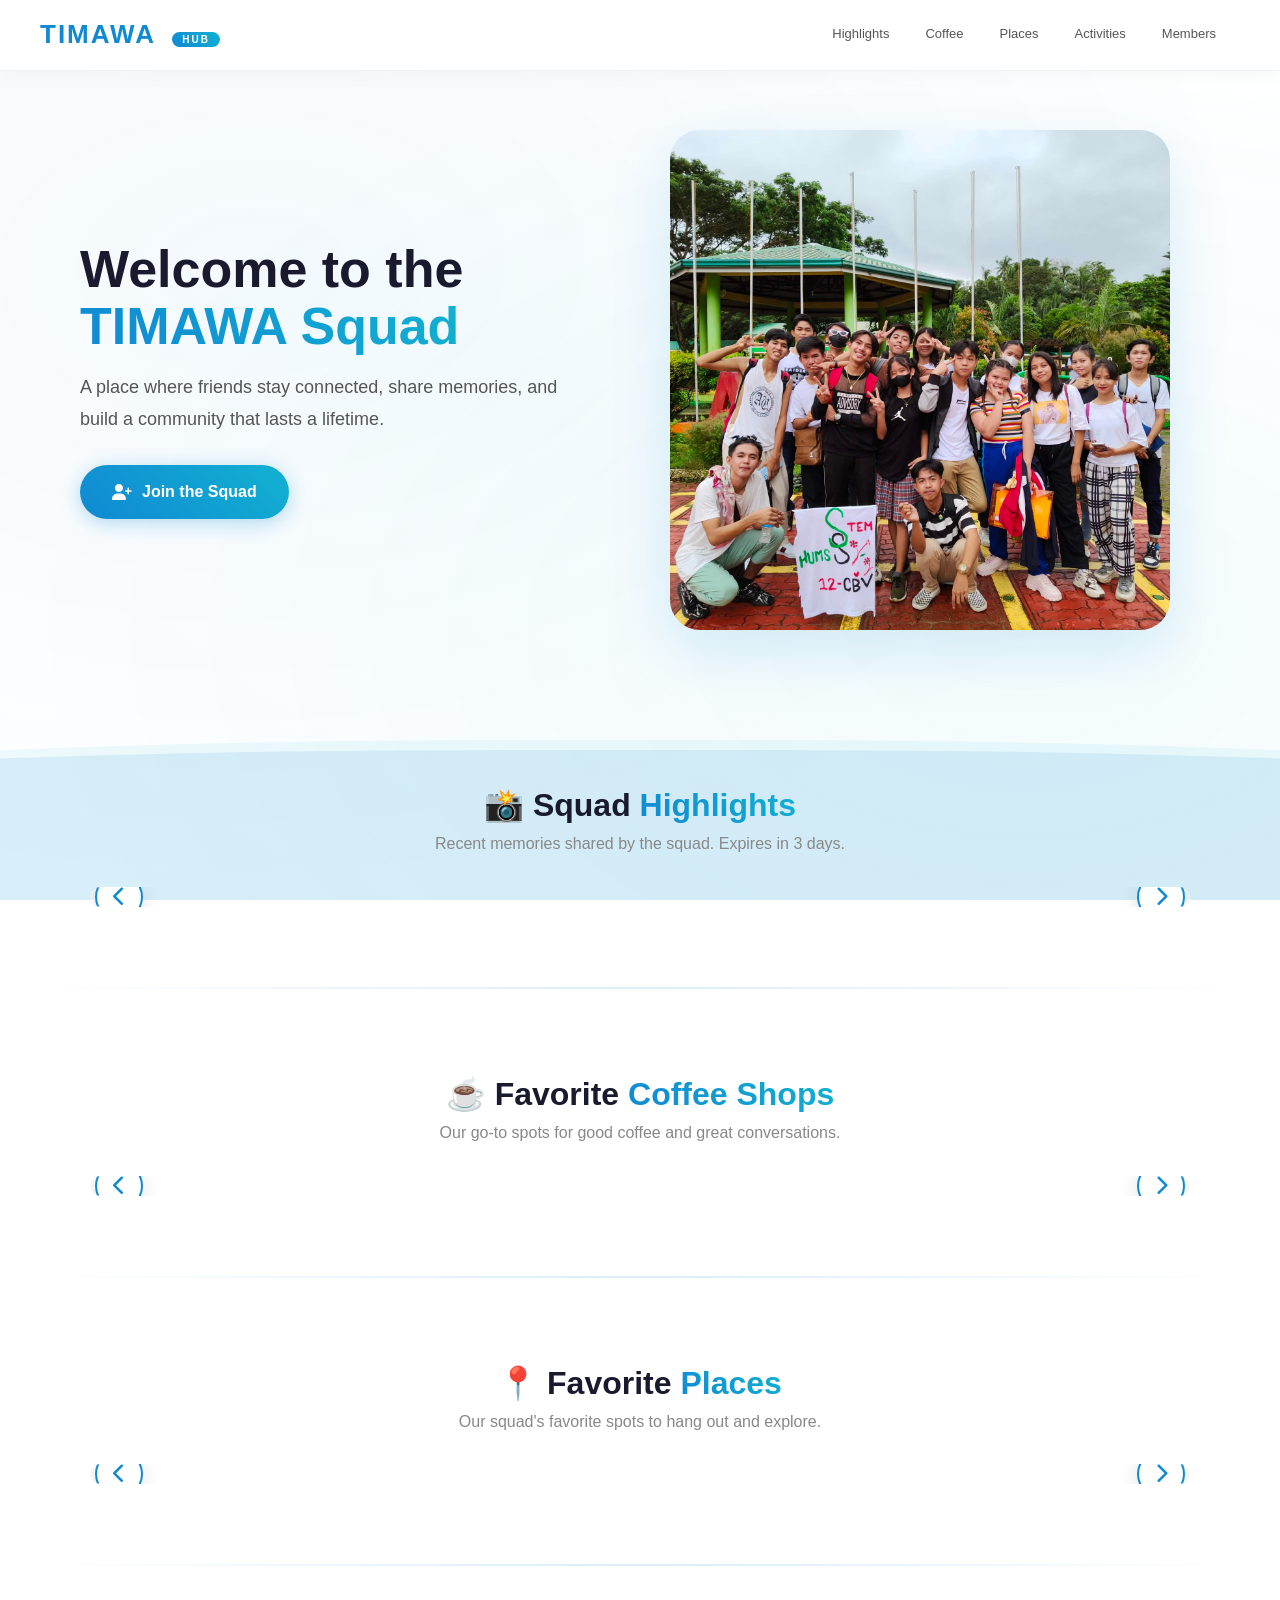
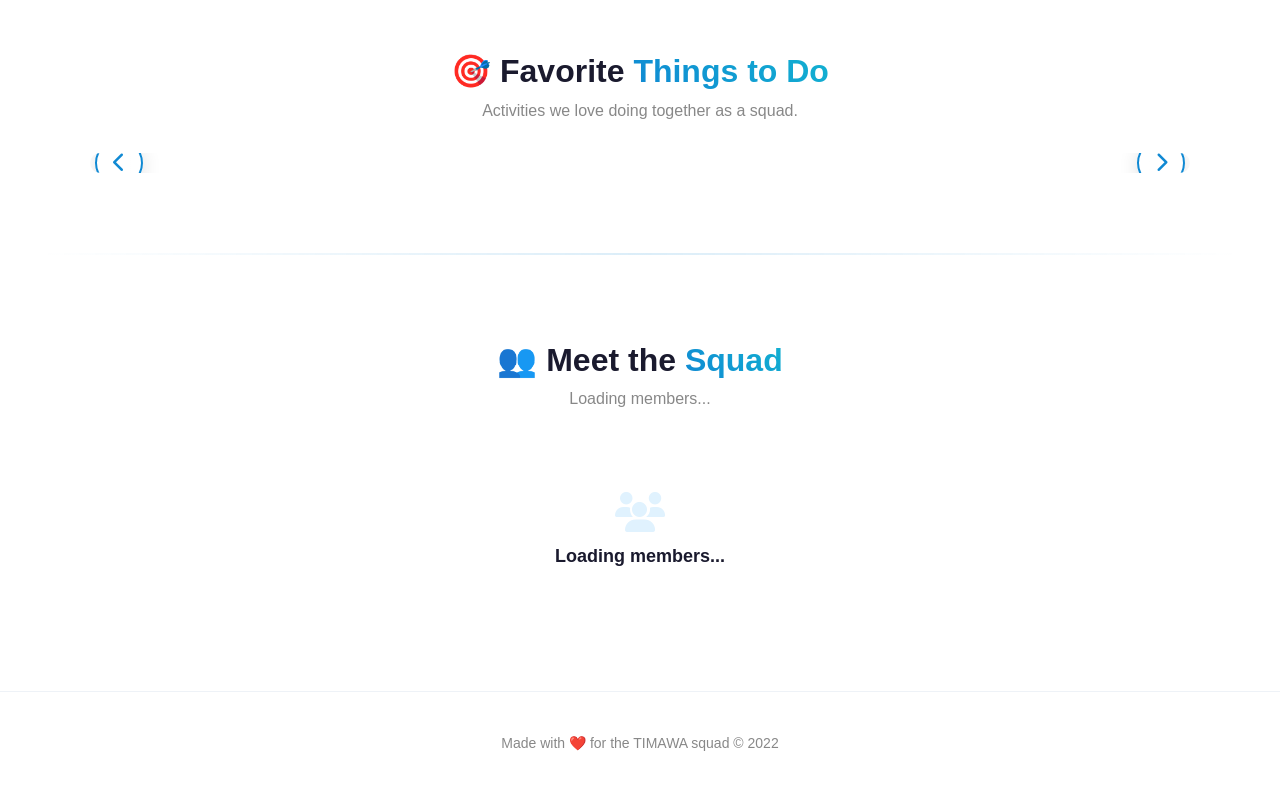
==== index.html @ c927f7d2 "Add files via upload" ====
<!DOCTYPE html>
<html lang="en">
<head>
    <meta charset="UTF-8" />
    <meta name="viewport" content="width=device-width, initial-scale=1.0" />
    <title>TIMAWA - Friend Hub</title>

    <!--
        ═══════════════════════════════════════════════════════════════════
        ⚠️  THEME SYSTEM (inlined — matching profile.html / login.html / calendar.html)
        ═══════════════════════════════════════════════════════════════════
        This page READS the theme only. It never writes to Firestore.
        Only profile.html writes theme to Firestore.

        Read order:
          1. localStorage (instant — no flash of default Ocean)
          2. BroadcastChannel (live cross-tab updates)
          3. Firestore users/{uid}.theme (new-device case, applied on auth)
        ═══════════════════════════════════════════════════════════════════
    -->

    <!-- Firebase SDKs -->
    <script src="https://www.gstatic.com/firebasejs/9.22.0/firebase-app-compat.js"></script>
    <script src="https://www.gstatic.com/firebasejs/9.22.0/firebase-auth-compat.js"></script>
    <script src="https://www.gstatic.com/firebasejs/9.22.0/firebase-firestore-compat.js"></script>

    <!-- Font Awesome -->
    <link rel="stylesheet" href="https://cdnjs.cloudflare.com/ajax/libs/font-awesome/6.4.0/css/all.min.css" />

    <!-- JSZip for ZIP downloads -->
    <script src="https://cdnjs.cloudflare.com/ajax/libs/jszip/3.10.1/jszip.min.js"></script>
    <script src="https://cdnjs.cloudflare.com/ajax/libs/FileSaver.js/2.0.5/FileSaver.min.js"></script>

    <style>
        /* ================================================================
           ===== THEME CSS VARIABLES (defaults = Ocean light) =====
           ================================================================ */
        :root {
            --theme-primary: #1089d3;
            --theme-accent: #12b1d1;
            --theme-primary-dark: #0c6ca8;
            --theme-primary-soft: #e0f2fe;
            --theme-primary-soft-2: #f0f7ff;
            --theme-bg: #ffffff;
            --theme-bg-soft: #f8faff;
            --theme-card: #ffffff;
            --theme-text: #1a1a2e;
            --theme-text-muted: #555;
            --theme-text-dim: #888;
            --theme-text-faint: #aaa;
            --theme-border: #eef2f7;
            --theme-border-soft: #f0f4ff;
            --theme-border-input: #e0e7ff;
            --theme-gradient: linear-gradient(45deg, #1089d3 0%, #12b1d1 100%);
            --theme-shadow: rgba(133, 189, 215, 0.15);
            --theme-shadow-soft: #cff0ff;
            --theme-nav-bg: rgba(255, 255, 255, 0.98);
            --theme-danger: #ef4444;
            --theme-danger-soft: #fee2e2;
            --theme-success: #16a34a;
            --theme-success-soft: #dcfce7;
            --theme-warn: #d97706;
            --theme-warn-soft: #fef3c7;
        }

        * { margin: 0; padding: 0; box-sizing: border-box; }

        body {
            font-family: -apple-system, BlinkMacSystemFont, 'Segoe UI', Roboto, Oxygen, Ubuntu, sans-serif;
            background: var(--theme-bg);
            color: var(--theme-text);
            line-height: 1.6;
            transition: background 0.4s ease, color 0.4s ease;
            position: relative;
            overflow-x: hidden;
        }

        /* ================================================================
           ===== BACKGROUND LAYERS =====
           ================================================================ */
        .theme-bg-base {
            position: fixed;
            top: 0; left: 0; right: 0; bottom: 0;
            z-index: -3;
            background: var(--theme-bg);
            transition: background 0.6s ease;
            pointer-events: none;
        }
        [data-timawa-theme="starry"] .theme-bg-base {
            background: linear-gradient(180deg, #1a1340 0%, #2a1a5e 50%, #1a1340 100%);
        }
        [data-timawa-theme="starry"][data-timawa-mode="dark"] .theme-bg-base {
            background: linear-gradient(180deg, #06040e 0%, #100828 50%, #06040e 100%);
        }

        .theme-bg-shapes {
            position: fixed;
            top: 0; left: 0;
            width: 100vw;
            height: 100vh;
            z-index: -2;
            pointer-events: none;
            overflow: hidden;
        }

        .theme-bg-overlay {
            position: fixed;
            top: 0; left: 0; right: 0; bottom: 0;
            z-index: -1;
            pointer-events: none;
            background: radial-gradient(ellipse at 20% 30%, color-mix(in srgb, var(--theme-primary) 5%, transparent) 0%, transparent 70%),
                        radial-gradient(ellipse at 80% 70%, color-mix(in srgb, var(--theme-accent) 5%, transparent) 0%, transparent 70%);
            transition: background 0.6s ease;
        }

        .theme-bg-shapes .shape {
            position: absolute;
            pointer-events: none;
            will-change: transform, opacity;
        }

        /* -------- OCEAN -------- */
        .ocean-wave {
            width: 200%; height: 180px; left: -50%; bottom: -30px;
            border-radius: 45%; background: var(--theme-primary);
            opacity: 0.10; animation: oceanWave 18s ease-in-out infinite;
        }
        .ocean-wave.w2 {
            bottom: -60px; height: 220px; opacity: 0.07;
            background: var(--theme-accent);
            animation-duration: 24s; animation-direction: reverse;
        }
        .ocean-bubble {
            border-radius: 50%; border: 2px solid var(--theme-primary);
            background: transparent; opacity: 0.15;
            animation: oceanBubble 22s linear infinite;
        }
        .ocean-bubble.b1 { width: 60px; height: 60px; left: 10%; bottom: -80px; }
        .ocean-bubble.b2 { width: 40px; height: 40px; left: 30%; bottom: -60px; animation-delay: 5s; }
        .ocean-bubble.b3 { width: 80px; height: 80px; left: 70%; bottom: -100px; animation-delay: 10s; }
        .ocean-bubble.b4 { width: 30px; height: 30px; left: 85%; bottom: -40px; animation-delay: 15s; }
        .ocean-fish {
            width: 50px; height: 25px; background: var(--theme-primary);
            border-radius: 50% 50% 50% 50% / 60% 60% 40% 40%;
            opacity: 0.10; animation: oceanFish 35s linear infinite;
        }
        .ocean-fish::before {
            content: ''; position: absolute; right: -12px; top: 50%;
            transform: translateY(-50%); width: 0; height: 0;
            border-top: 12px solid transparent; border-bottom: 12px solid transparent;
            border-left: 15px solid var(--theme-primary);
        }
        .ocean-fish.f1 { top: 20%; left: -80px; }
        .ocean-fish.f2 { top: 65%; left: -100px; animation-duration: 45s; animation-delay: 8s; }
        @keyframes oceanWave {
            0%, 100% { transform: translateX(0) rotate(0deg); }
            25% { transform: translateX(-4%) rotate(2deg); }
            75% { transform: translateX(4%) rotate(-2deg); }
        }
        @keyframes oceanBubble {
            0% { transform: translateY(0) scale(1); opacity: 0; }
            10% { opacity: 0.6; }
            100% { transform: translateY(-110vh) scale(1.3); opacity: 0; }
        }
        @keyframes oceanFish {
            0% { transform: translateX(0); }
            100% { transform: translateX(calc(100vw + 200px)); }
        }

        /* -------- SUNSET -------- */
        .sunset-ray {
            top: -20%; left: 50%; width: 200%; height: 200%; opacity: 0.10;
            background: conic-gradient(from 0deg at 50% 50%,
                transparent 0deg, var(--theme-primary) 20deg, transparent 40deg,
                var(--theme-accent) 70deg, transparent 100deg,
                var(--theme-primary) 130deg, transparent 160deg,
                var(--theme-accent) 190deg, transparent 220deg,
                var(--theme-primary) 250deg, transparent 280deg,
                var(--theme-accent) 310deg, transparent 340deg, transparent 360deg);
            transform: translate(-50%, -50%);
            animation: sunsetRay 80s linear infinite;
        }
        .sunset-glow {
            border-radius: 50%;
            background: radial-gradient(circle, var(--theme-primary) 0%, transparent 70%);
            filter: blur(40px); opacity: 0.12;
            animation: sunsetGlow 10s ease-in-out infinite;
        }
        .sunset-glow.g1 { width: 400px; height: 400px; top: 10%; right: -100px; }
        .sunset-glow.g2 { width: 300px; height: 300px; bottom: 20%; left: -80px; animation-delay: 4s; }
        .sunset-cloud {
            width: 180px; height: 50px; background: var(--theme-accent);
            border-radius: 50px; filter: blur(20px); opacity: 0.10;
            animation: sunsetCloud 40s linear infinite;
        }
        .sunset-cloud.c1 { top: 30%; left: -200px; }
        .sunset-cloud.c2 { top: 60%; left: -250px; animation-delay: 15s; width: 220px; height: 60px; }
        @keyframes sunsetRay {
            from { transform: translate(-50%, -50%) rotate(0deg); }
            to { transform: translate(-50%, -50%) rotate(360deg); }
        }
        @keyframes sunsetGlow {
            0%, 100% { transform: scale(1); opacity: 0.08; }
            50% { transform: scale(1.2); opacity: 0.18; }
        }
        @keyframes sunsetCloud {
            0% { transform: translateX(0); }
            100% { transform: translateX(calc(100vw + 300px)); }
        }

        /* -------- BLOSSOM -------- */
        .petal {
            width: 28px; height: 28px; background: var(--theme-primary);
            border-radius: 50% 0 50% 0; opacity: 0.22;
            animation: petalFall 18s linear infinite;
        }
        .petal.p1 { left: 10%; top: -10%; width: 22px; height: 22px; }
        .petal.p2 { left: 25%; top: -15%; animation-delay: 3s; width: 30px; height: 30px; }
        .petal.p3 { left: 45%; top: -8%; animation-delay: 6s; width: 20px; height: 20px; }
        .petal.p4 { left: 65%; top: -12%; animation-delay: 2s; width: 26px; height: 26px; }
        .petal.p5 { left: 82%; top: -6%; animation-delay: 8s; width: 24px; height: 24px; }
        .petal.p6 { left: 50%; top: -20%; animation-delay: 10s; width: 18px; height: 18px; }
        .blossom {
            width: 60px; height: 60px;
            background: radial-gradient(circle at 30% 30%, var(--theme-accent), var(--theme-primary));
            border-radius: 50%; filter: blur(15px); opacity: 0.14;
            animation: blossomFloat 25s ease-in-out infinite;
        }
        .blossom.b1 { top: 20%; left: 5%; }
        .blossom.b2 { top: 70%; left: 85%; animation-delay: 8s; width: 80px; height: 80px; }
        .blossom.b3 { top: 45%; left: 50%; animation-delay: 16s; width: 50px; height: 50px; }
        @keyframes petalFall {
            0% { transform: translateY(0) rotate(45deg) scale(1); opacity: 0; }
            10% { opacity: 0.7; }
            90% { opacity: 0.7; }
            100% { transform: translateY(110vh) rotate(405deg) scale(0.8); opacity: 0; }
        }
        @keyframes blossomFloat {
            0%, 100% { transform: translate(0, 0) scale(1); opacity: 0.08; }
            50% { transform: translate(20px, -30px) scale(1.1); opacity: 0.18; }
        }

        /* -------- FOREST -------- */
        .leaf {
            width: 40px; height: 40px; background: var(--theme-primary);
            border-radius: 0 100% 0 100%; opacity: 0.18;
            animation: leafFloat 22s ease-in-out infinite;
        }
        .leaf.l1 { left: 5%; top: 10%; transform: rotate(15deg); width: 50px; height: 50px; }
        .leaf.l2 { left: 80%; top: 15%; animation-delay: 4s; transform: rotate(-30deg); width: 35px; height: 35px; }
        .leaf.l3 { left: 20%; top: 65%; animation-delay: 8s; transform: rotate(45deg); width: 45px; height: 45px; }
        .leaf.l4 { left: 70%; top: 70%; animation-delay: 3s; transform: rotate(-15deg); width: 30px; height: 30px; }
        .leaf.l5 { left: 45%; top: 45%; animation-delay: 12s; transform: rotate(75deg); width: 38px; height: 38px; }
        .fern {
            width: 100px; height: 100px; border: 2px solid var(--theme-accent);
            border-radius: 0 100% 0 100%; filter: blur(8px); opacity: 0.12;
            animation: fernSway 30s ease-in-out infinite;
        }
        .fern.f1 { top: 10%; right: 10%; transform: rotate(45deg); }
        .fern.f2 { bottom: 15%; left: 5%; animation-delay: 10s; transform: rotate(-30deg); width: 140px; height: 140px; }
        @keyframes leafFloat {
            0%, 100% { transform: translate(0, 0) rotate(0deg); }
            25% { transform: translate(15px, -20px) rotate(10deg); }
            50% { transform: translate(-10px, -10px) rotate(-5deg); }
            75% { transform: translate(5px, -25px) rotate(8deg); }
        }
        @keyframes fernSway {
            0%, 100% { transform: rotate(45deg) scale(1); opacity: 0.08; }
            50% { transform: rotate(55deg) scale(1.1); opacity: 0.18; }
        }

        /* -------- SUNSHINE -------- */
        .sunbeam {
            width: 140px; height: 120%; top: -10%;
            background: linear-gradient(to bottom, var(--theme-primary), transparent);
            transform: rotate(25deg); filter: blur(25px); opacity: 0.12;
            animation: sunbeamShimmer 12s ease-in-out infinite;
        }
        .sunbeam.s1 { left: 5%; }
        .sunbeam.s2 { left: 35%; animation-delay: 3s; width: 90px; }
        .sunbeam.s3 { left: 65%; animation-delay: 6s; width: 170px; }
        .sunbeam.s4 { left: 85%; animation-delay: 9s; width: 70px; }
        .sun-dot {
            border-radius: 50%; background: var(--theme-primary);
            filter: blur(1.5px); opacity: 0.20;
            animation: sunDotFloat 14s ease-in-out infinite;
        }
        .sun-dot.d1 { width: 14px; height: 14px; left: 15%; top: 20%; }
        .sun-dot.d2 { width: 20px; height: 20px; left: 70%; top: 40%; animation-delay: 4s; }
        .sun-dot.d3 { width: 10px; height: 10px; left: 40%; top: 75%; animation-delay: 7s; }
        .sun-dot.d4 { width: 16px; height: 16px; left: 88%; top: 60%; animation-delay: 2s; }
        .sun-ring {
            border-radius: 50%; border: 3px solid var(--theme-accent);
            filter: blur(4px); opacity: 0.10;
            animation: sunRingPulse 8s ease-in-out infinite;
        }
        .sun-ring.r1 { width: 200px; height: 200px; top: 10%; left: 30%; }
        .sun-ring.r2 { width: 150px; height: 150px; bottom: 20%; right: 15%; animation-delay: 4s; }
        @keyframes sunbeamShimmer {
            0%, 100% { opacity: 0.06; transform: rotate(25deg) scaleX(1); }
            50% { opacity: 0.18; transform: rotate(25deg) scaleX(1.3); }
        }
        @keyframes sunDotFloat {
            0%, 100% { transform: translate(0, 0); opacity: 0.10; }
            50% { transform: translate(-10px, -15px); opacity: 0.28; }
        }
        @keyframes sunRingPulse {
            0%, 100% { transform: scale(1); opacity: 0.05; }
            50% { transform: scale(1.15); opacity: 0.16; }
        }

        /* -------- STARRY -------- */
        .starfield {
            top: 0; left: 0; width: 100%; height: 100%; opacity: 1;
            background-image:
                radial-gradient(1px 1px at 10% 20%, #fff, transparent),
                radial-gradient(1px 1px at 25% 45%, #fff, transparent),
                radial-gradient(1.5px 1.5px at 40% 10%, #fff, transparent),
                radial-gradient(1px 1px at 55% 70%, #fff, transparent),
                radial-gradient(1.2px 1.2px at 70% 30%, #fff, transparent),
                radial-gradient(1px 1px at 85% 55%, #fff, transparent),
                radial-gradient(1.8px 1.8px at 15% 80%, #fff, transparent),
                radial-gradient(1px 1px at 60% 90%, #fff, transparent),
                radial-gradient(1.3px 1.3px at 90% 10%, #fff, transparent),
                radial-gradient(1px 1px at 5% 50%, #fff, transparent),
                radial-gradient(1.5px 1.5px at 48% 35%, #fff, transparent),
                radial-gradient(1px 1px at 78% 85%, #fff, transparent),
                radial-gradient(1px 1px at 33% 60%, #fff, transparent),
                radial-gradient(1.2px 1.2px at 92% 75%, #fff, transparent),
                radial-gradient(1px 1px at 8% 95%, #fff, transparent),
                radial-gradient(1.6px 1.6px at 68% 50%, #fff, transparent),
                radial-gradient(1px 1px at 50% 15%, #fff, transparent),
                radial-gradient(1.1px 1.1px at 22% 5%, #fff, transparent),
                radial-gradient(1px 1px at 75% 5%, #fff, transparent),
                radial-gradient(1.4px 1.4px at 42% 82%, #fff, transparent);
            background-size: 200px 200px;
            background-repeat: repeat;
            animation: starfieldDrift 120s linear infinite;
        }
        .star {
            background: #fff; border-radius: 50%;
            box-shadow: 0 0 6px 1px rgba(255,255,255,0.7);
            opacity: 0.9; animation: starTwinkle 3s ease-in-out infinite;
        }
        .star.s1 { width: 3px; height: 3px; top: 12%; left: 18%; }
        .star.s2 { width: 2px; height: 2px; top: 28%; left: 72%; animation-delay: 0.7s; }
        .star.s3 { width: 4px; height: 4px; top: 55%; left: 35%; animation-delay: 1.4s; }
        .star.s4 { width: 2.5px; height: 2.5px; top: 75%; left: 82%; animation-delay: 2.1s; }
        .star.s5 { width: 3.5px; height: 3.5px; top: 40%; left: 55%; animation-delay: 0.4s; }
        .star.s6 { width: 2px; height: 2px; top: 85%; left: 15%; animation-delay: 1.8s; }
        .star.s7 { width: 3px; height: 3px; top: 20%; left: 90%; animation-delay: 2.5s; }
        .star.s8 { width: 4px; height: 4px; top: 62%; left: 8%; animation-delay: 1.1s; }
        .star.s9 { width: 2px; height: 2px; top: 48%; left: 95%; animation-delay: 0.2s; }
        .shooting-star {
            width: 4px; height: 4px; background: #fff; border-radius: 50%;
            box-shadow: 0 0 10px 2px rgba(255,255,255,0.8), 0 0 20px 4px rgba(200,220,255,0.4);
            opacity: 0; animation: shoot 8s ease-in infinite;
        }
        .shooting-star::after {
            content: ''; position: absolute; top: 50%; right: 100%;
            width: 80px; height: 2px;
            background: linear-gradient(to left, rgba(255,255,255,0.8), transparent);
            transform: translateY(-50%); border-radius: 2px;
        }
        .shooting-star.sh1 { top: 10%; left: 80%; }
        .shooting-star.sh2 { top: 30%; left: 60%; animation-delay: 5s; animation-duration: 9s; }
        .shooting-star.sh3 { top: 60%; left: 90%; animation-delay: 10s; animation-duration: 7s; }
        .shooting-star.sh4 { top: 45%; left: 20%; animation-delay: 15s; animation-duration: 11s; }
        .nebula {
            border-radius: 50%; filter: blur(60px); opacity: 0.24;
            animation: nebulaPulse 14s ease-in-out infinite;
        }
        .nebula.n1 { width: 500px; height: 500px; top: -10%; right: -15%; background: radial-gradient(circle, #6d28d9, transparent 70%); }
        .nebula.n2 { width: 400px; height: 400px; bottom: -10%; left: -10%; background: radial-gradient(circle, #c4b5fd, transparent 70%); animation-delay: 5s; }
        .nebula.n3 { width: 300px; height: 300px; top: 40%; left: 30%; background: radial-gradient(circle, #1e1b4b, transparent 70%); animation-delay: 10s; }
        @keyframes starfieldDrift {
            from { background-position: 0 0; }
            to { background-position: 200px 200px; }
        }
        @keyframes starTwinkle {
            0%, 100% { opacity: 0.3; transform: scale(0.8); }
            50% { opacity: 1; transform: scale(1.2); }
        }
        @keyframes shoot {
            0% { transform: translate(0, 0) rotate(-35deg); opacity: 0; }
            5% { opacity: 1; }
            20% { transform: translate(-300px, 200px) rotate(-35deg); opacity: 0; }
            100% { transform: translate(-300px, 200px) rotate(-35deg); opacity: 0; }
        }
        @keyframes nebulaPulse {
            0%, 100% { transform: scale(1); opacity: 0.16; }
            50% { transform: scale(1.15); opacity: 0.32; }
        }

        /* -------- CAFÉ -------- */
        .coffee-ring {
            border-radius: 50%; border: 3px solid var(--theme-primary);
            background: transparent; opacity: 0.14;
            animation: coffeeRingFloat 20s ease-in-out infinite;
        }
        .coffee-ring.cr1 { width: 140px; height: 140px; top: 15%; left: 10%; }
        .coffee-ring.cr2 { width: 90px; height: 90px; top: 60%; left: 70%; animation-delay: 4s; }
        .coffee-ring.cr3 { width: 200px; height: 200px; top: 40%; left: 45%; animation-delay: 8s; }
        .coffee-ring.cr4 { width: 70px; height: 70px; top: 80%; left: 20%; animation-delay: 12s; }
        .bean {
            width: 30px; height: 22px; background: var(--theme-primary);
            border-radius: 50% 50% 50% 50% / 60% 60% 40% 40%;
            opacity: 0.16; transform: rotate(-20deg);
            animation: beanFloat 24s ease-in-out infinite;
        }
        .bean::after {
            content: ''; position: absolute; top: 50%; left: 50%;
            transform: translate(-50%, -50%); width: 2px; height: 60%;
            background: var(--theme-bg); border-radius: 2px; opacity: 0.4;
        }
        .bean.bn1 { top: 25%; left: 85%; transform: rotate(15deg); }
        .bean.bn2 { top: 70%; left: 5%; animation-delay: 6s; transform: rotate(-40deg); width: 26px; height: 19px; }
        .bean.bn3 { top: 50%; left: 50%; animation-delay: 12s; transform: rotate(70deg); width: 34px; height: 25px; }
        .bean.bn4 { top: 10%; left: 40%; animation-delay: 18s; transform: rotate(-10deg); width: 22px; height: 16px; }
        .steam {
            width: 60px; height: 120px;
            background: linear-gradient(to top, var(--theme-accent), transparent);
            border-radius: 50px; filter: blur(15px); opacity: 0.12;
            animation: steamRise 10s ease-in-out infinite;
        }
        .steam.st1 { bottom: 10%; left: 30%; }
        .steam.st2 { bottom: 15%; right: 25%; animation-delay: 5s; width: 80px; }
        @keyframes coffeeRingFloat {
            0%, 100% { transform: scale(1) rotate(0deg); }
            50% { transform: scale(1.1) rotate(10deg); }
        }
        @keyframes beanFloat {
            0%, 100% { transform: translate(0, 0) rotate(-20deg); }
            25% { transform: translate(10px, -15px) rotate(0deg); }
            50% { transform: translate(-8px, -8px) rotate(-30deg); }
            75% { transform: translate(5px, -20px) rotate(-10deg); }
        }
        @keyframes steamRise {
            0%, 100% { transform: translateY(0) scale(1); opacity: 0.06; }
            50% { transform: translateY(-30px) scale(1.2); opacity: 0.18; }
        }

        /* -------- CRIMSON -------- */
        .crimson-orb {
            border-radius: 50%;
            background: radial-gradient(circle, var(--theme-primary), transparent);
            filter: blur(30px); opacity: 0.18;
            animation: crimsonOrb 16s ease-in-out infinite;
        }
        .crimson-orb.o1 { width: 250px; height: 250px; top: 10%; right: 5%; }
        .crimson-orb.o2 { width: 180px; height: 180px; bottom: 15%; left: 8%; animation-delay: 5s; }
        .crimson-orb.o3 { width: 300px; height: 300px; top: 50%; left: 50%; animation-delay: 10s; }
        .crimson-streak {
            width: 3px; height: 120px;
            background: linear-gradient(to bottom, var(--theme-primary), transparent);
            border-radius: 3px; opacity: 0.14; transform: rotate(35deg);
            animation: crimsonStreak 8s ease-in-out infinite;
        }
        .crimson-streak.cs1 { top: 10%; left: 25%; }
        .crimson-streak.cs2 { top: 40%; left: 70%; animation-delay: 3s; height: 160px; }
        .crimson-streak.cs3 { top: 70%; left: 45%; animation-delay: 6s; height: 100px; }
        .crimson-diamond {
            width: 40px; height: 40px; background: var(--theme-accent);
            transform: rotate(45deg); filter: blur(2px); opacity: 0.12;
            animation: crimsonDiamond 20s ease-in-out infinite;
        }
        .crimson-diamond.cd1 { top: 20%; left: 60%; }
        .crimson-diamond.cd2 { top: 75%; left: 15%; animation-delay: 8s; width: 30px; height: 30px; }
        .crimson-diamond.cd3 { top: 55%; right: 10%; animation-delay: 14s; width: 50px; height: 50px; }
        @keyframes crimsonOrb {
            0%, 100% { transform: scale(1); opacity: 0.12; }
            50% { transform: scale(1.2); opacity: 0.24; }
        }
        @keyframes crimsonStreak {
            0%, 100% { transform: rotate(35deg) scaleY(1); opacity: 0.08; }
            50% { transform: rotate(35deg) scaleY(1.3); opacity: 0.22; }
        }
        @keyframes crimsonDiamond {
            0%, 100% { transform: rotate(45deg) scale(1); opacity: 0.08; }
            50% { transform: rotate(405deg) scale(1.2); opacity: 0.18; }
        }

        /* -------- MAROON -------- */
        .maroon-blob {
            border-radius: 60% 40% 30% 70% / 60% 30% 70% 40%;
            background: var(--theme-primary); filter: blur(25px);
            opacity: 0.18; animation: maroonBlob 22s ease-in-out infinite;
        }
        .maroon-blob.mb1 { width: 300px; height: 300px; top: -5%; left: -5%; }
        .maroon-blob.mb2 { width: 250px; height: 250px; bottom: 5%; right: -5%; animation-delay: 7s; }
        .maroon-blob.mb3 { width: 200px; height: 200px; top: 40%; left: 50%; animation-delay: 14s; }
        .maroon-ring {
            border-radius: 50%; border: 4px solid var(--theme-accent);
            opacity: 0.14; animation: maroonRing 18s ease-in-out infinite;
        }
        .maroon-ring.mr1 { width: 180px; height: 180px; top: 25%; right: 15%; }
        .maroon-ring.mr2 { width: 120px; height: 120px; bottom: 25%; left: 20%; animation-delay: 6s; }
        .maroon-ring.mr3 { width: 220px; height: 220px; top: 60%; left: 70%; animation-delay: 12s; }
        .maroon-triangle {
            width: 0; height: 0;
            border-left: 25px solid transparent;
            border-right: 25px solid transparent;
            border-bottom: 40px solid var(--theme-primary);
            filter: blur(3px); opacity: 0.10;
            animation: maroonTriangle 20s ease-in-out infinite;
        }
        .maroon-triangle.mt1 { top: 15%; left: 40%; transform: rotate(15deg); }
        .maroon-triangle.mt2 { top: 70%; left: 60%; animation-delay: 10s; transform: rotate(-25deg); border-left-width: 18px; border-right-width: 18px; border-bottom-width: 30px; }
        .maroon-triangle.mt3 { top: 50%; left: 10%; animation-delay: 5s; transform: rotate(45deg); border-left-width: 20px; border-right-width: 20px; border-bottom-width: 35px; }
        @keyframes maroonBlob {
            0%, 100% { transform: translate(0, 0) scale(1) rotate(0deg); opacity: 0.10; }
            50% { transform: translate(20px, -20px) scale(1.15) rotate(20deg); opacity: 0.22; }
        }
        @keyframes maroonRing {
            0%, 100% { transform: scale(1); opacity: 0.06; }
            50% { transform: scale(1.2); opacity: 0.18; }
        }
        @keyframes maroonTriangle {
            0%, 100% { transform: rotate(0deg) scale(1); opacity: 0.05; }
            50% { transform: rotate(30deg) scale(1.2); opacity: 0.16; }
        }

        /* ================================================================
           ===== MODAL-OPEN STATE: HIDE TITA LAUNCHER =====
           ================================================================ */
        body.modal-open .tita-launcher,
        body.modal-open .tita-panel {
            display: none !important;
        }

        /* ================================================================
           ===== NAVBAR =====
           ================================================================ */
        .navbar {
            position: fixed; top: 0; left: 0; right: 0;
            z-index: 1000;
            padding: 14px 40px;
            display: flex; justify-content: space-between; align-items: center;
            background: var(--theme-nav-bg);
            backdrop-filter: blur(20px);
            border-bottom: 1px solid var(--theme-border);
            transition: all 0.3s ease;
            box-shadow: 0 2px 20px rgba(0,0,0,0.04);
        }
        .navbar .logo { font-size: 26px; font-weight: 900; color: var(--theme-primary); letter-spacing: 2px; text-decoration: none; flex-shrink: 0; }
        .navbar .logo span { background: var(--theme-gradient); padding: 2px 10px; border-radius: 8px; font-size: 10px; color: white; margin-left: 8px; }
        .navbar .nav-links { display: flex; align-items: center; gap: 12px; list-style: none; flex-wrap: wrap; }
        .navbar .nav-links > li { display: flex; align-items: center; }
        .navbar .nav-links a { text-decoration: none; color: var(--theme-text-muted); font-weight: 500; font-size: 13px; transition: all 0.3s ease; padding: 6px 12px; border-radius: 8px; white-space: nowrap; }
        .navbar .nav-links a:hover { color: var(--theme-primary); background: color-mix(in srgb, var(--theme-primary) 6%, transparent); }

        .navbar-right { display: flex; align-items: center; gap: 10px; flex-shrink: 0; }
        .navbar-mobile-bell { display: none; position: relative; }
        .navbar-mobile-bell .announcement-bell { width: 42px; height: 42px; font-size: 17px; }
        .navbar .mobile-toggle { display: none; font-size: 24px; color: var(--theme-primary); cursor: pointer; background: none; border: none; padding: 4px 8px; }

        .auth-links-wrapper { display: flex; align-items: center; gap: 12px; list-style: none; flex-wrap: wrap; }
        .auth-links-wrapper > a, .auth-links-wrapper > button { text-decoration: none; color: var(--theme-text-muted); font-weight: 500; font-size: 13px; transition: all 0.3s ease; padding: 6px 12px; border-radius: 8px; white-space: nowrap; background: none; border: none; font-family: inherit; cursor: pointer; }
        .auth-links-wrapper > a:hover { color: var(--theme-primary); background: color-mix(in srgb, var(--theme-primary) 6%, transparent); }
        .auth-links-wrapper > a.profile-link { color: var(--theme-primary); font-weight: 600; }
        .auth-links-wrapper > a.login-btn { background: var(--theme-gradient); color: white !important; padding: 8px 22px; border-radius: 50px; font-weight: 600; box-shadow: 0 4px 15px color-mix(in srgb, var(--theme-primary) 25%, transparent); }
        .auth-links-wrapper > a.login-btn:hover { transform: scale(1.05); box-shadow: 0 6px 25px color-mix(in srgb, var(--theme-primary) 35%, transparent); }
        .auth-links-wrapper > button.logout-link { color: var(--theme-danger); font-weight: 600; }
        .auth-links-wrapper > button.logout-link:hover { background: var(--theme-danger-soft); }

        /* ================================================================
           ===== ANNOUNCEMENT BELL =====
           ================================================================ */
        .announcement-bell {
            position: relative; width: 40px; height: 40px; border-radius: 50%;
            border: none; background: var(--theme-primary-soft-2); color: var(--theme-primary);
            font-size: 16px; cursor: pointer; display: flex;
            align-items: center; justify-content: center;
            transition: all 0.25s ease; font-family: inherit; flex-shrink: 0;
        }
        .announcement-bell:hover { background: var(--theme-primary-soft); transform: scale(1.05); }
        .announcement-bell.active {
            background: var(--theme-gradient);
            color: white; box-shadow: 0 4px 15px color-mix(in srgb, var(--theme-primary) 30%, transparent);
        }
        .announcement-bell.has-new { animation: bellPulse 2s ease-in-out infinite; }
        @keyframes bellPulse {
            0%, 100% { box-shadow: 0 0 0 0 rgba(239, 68, 68, 0.4); }
            50% { box-shadow: 0 0 0 8px rgba(239, 68, 68, 0); }
        }
        .announcement-badge {
            position: absolute; top: -4px; right: -4px; min-width: 20px; height: 20px;
            padding: 0 6px; border-radius: 50px;
            background: linear-gradient(45deg, #ef4444, #dc2626);
            color: white; font-size: 10px; font-weight: 800; display: none;
            align-items: center; justify-content: center;
            border: 2px solid var(--theme-card); box-shadow: 0 2px 6px rgba(239, 68, 68, 0.4);
        }
        .announcement-badge.show { display: flex; }

        .announcement-popup {
            position: fixed; width: 380px; max-width: calc(100vw - 40px);
            background: var(--theme-card); border-radius: 20px;
            box-shadow: 0 20px 60px color-mix(in srgb, var(--theme-primary) 22%, transparent), 0 0 0 1px color-mix(in srgb, var(--theme-primary) 6%, transparent);
            overflow: hidden; z-index: 2000;
            opacity: 0; transform: translateY(-8px) scale(0.97);
            pointer-events: none;
            transition: all 0.22s cubic-bezier(0.25, 0.46, 0.45, 0.94);
            transform-origin: top right;
            color: var(--theme-text);
        }
        .announcement-popup.open { opacity: 1; transform: translateY(0) scale(1); pointer-events: auto; }
        .announcement-popup::before {
            content: ''; position: absolute; top: -6px; right: 22px; width: 12px; height: 12px;
            background: var(--theme-card); transform: rotate(45deg);
            box-shadow: -1px -1px 2px color-mix(in srgb, var(--theme-primary) 6%, transparent);
        }
        .announcement-popup-header {
            display: flex; justify-content: space-between; align-items: center;
            padding: 16px 18px;
            background: linear-gradient(135deg,
                color-mix(in srgb, var(--theme-primary) 8%, var(--theme-card)) 0%,
                color-mix(in srgb, var(--theme-primary) 14%, var(--theme-card)) 100%);
            border-bottom: 1px solid var(--theme-border);
        }
        .announcement-popup-header h4 {
            font-size: 15px; font-weight: 800; color: var(--theme-text);
            display: flex; align-items: center; gap: 8px; margin: 0;
        }
        .announcement-popup-header h4 i { color: var(--theme-primary); }
        .announcement-mark-all {
            background: none; border: none; color: var(--theme-primary);
            font-size: 12px; font-weight: 600; cursor: pointer;
            padding: 4px 10px; border-radius: 50px;
            transition: all 0.2s ease; font-family: inherit;
        }
        .announcement-mark-all:hover { background: color-mix(in srgb, var(--theme-primary) 10%, transparent); }
        .announcement-list { max-height: 420px; overflow-y: auto; padding: 6px; }
        .announcement-item {
            display: flex; gap: 12px; padding: 12px 14px;
            border-radius: 14px; cursor: pointer;
            transition: all 0.2s ease; position: relative;
            margin-bottom: 4px; background: var(--theme-card);
        }
        .announcement-item:hover { background: var(--theme-primary-soft-2); transform: translateX(2px); }
        .announcement-item.unread { background: var(--theme-primary-soft-2); }
        .announcement-item.unread:hover { background: var(--theme-primary-soft); }
        .announcement-item.unread .announcement-title { font-weight: 700; }
        .announcement-icon {
            width: 42px; height: 42px; border-radius: 12px;
            display: flex; align-items: center; justify-content: center;
            font-size: 20px; flex-shrink: 0; background: var(--theme-primary-soft);
        }
        .announcement-icon.type-admin { background: linear-gradient(135deg, #e0e7ff 0%, #c7d2fe 100%); }
        .announcement-icon.type-birthday { background: linear-gradient(135deg, #fce7f3 0%, #fbcfe8 100%); }
        .announcement-icon.type-event { background: linear-gradient(135deg, #dbeafe 0%, #bfdbfe 100%); }
        .announcement-icon.type-highlight { background: linear-gradient(135deg, #ede9fe 0%, #ddd6fe 100%); }
        .announcement-icon.type-member { background: linear-gradient(135deg, #dcfce7 0%, #bbf7d0 100%); }
        .announcement-icon.type-reply { background: linear-gradient(135deg, #cffafe 0%, #a5f3fc 100%); }
        .announcement-icon.type-mention { background: linear-gradient(135deg, #fed7aa 0%, #fdba74 100%); }
        .announcement-icon.type-comment { background: linear-gradient(135deg, #c7d2fe 0%, #a5b4fc 100%); }
        .announcement-body { flex: 1; min-width: 0; }
        .announcement-title {
            font-size: 13px; font-weight: 600; color: var(--theme-text);
            line-height: 1.35; margin-bottom: 2px;
            display: flex; align-items: center; gap: 6px; flex-wrap: wrap;
        }
        .announcement-priority-badge {
            font-size: 9px; font-weight: 800; padding: 1px 7px;
            border-radius: 50px; letter-spacing: 0.4px; text-transform: uppercase;
        }
        .announcement-priority-badge.urgent { background: #fee2e2; color: #dc2626; }
        .announcement-priority-badge.info { background: #dbeafe; color: #2563eb; }
        .announcement-message {
            font-size: 12px; color: var(--theme-text-muted); line-height: 1.45;
            display: -webkit-box; -webkit-line-clamp: 2;
            -webkit-box-orient: vertical; overflow: hidden;
        }
        .announcement-time { font-size: 11px; color: var(--theme-text-faint); margin-top: 3px; }
        .announcement-unread-dot {
            position: absolute; top: 14px; right: 14px;
            width: 8px; height: 8px; border-radius: 50%;
            background: var(--theme-primary);
            box-shadow: 0 0 0 3px color-mix(in srgb, var(--theme-primary) 15%, transparent);
        }
        .announcement-popup-footer {
            padding: 10px 18px; background: var(--theme-bg-soft);
            border-top: 1px solid var(--theme-border); text-align: center;
            font-size: 11px; color: var(--theme-text-dim); font-weight: 600;
        }
        .announcement-empty { text-align: center; padding: 40px 20px; color: var(--theme-text-faint); }
        .announcement-empty i { font-size: 36px; color: var(--theme-primary-soft); display: block; margin-bottom: 10px; }
        .announcement-empty p { font-size: 13px; }

        .announcement-view-modal {
            display: none; position: fixed; top: 0; left: 0; width: 100%; height: 100%;
            background: rgba(0, 0, 0, 0.6); backdrop-filter: blur(8px);
            z-index: 2100; justify-content: center; align-items: center; padding: 20px;
        }
        .announcement-view-modal.active { display: flex; }
        .announcement-view-modal .modal-content {
            background: var(--theme-card); border-radius: 24px; padding: 0;
            max-width: 540px; width: 100%; max-height: 90vh;
            overflow-y: auto;
            box-shadow: 0 25px 70px color-mix(in srgb, var(--theme-primary) 35%, transparent);
            animation: annModalPop 0.3s cubic-bezier(0.25, 0.46, 0.45, 0.94);
            color: var(--theme-text);
        }
        @keyframes annModalPop {
            from { transform: scale(0.9) translateY(20px); opacity: 0; }
            to { transform: scale(1) translateY(0); opacity: 1; }
        }
        .announcement-view-header {
            position: relative; padding: 30px 30px 22px;
            background: var(--theme-gradient);
            border-radius: 24px 24px 0 0; text-align: center; overflow: hidden;
        }
        .announcement-view-header::before,
        .announcement-view-header::after {
            content: ''; position: absolute; border-radius: 50%;
            background: rgba(255, 255, 255, 0.15); pointer-events: none;
        }
        .announcement-view-header::before { top: -50px; right: -50px; width: 160px; height: 160px; }
        .announcement-view-header::after { bottom: -70px; left: -70px; width: 180px; height: 180px; background: rgba(255, 255, 255, 0.1); }
        .announcement-view-close {
            position: absolute; top: 14px; right: 14px;
            width: 38px; height: 38px; border-radius: 50%;
            background: rgba(255,255,255,0.22); border: none; color: white;
            font-size: 16px; cursor: pointer;
            display: flex; align-items: center; justify-content: center;
            transition: all 0.25s ease; z-index: 2;
        }
        .announcement-view-close:hover { background: rgba(255,255,255,0.4); transform: rotate(90deg); }
        .announcement-view-icon {
            width: 80px; height: 80px; border-radius: 22px;
            background: var(--theme-card); display: flex; align-items: center;
            justify-content: center; font-size: 38px;
            margin: 0 auto 14px;
            box-shadow: 0 8px 24px rgba(0, 0, 0, 0.18);
            position: relative; z-index: 1;
        }
        .announcement-view-type {
            display: inline-block; background: rgba(255, 255, 255, 0.25);
            color: white; font-size: 11px; font-weight: 700;
            padding: 4px 14px; border-radius: 50px;
            letter-spacing: 0.6px; text-transform: uppercase;
            position: relative; z-index: 1;
        }
        .announcement-view-body { padding: 26px 30px 30px; }
        .announcement-view-priority {
            display: inline-flex; align-items: center; gap: 6px;
            padding: 5px 14px; border-radius: 50px;
            font-size: 11px; font-weight: 800;
            letter-spacing: 0.5px; text-transform: uppercase;
            margin-bottom: 14px;
        }
        .announcement-view-priority.urgent { background: #fee2e2; color: #dc2626; }
        .announcement-view-priority.info { background: #dbeafe; color: #2563eb; }
        .announcement-view-title {
            font-size: 22px; font-weight: 800; color: var(--theme-text);
            line-height: 1.3; margin-bottom: 14px;
        }
        .announcement-view-message {
            font-size: 15px; color: var(--theme-text-muted); line-height: 1.7;
            padding: 18px 20px; background: var(--theme-bg-soft);
            border-radius: 16px;
            border-left: 4px solid var(--theme-primary);
            margin-bottom: 18px; white-space: pre-wrap; word-break: break-word;
        }
        .announcement-view-meta {
            display: flex; flex-wrap: wrap; gap: 14px;
            font-size: 12px; color: var(--theme-text-dim);
            padding-top: 16px; border-top: 1px solid var(--theme-border-soft);
            margin-bottom: 20px;
        }
        .announcement-view-meta span { display: inline-flex; align-items: center; gap: 6px; }
        .announcement-view-meta i { color: var(--theme-primary); font-size: 11px; }
        .announcement-view-actions { display: flex; gap: 10px; flex-wrap: wrap; }
        .announcement-view-actions button,
        .announcement-view-actions a {
            flex: 1; min-width: 140px; padding: 13px 22px;
            border-radius: 14px; border: none;
            font-weight: 700; font-size: 14px;
            cursor: pointer; transition: all 0.25s ease;
            display: inline-flex; align-items: center; justify-content: center;
            gap: 8px; font-family: inherit; text-decoration: none;
        }
        .announcement-view-actions .ann-view-primary {
            background: var(--theme-gradient);
            color: white;
            box-shadow: 0 4px 15px color-mix(in srgb, var(--theme-primary) 30%, transparent);
        }
        .announcement-view-actions .ann-view-primary:hover {
            transform: scale(1.02);
            box-shadow: 0 6px 25px color-mix(in srgb, var(--theme-primary) 45%, transparent);
        }
        .announcement-view-actions .ann-view-secondary { background: var(--theme-bg-soft); color: var(--theme-text-muted); }
        .announcement-view-actions .ann-view-secondary:hover { background: var(--theme-primary-soft); }

        /* ===== HERO ===== */
        .hero { padding: 100px 40px 60px; max-width: 1200px; margin: 0 auto; display: grid; grid-template-columns: 1fr 1fr; gap: 60px; align-items: center; min-height: 80vh; position: relative; z-index: 1; }
        .hero-content h1 { font-size: 52px; font-weight: 800; line-height: 1.1; margin-bottom: 15px; color: var(--theme-text); }
        .hero-content h1 .highlight { background: var(--theme-gradient); -webkit-background-clip: text; -webkit-text-fill-color: transparent; background-clip: text; }
        .hero-content p { font-size: 18px; color: var(--theme-text-muted); max-width: 500px; margin-bottom: 30px; line-height: 1.8; }
        .hero-content .btn-primary { display: inline-flex; align-items: center; gap: 10px; background: var(--theme-gradient); color: white; padding: 14px 32px; border-radius: 50px; text-decoration: none; font-weight: 600; font-size: 16px; transition: all 0.3s ease; box-shadow: 0 4px 20px color-mix(in srgb, var(--theme-primary) 30%, transparent); }
        .hero-content .btn-primary:hover { transform: scale(1.05); box-shadow: 0 6px 30px color-mix(in srgb, var(--theme-primary) 40%, transparent); }
        .hero-image .image-placeholder { width: 100%; max-width: 500px; aspect-ratio: 1; background: var(--theme-primary-soft); border-radius: 30px; display: flex; align-items: center; justify-content: center; font-size: 120px; color: var(--theme-primary); box-shadow: 0 20px 60px color-mix(in srgb, var(--theme-primary) 15%, transparent); }
        .hero-image .image-placeholder img { width: 100%; height: 100%; object-fit: cover; border-radius: 30px; }

        /* ===== CAROUSELS ===== */
        .highlights-carousel-section { padding: 60px 40px; max-width: 1200px; margin: 0 auto; position: relative; z-index: 1; }
        .highlights-carousel-section .section-header { text-align: center; margin-bottom: 30px; }
        .highlights-carousel-section .section-header h2 { font-size: 32px; font-weight: 800; color: var(--theme-text); }
        .highlights-carousel-section .section-header h2 .highlight { background: var(--theme-gradient); -webkit-background-clip: text; -webkit-text-fill-color: transparent; background-clip: text; }
        .highlights-carousel-section .section-header p { color: var(--theme-text-dim); font-size: 16px; }

        .highlights-carousel-wrapper, .carousel-wrapper { position: relative; overflow: hidden; border-radius: 20px; max-width: 1100px; margin: 0 auto; padding: 0 50px; }
        .highlights-carousel-track, .carousel-track { display: flex; transition: transform 0.8s cubic-bezier(0.25, 0.46, 0.45, 0.94); gap: 0; will-change: transform; }
        .highlights-carousel-slide, .carousel-slide { min-width: 100%; display: grid; gap: 25px; padding: 10px 5px; grid-template-columns: repeat(3, 1fr); }
        .highlights-carousel-slide.single-item, .carousel-slide.single-item { grid-template-columns: 1fr; }
        .highlights-carousel-wrapper::after, .carousel-wrapper::after { content: ''; position: absolute; top: 0; right: 0; width: 60px; height: 100%; background: linear-gradient(to right, transparent, color-mix(in srgb, var(--theme-bg) 60%, transparent)); pointer-events: none; z-index: 5; }
        .highlights-carousel-wrapper::before, .carousel-wrapper::before { content: ''; position: absolute; top: 0; left: 0; width: 60px; height: 100%; background: linear-gradient(to left, transparent, color-mix(in srgb, var(--theme-bg) 60%, transparent)); pointer-events: none; z-index: 5; }

        .highlights-carousel-item, .carousel-item { background: var(--theme-card); border-radius: 20px; overflow: hidden; box-shadow: 0 2px 15px rgba(0,0,0,0.06); border: 1px solid var(--theme-border); transition: all 0.3s ease; display: flex; flex-direction: column; contain: content; position: relative; cursor: pointer; }
        .highlights-carousel-item:hover, .carousel-item:hover { transform: translateY(-6px); box-shadow: 0 12px 40px color-mix(in srgb, var(--theme-primary) 8%, transparent); border-color: color-mix(in srgb, var(--theme-primary) 20%, transparent); }
        .highlights-carousel-item .image-container { width: 100%; height: 220px; overflow: hidden; background: var(--theme-primary-soft); position: relative; flex-shrink: 0; }
        .highlights-carousel-item .image-container img { width: 100%; height: 100%; object-fit: cover; display: block; }
        .highlights-carousel-item .image-container .expiry-badge { position: absolute; top: 10px; right: 10px; background: rgba(0,0,0,0.7); color: white; padding: 3px 10px; border-radius: 50px; font-size: 10px; font-weight: 600; }
        .highlights-carousel-item .image-container .image-count { position: absolute; top: 10px; left: 10px; background: rgba(0,0,0,0.6); color: white; padding: 3px 10px; border-radius: 50px; font-size: 10px; font-weight: 600; }
        .highlights-carousel-item .image-container .hl-actions { position: absolute; bottom: 10px; left: 10px; right: 10px; display: flex; gap: 6px; z-index: 3; opacity: 0; transition: opacity 0.25s ease; }
        .highlights-carousel-item:hover .image-container .hl-actions { opacity: 1; }
        .highlights-carousel-item .image-container .hl-actions button { background: rgba(0,0,0,0.75); color: white; border: none; padding: 6px 12px; border-radius: 50px; font-size: 11px; font-weight: 600; cursor: pointer; transition: all 0.2s ease; display: inline-flex; align-items: center; gap: 5px; font-family: inherit; }
        .highlights-carousel-item .image-container .hl-actions button:hover { transform: scale(1.05); }
        .highlights-carousel-item .image-container .hl-actions .hl-view { background: color-mix(in srgb, var(--theme-primary) 95%, transparent); }
        .highlights-carousel-item .image-container .hl-actions .hl-fullview { background: rgba(139, 92, 246, 0.95); }
        .highlights-carousel-item .image-container .hl-actions .hl-fullview:hover { background: rgba(124, 58, 237, 1); }
        .highlights-carousel-item .image-container .hl-actions .hl-download { background: rgba(0,0,0,0.75); }
        .highlights-carousel-item .image-container .hl-actions .hl-download:hover { background: var(--theme-primary); }
        .highlights-carousel-item .item-body { padding: 16px 18px 18px; flex: 1; display: flex; flex-direction: column; }
        .highlights-carousel-item .item-body .caption { font-size: 14px; color: var(--theme-text); line-height: 1.5; margin-bottom: 8px; }
        .highlights-carousel-item .item-body .meta { display: flex; justify-content: space-between; align-items: center; font-size: 12px; color: var(--theme-text-dim); margin-top: auto; }
        .highlights-carousel-item .item-body .meta .author { display: flex; align-items: center; gap: 6px; }
        .highlights-carousel-item .item-body .meta .author .avatar-small { width: 24px; height: 24px; border-radius: 50%; background: var(--theme-gradient); display: flex; align-items: center; justify-content: center; color: white; font-size: 10px; font-weight: 700; overflow: hidden; }
        .highlights-carousel-item .item-body .meta .author .avatar-small img { width: 100%; height: 100%; object-fit: cover; }
        .highlights-carousel-item .item-body .meta .expiry-time.urgent { color: var(--theme-danger); font-weight: 600; }

        .highlights-carousel-btn, .carousel-btn { position: absolute; top: 50%; transform: translateY(-50%); background: color-mix(in srgb, var(--theme-card) 95%, transparent); border: 2px solid var(--theme-primary); color: var(--theme-primary); width: 48px; height: 48px; border-radius: 50%; cursor: pointer; transition: all 0.3s ease; box-shadow: 0 4px 20px rgba(0,0,0,0.12); z-index: 10; font-size: 20px; display: flex; align-items: center; justify-content: center; }
        .highlights-carousel-btn:hover, .carousel-btn:hover { background: var(--theme-primary); color: white; transform: translateY(-50%) scale(1.1); box-shadow: 0 6px 30px color-mix(in srgb, var(--theme-primary) 35%, transparent); }
        .highlights-carousel-btn:active, .carousel-btn:active { transform: translateY(-50%) scale(0.95); }
        .highlights-carousel-btn.prev, .carousel-btn.prev { left: 5px; }
        .highlights-carousel-btn.next, .carousel-btn.next { right: 5px; }

        .highlights-carousel-dots, .carousel-dots { display: flex; justify-content: center; gap: 8px; margin-top: 20px; }
        .highlights-carousel-dots .dot, .carousel-dots .dot { width: 10px; height: 10px; border-radius: 50%; background: color-mix(in srgb, var(--theme-text) 20%, transparent); cursor: pointer; transition: all 0.3s ease; border: none; }
        .highlights-carousel-dots .dot.active, .carousel-dots .dot.active { background: var(--theme-primary); width: 30px; border-radius: 10px; }
        .highlights-carousel-dots .dot:hover, .carousel-dots .dot:hover { background: var(--theme-primary); }

        .carousel-section { padding: 60px 40px; max-width: 1200px; margin: 0 auto; position: relative; z-index: 1; }
        .carousel-section .section-header { text-align: center; margin-bottom: 30px; }
        .carousel-section .section-header h2 { font-size: 32px; font-weight: 800; color: var(--theme-text); }
        .carousel-section .section-header h2 .highlight { background: var(--theme-gradient); -webkit-background-clip: text; -webkit-text-fill-color: transparent; background-clip: text; }
        .carousel-section .section-header p { color: var(--theme-text-dim); font-size: 16px; }

        .carousel-item .image-placeholder { width: 100%; height: 200px; background: var(--theme-primary-soft); display: flex; align-items: center; justify-content: center; font-size: 48px; color: var(--theme-primary); flex-shrink: 0; overflow: hidden; position: relative; }
        .carousel-item .image-placeholder img { width: 100%; height: 100%; object-fit: cover; display: block; }
        .carousel-item .item-actions { position: absolute; top: 10px; right: 10px; display: flex; gap: 6px; opacity: 0; transition: opacity 0.25s ease; z-index: 3; }
        .carousel-item:hover .item-actions { opacity: 1; }
        .carousel-item .item-actions button { width: 34px; height: 34px; border-radius: 50%; border: none; cursor: pointer; color: white; font-size: 13px; display: flex; align-items: center; justify-content: center; transition: all 0.2s ease; box-shadow: 0 2px 8px rgba(0,0,0,0.15); }
        .carousel-item .item-actions .item-view { background: color-mix(in srgb, var(--theme-primary) 95%, transparent); }
        .carousel-item .item-actions .item-view:hover { background: var(--theme-primary-dark); transform: scale(1.1); }
        .carousel-item .item-actions .item-fullview { background: rgba(139, 92, 246, 0.95); }
        .carousel-item .item-actions .item-fullview:hover { background: rgba(124, 58, 237, 1); transform: scale(1.1); }
        .carousel-item .item-actions .item-download { background: rgba(0,0,0,0.75); }
        .carousel-item .item-actions .item-download:hover { background: var(--theme-primary); transform: scale(1.1); }
        .carousel-item .item-body { padding: 18px 20px 20px; flex: 1; display: flex; flex-direction: column; }
        .carousel-item .item-body h4 { font-size: 16px; font-weight: 700; margin-bottom: 4px; color: var(--theme-text); }
        .carousel-item .item-body .location { font-size: 13px; color: var(--theme-text-dim); display: flex; align-items: center; gap: 5px; }
        .carousel-item .item-body .location i { color: var(--theme-primary); }
        .carousel-item .item-body .description { font-size: 13px; color: var(--theme-text-muted); margin-top: 6px; flex: 1; }
        .carousel-item .item-body .tag { display: inline-block; background: var(--theme-primary-soft); color: var(--theme-primary); padding: 2px 12px; border-radius: 50px; font-size: 11px; font-weight: 600; margin-top: 10px; align-self: flex-start; }

        .carousel-divider { border: none; height: 2px; background: linear-gradient(90deg, transparent, color-mix(in srgb, var(--theme-primary) 15%, transparent), transparent); margin: 20px auto; max-width: 1200px; }

        /* ================================================================
           ===== MEMBERS =====
           ================================================================ */
        .members-section { padding: 60px 40px 80px; max-width: 1200px; margin: 0 auto; position: relative; z-index: 1; }
        .members-section .section-header { text-align: center; margin-bottom: 40px; }
        .members-section .section-header h2 { font-size: 32px; font-weight: 800; color: var(--theme-text); }
        .members-section .section-header h2 .highlight { background: var(--theme-gradient); -webkit-background-clip: text; -webkit-text-fill-color: transparent; background-clip: text; }
        .members-section .section-header p { color: var(--theme-text-dim); font-size: 16px; }
        .members-section .login-nudge {
            display: inline-flex; align-items: center; gap: 8px;
            margin-top: 12px; background: var(--theme-warn-soft); color: var(--theme-warn);
            padding: 6px 16px; border-radius: 50px;
            font-size: 13px; font-weight: 600;
            border: 1px solid color-mix(in srgb, var(--theme-warn) 25%, transparent);
        }
        .members-section .login-nudge i { font-size: 12px; }

        .members-grid { display: grid; grid-template-columns: repeat(3, 1fr); gap: 25px; }

        .member-card {
            background: var(--theme-card); border-radius: 20px; overflow: hidden;
            box-shadow: 0 2px 15px rgba(0,0,0,0.06);
            border: 1px solid var(--theme-border);
            transition: all 0.3s ease;
            display: flex; flex-direction: column; contain: content;
            cursor: pointer; position: relative;
        }
        .member-card:hover { transform: translateY(-6px); box-shadow: 0 12px 40px color-mix(in srgb, var(--theme-primary) 12%, transparent); border-color: color-mix(in srgb, var(--theme-primary) 28%, transparent); }

        .member-card .avatar-container {
            width: 100%; height: 240px;
            background: var(--theme-primary-soft);
            display: flex; align-items: center; justify-content: center;
            flex-shrink: 0; overflow: visible;
            position: relative; padding-top: 32px;
        }
        .member-card .avatar-container::before { content: ''; position: absolute; top: -40px; right: -40px; width: 150px; height: 150px; border-radius: 50%; background: color-mix(in srgb, var(--theme-card) 35%, transparent); pointer-events: none; }
        .member-card .avatar-container::after { content: ''; position: absolute; bottom: -60px; left: -60px; width: 170px; height: 170px; border-radius: 50%; background: color-mix(in srgb, var(--theme-card) 25%, transparent); pointer-events: none; }

        .member-card .avatar-circle {
            width: 150px; height: 150px; border-radius: 50%;
            background: var(--theme-gradient);
            display: flex; align-items: center; justify-content: center;
            color: white; font-size: 56px; font-weight: 800;
            letter-spacing: 2px; overflow: hidden;
            border: 5px solid var(--theme-card);
            box-shadow: 0 10px 30px color-mix(in srgb, var(--theme-primary) 28%, transparent);
            position: relative; z-index: 1;
            transition: transform 0.4s ease;
        }
        .member-card:hover .avatar-circle { transform: scale(1.05); }
        .member-card .avatar-circle img { width: 100%; height: 100%; object-fit: cover; display: block; }

        .member-card .avatar-container .member-actions {
            position: absolute; top: 10px; right: 10px;
            display: flex; gap: 6px; opacity: 0;
            transition: opacity 0.25s ease; z-index: 3;
        }
        .member-card:hover .avatar-container .member-actions { opacity: 1; }
        .member-card .avatar-container .member-actions button {
            width: 36px; height: 36px; border-radius: 50%;
            border: none; cursor: pointer; color: white;
            font-size: 13px; display: flex;
            align-items: center; justify-content: center;
            transition: all 0.2s ease;
            box-shadow: 0 2px 10px rgba(0,0,0,0.22);
            backdrop-filter: blur(6px);
        }
        .member-card .avatar-container .member-actions .member-view { background: color-mix(in srgb, var(--theme-primary) 95%, transparent); }
        .member-card .avatar-container .member-actions .member-view:hover { background: var(--theme-primary-dark); transform: scale(1.1); }
        .member-card .avatar-container .member-actions .member-download { background: rgba(0,0,0,0.75); }
        .member-card .avatar-container .member-actions .member-download:hover { background: var(--theme-primary); transform: scale(1.1); }

        .member-card .avatar-container .avatar-status {
            position: absolute;
            bottom: calc(50% - 75px - 4px);
            right: calc(50% - 75px - 4px);
            width: 18px; height: 18px; border-radius: 50%;
            border: 4px solid var(--theme-card); z-index: 2;
            box-shadow: 0 2px 6px rgba(0,0,0,0.15);
        }
        .member-card .avatar-container .avatar-status.available { background: #22c55e; }
        .member-card .avatar-container .avatar-status.busy { background: #ef4444; }
        .member-card .avatar-container .avatar-status.away { background: #f59e0b; }
        .member-card .avatar-container .avatar-status.dnd { background: #8b5cf6; }
        .member-card .avatar-container .avatar-status.offline { background: #9ca3af; }

        /* ===== NOTE BUBBLE ===== */
        .member-note-bubble {
            position: absolute; top: 10px; left: 50%;
            transform: translateX(-50%);
            z-index: 5; background: var(--theme-card); border-radius: 22px;
            padding: 9px 18px;
            box-shadow: 0 6px 20px color-mix(in srgb, var(--theme-primary) 22%, transparent), 0 0 0 2px color-mix(in srgb, var(--theme-primary) 14%, transparent);
            font-size: 14px; font-weight: 700; color: var(--theme-text);
            max-width: calc(100% - 24px);
            white-space: nowrap; overflow: hidden;
            text-overflow: ellipsis; cursor: pointer;
            transition: all 0.25s ease;
            display: flex; align-items: center; gap: 8px;
            line-height: 1.3; pointer-events: auto;
            animation: noteFloatIn 0.4s ease-out;
        }
        .member-note-bubble:hover { transform: translateX(-50%) scale(1.05); box-shadow: 0 8px 26px color-mix(in srgb, var(--theme-primary) 32%, transparent), 0 0 0 2px color-mix(in srgb, var(--theme-primary) 28%, transparent); }
        .member-note-bubble i { color: var(--theme-primary); font-size: 13px; flex-shrink: 0; }
        .member-note-bubble .note-text-preview { overflow: hidden; text-overflow: ellipsis; white-space: nowrap; max-width: 180px; }
        .member-note-bubble .note-comment-count {
            display: inline-flex; align-items: center; gap: 3px;
            background: color-mix(in srgb, var(--theme-primary) 12%, transparent);
            color: var(--theme-primary);
            padding: 1px 8px; border-radius: 50px;
            font-size: 11px; font-weight: 800;
            flex-shrink: 0;
        }
        .member-note-bubble::after {
            content: ''; position: absolute;
            bottom: -6px; left: 50%;
            transform: translateX(-50%) rotate(45deg);
            width: 12px; height: 12px;
            background: var(--theme-card);
            box-shadow: 2px 2px 4px color-mix(in srgb, var(--theme-primary) 10%, transparent);
            border-radius: 0 0 3px 0;
        }
        @keyframes noteFloatIn {
            0% { opacity: 0; transform: translateX(-50%) translateY(-8px) scale(0.9); }
            100% { opacity: 1; transform: translateX(-50%) translateY(0) scale(1); }
        }

        .member-card .member-body {
            padding: 20px 22px 22px; flex: 1;
            display: flex; flex-direction: column; text-align: center;
            min-width: 0;
        }
        .member-card .member-body .member-name { font-size: 18px; font-weight: 700; color: var(--theme-text); margin-bottom: 4px; line-height: 1.3; overflow-wrap: anywhere; word-break: break-word; }
        .member-card .member-body .member-location { font-size: 13px; color: var(--theme-text-dim); display: inline-flex; align-items: center; justify-content: center; gap: 5px; margin-bottom: 10px; overflow-wrap: anywhere; }
        .member-card .member-body .member-location i { color: var(--theme-primary); font-size: 12px; }
        .member-card .member-body .member-meta-chips { display: flex; flex-wrap: wrap; justify-content: center; gap: 6px; margin-bottom: 10px; }
        .member-card .member-body .member-meta-chip { display: inline-flex; align-items: center; gap: 5px; background: var(--theme-primary-soft-2); color: var(--theme-text-muted); padding: 3px 10px; border-radius: 50px; font-size: 11px; font-weight: 600; border: 1px solid var(--theme-primary-soft); max-width: 100%; overflow-wrap: anywhere; }
        .member-card .member-body .member-meta-chip i { color: var(--theme-primary); font-size: 10px; }
        .member-card .member-body .lovelife-badge { display: inline-flex; align-items: center; gap: 5px; padding: 3px 12px; border-radius: 50px; font-size: 11px; font-weight: 700; margin: 0 auto 10px; align-self: center; }
        .lovelife-badge.single { background: #fee2e2; color: #dc2626; }
        .lovelife-badge.mu { background: #fce7f3; color: #db2777; }
        .lovelife-badge.married { background: #dcfce7; color: #16a34a; }
        .member-card .member-body .member-bio { font-size: 13px; color: var(--theme-text-muted); line-height: 1.55; margin: 8px 0 12px; padding-top: 12px; border-top: 1px solid var(--theme-border-soft); flex: 1; overflow-wrap: anywhere; word-break: break-word; }
        .member-card .member-body .member-interests { display: flex; flex-wrap: wrap; justify-content: center; gap: 6px; margin-bottom: 10px; }
        .member-card .member-body .member-interests .interest-tag { background: var(--theme-primary-soft); color: var(--theme-primary); padding: 3px 12px; border-radius: 50px; font-size: 11px; font-weight: 600; }
        .member-card .member-body .member-socials { display: flex; justify-content: center; gap: 8px; padding-top: 10px; border-top: 1px solid var(--theme-border-soft); margin-top: auto; }
        .member-card .member-body .member-socials a { color: var(--theme-text-dim); font-size: 15px; width: 32px; height: 32px; display: flex; align-items: center; justify-content: center; border-radius: 50%; background: var(--theme-bg-soft); transition: all 0.3s ease; text-decoration: none; }
        .member-card .member-body .member-socials a:hover { color: var(--theme-primary); background: var(--theme-primary-soft); transform: scale(1.1); }
        .member-card .member-body .member-locked-hint { display: inline-flex; align-items: center; justify-content: center; gap: 6px; background: var(--theme-bg-soft); color: var(--theme-text-dim); padding: 5px 14px; border-radius: 50px; font-size: 11px; font-weight: 600; margin: 8px auto 0; align-self: center; }

        .empty-state { text-align: center; padding: 40px 20px; color: var(--theme-text-dim); grid-column: 1 / -1; }
        .empty-state i { font-size: 40px; color: var(--theme-primary-soft); display: block; margin-bottom: 10px; }
        .empty-state h3 { color: var(--theme-text); font-size: 18px; }
        .empty-state p { color: var(--theme-text-faint); font-size: 14px; }

        .footer { padding: 40px; text-align: center; color: var(--theme-text-dim); font-size: 14px; border-top: 1px solid var(--theme-border); background: var(--theme-card); position: relative; z-index: 1; }
        .footer p { color: var(--theme-text-dim); }

        /* ===== MODALS ===== */
        .modal { display: none; position: fixed; top: 0; left: 0; width: 100%; height: 100%; background: rgba(0, 0, 0, 0.65); backdrop-filter: blur(8px); z-index: 2000; justify-content: center; align-items: center; padding: 20px; }
        .modal.active { display: flex; }

        .item-modal .modal-content { background: var(--theme-card); border-radius: 24px; padding: 0; max-width: 720px; width: 100%; max-height: 92vh; overflow-y: auto; box-shadow: 0 20px 60px rgba(0,0,0,0.25); color: var(--theme-text); }
        .item-modal .modal-header { position: relative; width: 100%; height: 340px; background: var(--theme-primary-soft); overflow: hidden; border-radius: 24px 24px 0 0; }
        .item-modal .modal-header img { width: 100%; height: 100%; object-fit: cover; display: block; }
        .modal-close { position: absolute; top: 14px; right: 14px; width: 40px; height: 40px; border-radius: 50%; background: rgba(0,0,0,0.55); color: white; border: none; cursor: pointer; font-size: 20px; display: flex; align-items: center; justify-content: center; transition: all 0.25s ease; z-index: 3; }
        .modal-close:hover { background: rgba(0,0,0,0.8); transform: rotate(90deg); }
        .item-modal .modal-body { padding: 28px 32px 32px; }
        .item-modal .modal-body .modal-title { font-size: 26px; font-weight: 800; color: var(--theme-text); margin-bottom: 8px; }
        .item-modal .modal-body .modal-location { display: flex; align-items: center; gap: 8px; font-size: 14px; color: var(--theme-text-dim); margin-bottom: 16px; }
        .item-modal .modal-body .modal-location i { color: var(--theme-primary); font-size: 15px; }
        .item-modal .modal-body .modal-description { font-size: 15px; color: var(--theme-text-muted); line-height: 1.7; padding: 16px 0; border-top: 1px solid var(--theme-border-soft); border-bottom: 1px solid var(--theme-border-soft); margin-bottom: 18px; white-space: pre-wrap; }
        .item-modal .modal-body .modal-tag { display: inline-block; background: var(--theme-primary-soft); color: var(--theme-primary); padding: 5px 16px; border-radius: 50px; font-size: 12px; font-weight: 600; margin-bottom: 20px; }

        .modal-actions { display: flex; gap: 12px; flex-wrap: wrap; }
        .modal-actions button { flex: 1; min-width: 140px; padding: 13px 22px; border-radius: 12px; border: none; font-weight: 600; font-size: 14px; cursor: pointer; transition: all 0.25s ease; display: inline-flex; align-items: center; justify-content: center; gap: 8px; font-family: inherit; }
        .modal-actions .modal-download { background: var(--theme-gradient); color: white; box-shadow: 0 4px 15px color-mix(in srgb, var(--theme-primary) 25%, transparent); }
        .modal-actions .modal-download:hover { transform: scale(1.02); box-shadow: 0 6px 25px color-mix(in srgb, var(--theme-primary) 40%, transparent); }
        .modal-actions .modal-download:disabled { opacity: 0.5; cursor: not-allowed; transform: none; }
        .modal-actions .modal-secondary { background: var(--theme-bg-soft); color: var(--theme-text-muted); }
        .modal-actions .modal-secondary:hover { background: var(--theme-primary-soft); transform: scale(1.02); }
        .modal-actions .modal-fullview { background: linear-gradient(45deg, #8b5cf6 0%, #a78bfa 100%); color: white; box-shadow: 0 4px 15px rgba(139, 92, 246, 0.25); }
        .modal-actions .modal-fullview:hover { transform: scale(1.02); box-shadow: 0 6px 25px rgba(139, 92, 246, 0.45); }

        .member-modal .modal-content { background: var(--theme-card); border-radius: 24px; padding: 0; max-width: 560px; width: 100%; max-height: 92vh; overflow-y: auto; box-shadow: 0 20px 60px rgba(0,0,0,0.25); color: var(--theme-text); }
        .member-modal .member-modal-header { position: relative; width: 100%; height: 300px; background: var(--theme-primary-soft); overflow: hidden; border-radius: 24px 24px 0 0; display: flex; align-items: center; justify-content: center; }
        .member-modal .member-modal-header::before { content: ''; position: absolute; top: -50px; right: -50px; width: 180px; height: 180px; border-radius: 50%; background: color-mix(in srgb, var(--theme-card) 30%, transparent); pointer-events: none; }
        .member-modal .member-modal-header::after { content: ''; position: absolute; bottom: -70px; left: -70px; width: 200px; height: 200px; border-radius: 50%; background: color-mix(in srgb, var(--theme-card) 22%, transparent); pointer-events: none; }
        .member-modal .member-modal-header .member-modal-avatar-circle { width: 180px; height: 180px; border-radius: 50%; background: var(--theme-gradient); display: flex; align-items: center; justify-content: center; color: white; font-size: 68px; font-weight: 800; letter-spacing: 2px; overflow: hidden; border: 6px solid var(--theme-card); box-shadow: 0 12px 35px color-mix(in srgb, var(--theme-primary) 30%, transparent); position: relative; z-index: 1; }
        .member-modal .member-modal-header .member-modal-avatar-circle img { width: 100%; height: 100%; object-fit: cover; display: block; }
        .member-modal .member-modal-header .member-modal-initials { font-size: 96px; font-weight: 700; color: var(--theme-primary); }
        .member-modal .member-modal-body { padding: 26px 30px 30px; }
        .member-modal .member-modal-body .member-modal-name { font-size: 24px; font-weight: 800; color: var(--theme-text); margin-bottom: 6px; display: flex; align-items: center; gap: 10px; flex-wrap: wrap; overflow-wrap: anywhere; }
        .member-modal .member-modal-body .member-modal-location { display: flex; align-items: center; gap: 8px; font-size: 14px; color: var(--theme-text-dim); margin-bottom: 18px; overflow-wrap: anywhere; }
        .member-modal .member-modal-body .member-modal-location i { color: var(--theme-primary); font-size: 15px; }
        .member-modal .member-modal-body .member-modal-section-label { font-size: 12px; font-weight: 700; color: var(--theme-text-faint); text-transform: uppercase; letter-spacing: 0.5px; margin-bottom: 6px; }
        .member-modal .member-modal-body .member-modal-bio { font-size: 15px; color: var(--theme-text-muted); line-height: 1.7; padding-bottom: 16px; border-bottom: 1px solid var(--theme-border-soft); margin-bottom: 16px; white-space: pre-wrap; overflow-wrap: anywhere; }
        .member-modal .member-modal-body .member-modal-interests { display: flex; flex-wrap: wrap; gap: 8px; margin-bottom: 22px; }
        .member-modal .member-modal-body .member-modal-interests .interest-tag { background: var(--theme-primary-soft); color: var(--theme-primary); padding: 5px 14px; border-radius: 50px; font-size: 12px; font-weight: 600; }
        .member-modal .member-modal-body .member-modal-socials { display: flex; flex-wrap: wrap; gap: 8px; margin-bottom: 22px; }
        .member-modal .member-modal-body .member-modal-socials a { width: 38px; height: 38px; display: flex; align-items: center; justify-content: center; border-radius: 50%; background: var(--theme-bg-soft); color: var(--theme-text-muted); font-size: 16px; transition: all 0.3s ease; text-decoration: none; border: 1px solid var(--theme-border); }
        .member-modal .member-modal-body .member-modal-socials a:hover { background: var(--theme-primary-soft); color: var(--theme-primary); transform: scale(1.1); }
        .member-modal .member-modal-body .member-modal-meta-grid { display: grid; grid-template-columns: 1fr 1fr; gap: 10px; margin-bottom: 18px; }
        .member-modal .member-modal-body .member-modal-meta-item { background: var(--theme-bg-soft); padding: 10px 14px; border-radius: 12px; font-size: 13px; color: var(--theme-text-muted); display: flex; align-items: center; gap: 8px; border: 1px solid var(--theme-border); overflow-wrap: anywhere; }
        .member-modal .member-modal-body .member-modal-meta-item i { color: var(--theme-primary); width: 16px; text-align: center; flex-shrink: 0; }
        .member-modal .member-modal-body .member-modal-meta-item.full-width { grid-column: 1 / -1; }
        .member-modal .member-modal-body .member-modal-meta-item .meta-label { font-weight: 700; color: var(--theme-text-dim); font-size: 11px; text-transform: uppercase; letter-spacing: 0.4px; margin-right: 4px; }
        .member-modal .member-modal-body .member-modal-meta-item .meta-value { color: var(--theme-text); font-weight: 600; }
        .member-modal .member-modal-body .member-modal-locked-banner { display: flex; align-items: center; gap: 12px; background: linear-gradient(135deg, #fef3c7 0%, #fde68a 100%); padding: 14px 18px; border-radius: 14px; margin-bottom: 18px; border: 1px solid #fde68a; }
        .member-modal .member-modal-body .member-modal-locked-banner i { color: #d97706; font-size: 20px; flex-shrink: 0; }
        .member-modal .member-modal-body .member-modal-locked-banner .locked-text { flex: 1; font-size: 13px; color: #92400e; line-height: 1.4; }
        .member-modal .member-modal-body .member-modal-locked-banner .locked-text strong { color: #78350f; display: block; font-size: 14px; margin-bottom: 2px; }
        .member-modal .member-modal-body .member-modal-locked-banner .locked-cta { background: linear-gradient(45deg, #d97706 0%, #b45309 100%); color: white; padding: 8px 16px; border-radius: 50px; text-decoration: none; font-size: 12px; font-weight: 700; white-space: nowrap; flex-shrink: 0; transition: all 0.2s ease; }
        .member-modal .member-modal-body .member-modal-locked-banner .locked-cta:hover { transform: scale(1.05); box-shadow: 0 4px 12px rgba(217, 119, 6, 0.35); }

        /* ================================================================
           ===== NOTE MODAL WITH COMMENTS =====
           ================================================================ */
        .note-modal .modal-content {
            background: var(--theme-card); border-radius: 24px; padding: 0;
            max-width: 480px; width: 100%;
            max-height: 92vh;
            display: flex; flex-direction: column;
            overflow: hidden;
            box-shadow: 0 20px 60px color-mix(in srgb, var(--theme-primary) 28%, transparent);
            color: var(--theme-text);
        }
        .note-modal .note-modal-header {
            background: var(--theme-gradient);
            padding: 22px 24px 18px; text-align: center;
            position: relative; flex-shrink: 0;
        }
        .note-modal .note-modal-header .note-modal-close {
            position: absolute; top: 12px; right: 12px;
            width: 34px; height: 34px; border-radius: 50%;
            background: rgba(255,255,255,0.2); border: none;
            color: white; font-size: 16px; cursor: pointer;
            display: flex; align-items: center; justify-content: center;
            transition: all 0.2s ease;
        }
        .note-modal .note-modal-header .note-modal-close:hover { background: rgba(255,255,255,0.35); transform: rotate(90deg); }
        .note-modal .note-modal-avatar {
            width: 72px; height: 72px; border-radius: 50%;
            background: white; margin: 0 auto 10px;
            display: flex; align-items: center; justify-content: center;
            font-size: 26px; font-weight: 800;
            color: var(--theme-primary); overflow: hidden;
            border: 4px solid rgba(255,255,255,0.5);
            box-shadow: 0 6px 20px rgba(0,0,0,0.15);
        }
        .note-modal .note-modal-avatar img { width: 100%; height: 100%; object-fit: cover; }
        .note-modal .note-modal-name { font-size: 17px; font-weight: 800; color: white; margin-bottom: 2px; overflow-wrap: anywhere; }
        .note-modal .note-modal-time { font-size: 11px; color: rgba(255,255,255,0.8); font-weight: 500; }

        .note-modal .note-modal-body {
            padding: 22px 24px 24px;
            text-align: center;
            overflow-y: auto;
            flex: 1;
        }
        .note-modal .note-modal-text {
            font-size: 18px; font-weight: 600; color: var(--theme-text);
            line-height: 1.55; padding: 16px 18px;
            background: var(--theme-bg-soft); border-radius: 16px;
            border: 1.5px solid var(--theme-border);
            margin-bottom: 14px;
            word-break: break-word; white-space: pre-wrap;
        }
        .note-modal .note-modal-expiry {
            font-size: 12px; color: var(--theme-text-dim);
            display: flex; align-items: center; justify-content: center;
            gap: 6px; font-weight: 600;
            margin-bottom: 20px;
        }
        .note-modal .note-modal-expiry i { color: var(--theme-primary); }
        .note-modal .note-modal-expiry.urgent { color: var(--theme-danger); }
        .note-modal .note-modal-expiry.urgent i { color: var(--theme-danger); }

        /* ===== COMMENTS SECTION ===== */
        .note-comments-section {
            text-align: left;
            border-top: 1px solid var(--theme-border-soft);
            padding-top: 18px;
            margin-top: 4px;
        }
        .note-comments-header {
            display: flex; align-items: center; justify-content: space-between;
            margin-bottom: 12px;
            font-size: 13px; font-weight: 800;
            color: var(--theme-text);
            text-transform: uppercase;
            letter-spacing: 0.6px;
        }
        .note-comments-header .title-group {
            display: inline-flex; align-items: center; gap: 8px;
        }
        .note-comments-header .title-group i { color: var(--theme-primary); font-size: 13px; }
        .note-comments-header .comment-count-pill {
            background: var(--theme-primary-soft); color: var(--theme-primary);
            padding: 1px 10px; border-radius: 50px;
            font-size: 11px; font-weight: 800;
        }

        .note-comments-list {
            max-height: 280px;
            overflow-y: auto;
            padding-right: 4px;
            margin-bottom: 12px;
        }
        .note-comments-list::-webkit-scrollbar { width: 5px; }
        .note-comments-list::-webkit-scrollbar-track { background: var(--theme-border-soft); border-radius: 10px; }
        .note-comments-list::-webkit-scrollbar-thumb { background: var(--theme-gradient); border-radius: 10px; }

        .note-comment {
            display: flex; gap: 10px;
            padding: 10px 12px;
            border-radius: 12px;
            background: var(--theme-bg-soft);
            border: 1px solid var(--theme-border);
            margin-bottom: 8px;
            animation: commentFadeIn 0.3s ease-out;
            position: relative;
            min-width: 0;
        }
        @keyframes commentFadeIn {
            from { opacity: 0; transform: translateY(-4px); }
            to { opacity: 1; transform: translateY(0); }
        }
        .note-comment.reply-indent {
            margin-left: 28px;
            background: var(--theme-primary-soft-2);
            border-color: var(--theme-primary-soft);
        }
        .note-comment.reply-indent::before {
            content: '';
            position: absolute;
            left: -14px; top: 50%;
            width: 12px; height: 2px;
            background: color-mix(in srgb, var(--theme-text) 20%, transparent);
            border-radius: 2px;
        }
        .note-comment .comment-avatar {
            width: 32px; height: 32px; border-radius: 50%;
            background: var(--theme-gradient);
            display: flex; align-items: center; justify-content: center;
            color: white; font-size: 12px; font-weight: 800;
            flex-shrink: 0; overflow: hidden;
            border: 2px solid var(--theme-card);
            box-shadow: 0 2px 6px color-mix(in srgb, var(--theme-primary) 15%, transparent);
        }
        .note-comment .comment-avatar img { width: 100%; height: 100%; object-fit: cover; }
        .note-comment .comment-main {
            flex: 1; min-width: 0; text-align: left;
        }
        .note-comment .comment-top-row {
            display: flex; align-items: baseline; gap: 8px;
            flex-wrap: wrap; margin-bottom: 2px;
        }
        .note-comment .comment-author {
            font-size: 12px; font-weight: 800;
            color: var(--theme-text);
            overflow-wrap: anywhere;
        }
        .note-comment .comment-author.is-me {
            color: var(--theme-primary);
        }
        .note-comment .comment-author.is-me::after {
            content: ' (you)';
            font-size: 10px; font-weight: 600;
            color: var(--theme-text-dim);
        }
        .note-comment .comment-time {
            font-size: 10px; color: var(--theme-text-faint);
            font-weight: 600;
        }
        .note-comment .comment-text {
            font-size: 13px; color: var(--theme-text-muted);
            line-height: 1.5;
            word-break: break-word;
            white-space: pre-wrap;
        }
        .note-comment .comment-actions {
            display: flex; gap: 4px;
            margin-top: 4px;
        }
        .note-comment .comment-actions button {
            background: none; border: none;
            color: var(--theme-primary);
            font-size: 11px; font-weight: 700;
            cursor: pointer; padding: 2px 6px;
            border-radius: 6px;
            font-family: inherit;
            transition: background 0.2s ease;
        }
        .note-comment .comment-actions button:hover { background: color-mix(in srgb, var(--theme-primary) 10%, transparent); }
        .note-comment .comment-actions button.delete-btn {
            color: var(--theme-danger);
        }
        .note-comment .comment-actions button.delete-btn:hover {
            background: color-mix(in srgb, var(--theme-danger) 10%, transparent);
        }

        .note-comments-empty {
            text-align: center;
            padding: 22px 12px;
            color: var(--theme-text-faint);
            font-size: 13px;
        }
        .note-comments-empty i {
            font-size: 28px;
            color: var(--theme-primary-soft);
            display: block;
            margin-bottom: 8px;
        }

        /* ===== COMMENT INPUT ===== */
        .note-comment-input-wrap {
            display: flex; gap: 8px; align-items: flex-start;
            padding-top: 12px;
            border-top: 1px solid var(--theme-border-soft);
        }
        .note-comment-input-wrap .my-avatar {
            width: 34px; height: 34px; border-radius: 50%;
            background: var(--theme-gradient);
            display: flex; align-items: center; justify-content: center;
            color: white; font-size: 12px; font-weight: 800;
            flex-shrink: 0; overflow: hidden;
            border: 2px solid var(--theme-card);
            box-shadow: 0 2px 6px color-mix(in srgb, var(--theme-primary) 15%, transparent);
        }
        .note-comment-input-wrap .my-avatar img { width: 100%; height: 100%; object-fit: cover; }
        .note-comment-input-wrap .input-stack {
            flex: 1; min-width: 0;
            position: relative;
        }
        .note-comment-input-wrap .replying-to-banner {
            display: none;
            font-size: 11px;
            color: var(--theme-primary);
            background: var(--theme-primary-soft);
            padding: 4px 10px;
            border-radius: 8px;
            margin-bottom: 6px;
            align-items: center;
            justify-content: space-between;
            gap: 6px;
            font-weight: 700;
        }
        .note-comment-input-wrap .replying-to-banner.show { display: flex; }
        .note-comment-input-wrap .replying-to-banner button {
            background: none; border: none;
            color: var(--theme-danger); cursor: pointer;
            font-size: 12px; padding: 0 4px;
            font-family: inherit;
        }
        .note-comment-input-wrap .input-row {
            display: flex; gap: 8px; align-items: flex-end;
        }
        .note-comment-input-wrap textarea {
            flex: 1;
            min-height: 40px;
            max-height: 100px;
            padding: 10px 14px;
            border-radius: 12px;
            border: 1.5px solid var(--theme-border-input);
            background: var(--theme-bg-soft);
            font-size: 13px;
            font-family: inherit;
            color: var(--theme-text);
            resize: none;
            transition: all 0.2s ease;
            line-height: 1.4;
        }
        .note-comment-input-wrap textarea:focus {
            outline: none;
            border-color: var(--theme-primary);
            background: var(--theme-card);
            box-shadow: 0 0 0 3px color-mix(in srgb, var(--theme-primary) 10%, transparent);
        }
        .note-comment-input-wrap .send-btn {
            width: 40px; height: 40px;
            border-radius: 50%;
            border: none;
            background: var(--theme-gradient);
            color: white;
            cursor: pointer;
            display: flex; align-items: center; justify-content: center;
            font-size: 14px;
            transition: all 0.2s ease;
            flex-shrink: 0;
            box-shadow: 0 4px 12px color-mix(in srgb, var(--theme-primary) 30%, transparent);
        }
        .note-comment-input-wrap .send-btn:hover:not(:disabled) {
            transform: scale(1.08);
            box-shadow: 0 6px 18px color-mix(in srgb, var(--theme-primary) 45%, transparent);
        }
        .note-comment-input-wrap .send-btn:disabled {
            opacity: 0.5;
            cursor: not-allowed;
            transform: none;
        }
        .note-comment-input-wrap .char-count {
            font-size: 10px;
            color: var(--theme-text-faint);
            text-align: right;
            margin-top: 4px;
            font-weight: 600;
        }
        .note-comment-input-wrap .char-count.warn { color: var(--theme-warn); }
        .note-comment-input-wrap .char-count.danger { color: var(--theme-danger); }

        /* ===== ★ MENTION AUTOCOMPLETE DROPDOWN ===== */
        .mention-dropdown {
            position: absolute;
            bottom: 100%;
            left: 0;
            right: 60px;
            margin-bottom: 8px;
            background: var(--theme-card);
            border-radius: 14px;
            box-shadow: 0 12px 40px color-mix(in srgb, var(--theme-primary) 22%, transparent), 0 0 0 1px color-mix(in srgb, var(--theme-primary) 10%, transparent);
            border: 1px solid var(--theme-border);
            max-height: 220px;
            overflow-y: auto;
            z-index: 100;
            display: none;
            animation: mentionSlideIn 0.18s ease-out;
        }
        @keyframes mentionSlideIn {
            from { opacity: 0; transform: translateY(6px); }
            to { opacity: 1; transform: translateY(0); }
        }
        .mention-dropdown.show { display: block; }
        .mention-dropdown-header {
            font-size: 10px;
            font-weight: 800;
            color: var(--theme-text-dim);
            text-transform: uppercase;
            letter-spacing: 0.5px;
            padding: 8px 14px 4px;
        }
        .mention-option {
            display: flex;
            align-items: center;
            gap: 10px;
            padding: 8px 14px;
            cursor: pointer;
            transition: background 0.15s ease;
            border: none;
            background: none;
            width: 100%;
            text-align: left;
            font-family: inherit;
            color: var(--theme-text);
        }
        .mention-option:hover,
        .mention-option.active {
            background: var(--theme-primary-soft-2);
        }
        .mention-option .mention-avatar {
            width: 30px;
            height: 30px;
            border-radius: 50%;
            background: var(--theme-gradient);
            display: flex;
            align-items: center;
            justify-content: center;
            color: white;
            font-size: 11px;
            font-weight: 800;
            overflow: hidden;
            flex-shrink: 0;
            border: 2px solid var(--theme-card);
            box-shadow: 0 2px 6px color-mix(in srgb, var(--theme-primary) 15%, transparent);
        }
        .mention-option .mention-avatar img {
            width: 100%;
            height: 100%;
            object-fit: cover;
        }
        .mention-option .mention-info {
            flex: 1;
            min-width: 0;
        }
        .mention-option .mention-name {
            font-size: 13px;
            font-weight: 700;
            color: var(--theme-text);
            white-space: nowrap;
            overflow: hidden;
            text-overflow: ellipsis;
        }
        .mention-option .mention-hint {
            font-size: 10px;
            color: var(--theme-text-faint);
            font-weight: 600;
        }
        .mention-dropdown-empty {
            padding: 16px 14px;
            text-align: center;
            color: var(--theme-text-faint);
            font-size: 12px;
            font-weight: 600;
        }
        .mention-dropdown-empty i {
            display: block;
            font-size: 20px;
            margin-bottom: 4px;
            color: var(--theme-primary-soft);
        }

        /* ===== MENTION CHIP IN COMMENTS ===== */
        .mention-chip {
            display: inline-block;
            background: var(--theme-primary-soft);
            color: var(--theme-primary);
            padding: 1px 8px;
            border-radius: 50px;
            font-weight: 700;
            font-size: 0.94em;
            cursor: pointer;
            transition: all 0.15s ease;
            border: 1px solid color-mix(in srgb, var(--theme-primary) 15%, transparent);
        }
        .mention-chip:hover {
            background: color-mix(in srgb, var(--theme-primary) 25%, var(--theme-primary-soft));
            transform: translateY(-1px);
        }
        .mention-chip.mention-me {
            background: linear-gradient(45deg, #fef3c7 0%, #fde68a 100%);
            color: #92400e;
            border-color: #fcd34d;
        }

        /* ===== LOCKED STATE ===== */
        .note-comments-locked {
            display: flex;
            align-items: center;
            gap: 12px;
            background: linear-gradient(135deg, #fef3c7 0%, #fde68a 100%);
            padding: 14px 16px;
            border-radius: 14px;
            border: 1px solid #fde68a;
            margin-top: 4px;
        }
        .note-comments-locked i {
            color: #d97706;
            font-size: 20px;
            flex-shrink: 0;
        }
        .note-comments-locked .locked-text {
            flex: 1;
            font-size: 12px;
            color: #92400e;
            line-height: 1.4;
            text-align: left;
            font-weight: 600;
        }
        .note-comments-locked .locked-text strong {
            display: block;
            color: #78350f;
            font-size: 13px;
            margin-bottom: 2px;
        }
        .note-comments-locked .locked-cta {
            background: linear-gradient(45deg, #d97706 0%, #b45309 100%);
            color: white;
            padding: 8px 14px;
            border-radius: 50px;
            text-decoration: none;
            font-size: 12px;
            font-weight: 700;
            white-space: nowrap;
            flex-shrink: 0;
            transition: all 0.2s ease;
        }
        .note-comments-locked .locked-cta:hover {
            transform: scale(1.05);
            box-shadow: 0 4px 12px rgba(217, 119, 6, 0.35);
        }

        /* ===== HIGHLIGHT DETAIL / GALLERY MODALS ===== */
        .highlight-detail-modal .modal-content { background: var(--theme-card); border-radius: 24px; padding: 0; max-width: 720px; width: 100%; max-height: 92vh; overflow-y: auto; box-shadow: 0 20px 60px rgba(0,0,0,0.25); color: var(--theme-text); }
        .highlight-detail-modal .modal-header { position: relative; width: 100%; height: 360px; background: var(--theme-primary-soft); overflow: hidden; border-radius: 24px 24px 0 0; }
        .highlight-detail-modal .modal-header img { width: 100%; height: 100%; object-fit: cover; display: block; }
        .highlight-detail-modal .modal-header .hl-multi-badge { position: absolute; bottom: 14px; left: 14px; background: rgba(0,0,0,0.7); color: white; padding: 6px 14px; border-radius: 50px; font-size: 12px; font-weight: 600; display: inline-flex; align-items: center; gap: 6px; }
        .highlight-detail-modal .modal-body { padding: 26px 30px 30px; }
        .highlight-detail-modal .hl-author-row { display: flex; align-items: center; gap: 12px; margin-bottom: 16px; }
        .highlight-detail-modal .hl-author-avatar { width: 48px; height: 48px; border-radius: 50%; background: var(--theme-gradient); display: flex; align-items: center; justify-content: center; color: white; font-size: 16px; font-weight: 700; overflow: hidden; flex-shrink: 0; }
        .highlight-detail-modal .hl-author-avatar img { width: 100%; height: 100%; object-fit: cover; }
        .highlight-detail-modal .hl-author-info { display: flex; flex-direction: column; gap: 2px; min-width: 0; }
        .highlight-detail-modal .hl-author-name { font-size: 17px; font-weight: 700; color: var(--theme-text); overflow-wrap: anywhere; }
        .highlight-detail-modal .hl-author-time { font-size: 12px; color: var(--theme-text-dim); }
        .highlight-detail-modal .hl-caption { font-size: 15px; color: var(--theme-text-muted); line-height: 1.7; padding: 16px 0; border-top: 1px solid var(--theme-border-soft); border-bottom: 1px solid var(--theme-border-soft); margin-bottom: 18px; white-space: pre-wrap; overflow-wrap: anywhere; }
        .highlight-detail-modal .hl-stats { display: flex; gap: 20px; flex-wrap: wrap; font-size: 12px; color: var(--theme-text-dim); margin-bottom: 18px; }
        .highlight-detail-modal .hl-stats .stat { display: flex; align-items: center; gap: 6px; }
        .highlight-detail-modal .hl-stats .stat i { color: var(--theme-primary); }
        .highlight-detail-modal .hl-stats .stat.urgent { color: var(--theme-danger); }
        .highlight-detail-modal .hl-stats .stat.urgent i { color: var(--theme-danger); }

        .highlight-detail-modal .hl-comments-wrap {
            margin-bottom: 22px;
        }
        .highlight-detail-modal .hl-actions-row {
            padding-top: 20px;
            border-top: 1px solid var(--theme-border-soft);
        }

        .gallery-modal .modal-content { background: var(--theme-card); border-radius: 24px; padding: 0; max-width: 1000px; width: 95%; max-height: 92vh; display: flex; flex-direction: column; overflow: hidden; box-shadow: 0 20px 60px rgba(0,0,0,0.3); color: var(--theme-text); }
        .gallery-modal .gallery-header { padding: 22px 28px; background: var(--theme-card); border-bottom: 1px solid var(--theme-border-soft); display: flex; justify-content: space-between; align-items: center; gap: 14px; flex-wrap: wrap; flex-shrink: 0; }
        .gallery-modal .gallery-header-left { display: flex; flex-direction: column; gap: 4px; min-width: 0; }
        .gallery-modal .gallery-title { font-size: 20px; font-weight: 800; color: var(--theme-primary); display: flex; align-items: center; gap: 10px; overflow-wrap: anywhere; }
        .gallery-modal .gallery-subtitle { font-size: 13px; color: var(--theme-text-dim); }
        .gallery-modal .gallery-header-right { display: flex; gap: 10px; align-items: center; }
        .gallery-modal .gallery-header-right button { padding: 10px 18px; border-radius: 12px; border: none; font-weight: 600; font-size: 13px; cursor: pointer; transition: all 0.25s ease; display: inline-flex; align-items: center; gap: 7px; font-family: inherit; }
        .gallery-modal .gallery-header-right .gallery-download-all { background: var(--theme-gradient); color: white; box-shadow: 0 4px 12px color-mix(in srgb, var(--theme-primary) 25%, transparent); }
        .gallery-modal .gallery-header-right .gallery-download-all:hover { transform: scale(1.03); }
        .gallery-modal .gallery-header-right .gallery-download-all:disabled { opacity: 0.6; cursor: not-allowed; transform: none; }
        .gallery-modal .gallery-close { width: 40px; height: 40px; border-radius: 50%; background: var(--theme-bg-soft); border: none; cursor: pointer; color: var(--theme-text-muted); font-size: 18px; transition: all 0.25s ease; display: flex; align-items: center; justify-content: center; }
        .gallery-modal .gallery-close:hover { background: var(--theme-primary-soft); transform: rotate(90deg); }
        .gallery-modal .gallery-caption { padding: 14px 28px; background: var(--theme-bg-soft); border-bottom: 1px solid var(--theme-border-soft); font-size: 14px; color: var(--theme-text-muted); line-height: 1.5; flex-shrink: 0; display: none; }
        .gallery-modal .gallery-caption.show { display: block; }
        .gallery-modal .gallery-caption strong { color: var(--theme-primary); }
        .gallery-modal .gallery-body { padding: 22px 28px 28px; overflow-y: auto; flex: 1; }
        .gallery-modal .gallery-grid { display: grid; grid-template-columns: repeat(auto-fill, minmax(200px, 1fr)); gap: 14px; }
        .gallery-modal .gallery-item { position: relative; border-radius: 14px; overflow: hidden; background: var(--theme-primary-soft-2); aspect-ratio: 1; border: 1px solid var(--theme-border); transition: all 0.25s ease; }
        .gallery-modal .gallery-item:hover { transform: scale(1.02); border-color: var(--theme-primary); box-shadow: 0 6px 20px color-mix(in srgb, var(--theme-primary) 15%, transparent); }
        .gallery-modal .gallery-item img { width: 100%; height: 100%; object-fit: cover; display: block; }
        .gallery-modal .gallery-item .gallery-download-btn { position: absolute; top: 8px; right: 8px; width: 36px; height: 36px; border-radius: 50%; border: none; background: color-mix(in srgb, var(--theme-primary) 95%, transparent); color: white; cursor: pointer; font-size: 13px; display: flex; align-items: center; justify-content: center; transition: all 0.25s ease; box-shadow: 0 2px 10px rgba(0,0,0,0.2); }
        .gallery-modal .gallery-item .gallery-download-btn:hover { background: var(--theme-primary-dark); transform: scale(1.1); }
        .gallery-modal .gallery-item .gallery-fullview-btn { position: absolute; top: 8px; left: 8px; width: 36px; height: 36px; border-radius: 50%; border: none; background: rgba(139, 92, 246, 0.95); color: white; cursor: pointer; font-size: 13px; display: flex; align-items: center; justify-content: center; transition: all 0.25s ease; box-shadow: 0 2px 10px rgba(0,0,0,0.2); }
        .gallery-modal .gallery-item .gallery-fullview-btn:hover { background: rgba(124, 58, 237, 1); transform: scale(1.1); }
        .gallery-modal .gallery-item .image-index { position: absolute; bottom: 8px; left: 8px; background: rgba(0,0,0,0.65); color: white; padding: 2px 10px; border-radius: 50px; font-size: 11px; font-weight: 600; }

        /* ================================================================
           ===== HIGHLIGHT COMMENTS =====
           ================================================================ */
        .highlight-comments-section {
            border-top: 1px solid var(--theme-border-soft);
            padding-top: 18px;
            margin-top: 4px;
        }
        .highlight-comments-header {
            display: flex; align-items: center; justify-content: space-between;
            margin-bottom: 12px;
            font-size: 13px; font-weight: 800;
            color: var(--theme-text);
            text-transform: uppercase;
            letter-spacing: 0.6px;
        }
        .highlight-comments-header .title-group {
            display: inline-flex; align-items: center; gap: 8px;
        }
        .highlight-comments-header .title-group i { color: var(--theme-primary); font-size: 13px; }
        .highlight-comments-header .comment-count-pill {
            background: var(--theme-primary-soft); color: var(--theme-primary);
            padding: 1px 10px; border-radius: 50px;
            font-size: 11px; font-weight: 800;
        }
        .highlight-comments-list {
            max-height: 300px;
            overflow-y: auto;
            padding-right: 4px;
            margin-bottom: 12px;
        }
        .highlight-comments-list::-webkit-scrollbar { width: 5px; }
        .highlight-comments-list::-webkit-scrollbar-track { background: var(--theme-border-soft); border-radius: 10px; }
        .highlight-comments-list::-webkit-scrollbar-thumb { background: var(--theme-gradient); border-radius: 10px; }
        .highlight-comment {
            display: flex; gap: 10px;
            padding: 10px 12px;
            border-radius: 12px;
            background: var(--theme-bg-soft);
            border: 1px solid var(--theme-border);
            margin-bottom: 8px;
            animation: commentFadeIn 0.3s ease-out;
            position: relative;
            min-width: 0;
        }
        .highlight-comment.reply-indent {
            margin-left: 28px;
            background: var(--theme-primary-soft-2);
            border-color: var(--theme-primary-soft);
        }
        .highlight-comment.reply-indent::before {
            content: '';
            position: absolute;
            left: -14px; top: 50%;
            width: 12px; height: 2px;
            background: color-mix(in srgb, var(--theme-text) 20%, transparent);
            border-radius: 2px;
        }
        .highlight-comment .comment-avatar {
            width: 32px; height: 32px; border-radius: 50%;
            background: var(--theme-gradient);
            display: flex; align-items: center; justify-content: center;
            color: white; font-size: 12px; font-weight: 800;
            flex-shrink: 0; overflow: hidden;
            border: 2px solid var(--theme-card);
            box-shadow: 0 2px 6px color-mix(in srgb, var(--theme-primary) 15%, transparent);
        }
        .highlight-comment .comment-avatar img { width: 100%; height: 100%; object-fit: cover; }
        .highlight-comment .comment-main { flex: 1; min-width: 0; text-align: left; }
        .highlight-comment .comment-top-row {
            display: flex; align-items: baseline; gap: 8px;
            flex-wrap: wrap; margin-bottom: 2px;
        }
        .highlight-comment .comment-author {
            font-size: 12px; font-weight: 800;
            color: var(--theme-text);
            overflow-wrap: anywhere;
        }
        .highlight-comment .comment-author.is-me { color: var(--theme-primary); }
        .highlight-comment .comment-author.is-me::after {
            content: ' (you)';
            font-size: 10px; font-weight: 600;
            color: var(--theme-text-dim);
        }
        .highlight-comment .comment-time {
            font-size: 10px; color: var(--theme-text-faint);
            font-weight: 600;
        }
        .highlight-comment .comment-text {
            font-size: 13px; color: var(--theme-text-muted);
            line-height: 1.5;
            word-break: break-word;
            white-space: pre-wrap;
        }
        .highlight-comment .comment-actions {
            display: flex; gap: 4px;
            margin-top: 4px;
        }
        .highlight-comment .comment-actions button {
            background: none; border: none;
            color: var(--theme-primary);
            font-size: 11px; font-weight: 700;
            cursor: pointer; padding: 2px 6px;
            border-radius: 6px;
            font-family: inherit;
            transition: background 0.2s ease;
        }
        .highlight-comment .comment-actions button:hover { background: color-mix(in srgb, var(--theme-primary) 10%, transparent); }
        .highlight-comment .comment-actions button.delete-btn { color: var(--theme-danger); }
        .highlight-comment .comment-actions button.delete-btn:hover { background: color-mix(in srgb, var(--theme-danger) 10%, transparent); }
        .highlight-comments-empty {
            text-align: center;
            padding: 22px 12px;
            color: var(--theme-text-faint);
            font-size: 13px;
        }
        .highlight-comments-empty i {
            font-size: 28px;
            color: var(--theme-primary-soft);
            display: block;
            margin-bottom: 8px;
        }
        .highlight-comment-input-wrap {
            display: flex; gap: 8px; align-items: flex-start;
            padding-top: 12px;
            border-top: 1px solid var(--theme-border-soft);
        }
        .highlight-comment-input-wrap .my-avatar {
            width: 34px; height: 34px; border-radius: 50%;
            background: var(--theme-gradient);
            display: flex; align-items: center; justify-content: center;
            color: white; font-size: 12px; font-weight: 800;
            flex-shrink: 0; overflow: hidden;
            border: 2px solid var(--theme-card);
            box-shadow: 0 2px 6px color-mix(in srgb, var(--theme-primary) 15%, transparent);
        }
        .highlight-comment-input-wrap .my-avatar img { width: 100%; height: 100%; object-fit: cover; }
        .highlight-comment-input-wrap .input-stack {
            flex: 1; min-width: 0;
            position: relative;
        }
        .highlight-comment-input-wrap .replying-to-banner {
            display: none;
            font-size: 11px;
            color: var(--theme-primary);
            background: var(--theme-primary-soft);
            padding: 4px 10px;
            border-radius: 8px;
            margin-bottom: 6px;
            align-items: center;
            justify-content: space-between;
            gap: 6px;
            font-weight: 700;
        }
        .highlight-comment-input-wrap .replying-to-banner.show { display: flex; }
        .highlight-comment-input-wrap .replying-to-banner button {
            background: none; border: none;
            color: var(--theme-danger); cursor: pointer;
            font-size: 12px; padding: 0 4px;
            font-family: inherit;
        }
        .highlight-comment-input-wrap .input-row {
            display: flex; gap: 8px; align-items: flex-end;
        }
        .highlight-comment-input-wrap textarea {
            flex: 1;
            min-height: 40px;
            max-height: 100px;
            padding: 10px 14px;
            border-radius: 12px;
            border: 1.5px solid var(--theme-border-input);
            background: var(--theme-bg-soft);
            font-size: 13px;
            font-family: inherit;
            color: var(--theme-text);
            resize: none;
            transition: all 0.2s ease;
            line-height: 1.4;
        }
        .highlight-comment-input-wrap textarea:focus {
            outline: none;
            border-color: var(--theme-primary);
            background: var(--theme-card);
            box-shadow: 0 0 0 3px color-mix(in srgb, var(--theme-primary) 10%, transparent);
        }
        .highlight-comment-input-wrap .send-btn {
            width: 40px; height: 40px;
            border-radius: 50%;
            border: none;
            background: var(--theme-gradient);
            color: white;
            cursor: pointer;
            display: flex; align-items: center; justify-content: center;
            font-size: 14px;
            transition: all 0.2s ease;
            flex-shrink: 0;
            box-shadow: 0 4px 12px color-mix(in srgb, var(--theme-primary) 30%, transparent);
        }
        .highlight-comment-input-wrap .send-btn:hover:not(:disabled) {
            transform: scale(1.08);
            box-shadow: 0 6px 18px color-mix(in srgb, var(--theme-primary) 45%, transparent);
        }
        .highlight-comment-input-wrap .send-btn:disabled {
            opacity: 0.5;
            cursor: not-allowed;
            transform: none;
        }
        .highlight-comment-input-wrap .char-count {
            font-size: 10px;
            color: var(--theme-text-faint);
            text-align: right;
            margin-top: 4px;
            font-weight: 600;
        }
        .highlight-comment-input-wrap .char-count.warn { color: var(--theme-warn); }
        .highlight-comment-input-wrap .char-count.danger { color: var(--theme-danger); }

        /* ===== ★ MENTION DROPDOWN FOR HIGHLIGHT COMMENTS ===== */
        .highlight-mention-dropdown {
            position: absolute;
            bottom: 100%;
            left: 0;
            right: 60px;
            margin-bottom: 8px;
            background: var(--theme-card);
            border-radius: 14px;
            box-shadow: 0 12px 40px color-mix(in srgb, var(--theme-primary) 22%, transparent), 0 0 0 1px color-mix(in srgb, var(--theme-primary) 10%, transparent);
            border: 1px solid var(--theme-border);
            max-height: 220px;
            overflow-y: auto;
            z-index: 100;
            display: none;
            animation: mentionSlideIn 0.18s ease-out;
        }
        .highlight-mention-dropdown.show { display: block; }

        /* ================================================================
           ===== FULL IMAGE VIEWER MODAL =====
           ================================================================ */
        .fullview-modal .modal-content {
            background: rgba(0, 0, 0, 0.92);
            border-radius: 24px;
            padding: 0;
            max-width: 95vw;
            max-height: 95vh;
            width: auto;
            height: auto;
            overflow: hidden;
            box-shadow: 0 30px 80px rgba(0,0,0,0.5);
            display: flex;
            align-items: center;
            justify-content: center;
            position: relative;
        }
        .fullview-modal .fullview-image {
            max-width: 95vw;
            max-height: 95vh;
            width: auto;
            height: auto;
            object-fit: contain;
            display: block;
            border-radius: 20px;
        }
        .fullview-modal .fullview-close {
            position: absolute;
            top: 14px;
            right: 14px;
            width: 44px;
            height: 44px;
            border-radius: 50%;
            background: rgba(0,0,0,0.6);
            border: none;
            color: white;
            font-size: 22px;
            cursor: pointer;
            display: flex;
            align-items: center;
            justify-content: center;
            transition: all 0.25s ease;
            z-index: 10;
            backdrop-filter: blur(8px);
        }
        .fullview-modal .fullview-close:hover {
            background: rgba(0,0,0,0.85);
            transform: rotate(90deg);
        }
        .fullview-modal .fullview-download {
            position: absolute;
            bottom: 20px;
            right: 20px;
            width: 48px;
            height: 48px;
            border-radius: 50%;
            background: var(--theme-gradient);
            border: none;
            color: white;
            font-size: 18px;
            cursor: pointer;
            display: flex;
            align-items: center;
            justify-content: center;
            transition: all 0.25s ease;
            z-index: 10;
            box-shadow: 0 4px 15px color-mix(in srgb, var(--theme-primary) 45%, transparent);
        }
        .fullview-modal .fullview-download:hover {
            transform: scale(1.1);
            box-shadow: 0 6px 25px color-mix(in srgb, var(--theme-primary) 60%, transparent);
        }

        /* ================================================================
           ===== TITA TIMA =====
           ================================================================ */
        .tita-launcher {
            position: fixed; bottom: calc(24px + env(safe-area-inset-bottom, 0px)); right: 24px;
            width: 62px; height: 62px; border-radius: 50%; border: none; cursor: pointer;
            background: var(--theme-gradient);
            color: white; font-size: 24px; display: none; align-items: center; justify-content: center;
            z-index: 2500; box-shadow: 0 8px 30px color-mix(in srgb, var(--theme-primary) 45%, transparent);
            transition: transform 0.3s ease, box-shadow 0.3s ease;
            -webkit-tap-highlight-color: transparent;
        }
        .tita-launcher.visible { display: flex; }
        .tita-launcher:hover { transform: scale(1.08); box-shadow: 0 12px 40px color-mix(in srgb, var(--theme-primary) 60%, transparent); }
        .tita-launcher .tita-pulse { position: absolute; inset: -6px; border-radius: 50%; border: 2px solid color-mix(in srgb, var(--theme-primary) 50%, transparent); animation: titaPulse 2.4s ease-out infinite; pointer-events: none; }
        @keyframes titaPulse { 0% { transform: scale(0.9); opacity: 0.9; } 100% { transform: scale(1.35); opacity: 0; } }
        .tita-launcher .tita-badge { position: absolute; top: -2px; right: -2px; width: 16px; height: 16px; background: #ef4444; border-radius: 50%; border: 2px solid white; display: none; }
        .tita-launcher .tita-badge.show { display: block; }

        .tita-panel {
            position: fixed; bottom: calc(100px + env(safe-area-inset-bottom, 0px)); right: 24px;
            width: 380px; max-width: calc(100vw - 40px); max-height: calc(100vh - 140px);
            background: var(--theme-card); border-radius: 22px;
            box-shadow: 0 20px 60px color-mix(in srgb, var(--theme-primary) 28%, transparent);
            border: 1px solid var(--theme-border); display: flex; flex-direction: column;
            overflow: hidden; z-index: 2499;
            transform: translateY(20px) scale(0.95); opacity: 0; pointer-events: none;
            transition: all 0.28s cubic-bezier(0.25, 0.46, 0.45, 0.94);
            color: var(--theme-text);
        }
        .tita-panel.open { transform: translateY(0) scale(1); opacity: 1; pointer-events: auto; }
        .tita-header { background: var(--theme-gradient); color: white; padding: 16px 18px; display: flex; align-items: center; gap: 12px; flex-shrink: 0; }
        .tita-avatar { width: 42px; height: 42px; border-radius: 50%; background: white; display: flex; align-items: center; justify-content: center; color: var(--theme-primary); font-size: 20px; flex-shrink: 0; box-shadow: 0 4px 12px rgba(0,0,0,0.15); }
        .tita-header-info { flex: 1; min-width: 0; }
        .tita-name { font-size: 15px; font-weight: 800; display: flex; align-items: center; gap: 6px; }
        .tita-name .tita-online { display: inline-block; width: 8px; height: 8px; border-radius: 50%; background: #86efac; box-shadow: 0 0 0 2px rgba(134, 239, 172, 0.35); }
        .tita-tagline { font-size: 11px; opacity: 0.9; font-style: italic; }
        .tita-close { background: rgba(255,255,255,0.2); border: none; color: white; width: 30px; height: 30px; border-radius: 50%; cursor: pointer; font-size: 14px; display: flex; align-items: center; justify-content: center; transition: all 0.2s ease; }
        .tita-close:hover { background: rgba(255,255,255,0.35); transform: rotate(90deg); }
        .tita-body { padding: 16px 18px 20px; overflow-y: auto; flex: 1; }
        .tita-greeting { background: var(--theme-primary-soft-2); border-left: 3px solid var(--theme-primary); padding: 10px 14px; border-radius: 10px; font-size: 13px; color: var(--theme-text-muted); margin-bottom: 16px; line-height: 1.5; }
        .tita-greeting strong { color: var(--theme-primary); }
        .tita-field { margin-bottom: 12px; }
        .tita-field label { display: flex; align-items: center; gap: 6px; font-size: 12px; font-weight: 700; color: var(--theme-text-muted); margin-bottom: 5px; text-transform: uppercase; letter-spacing: 0.4px; }
        .tita-field label i { color: var(--theme-primary); font-size: 11px; }
        .tita-field input, .tita-field textarea, .tita-field select { width: 100%; padding: 10px 14px; border-radius: 10px; border: 2px solid var(--theme-border-input); background: var(--theme-bg-soft); font-size: 13px; font-family: inherit; color: var(--theme-text); transition: all 0.25s ease; }
        .tita-field input:focus, .tita-field textarea:focus, .tita-field select:focus { outline: none; border-color: var(--theme-primary); background: var(--theme-card); box-shadow: 0 0 0 3px color-mix(in srgb, var(--theme-primary) 10%, transparent); }
        .tita-field textarea { min-height: 62px; resize: vertical; }
        .tita-actions { display: flex; gap: 10px; margin-top: 6px; }
        .tita-save { flex: 1; padding: 12px 18px; border-radius: 12px; border: none; background: var(--theme-gradient); color: white; font-weight: 700; font-size: 13px; cursor: pointer; transition: all 0.25s ease; display: inline-flex; align-items: center; justify-content: center; gap: 8px; font-family: inherit; box-shadow: 0 4px 12px color-mix(in srgb, var(--theme-primary) 30%, transparent); }
        .tita-save:hover { transform: scale(1.02); box-shadow: 0 6px 20px color-mix(in srgb, var(--theme-primary) 45%, transparent); }
        .tita-save:disabled { opacity: 0.6; cursor: not-allowed; transform: none; }
        .tita-cancel { padding: 12px 18px; border-radius: 12px; border: 2px solid var(--theme-border-input); background: var(--theme-card); color: var(--theme-text-muted); font-weight: 600; font-size: 13px; cursor: pointer; transition: all 0.25s ease; font-family: inherit; }
        .tita-cancel:hover { border-color: var(--theme-primary); color: var(--theme-primary); }
        .tita-status-msg { margin-top: 12px; padding: 10px 14px; border-radius: 10px; font-size: 12px; font-weight: 600; display: none; text-align: center; }
        .tita-status-msg.show { display: block; }
        .tita-status-msg.success { background: var(--theme-success-soft); color: var(--theme-success); border: 1px solid color-mix(in srgb, var(--theme-success) 20%, transparent); }
        .tita-status-msg.error { background: var(--theme-danger-soft); color: var(--theme-danger); border: 1px solid color-mix(in srgb, var(--theme-danger) 20%, transparent); }
        .tita-status-msg.info { background: var(--theme-primary-soft); color: var(--theme-primary); border: 1px solid color-mix(in srgb, var(--theme-primary) 20%, transparent); }

        /* ================================================================
           ===== RESPONSIVE =====
           ================================================================ */
        @media (max-width: 1024px) {
            .hero { grid-template-columns: 1fr; text-align: center; padding: 80px 30px 40px; }
            .hero-content p { margin: 0 auto 30px; }
            .hero-image .image-placeholder { max-width: 400px; margin: 0 auto; font-size: 80px; }
            .carousel-section { padding: 40px 20px; }
            .carousel-wrapper { padding: 0 40px; }
            .carousel-btn { width: 42px; height: 42px; font-size: 16px; }
            .highlights-carousel-section { padding: 40px 20px; }
            .highlights-carousel-btn { width: 42px; height: 42px; font-size: 16px; }
            .members-grid { grid-template-columns: repeat(2, 1fr); gap: 20px; }
        }

        @media (max-width: 768px) {
            .navbar { padding: 12px 20px; flex-direction: row; gap: 10px; align-items: center; }
            .navbar .logo { font-size: 22px; }
            .navbar-mobile-bell { display: block; }
            .navbar .mobile-toggle { display: block; }
            .navbar .nav-links > li .announcement-wrapper { display: none; }
            .navbar .nav-links { display: none; flex-direction: column; position: absolute; top: 100%; left: 0; right: 0; background: var(--theme-card); padding: 20px; border-bottom: 2px solid var(--theme-border-soft); gap: 10px; box-shadow: 0 20px 30px rgba(0,0,0,0.05); width: 100%; max-height: calc(100vh - 60px); overflow-y: auto; }
            .navbar .nav-links.active { display: flex; }
            .navbar .nav-links > li { width: 100%; justify-content: center; }
            .navbar .nav-links > li > a { font-size: 14px; width: 100%; text-align: center; display: block; }
            .auth-links-wrapper { flex-direction: column; width: 100%; gap: 10px; }
            .auth-links-wrapper > a, .auth-links-wrapper > button { width: 100%; text-align: center; font-size: 14px; padding: 8px 16px; display: block; }

            .announcement-popup { position: fixed !important; top: 70px !important; left: 14px !important; right: 14px !important; width: auto !important; max-width: none !important; }
            .announcement-popup::before { display: none; }
            .announcement-list { max-height: 60vh; }

            .hero-content h1 { font-size: 32px; }
            .carousel-slide, .highlights-carousel-slide { gap: 0 !important; }
            .carousel-item .image-placeholder { height: 220px; }
            .highlights-carousel-item .image-container { height: 220px; }
            .carousel-wrapper { padding: 0 44px; }
            .highlights-carousel-wrapper { padding: 0 44px; }
            .carousel-btn { width: 36px; height: 36px; font-size: 14px; }
            .highlights-carousel-btn { width: 36px; height: 36px; font-size: 14px; }
            .members-section { padding: 40px 20px; }
            .members-grid { grid-template-columns: 1fr 1fr; gap: 15px; }
            .member-card .avatar-container { height: 200px; padding-top: 28px; }
            .member-card .avatar-circle { width: 120px; height: 120px; font-size: 44px; }
            .member-card .avatar-container .avatar-status { bottom: calc(50% - 60px - 4px); right: calc(50% - 60px - 4px); width: 16px; height: 16px; }
            .member-card .member-body { padding: 16px 16px 18px; }
            .member-card .member-body .member-name { font-size: 16px; }
            .item-modal .modal-header { height: 240px; }
            .item-modal .modal-body { padding: 22px; }
            .member-modal .member-modal-header { height: 240px; }
            .member-modal .member-modal-header .member-modal-avatar-circle { width: 150px; height: 150px; font-size: 54px; }
            .member-modal .member-modal-header .member-modal-initials { font-size: 72px; }
            .member-modal .member-modal-body { padding: 20px 22px 24px; }
            .member-modal .member-modal-body .member-modal-meta-grid { grid-template-columns: 1fr; }
            .highlight-detail-modal .modal-header { height: 260px; }
            .highlight-detail-modal .modal-body { padding: 20px 22px 24px; }
            .carousel-item .item-actions { opacity: 1; }
            .highlights-carousel-item .image-container .hl-actions { opacity: 1; }
            .member-card .avatar-container .member-actions { opacity: 1; }
            .gallery-modal .modal-content { width: 96%; max-height: 94vh; }
            .gallery-modal .gallery-header { padding: 16px 18px; }
            .gallery-modal .gallery-body { padding: 16px 18px 22px; }
            .gallery-modal .gallery-grid { grid-template-columns: repeat(auto-fill, minmax(140px, 1fr)); gap: 10px; }

            .announcement-view-modal .modal-content { max-width: calc(100vw - 24px); max-height: 94vh; }
            .announcement-view-header { padding: 24px 22px 18px; }
            .announcement-view-icon { width: 64px; height: 64px; font-size: 30px; border-radius: 18px; }
            .announcement-view-body { padding: 20px 22px 24px; }
            .announcement-view-title { font-size: 19px; }
            .announcement-view-message { font-size: 14px; padding: 14px 16px; }
            .announcement-view-actions { flex-direction: column; }
            .announcement-view-actions button, .announcement-view-actions a { width: 100%; min-width: 0; }

            .member-note-bubble { font-size: 13px; padding: 8px 14px; max-width: calc(100% - 20px); border-radius: 20px; }
            .member-note-bubble .note-text-preview { max-width: 130px; }
            .member-note-bubble i { font-size: 12px; }

            .note-modal .modal-content { max-width: calc(100vw - 24px); }
            .note-modal .note-modal-body { padding: 18px 20px 20px; }
            .note-comments-list { max-height: 220px; }

            .highlight-comments-list { max-height: 220px; }
            .highlight-comment.reply-indent { margin-left: 18px; }
            .highlight-comment .comment-avatar { width: 28px; height: 28px; font-size: 11px; }
            .highlight-comment .comment-text { font-size: 12px; }

            .mention-dropdown, .highlight-mention-dropdown { right: 56px; max-height: 180px; }

            .tita-launcher { bottom: calc(20px + env(safe-area-inset-bottom, 0px)); right: 18px; width: 58px; height: 58px; font-size: 22px; z-index: 2500; }
            .tita-panel { bottom: calc(90px + env(safe-area-inset-bottom, 0px)); right: 14px; left: 14px; width: auto; max-width: none; max-height: calc(100vh - 130px); z-index: 2499; }

            .fullview-modal .fullview-image { max-width: 98vw; max-height: 98vh; border-radius: 12px; }
            .fullview-modal .fullview-close { width: 38px; height: 38px; font-size: 18px; top: 10px; right: 10px; }
            .fullview-modal .fullview-download { width: 42px; height: 42px; font-size: 16px; bottom: 14px; right: 14px; }
        }

        @media (max-width: 480px) {
            .hero-content h1 { font-size: 26px; }
            .hero { padding: 70px 20px 30px; }
            .carousel-wrapper { padding: 0 38px; }
            .carousel-item .image-placeholder { height: 200px; }
            .highlights-carousel-item .image-container { height: 200px; }
            .carousel-btn { width: 32px; height: 32px; font-size: 12px; }
            .highlights-carousel-btn { width: 32px; height: 32px; font-size: 12px; }
            .highlights-carousel-wrapper { padding: 0 38px; }
            .members-grid { grid-template-columns: 1fr; gap: 15px; }
            .member-card .avatar-container { height: 220px; padding-top: 32px; }
            .member-card .avatar-circle { width: 140px; height: 140px; font-size: 52px; }
            .member-card .avatar-container .avatar-status { bottom: calc(50% - 70px - 4px); right: calc(50% - 70px - 4px); }
            .item-modal .modal-header { height: 200px; }
            .item-modal .modal-body { padding: 18px; }
            .item-modal .modal-actions { flex-direction: column; }
            .member-modal .member-modal-header { height: 220px; }
            .member-modal .member-modal-header .member-modal-avatar-circle { width: 140px; height: 140px; font-size: 52px; }
            .member-modal .member-modal-header .member-modal-initials { font-size: 64px; }
            .member-modal .member-modal-body { padding: 18px; }
            .member-modal .member-modal-actions { flex-direction: column; }
            .highlight-detail-modal .modal-header { height: 220px; }
            .highlight-detail-modal .modal-body { padding: 18px; }
            .highlight-detail-modal .modal-actions { flex-direction: column; }
            .gallery-modal .gallery-header { padding: 14px; flex-direction: column; align-items: stretch; }
            .gallery-modal .gallery-header-right { justify-content: space-between; }
            .gallery-modal .gallery-body { padding: 12px 14px 18px; }
            .gallery-modal .gallery-grid { grid-template-columns: 1fr 1fr; gap: 8px; }

            .announcement-popup { top: 65px !important; left: 10px !important; right: 10px !important; }
            .announcement-view-header { padding: 20px 18px 16px; }
            .announcement-view-icon { width: 56px; height: 56px; font-size: 26px; }
            .announcement-view-body { padding: 18px 18px 22px; }
            .announcement-view-title { font-size: 17px; }

            .member-note-bubble { font-size: 12px; padding: 7px 12px; gap: 6px; }
            .member-note-bubble .note-text-preview { max-width: 110px; }

            .note-comment.reply-indent { margin-left: 18px; }
            .note-comment .comment-avatar { width: 28px; height: 28px; font-size: 11px; }
            .note-comment .comment-text { font-size: 12px; }

            .mention-dropdown, .highlight-mention-dropdown { right: 52px; max-height: 160px; }
            .mention-option { padding: 7px 12px; }
            .mention-option .mention-avatar { width: 26px; height: 26px; font-size: 10px; }
            .mention-option .mention-name { font-size: 12px; }

            .tita-launcher { bottom: calc(18px + env(safe-area-inset-bottom, 0px)); right: 16px; width: 56px; height: 56px; font-size: 22px; }
            .tita-panel { bottom: calc(86px + env(safe-area-inset-bottom, 0px)); right: 10px; left: 10px; max-height: calc(100vh - 120px); }

            .fullview-modal .fullview-image { max-width: 99vw; max-height: 99vh; border-radius: 8px; }
            .fullview-modal .fullview-close { width: 34px; height: 34px; font-size: 16px; top: 8px; right: 8px; }
            .fullview-modal .fullview-download { width: 38px; height: 38px; font-size: 14px; bottom: 10px; right: 10px; }
        }

        @media (prefers-reduced-motion: reduce) {
            .theme-bg-shapes .shape,
            .theme-bg-shapes .shape * {
                animation-duration: 0.01ms !important;
                animation-iteration-count: 1 !important;
                transition-duration: 0.01ms !important;
            }
        }

        ::-webkit-scrollbar { width: 6px; }
        ::-webkit-scrollbar-track { background: var(--theme-border-soft); border-radius: 10px; }
        ::-webkit-scrollbar-thumb { background: var(--theme-gradient); border-radius: 10px; }
    </style>
</head>
<body>
    <!-- ===== BACKGROUND LAYERS ===== -->
    <div class="theme-bg-base"></div>
    <div class="theme-bg-shapes" id="themeBgShapes"><!-- Injected by JS --></div>
    <div class="theme-bg-overlay"></div>

    <nav class="navbar" id="navbar">
        <a href="index.html" class="logo">TIMAWA <span>HUB</span></a>

        <div class="navbar-right">
            <div class="navbar-mobile-bell">
                <button class="announcement-bell" id="announcementBellMobile" onclick="toggleAnnouncementPopup(event, 'mobile')" aria-label="Announcements">
                    <i class="fas fa-bell"></i>
                    <span class="announcement-badge" id="announcementBadgeMobile">0</span>
                </button>
            </div>

            <button class="mobile-toggle" onclick="toggleMobileMenu()"><i class="fas fa-bars"></i></button>
        </div>

        <ul class="nav-links" id="navLinks">
            <li><a href="#highlights">Highlights</a></li>
            <li><a href="#coffee-shops">Coffee</a></li>
            <li><a href="#favorite-places">Places</a></li>
            <li><a href="#things-to-do">Activities</a></li>
            <li><a href="#members-section">Members</a></li>
            <li class="auth-links-wrapper" id="authLinks"></li>
        </ul>
    </nav>

    <div class="announcement-popup" id="announcementPopup" role="dialog" aria-labelledby="announcementTitle" style="display:none;">
        <div class="announcement-popup-header">
            <h4 id="announcementTitle"><i class="fas fa-bullhorn"></i> Announcements</h4>
            <button class="announcement-mark-all" onclick="markAllAnnouncementsRead()">Mark all read</button>
        </div>
        <div class="announcement-list" id="announcementList">
            <div class="announcement-empty">
                <i class="fas fa-inbox"></i>
                <p>Loading announcements...</p>
            </div>
        </div>
        <div class="announcement-popup-footer" id="announcementFooter">
            No new announcements
        </div>
    </div>

    <div id="announcementViewModal" class="announcement-view-modal" role="dialog" aria-labelledby="annViewTitle">
        <div class="modal-content">
            <div class="announcement-view-header">
                <button class="announcement-view-close" onclick="closeAnnouncementView()" aria-label="Close">
                    <i class="fas fa-times"></i>
                </button>
                <div class="announcement-view-icon" id="annViewIcon">📢</div>
                <div class="announcement-view-type" id="annViewType">Announcement</div>
            </div>
            <div class="announcement-view-body">
                <div class="announcement-view-priority" id="annViewPriority" style="display:none;"></div>
                <div class="announcement-view-title" id="annViewTitle">Announcement Title</div>
                <div class="announcement-view-message" id="annViewMessage">Announcement message...</div>
                <div class="announcement-view-meta" id="annViewMeta">
                    <span><i class="fas fa-user"></i> <span id="annViewAuthor">Admin</span></span>
                    <span><i class="fas fa-clock"></i> <span id="annViewTime">Just now</span></span>
                </div>
                <div class="announcement-view-actions">
                    <a href="#" id="annViewLinkBtn" class="ann-view-primary" style="display:none;">
                        <i class="fas fa-arrow-right"></i> <span id="annViewLinkLabel">Open</span>
                    </a>
                    <button class="ann-view-secondary" onclick="closeAnnouncementView()">
                        <i class="fas fa-times"></i> Close
                    </button>
                </div>
            </div>
        </div>
    </div>

    <section class="hero" id="home">
        <div class="hero-content">
            <h1>Welcome to the<br /><span class="highlight">TIMAWA Squad</span></h1>
            <p>A place where friends stay connected, share memories, and build a community that lasts a lifetime.</p>
            <a href="login.html" class="btn-primary" id="heroCta"><i class="fas fa-user-plus"></i> Join the Squad</a>
        </div>
        <div class="hero-image">
            <div class="image-placeholder"><img src="images/Group_pic.jpeg" alt="" /></div>
        </div>
    </section>

    <section class="highlights-carousel-section" id="highlights">
        <div class="section-header">
            <h2>📸 Squad <span class="highlight">Highlights</span></h2>
            <p>Recent memories shared by the squad. Expires in 3 days.</p>
        </div>
        <div class="highlights-carousel-wrapper" id="highlightsCarousel">
            <button class="highlights-carousel-btn prev" onclick="moveHighlightsCarousel(-1)"><i class="fas fa-chevron-left"></i></button>
            <button class="highlights-carousel-btn next" onclick="moveHighlightsCarousel(1)"><i class="fas fa-chevron-right"></i></button>
            <div class="highlights-carousel-track" id="highlightsTrack"></div>
            <div class="highlights-carousel-dots" id="highlightsDots"></div>
        </div>
    </section>

    <hr class="carousel-divider" />

    <section class="carousel-section" id="coffee-shops">
        <div class="section-header">
            <h2>☕ Favorite <span class="highlight">Coffee Shops</span></h2>
            <p>Our go-to spots for good coffee and great conversations.</p>
        </div>
        <div class="carousel-wrapper" id="coffeeCarousel">
            <button class="carousel-btn prev" onclick="moveCarousel('coffee', -1)"><i class="fas fa-chevron-left"></i></button>
            <button class="carousel-btn next" onclick="moveCarousel('coffee', 1)"><i class="fas fa-chevron-right"></i></button>
            <div class="carousel-track" id="coffeeTrack"></div>
            <div class="carousel-dots" id="coffeeDots"></div>
        </div>
    </section>

    <hr class="carousel-divider" />

    <section class="carousel-section" id="favorite-places">
        <div class="section-header">
            <h2>📍 Favorite <span class="highlight">Places</span></h2>
            <p>Our squad's favorite spots to hang out and explore.</p>
        </div>
        <div class="carousel-wrapper" id="placesCarousel">
            <button class="carousel-btn prev" onclick="moveCarousel('places', -1)"><i class="fas fa-chevron-left"></i></button>
            <button class="carousel-btn next" onclick="moveCarousel('places', 1)"><i class="fas fa-chevron-right"></i></button>
            <div class="carousel-track" id="placesTrack"></div>
            <div class="carousel-dots" id="placesDots"></div>
        </div>
    </section>

    <hr class="carousel-divider" />

    <section class="carousel-section" id="things-to-do">
        <div class="section-header">
            <h2>🎯 Favorite <span class="highlight">Things to Do</span></h2>
            <p>Activities we love doing together as a squad.</p>
        </div>
        <div class="carousel-wrapper" id="activitiesCarousel">
            <button class="carousel-btn prev" onclick="moveCarousel('activities', -1)"><i class="fas fa-chevron-left"></i></button>
            <button class="carousel-btn next" onclick="moveCarousel('activities', 1)"><i class="fas fa-chevron-right"></i></button>
            <div class="carousel-track" id="activitiesTrack"></div>
            <div class="carousel-dots" id="activitiesDots"></div>
        </div>
    </section>

    <hr class="carousel-divider" />

    <section class="members-section" id="members-section">
        <div class="section-header">
            <h2>👥 Meet the <span class="highlight">Squad</span></h2>
            <p id="memberCountDisplay">Loading members...</p>
            <div id="membersLoginNudge" style="display:none;">
                <span class="login-nudge">
                    <i class="fas fa-lock"></i>
                    <span>Sign in to see full member details</span>
                </span>
            </div>
        </div>
        <div class="members-grid" id="membersGrid">
            <div class="empty-state">
                <i class="fas fa-users"></i>
                <h3>Loading members...</h3>
            </div>
        </div>
    </section>

    <footer class="footer">
        <p>Made with ❤️ for the TIMAWA squad &copy; 2022</p>
    </footer>

    <div id="itemModal" class="modal item-modal">
        <div class="modal-content">
            <div class="modal-header">
                <button class="modal-close" onclick="closeItemModal()" title="Close"><i class="fas fa-times"></i></button>
                <img id="itemModalImage" src="" alt="Item" />
            </div>
            <div class="modal-body">
                <div class="modal-title" id="itemModalTitle">Title</div>
                <div class="modal-location" id="itemModalLocation"><i class="fas fa-map-marker-alt"></i><span>Location</span></div>
                <div class="modal-description" id="itemModalDescription">Description</div>
                <div class="modal-tag" id="itemModalTag">Tag</div>
                <div class="modal-actions">
                    <button class="modal-download" id="itemModalDownloadBtn" onclick="downloadCurrentItem()"><i class="fas fa-download"></i> Download Image</button>
                    <button class="modal-fullview" id="itemModalFullViewBtn" onclick="fullViewCurrentItem()"><i class="fas fa-search-plus"></i> View Full</button>
                    <button class="modal-secondary" onclick="closeItemModal()"><i class="fas fa-times"></i> Close</button>
                </div>
            </div>
        </div>
    </div>

    <div id="memberModal" class="modal member-modal">
        <div class="modal-content">
            <div class="member-modal-header">
                <button class="modal-close" onclick="closeMemberModal()" title="Close"><i class="fas fa-times"></i></button>
                <div class="member-modal-avatar-circle" id="memberModalAvatarCircle">
                    <span class="member-modal-initials" id="memberModalInitials"></span>
                </div>
            </div>
            <div class="member-modal-body">
                <div class="member-modal-name" id="memberModalName">Name</div>
                <div class="member-modal-location" id="memberModalLocation"><i class="fas fa-map-marker-alt"></i><span>Location</span></div>

                <div id="memberModalMetaGrid" class="member-modal-meta-grid" style="display:none;"></div>

                <div id="memberModalLockedBanner" class="member-modal-locked-banner" style="display:none;">
                    <i class="fas fa-lock"></i>
                    <div class="locked-text">
                        <strong>Want to see more?</strong>
                        Sign in to view location, birthday, availability, and love life.
                    </div>
                    <a href="login.html" class="locked-cta">Sign In</a>
                </div>

                <div id="memberModalBioSection">
                    <div class="member-modal-section-label">About</div>
                    <div class="member-modal-bio" id="memberModalBio">Bio</div>
                </div>
                <div id="memberModalInterestsSection">
                    <div class="member-modal-section-label">Interests</div>
                    <div class="member-modal-interests" id="memberModalInterests"></div>
                </div>
                <div id="memberModalSocialsSection" style="display:none;">
                    <div class="member-modal-section-label">Connect</div>
                    <div class="member-modal-socials" id="memberModalSocials"></div>
                </div>
                <div class="modal-actions">
                    <button class="modal-download" id="memberModalDownloadBtn" onclick="downloadCurrentMemberAvatar()"><i class="fas fa-download"></i> Download Profile Picture</button>
                    <button class="modal-secondary" onclick="closeMemberModal()"><i class="fas fa-times"></i> Close</button>
                </div>
            </div>
        </div>
    </div>

    <div id="noteModal" class="modal note-modal">
        <div class="modal-content">
            <div class="note-modal-header">
                <button class="note-modal-close" onclick="closeNoteModal()"><i class="fas fa-times"></i></button>
                <div class="note-modal-avatar" id="noteModalAvatar"></div>
                <div class="note-modal-name" id="noteModalName">Name</div>
                <div class="note-modal-time" id="noteModalTime"></div>
            </div>
            <div class="note-modal-body">
                <div class="note-modal-text" id="noteModalText"></div>
                <div class="note-modal-expiry" id="noteModalExpiry">
                    <i class="fas fa-clock"></i> <span></span>
                </div>

                <div class="note-comments-section" id="noteCommentsSection"></div>
            </div>
        </div>
    </div>

    <div id="highlightDetailModal" class="modal highlight-detail-modal">
        <div class="modal-content">
            <div class="modal-header">
                <button class="modal-close" onclick="closeHighlightDetail()" title="Close"><i class="fas fa-times"></i></button>
                <img id="hlDetailImage" src="" alt="Highlight" />
                <div class="hl-multi-badge" id="hlDetailMultiBadge" style="display:none;">
                    <i class="fas fa-images"></i> <span id="hlDetailMultiCount">0</span> photos
                </div>
            </div>
            <div class="modal-body">
                <div class="hl-author-row">
                    <div class="hl-author-avatar" id="hlDetailAvatar"></div>
                    <div class="hl-author-info">
                        <div class="hl-author-name" id="hlDetailAuthor">Author</div>
                        <div class="hl-author-time" id="hlDetailTime">Posted</div>
                    </div>
                </div>
                <div class="hl-caption" id="hlDetailCaption">No caption</div>
                <div class="hl-stats">
                    <div class="stat" id="hlDetailPhotoCount"><i class="fas fa-images"></i> <span>1 photo</span></div>
                    <div class="stat" id="hlDetailExpiry"><i class="fas fa-clock"></i> <span>X days left</span></div>
                </div>

                <div class="hl-comments-wrap">
                    <div class="highlight-comments-section" id="highlightCommentsSection"></div>
                </div>

                <div class="hl-actions-row">
                    <div class="modal-actions" id="hlDetailActions">
                        <button class="modal-download" id="hlDetailDownloadBtn" onclick="downloadCurrentHighlightDetail()">
                            <i class="fas fa-download"></i> Download
                        </button>
                        <button class="modal-fullview" id="hlDetailFullViewBtn" onclick="fullViewCurrentHighlightDetail()">
                            <i class="fas fa-search-plus"></i> View Full
                        </button>
                        <button class="modal-download" id="hlDetailViewAllBtn" onclick="viewAllFromHighlightDetail()" style="display:none; background: linear-gradient(45deg, #f5576c 0%, #f093fb 100%);">
                            <i class="fas fa-expand"></i> View All Photos
                        </button>
                        <button class="modal-secondary" onclick="closeHighlightDetail()"><i class="fas fa-times"></i> Close</button>
                    </div>
                </div>
            </div>
        </div>
    </div>

    <div id="galleryModal" class="modal gallery-modal">
        <div class="modal-content">
            <div class="gallery-header">
                <div class="gallery-header-left">
                    <div class="gallery-title"><i class="fas fa-images"></i><span id="galleryTitleText">Highlight Photos</span></div>
                    <div class="gallery-subtitle" id="gallerySubtitle"></div>
                </div>
                <div class="gallery-header-right">
                    <button class="gallery-download-all" id="galleryDownloadAllBtn" onclick="downloadAllGalleryImages()"><i class="fas fa-file-zipper"></i> Download All</button>
                    <button class="gallery-close" onclick="closeGallery()" title="Close"><i class="fas fa-times"></i></button>
                </div>
            </div>
            <div class="gallery-caption" id="galleryCaption"></div>
            <div class="gallery-body">
                <div class="gallery-grid" id="galleryGrid"></div>
            </div>
        </div>
    </div>

    <div id="fullViewModal" class="modal fullview-modal">
        <div class="modal-content">
            <button class="fullview-close" onclick="closeFullView()" title="Close"><i class="fas fa-times"></i></button>
            <img id="fullViewImage" class="fullview-image" src="" alt="Full view" />
            <button class="fullview-download" onclick="downloadFullViewImage()" title="Download"><i class="fas fa-download"></i></button>
        </div>
    </div>

    <button id="titaLauncher" class="tita-launcher" onclick="toggleTitaPanel()" aria-label="Open Tita Tima assistant">
        <span class="tita-pulse"></span>
        <i class="fas fa-robot"></i>
        <span class="tita-badge" id="titaBadge"></span>
    </button>

    <div id="titaPanel" class="tita-panel" role="dialog" aria-labelledby="titaTitle">
        <div class="tita-header">
            <div class="tita-avatar"><i class="fas fa-robot"></i></div>
            <div class="tita-header-info">
                <div class="tita-name" id="titaTitle">Tita Tima <span class="tita-online"></span></div>
                <div class="tita-tagline">"Anong update mo today, 'nak?"</div>
            </div>
            <button class="tita-close" onclick="closeTitaPanel()" aria-label="Close"><i class="fas fa-times"></i></button>
        </div>
        <div class="tita-body">
            <div class="tita-greeting" id="titaGreeting">
                Kumusta, <strong id="titaGreetName">ka-TIMAWA</strong>! Gusto mo ba mag-update ng status? Fill out lang dito, save agad. 😊
            </div>

            <div class="tita-field">
                <label><i class="fas fa-user"></i> Username</label>
                <input type="text" id="titaUsername" placeholder="Your display name" />
            </div>

            <div class="tita-field">
                <label><i class="fas fa-circle"></i> Status</label>
                <select id="titaStatus">
                    <option value="available">🟢 Available</option>
                    <option value="busy">🔴 Busy</option>
                    <option value="away">🟡 Away</option>
                    <option value="dnd">🟣 Do Not Disturb</option>
                </select>
            </div>

            <div class="tita-field">
                <label><i class="fas fa-heart-broken"></i> Love Life</label>
                <select id="titaLoveLife">
                    <option value="">— Not set —</option>
                    <option value="Single">💔 Single</option>
                    <option value="MU">💞 MU (Mutual Understanding)</option>
                    <option value="Married">💍 Married</option>
                </select>
            </div>

            <div class="tita-field" id="titaLocationField">
                <label><i class="fas fa-map-marker-alt"></i> Location</label>
                <select id="titaLocationSelect" onchange="titaToggleCustomLocation()">
                    <option value="">Select your location</option>
                    <option value="Alabat, Quezon">📍 Alabat, Quezon</option>
                    <option value="Perez, Quezon">📍 Perez, Quezon</option>
                    <option value="Atimonan, Quezon">📍 Atimonan, Quezon</option>
                    <option value="Lucena, Quezon">📍 Lucena, Quezon</option>
                    <option value="Lucban, Quezon">📍 Lucban, Quezon</option>
                    <option value="San Pedro, Laguna">📍 San Pedro, Laguna</option>
                    <option value="Santa Cruz, Laguna">📍 Santa Cruz, Laguna</option>
                    <option value="custom">✏️ Others (Customize)</option>
                </select>
                <input type="text" id="titaCustomLocation" placeholder="Enter your location..." style="display:none; margin-top:6px;" />
            </div>

            <div class="tita-field">
                <label><i class="fas fa-info-circle"></i> Bio</label>
                <textarea id="titaBio" placeholder="Short bio / about me..."></textarea>
            </div>

            <div class="tita-field">
                <label><i class="fas fa-heart"></i> Interests</label>
                <input type="text" id="titaInterests" placeholder="e.g., Coffee, Gaming, Travel" />
            </div>

            <div class="tita-field">
                <label>
                    <i class="fas fa-comment-dots"></i> Quick Note
                    <span style="color:var(--theme-text-dim);font-weight:500;text-transform:none;letter-spacing:0;font-size:11px;">(60 chars · expires in 24h)</span>
                </label>
                <input type="text" id="titaNote" placeholder="Coffee later? ☕" maxlength="60" />
                <div style="font-size:11px;color:var(--theme-text-dim);margin-top:4px;text-align:right;">
                    <span id="titaNoteCount">0</span>/60
                </div>
                <div id="titaNoteStatus" style="font-size:11px;color:var(--theme-text-dim);margin-top:4px;display:none;">
                    <i class="fas fa-clock"></i> <span></span>
                </div>
            </div>

            <div class="tita-actions">
                <button class="tita-save" id="titaSaveBtn" onclick="titaSaveProfile()">
                    <i class="fas fa-save"></i> Save Changes
                </button>
                <button class="tita-cancel" onclick="closeTitaPanel()">Close</button>
            </div>

            <div class="tita-status-msg" id="titaStatusMsg"></div>
        </div>
    </div>

    <script>
        // ================================================================
        // ===== ★ THEME SYSTEM (READ-ONLY — matching profile/login/calendar) =====
        // ================================================================
        const THEME_STORAGE_KEY = 'timawa_theme';

        const THEME_SHAPES = {
            ocean: `
                <div class="shape ocean-wave"></div>
                <div class="shape ocean-wave w2"></div>
                <div class="shape ocean-bubble b1"></div>
                <div class="shape ocean-bubble b2"></div>
                <div class="shape ocean-bubble b3"></div>
                <div class="shape ocean-bubble b4"></div>
                <div class="shape ocean-fish f1"></div>
                <div class="shape ocean-fish f2"></div>
            `,
            sunset: `
                <div class="shape sunset-ray"></div>
                <div class="shape sunset-glow g1"></div>
                <div class="shape sunset-glow g2"></div>
                <div class="shape sunset-cloud c1"></div>
                <div class="shape sunset-cloud c2"></div>
            `,
            pink: `
                <div class="shape petal p1"></div>
                <div class="shape petal p2"></div>
                <div class="shape petal p3"></div>
                <div class="shape petal p4"></div>
                <div class="shape petal p5"></div>
                <div class="shape petal p6"></div>
                <div class="shape blossom b1"></div>
                <div class="shape blossom b2"></div>
                <div class="shape blossom b3"></div>
            `,
            forest: `
                <div class="shape leaf l1"></div>
                <div class="shape leaf l2"></div>
                <div class="shape leaf l3"></div>
                <div class="shape leaf l4"></div>
                <div class="shape leaf l5"></div>
                <div class="shape fern f1"></div>
                <div class="shape fern f2"></div>
            `,
            sunshine: `
                <div class="shape sunbeam s1"></div>
                <div class="shape sunbeam s2"></div>
                <div class="shape sunbeam s3"></div>
                <div class="shape sunbeam s4"></div>
                <div class="shape sun-dot d1"></div>
                <div class="shape sun-dot d2"></div>
                <div class="shape sun-dot d3"></div>
                <div class="shape sun-dot d4"></div>
                <div class="shape sun-ring r1"></div>
                <div class="shape sun-ring r2"></div>
            `,
            starry: `
                <div class="shape starfield"></div>
                <div class="shape star s1"></div>
                <div class="shape star s2"></div>
                <div class="shape star s3"></div>
                <div class="shape star s4"></div>
                <div class="shape star s5"></div>
                <div class="shape star s6"></div>
                <div class="shape star s7"></div>
                <div class="shape star s8"></div>
                <div class="shape star s9"></div>
                <div class="shape shooting-star sh1"></div>
                <div class="shape shooting-star sh2"></div>
                <div class="shape shooting-star sh3"></div>
                <div class="shape shooting-star sh4"></div>
                <div class="shape nebula n1"></div>
                <div class="shape nebula n2"></div>
                <div class="shape nebula n3"></div>
            `,
            cafe: `
                <div class="shape coffee-ring cr1"></div>
                <div class="shape coffee-ring cr2"></div>
                <div class="shape coffee-ring cr3"></div>
                <div class="shape coffee-ring cr4"></div>
                <div class="shape bean bn1"></div>
                <div class="shape bean bn2"></div>
                <div class="shape bean bn3"></div>
                <div class="shape bean bn4"></div>
                <div class="shape steam st1"></div>
                <div class="shape steam st2"></div>
            `,
            crimson: `
                <div class="shape crimson-orb o1"></div>
                <div class="shape crimson-orb o2"></div>
                <div class="shape crimson-orb o3"></div>
                <div class="shape crimson-streak cs1"></div>
                <div class="shape crimson-streak cs2"></div>
                <div class="shape crimson-streak cs3"></div>
                <div class="shape crimson-diamond cd1"></div>
                <div class="shape crimson-diamond cd2"></div>
                <div class="shape crimson-diamond cd3"></div>
            `,
            maroon: `
                <div class="shape maroon-blob mb1"></div>
                <div class="shape maroon-blob mb2"></div>
                <div class="shape maroon-blob mb3"></div>
                <div class="shape maroon-ring mr1"></div>
                <div class="shape maroon-ring mr2"></div>
                <div class="shape maroon-ring mr3"></div>
                <div class="shape maroon-triangle mt1"></div>
                <div class="shape maroon-triangle mt2"></div>
                <div class="shape maroon-triangle mt3"></div>
            `
        };

        const THEMES = {
            ocean: {
                light: {
                    '--theme-primary': '#1089d3', '--theme-accent': '#12b1d1', '--theme-primary-dark': '#0c6ca8',
                    '--theme-primary-soft': '#e0f2fe', '--theme-primary-soft-2': '#f0f7ff',
                    '--theme-bg': '#ffffff', '--theme-bg-soft': '#f8faff', '--theme-card': '#ffffff',
                    '--theme-text': '#1a1a2e', '--theme-text-muted': '#555', '--theme-text-dim': '#888', '--theme-text-faint': '#aaa',
                    '--theme-border': '#eef2f7', '--theme-border-soft': '#f0f4ff', '--theme-border-input': '#e0e7ff',
                    '--theme-gradient': 'linear-gradient(45deg, #1089d3 0%, #12b1d1 100%)',
                    '--theme-shadow': 'rgba(133, 189, 215, 0.15)', '--theme-shadow-soft': '#cff0ff',
                    '--theme-nav-bg': 'rgba(255, 255, 255, 0.98)'
                },
                dark: {
                    '--theme-primary': '#4dabf7', '--theme-accent': '#5ac8fa', '--theme-primary-dark': '#339af0',
                    '--theme-primary-soft': '#1a2b3d', '--theme-primary-soft-2': '#0f1a26',
                    '--theme-bg': '#0a1118', '--theme-bg-soft': '#131b24', '--theme-card': '#131b24',
                    '--theme-text': '#e6f0f9', '--theme-text-muted': '#a0b3c5', '--theme-text-dim': '#7a8fa3', '--theme-text-faint': '#5a6b7d',
                    '--theme-border': '#1f2a37', '--theme-border-soft': '#16202b', '--theme-border-input': '#1f2a37',
                    '--theme-gradient': 'linear-gradient(45deg, #4dabf7 0%, #5ac8fa 100%)',
                    '--theme-shadow': 'rgba(77, 171, 247, 0.2)', '--theme-shadow-soft': 'rgba(77, 171, 247, 0.15)',
                    '--theme-nav-bg': 'rgba(10, 17, 24, 0.98)'
                }
            },
            sunset: {
                light: {
                    '--theme-primary': '#f5576c', '--theme-accent': '#f093fb', '--theme-primary-dark': '#c73a52',
                    '--theme-primary-soft': '#ffe4e6', '--theme-primary-soft-2': '#fff1f2',
                    '--theme-bg': '#ffffff', '--theme-bg-soft': '#fff8f9', '--theme-card': '#ffffff',
                    '--theme-text': '#2e1a1e', '--theme-text-muted': '#6b4a50', '--theme-text-dim': '#9c7a80', '--theme-text-faint': '#c4a5aa',
                    '--theme-border': '#fdeef0', '--theme-border-soft': '#fef5f6', '--theme-border-input': '#fde0e3',
                    '--theme-gradient': 'linear-gradient(45deg, #f5576c 0%, #f093fb 100%)',
                    '--theme-shadow': 'rgba(245, 87, 108, 0.15)', '--theme-shadow-soft': 'rgba(245, 87, 108, 0.2)',
                    '--theme-nav-bg': 'rgba(255, 255, 255, 0.98)'
                },
                dark: {
                    '--theme-primary': '#ff6b7e', '--theme-accent': '#ff9db0', '--theme-primary-dark': '#e04458',
                    '--theme-primary-soft': '#3d1f26', '--theme-primary-soft-2': '#1e0f13',
                    '--theme-bg': '#1a0e11', '--theme-bg-soft': '#241318', '--theme-card': '#241318',
                    '--theme-text': '#fbe5e8', '--theme-text-muted': '#c9a0a7', '--theme-text-dim': '#a57a82', '--theme-text-faint': '#7d5a61',
                    '--theme-border': '#3a1f26', '--theme-border-soft': '#2a151b', '--theme-border-input': '#3a1f26',
                    '--theme-gradient': 'linear-gradient(45deg, #ff6b7e 0%, #ff9db0 100%)',
                    '--theme-shadow': 'rgba(255, 107, 126, 0.25)', '--theme-shadow-soft': 'rgba(255, 107, 126, 0.18)',
                    '--theme-nav-bg': 'rgba(26, 14, 17, 0.98)'
                }
            },
            pink: {
                light: {
                    '--theme-primary': '#ec4899', '--theme-accent': '#f9a8d4', '--theme-primary-dark': '#be185d',
                    '--theme-primary-soft': '#fce7f3', '--theme-primary-soft-2': '#fdf2f8',
                    '--theme-bg': '#ffffff', '--theme-bg-soft': '#fff7fb', '--theme-card': '#ffffff',
                    '--theme-text': '#2e1a26', '--theme-text-muted': '#6b4a5c', '--theme-text-dim': '#9c7a8c', '--theme-text-faint': '#c4a5b4',
                    '--theme-border': '#fde8f1', '--theme-border-soft': '#fef3f9', '--theme-border-input': '#fbd5e5',
                    '--theme-gradient': 'linear-gradient(45deg, #ec4899 0%, #f9a8d4 100%)',
                    '--theme-shadow': 'rgba(236, 72, 153, 0.15)', '--theme-shadow-soft': 'rgba(236, 72, 153, 0.2)',
                    '--theme-nav-bg': 'rgba(255, 255, 255, 0.98)'
                },
                dark: {
                    '--theme-primary': '#f472b6', '--theme-accent': '#fbcfe8', '--theme-primary-dark': '#db2777',
                    '--theme-primary-soft': '#3d1f30', '--theme-primary-soft-2': '#1e0f1a',
                    '--theme-bg': '#1a0e16', '--theme-bg-soft': '#241320', '--theme-card': '#241320',
                    '--theme-text': '#fbe5f0', '--theme-text-muted': '#c9a0b8', '--theme-text-dim': '#a57a95', '--theme-text-faint': '#7d5a70',
                    '--theme-border': '#3a1f30', '--theme-border-soft': '#2a1522', '--theme-border-input': '#3a1f30',
                    '--theme-gradient': 'linear-gradient(45deg, #f472b6 0%, #fbcfe8 100%)',
                    '--theme-shadow': 'rgba(244, 114, 182, 0.25)', '--theme-shadow-soft': 'rgba(244, 114, 182, 0.18)',
                    '--theme-nav-bg': 'rgba(26, 14, 22, 0.98)'
                }
            },
            forest: {
                light: {
                    '--theme-primary': '#16a34a', '--theme-accent': '#22c55e', '--theme-primary-dark': '#15803d',
                    '--theme-primary-soft': '#dcfce7', '--theme-primary-soft-2': '#f0fdf4',
                    '--theme-bg': '#ffffff', '--theme-bg-soft': '#f8fdf9', '--theme-card': '#ffffff',
                    '--theme-text': '#0f2e1a', '--theme-text-muted': '#3d5c47', '--theme-text-dim': '#698072', '--theme-text-faint': '#9cb3a4',
                    '--theme-border': '#e8f5ec', '--theme-border-soft': '#f0f9f2', '--theme-border-input': '#d1e7d8',
                    '--theme-gradient': 'linear-gradient(45deg, #16a34a 0%, #22c55e 100%)',
                    '--theme-shadow': 'rgba(22, 163, 74, 0.15)', '--theme-shadow-soft': 'rgba(22, 163, 74, 0.2)',
                    '--theme-nav-bg': 'rgba(255, 255, 255, 0.98)'
                },
                dark: {
                    '--theme-primary': '#4ade80', '--theme-accent': '#86efac', '--theme-primary-dark': '#22c55e',
                    '--theme-primary-soft': '#14281a', '--theme-primary-soft-2': '#0a1810',
                    '--theme-bg': '#08140d', '--theme-bg-soft': '#0f1e15', '--theme-card': '#0f1e15',
                    '--theme-text': '#e0f2e6', '--theme-text-muted': '#a0c4ad', '--theme-text-dim': '#7a9c86', '--theme-text-faint': '#5a7c66',
                    '--theme-border': '#1c3524', '--theme-border-soft': '#122319', '--theme-border-input': '#1c3524',
                    '--theme-gradient': 'linear-gradient(45deg, #4ade80 0%, #86efac 100%)',
                    '--theme-shadow': 'rgba(74, 222, 128, 0.25)', '--theme-shadow-soft': 'rgba(74, 222, 128, 0.18)',
                    '--theme-nav-bg': 'rgba(8, 20, 13, 0.98)'
                }
            },
            sunshine: {
                light: {
                    '--theme-primary': '#f59e0b', '--theme-accent': '#fbbf24', '--theme-primary-dark': '#d97706',
                    '--theme-primary-soft': '#fef3c7', '--theme-primary-soft-2': '#fffbeb',
                    '--theme-bg': '#ffffff', '--theme-bg-soft': '#fffdf5', '--theme-card': '#ffffff',
                    '--theme-text': '#2e2410', '--theme-text-muted': '#6b5a30', '--theme-text-dim': '#9c8a5c', '--theme-text-faint': '#c4b588',
                    '--theme-border': '#fdf3dc', '--theme-border-soft': '#fef9ec', '--theme-border-input': '#fce8b3',
                    '--theme-gradient': 'linear-gradient(45deg, #f59e0b 0%, #fbbf24 100%)',
                    '--theme-shadow': 'rgba(245, 158, 11, 0.15)', '--theme-shadow-soft': 'rgba(245, 158, 11, 0.2)',
                    '--theme-nav-bg': 'rgba(255, 255, 255, 0.98)'
                },
                dark: {
                    '--theme-primary': '#fbbf24', '--theme-accent': '#fcd34d', '--theme-primary-dark': '#f59e0b',
                    '--theme-primary-soft': '#3d3018', '--theme-primary-soft-2': '#1f1808',
                    '--theme-bg': '#171207', '--theme-bg-soft': '#221a0c', '--theme-card': '#221a0c',
                    '--theme-text': '#fbf3d9', '--theme-text-muted': '#c9baa0', '--theme-text-dim': '#a59578', '--theme-text-faint': '#7d7058',
                    '--theme-border': '#3a2e15', '--theme-border-soft': '#2a210f', '--theme-border-input': '#3a2e15',
                    '--theme-gradient': 'linear-gradient(45deg, #fbbf24 0%, #fcd34d 100%)',
                    '--theme-shadow': 'rgba(251, 191, 36, 0.25)', '--theme-shadow-soft': 'rgba(251, 191, 36, 0.18)',
                    '--theme-nav-bg': 'rgba(23, 18, 7, 0.98)'
                }
            },
            starry: {
                light: {
                    '--theme-primary': '#a78bfa', '--theme-accent': '#c4b5fd', '--theme-primary-dark': '#8b5cf6',
                    '--theme-primary-soft': '#2a1e3d', '--theme-primary-soft-2': '#150e26',
                    '--theme-bg': '#0a0714', '--theme-bg-soft': '#0e0818', '--theme-card': '#17102a',
                    '--theme-text': '#e8e0ff', '--theme-text-muted': '#b0a0d0', '--theme-text-dim': '#8878b0', '--theme-text-faint': '#665a88',
                    '--theme-border': '#281e3d', '--theme-border-soft': '#1a1229', '--theme-border-input': '#281e3d',
                    '--theme-gradient': 'linear-gradient(45deg, #a78bfa 0%, #c4b5fd 100%)',
                    '--theme-shadow': 'rgba(167, 139, 250, 0.3)', '--theme-shadow-soft': 'rgba(167, 139, 250, 0.2)',
                    '--theme-nav-bg': 'rgba(10, 7, 20, 0.98)'
                },
                dark: {
                    '--theme-primary': '#a78bfa', '--theme-accent': '#c4b5fd', '--theme-primary-dark': '#8b5cf6',
                    '--theme-primary-soft': '#2a1e3d', '--theme-primary-soft-2': '#150e26',
                    '--theme-bg': '#0a0714', '--theme-bg-soft': '#0e0818', '--theme-card': '#17102a',
                    '--theme-text': '#e8e0ff', '--theme-text-muted': '#b0a0d0', '--theme-text-dim': '#8878b0', '--theme-text-faint': '#665a88',
                    '--theme-border': '#281e3d', '--theme-border-soft': '#1a1229', '--theme-border-input': '#281e3d',
                    '--theme-gradient': 'linear-gradient(45deg, #a78bfa 0%, #c4b5fd 100%)',
                    '--theme-shadow': 'rgba(167, 139, 250, 0.3)', '--theme-shadow-soft': 'rgba(167, 139, 250, 0.2)',
                    '--theme-nav-bg': 'rgba(10, 7, 20, 0.98)'
                }
            },
            cafe: {
                light: {
                    '--theme-primary': '#8B5E3C', '--theme-accent': '#D2B48C', '--theme-primary-dark': '#6B4226',
                    '--theme-primary-soft': '#F5E6D3', '--theme-primary-soft-2': '#FAF3E8',
                    '--theme-bg': '#FDF8F2', '--theme-bg-soft': '#F9F1E7', '--theme-card': '#FFFFFF',
                    '--theme-text': '#3E2C1C', '--theme-text-muted': '#6B5A4A', '--theme-text-dim': '#9C8A7A', '--theme-text-faint': '#C4B5A5',
                    '--theme-border': '#EDE0D0', '--theme-border-soft': '#F5EDE2', '--theme-border-input': '#DCC8B0',
                    '--theme-gradient': 'linear-gradient(45deg, #8B5E3C 0%, #D2B48C 100%)',
                    '--theme-shadow': 'rgba(139, 94, 60, 0.15)', '--theme-shadow-soft': 'rgba(139, 94, 60, 0.2)',
                    '--theme-nav-bg': 'rgba(253, 248, 242, 0.98)'
                },
                dark: {
                    '--theme-primary': '#C49A6C', '--theme-accent': '#D2B48C', '--theme-primary-dark': '#A67B5B',
                    '--theme-primary-soft': '#3D2E1E', '--theme-primary-soft-2': '#1E150E',
                    '--theme-bg': '#1A120B', '--theme-bg-soft': '#241A12', '--theme-card': '#241A12',
                    '--theme-text': '#F0E6D8', '--theme-text-muted': '#C4B5A0', '--theme-text-dim': '#A09080', '--theme-text-faint': '#7D6E60',
                    '--theme-border': '#3A2C1E', '--theme-border-soft': '#2A1E14', '--theme-border-input': '#3A2C1E',
                    '--theme-gradient': 'linear-gradient(45deg, #C49A6C 0%, #D2B48C 100%)',
                    '--theme-shadow': 'rgba(196, 154, 108, 0.25)', '--theme-shadow-soft': 'rgba(196, 154, 108, 0.18)',
                    '--theme-nav-bg': 'rgba(26, 18, 11, 0.98)'
                }
            },
            crimson: {
                light: {
                    '--theme-primary': '#dc2626', '--theme-accent': '#f87171', '--theme-primary-dark': '#b91c1c',
                    '--theme-primary-soft': '#fee2e2', '--theme-primary-soft-2': '#fef2f2',
                    '--theme-bg': '#ffffff', '--theme-bg-soft': '#fff5f5', '--theme-card': '#ffffff',
                    '--theme-text': '#2e1a1a', '--theme-text-muted': '#6b4a4a', '--theme-text-dim': '#9c7a7a', '--theme-text-faint': '#c4a5a5',
                    '--theme-border': '#fde8e8', '--theme-border-soft': '#fef3f3', '--theme-border-input': '#fbd5d5',
                    '--theme-gradient': 'linear-gradient(45deg, #dc2626 0%, #f87171 100%)',
                    '--theme-shadow': 'rgba(220, 38, 38, 0.15)', '--theme-shadow-soft': 'rgba(220, 38, 38, 0.2)',
                    '--theme-nav-bg': 'rgba(255, 255, 255, 0.98)'
                },
                dark: {
                    '--theme-primary': '#ef4444', '--theme-accent': '#fca5a5', '--theme-primary-dark': '#dc2626',
                    '--theme-primary-soft': '#3d1a1a', '--theme-primary-soft-2': '#1e0e0e',
                    '--theme-bg': '#1a0a0a', '--theme-bg-soft': '#241010', '--theme-card': '#241010',
                    '--theme-text': '#fbe5e5', '--theme-text-muted': '#c9a0a0', '--theme-text-dim': '#a57a7a', '--theme-text-faint': '#7d5a5a',
                    '--theme-border': '#3a1a1a', '--theme-border-soft': '#2a1010', '--theme-border-input': '#3a1a1a',
                    '--theme-gradient': 'linear-gradient(45deg, #ef4444 0%, #fca5a5 100%)',
                    '--theme-shadow': 'rgba(239, 68, 68, 0.25)', '--theme-shadow-soft': 'rgba(239, 68, 68, 0.18)',
                    '--theme-nav-bg': 'rgba(26, 10, 10, 0.98)'
                }
            },
            maroon: {
                light: {
                    '--theme-primary': '#800000', '--theme-accent': '#a52a2a', '--theme-primary-dark': '#5c0000',
                    '--theme-primary-soft': '#f5e6e6', '--theme-primary-soft-2': '#faf0f0',
                    '--theme-bg': '#fdf8f8', '--theme-bg-soft': '#f9f0f0', '--theme-card': '#ffffff',
                    '--theme-text': '#2e1a1a', '--theme-text-muted': '#5c3a3a', '--theme-text-dim': '#8a6a6a', '--theme-text-faint': '#b5a0a0',
                    '--theme-border': '#e8d5d5', '--theme-border-soft': '#f0e0e0', '--theme-border-input': '#d4b5b5',
                    '--theme-gradient': 'linear-gradient(45deg, #800000 0%, #a52a2a 100%)',
                    '--theme-shadow': 'rgba(128, 0, 0, 0.15)', '--theme-shadow-soft': 'rgba(128, 0, 0, 0.2)',
                    '--theme-nav-bg': 'rgba(253, 248, 248, 0.98)'
                },
                dark: {
                    '--theme-primary': '#a52a2a', '--theme-accent': '#c04040', '--theme-primary-dark': '#800000',
                    '--theme-primary-soft': '#2a1515', '--theme-primary-soft-2': '#1a0d0d',
                    '--theme-bg': '#120808', '--theme-bg-soft': '#1a0f0f', '--theme-card': '#1a0f0f',
                    '--theme-text': '#f0e0e0', '--theme-text-muted': '#c4a0a0', '--theme-text-dim': '#a08080', '--theme-text-faint': '#7d6060',
                    '--theme-border': '#2e1a1a', '--theme-border-soft': '#221212', '--theme-border-input': '#2e1a1a',
                    '--theme-gradient': 'linear-gradient(45deg, #a52a2a 0%, #c04040 100%)',
                    '--theme-shadow': 'rgba(165, 42, 42, 0.25)', '--theme-shadow-soft': 'rgba(165, 42, 42, 0.18)',
                    '--theme-nav-bg': 'rgba(18, 8, 8, 0.98)'
                }
            }
        };

        const DEFAULT_THEME = { preset: 'ocean', mode: 'light' };
        let selectedTheme = { ...DEFAULT_THEME };

        function injectThemeShapes(presetKey) {
            const container = document.getElementById('themeBgShapes');
            if (!container) return;
            const html = THEME_SHAPES[presetKey];
            if (container.dataset.activeTheme !== presetKey) {
                container.innerHTML = html || '';
                container.dataset.activeTheme = presetKey;
            }
        }

        function applyTheme(theme) {
            const preset = THEMES[theme.preset] || THEMES.ocean;
            const mode = theme.mode === 'dark' ? 'dark' : 'light';
            const palette = preset[mode];

            const root = document.documentElement;
            Object.keys(palette).forEach(key => {
                root.style.setProperty(key, palette[key]);
            });
            root.setAttribute('data-timawa-theme', theme.preset);
            root.setAttribute('data-timawa-mode', mode);

            injectThemeShapes(theme.preset);

            let meta = document.querySelector('meta[name="theme-color"]');
            if (!meta) {
                meta = document.createElement('meta');
                meta.name = 'theme-color';
                document.head.appendChild(meta);
            }
            meta.content = palette['--theme-bg'];
        }

        function readThemeFromStorage() {
            try {
                const raw = localStorage.getItem(THEME_STORAGE_KEY);
                if (!raw) return null;
                const parsed = JSON.parse(raw);
                if (parsed && parsed.preset && THEMES[parsed.preset]) {
                    return { preset: parsed.preset, mode: parsed.mode === 'dark' ? 'dark' : 'light' };
                }
            } catch (e) {}
            return null;
        }

        // ★ IMMEDIATE: apply cached theme (or Ocean) before auth resolves
        (function() {
            const cached = readThemeFromStorage();
            if (cached) selectedTheme = cached;
            applyTheme(selectedTheme);
        })();

        // ★ CROSS-TAB LIVE SYNC (BroadcastChannel)
        try {
            if ('BroadcastChannel' in window) {
                const bc = new BroadcastChannel('timawa_theme_sync');
                bc.addEventListener('message', (event) => {
                    if (event.data && event.data.type === 'theme-change' && event.data.theme) {
                        selectedTheme = event.data.theme;
                        applyTheme(selectedTheme);
                        try { localStorage.setItem(THEME_STORAGE_KEY, JSON.stringify(selectedTheme)); } catch (e) {}
                    }
                });
            }
        } catch (e) {}

        // ================================================================
        // ===== FIREBASE INIT =====
        // ================================================================
        const firebaseConfig = {
            apiKey: "AIzaSyC05mMZ304IN_S0-NRv2Uf7E5_tZLiM4Js",
            authDomain: "timawa2.firebaseapp.com",
            projectId: "timawa2",
            storageBucket: "timawa2.firebasestorage.app",
            messagingSenderId: "1051426551565",
            appId: "1:1051426551565:web:01d33631309bb9336fe244"
        };

        firebase.initializeApp(firebaseConfig);
        const auth = firebase.auth();
        const db = firebase.firestore();

        db.enablePersistence({ synchronizeTabs: true }).catch((err) => {
            if (err.code === 'failed-precondition') {
                console.warn('Firestore persistence: multiple tabs open, cache disabled for this tab.');
            } else if (err.code === 'unimplemented') {
                console.warn('Firestore persistence: not supported in this browser.');
            }
        });

        const CLOUDINARY_CONFIG = { cloudName: "ooq99nlw" };
        const CAROUSEL_AUTOPLAY_MS = 10000;
        const MOBILE_BREAKPOINT = 768;

        const HIGHLIGHTS_LIMIT = 20;
        const CAROUSEL_LIMIT = 20;
        const MEMBERS_LIMIT = 50;
        const USER_PROFILE_CACHE_TTL = 5 * 60 * 1000;

        const NOTE_COMMENT_MAX_LEN = 150;
        const HIGHLIGHT_COMMENT_MAX_LEN = 200;
        const MENTION_MAX_RESULTS = 6;
        const MENTION_REGEX = /@([\w\s.'-]{0,30})$/;

        const COMMENT_CLEANUP_INTERVAL_MS = 10 * 60 * 1000;
        const COMMENT_CLEANUP_INITIAL_DELAY_MS = 8000;
        const COMMENT_CLEANUP_BATCH_LIMIT = 450;

        function isMobile() { return window.innerWidth <= MOBILE_BREAKPOINT; }
        function getItemsPerSlide() { return isMobile() ? 1 : 3; }

        let highlightsData = [];
        let unsubscribeHighlights = null;
        let unsubscribeMembers = null;
        const carousels = {};
        const userProfileCache = {};
        const carouselItemCache = {};

        let isUserLoggedIn = false;

        let currentItem = null;
        let currentMember = null;
        let currentGalleryImages = [];
        let currentGalleryCaption = '';
        let currentGalleryAuthor = '';

        let currentHighlightDetailId = null;
        let currentHighlightDetailImageIndex = 0;

        let titaCurrentUser = null;
        let titaUserData = null;

        let currentFullViewUrl = '';
        let currentFullViewFilename = '';

        let notesCache = {};
        let unsubscribeNotes = null;
        let currentNoteUid = null;

        const noteCommentCounts = {};
        let noteCountUnsubscribes = [];
        let activeCommentsUnsubscribe = null;
        let activeCommentsNoteUid = null;
        let currentReplyTo = null;

        let activeHighlightCommentsUnsubscribe = null;
        let activeHighlightCommentsId = null;
        let currentHighlightReplyTo = null;

        let pendingMentions = new Map();
        let mentionDropdownIndex = -1;
        let mentionCandidates = [];
        let mentionDropdownOpen = false;
        let mentionAnchorStart = -1;

        let highlightPendingMentions = new Map();
        let highlightMentionCandidates = [];
        let highlightMentionDropdownOpen = false;
        let highlightMentionDropdownIndex = -1;
        let highlightCommentCounts = {};
        let highlightCommentCountUnsubscribes = [];

        let commentCleanupTimer = null;
        let highlightCommentCleanupTimer = null;

        let announcementUser = null;
        let announcementUnsubscribe = null;
        let announcementItems = [];
        let announcementReadIds = new Set();
        let currentAnnouncementViewId = null;

        const ANNOUNCEMENT_READ_CACHE_PREFIX = 'timawa_ann_read_';
        const ANNOUNCEMENT_AUTOGEN_KEY = 'timawa_ann_autogen_';
        const ANNOUNCEMENT_CACHE_KEY = 'timawa_ann_cache_';
        const ANNOUNCEMENT_LIMIT = 30;
        const ANNOUNCEMENT_CACHE_TTL = 5 * 60 * 1000;

        // ================================================================
        // ===== CLOUDINARY THUMBS =====
        // ================================================================
        function cloudinaryThumb(url, width = 500) {
            if (!url || !url.includes('res.cloudinary.com') || !url.includes('/upload/')) return url;
            const afterUpload = url.split('/upload/')[1];
            if (/^[a-z]_/.test(afterUpload) || /^[a-z]+,[a-z]/.test(afterUpload)) return url;
            return url.replace('/upload/', `/upload/w_${width},q_auto:good,f_auto/`);
        }

        function cloudinaryAvatar(url, size = 400) {
            if (!url || !url.includes('res.cloudinary.com') || !url.includes('/upload/')) return url;
            const afterUpload = url.split('/upload/')[1];
            if (/^[a-z]_/.test(afterUpload) || /^[a-z]+,[a-z]/.test(afterUpload)) return url;
            return url.replace('/upload/', `/upload/w_${size},h_${size},c_fill,g_face,q_auto:good,f_auto/`);
        }

        // ================================================================
        // ===== HELPERS =====
        // ================================================================
        function escapeHtml(text) {
            const div = document.createElement('div');
            div.textContent = String(text);
            return div.innerHTML;
        }

        function escapeAttr(text) {
            return String(text)
                .replace(/&/g, '&amp;').replace(/"/g, '&quot;')
                .replace(/'/g, '&#39;').replace(/</g, '&lt;').replace(/>/g, '&gt;');
        }

        function escapeRegex(str) {
            return String(str).replace(/[.*+?^${}()|[\]\\]/g, '\\$&');
        }

        function sanitizeFilename(name) {
            return String(name || 'item')
                .replace(/[^a-z0-9_\-\s]+/gi, '').trim()
                .replace(/\s+/g, '_').slice(0, 40) || 'item';
        }

        function extFromUrl(url) {
            if (!url) return 'jpg';
            const match = url.match(/\.([a-z0-9]+)(?:\?|$)/i);
            return match ? match[1].toLowerCase() : 'jpg';
        }

        function formatRelativeTime(date) {
            if (!date) return 'Just now';
            const now = new Date();
            const diffMs = now - date;
            const diffMin = Math.floor(diffMs / 60000);
            if (diffMin < 1) return 'Just now';
            if (diffMin < 60) return `${diffMin}m ago`;
            const diffHr = Math.floor(diffMin / 60);
            if (diffHr < 24) return `${diffHr}h ago`;
            const diffDay = Math.floor(diffHr / 24);
            if (diffDay < 7) return `${diffDay}d ago`;
            return date.toLocaleDateString('en-US', { month: 'short', day: 'numeric' });
        }

        function formatFullDate(date) {
            if (!date) return '';
            return date.toLocaleDateString('en-US', {
                weekday: 'long', year: 'numeric', month: 'long',
                day: 'numeric', hour: '2-digit', minute: '2-digit'
            });
        }

        function getLoveLifeLabel(value) {
            switch (value) {
                case 'Single': return { label: 'Single', icon: 'fa-heart-broken', cls: 'single' };
                case 'MU': return { label: 'MU', icon: 'fa-heart', cls: 'mu' };
                case 'Married': return { label: 'Married', icon: 'fa-ring', cls: 'married' };
                default: return null;
            }
        }

        function getStatusLabel(status) {
            const map = {
                'available': { label: 'Available', cls: 'available' },
                'busy': { label: 'Busy', cls: 'busy' },
                'away': { label: 'Away', cls: 'away' },
                'dnd': { label: 'Do Not Disturb', cls: 'dnd' },
                'offline': { label: 'Offline', cls: 'offline' }
            };
            return map[status] || map['offline'];
        }

        function formatBirthday(birthday) {
            if (!birthday || typeof birthday !== 'string') return '';
            const parts = birthday.split('-');
            if (parts.length !== 3) return birthday;
            const month = parseInt(parts[1], 10);
            const day = parseInt(parts[2], 10);
            if (isNaN(month) || isNaN(day)) return birthday;
            const monthNames = ['January', 'February', 'March', 'April', 'May', 'June',
                'July', 'August', 'September', 'October', 'November', 'December'];
            return `${monthNames[month - 1]} ${day}`;
        }

        async function getCurrentUserProfileCached(user) {
            const CACHE_KEY = 'timawa_me_' + user.uid;
            try {
                const raw = sessionStorage.getItem(CACHE_KEY);
                if (raw) {
                    const parsed = JSON.parse(raw);
                    if (parsed && parsed.uid === user.uid && (Date.now() - parsed.t) < USER_PROFILE_CACHE_TTL) {
                        return parsed.data;
                    }
                }
            } catch (e) { /* ignore */ }

            try {
                const doc = await db.collection('users').doc(user.uid).get();
                const data = doc.data() || {};
                try {
                    sessionStorage.setItem(CACHE_KEY, JSON.stringify({
                        uid: user.uid, t: Date.now(), data
                    }));
                } catch (e) { /* ignore */ }
                return data;
            } catch (e) {
                console.warn('getCurrentUserProfileCached failed:', e);
                return {};
            }
        }

        // ================================================================
        // ===== ★ MODAL-OPEN STATE MANAGER =====
        // ================================================================
        function syncModalOpenState() {
            const anyOpen = anyModalOpen();
            if (anyOpen) {
                document.body.classList.add('modal-open');
            } else {
                document.body.classList.remove('modal-open');
            }
        }

        // ================================================================
        // ===== NOTES SYSTEM =====
        // ================================================================
        function loadNotes() {
            if (unsubscribeNotes) unsubscribeNotes();
            detachAllNoteCountListeners();

            const now = new Date();

            unsubscribeNotes = db.collection('notes')
                .where('expireAt', '>', now)
                .onSnapshot((snapshot) => {
                    const newCache = {};
                    snapshot.forEach(doc => {
                        const data = doc.data();
                        const expireAt = data.expireAt
                            ? (data.expireAt.seconds ? new Date(data.expireAt.seconds * 1000) : new Date(data.expireAt))
                            : null;
                        if (!expireAt || expireAt > now) {
                            newCache[doc.id] = { id: doc.id, ...data };
                        }
                    });
                    notesCache = newCache;
                    renderMembersSection();
                    attachNoteCountListeners();
                }, (error) => {
                    console.warn('Notes listener error:', error.message);
                    notesCache = {};
                });
        }

        function detachAllNoteCountListeners() {
            noteCountUnsubscribes.forEach(fn => { try { fn(); } catch (e) {} });
            noteCountUnsubscribes = [];
        }

        function attachNoteCountListeners() {
            detachAllNoteCountListeners();

            Object.keys(notesCache).forEach(uid => {
                const unsub = db.collection('noteComments')
                    .where('noteUid', '==', uid)
                    .onSnapshot(snap => {
                        noteCommentCounts[uid] = snap.size;
                        updateMemberBubbleCount(uid, snap.size);
                    }, err => {
                        console.warn('Comment count listener error for note', uid, err.message);
                    });
                noteCountUnsubscribes.push(unsub);
            });
        }

        function updateMemberBubbleCount(uid, count) {
            const bubble = document.querySelector(`.member-note-bubble[data-note-uid="${CSS.escape(uid)}"]`);
            if (!bubble) return;
            
            let countEl = bubble.querySelector('.note-comment-count');
            
            if (count > 0) {
                if (!countEl) {
                    countEl = document.createElement('span');
                    countEl.className = 'note-comment-count';
                    bubble.appendChild(countEl);
                }
                countEl.innerHTML = `<i class="fas fa-comment"></i> ${count}`;
                countEl.style.display = 'inline-flex';
            } else if (countEl) {
                countEl.style.display = 'none';
            }
        }

        // ================================================================
        // ===== COMMENT AUTO-CLEANUP =====
        // ================================================================
        async function cleanupExpiredComments() {
            try {
                const now = new Date();

                const snapshot = await db.collection('noteComments')
                    .where('expireAt', '<=', now)
                    .limit(COMMENT_CLEANUP_BATCH_LIMIT)
                    .get();

                if (snapshot.empty) return { deleted: 0 };

                const batch = db.batch();
                snapshot.forEach(doc => batch.delete(doc.ref));
                await batch.commit();

                console.log(`🧹 Note comment cleanup: deleted ${snapshot.size} expired comment(s).`);

                if (snapshot.size === COMMENT_CLEANUP_BATCH_LIMIT) {
                    setTimeout(cleanupExpiredComments, 2000);
                }

                return { deleted: snapshot.size };
            } catch (err) {
                console.warn('Comment cleanup error:', err);
                return { deleted: 0, error: err };
            }
        }

        async function cleanupExpiredHighlightComments() {
            try {
                const now = new Date();

                const snapshot = await db.collection('highlightComments')
                    .where('expireAt', '<=', now)
                    .limit(COMMENT_CLEANUP_BATCH_LIMIT)
                    .get();

                if (snapshot.empty) return { deleted: 0 };

                const batch = db.batch();
                snapshot.forEach(doc => batch.delete(doc.ref));
                await batch.commit();

                console.log(`🧹 Highlight comment cleanup: deleted ${snapshot.size} expired comment(s).`);

                if (snapshot.size === COMMENT_CLEANUP_BATCH_LIMIT) {
                    setTimeout(cleanupExpiredHighlightComments, 2000);
                }

                return { deleted: snapshot.size };
            } catch (err) {
                console.warn('Highlight comment cleanup error:', err);
                return { deleted: 0, error: err };
            }
        }

        async function cleanupExpiredNotes() {
            try {
                const now = new Date();
                const snapshot = await db.collection('notes')
                    .where('expireAt', '<=', now)
                    .limit(100)
                    .get();

                if (snapshot.empty) return { deleted: 0 };

                let deleted = 0;
                for (const doc of snapshot.docs) {
                    try {
                        const commentsSnap = await db.collection('noteComments')
                            .where('noteUid', '==', doc.id)
                            .get();
                        if (!commentsSnap.empty) {
                            const batch = db.batch();
                            commentsSnap.forEach(d => batch.delete(d.ref));
                            await batch.commit();
                        }
                    } catch (e) {
                        console.warn('cleanupExpiredNotes: failed to purge comments for', doc.id, e);
                    }

                    try {
                        await doc.ref.delete();
                        deleted++;
                    } catch (e) {
                        console.warn('cleanupExpiredNotes: failed to delete note', doc.id, e);
                    }
                }

                console.log(`🧹 Note cleanup: deleted ${deleted} expired note(s).`);
                return { deleted };
            } catch (err) {
                console.warn('Note cleanup error:', err);
                return { deleted: 0, error: err };
            }
        }

        function startCommentAutoCleanup() {
            if (commentCleanupTimer) clearInterval(commentCleanupTimer);
            if (highlightCommentCleanupTimer) clearInterval(highlightCommentCleanupTimer);

            setTimeout(() => { cleanupExpiredComments(); }, COMMENT_CLEANUP_INITIAL_DELAY_MS);
            setTimeout(() => { cleanupExpiredHighlightComments(); }, COMMENT_CLEANUP_INITIAL_DELAY_MS + 1500);

            commentCleanupTimer = setInterval(() => {
                cleanupExpiredComments();
            }, COMMENT_CLEANUP_INTERVAL_MS);

            highlightCommentCleanupTimer = setInterval(() => {
                cleanupExpiredHighlightComments();
            }, COMMENT_CLEANUP_INTERVAL_MS + 1500);

            console.log('🧹 Comment auto-cleanup started (every 10 min).');
        }

        function stopCommentAutoCleanup() {
            if (commentCleanupTimer) {
                clearInterval(commentCleanupTimer);
                commentCleanupTimer = null;
            }
            if (highlightCommentCleanupTimer) {
                clearInterval(highlightCommentCleanupTimer);
                highlightCommentCleanupTimer = null;
            }
        }

        // ================================================================
        // ===== NOTE MODAL + COMMENTS =====
        // ================================================================
        function openNoteModal(uid) {
            const note = notesCache[uid];
            if (!note) return;

            currentNoteUid = uid;
            currentReplyTo = null;
            pendingMentions.clear();
            closeMentionDropdown();

            const member = carouselItemCache[`users:${uid}`] || {};
            const name = member.displayName || member.email || 'Anonymous';
            const photoUrl = member.photoURL || '';
            const initials = name.split(' ').map(n => n[0]).join('').toUpperCase().slice(0, 2);

            const avatarEl = document.getElementById('noteModalAvatar');
            if (photoUrl) {
                avatarEl.innerHTML = `<img src="${cloudinaryAvatar(photoUrl, 120)}" alt="${escapeAttr(name)}" />`;
            } else {
                avatarEl.textContent = initials;
            }

            document.getElementById('noteModalName').textContent = name;

            const expireAt = note.expireAt
                ? (note.expireAt.seconds ? new Date(note.expireAt.seconds * 1000) : new Date(note.expireAt))
                : null;
            const hoursLeft = expireAt ? Math.max(0, Math.ceil((expireAt - new Date()) / (1000 * 60 * 60))) : 0;
            const minutesLeft = expireAt ? Math.max(0, Math.ceil((expireAt - new Date()) / (1000 * 60))) : 0;

            const timeEl = document.getElementById('noteModalTime');
            if (expireAt && hoursLeft > 1) {
                timeEl.textContent = `⏳ ${hoursLeft}h left`;
            } else if (expireAt && minutesLeft > 1) {
                timeEl.textContent = `⏳ ${minutesLeft}m left`;
            } else if (expireAt) {
                timeEl.textContent = `⏳ Expiring soon`;
            } else {
                timeEl.textContent = '';
            }

            document.getElementById('noteModalText').textContent = note.text || '';

            const expiryEl = document.getElementById('noteModalExpiry');
            const expirySpan = expiryEl.querySelector('span');
            if (expireAt) {
                if (hoursLeft <= 2) {
                    expiryEl.classList.add('urgent');
                    expirySpan.textContent = hoursLeft <= 1 ? 'Expiring very soon!' : `${hoursLeft} hours left`;
                } else {
                    expiryEl.classList.remove('urgent');
                    expirySpan.textContent = `${hoursLeft} hours left`;
                }
            } else {
                expiryEl.classList.remove('urgent');
                expirySpan.textContent = '';
            }

            renderNoteCommentsSection(uid);

            document.getElementById('noteModal').classList.add('active');
            document.body.style.overflow = 'hidden';
            syncModalOpenState();
        }

        function closeNoteModal() {
            if (activeCommentsUnsubscribe) {
                activeCommentsUnsubscribe();
                activeCommentsUnsubscribe = null;
            }
            activeCommentsNoteUid = null;
            currentReplyTo = null;
            pendingMentions.clear();
            closeMentionDropdown();

            document.getElementById('noteModal').classList.remove('active');
            if (!anyModalOpen()) document.body.style.overflow = 'auto';
            currentNoteUid = null;
            syncModalOpenState();
        }

        function renderNoteCommentsSection(uid) {
            const section = document.getElementById('noteCommentsSection');
            if (!section) return;

            if (!isUserLoggedIn) {
                section.innerHTML = `
                    <div class="note-comments-locked">
                        <i class="fas fa-lock"></i>
                        <div class="locked-text">
                            <strong>Replies are private</strong>
                            Sign in to view and join the conversation.
                        </div>
                        <a href="login.html" class="locked-cta">Sign In</a>
                    </div>
                `;
                return;
            }

            section.innerHTML = `
                <div class="note-comments-header">
                    <span class="title-group">
                        <i class="fas fa-comments"></i>
                        Replies
                        <span class="comment-count-pill" id="noteCommentCountPill">0</span>
                    </span>
                </div>
                <div class="note-comments-list" id="noteCommentsList">
                    <div class="note-comments-empty">
                        <i class="fas fa-comment-dots"></i>
                        <p>Loading replies...</p>
                    </div>
                </div>
                <div class="note-comment-input-wrap">
                    <div class="my-avatar" id="myCommentAvatar"></div>
                    <div class="input-stack">
                        <div class="mention-dropdown" id="mentionDropdown"></div>
                        <div class="replying-to-banner" id="replyingToBanner">
                            <span>Replying to <strong id="replyingToName"></strong></span>
                            <button type="button" onclick="cancelReplyTo()" title="Cancel reply">
                                <i class="fas fa-times"></i>
                            </button>
                        </div>
                        <div class="input-row">
                            <textarea id="noteCommentInput" placeholder="Write a reply... (type @ to mention)" maxlength="${NOTE_COMMENT_MAX_LEN}" rows="1"></textarea>
                            <button class="send-btn" id="noteCommentSendBtn" onclick="postNoteComment()" title="Send">
                                <i class="fas fa-paper-plane"></i>
                            </button>
                        </div>
                        <div class="char-count" id="noteCommentCharCount">0/${NOTE_COMMENT_MAX_LEN}</div>
                    </div>
                </div>
            `;

            const myAvatarEl = document.getElementById('myCommentAvatar');
            if (myAvatarEl) {
                const me = titaUserData || {};
                const myName = me.displayName || titaCurrentUser?.displayName || titaCurrentUser?.email || 'Me';
                const myPhoto = me.photoURL || '';
                if (myPhoto) {
                    myAvatarEl.innerHTML = `<img src="${cloudinaryAvatar(myPhoto, 80)}" alt="Me" />`;
                } else {
                    const initials = myName.split(' ').map(n => n[0]).join('').toUpperCase().slice(0, 2);
                    myAvatarEl.textContent = initials;
                }
            }

            const input = document.getElementById('noteCommentInput');
            if (input) {
                input.addEventListener('input', handleCommentInput);
                input.addEventListener('keydown', handleCommentKeydown);
                input.addEventListener('blur', () => {
                    setTimeout(closeMentionDropdown, 180);
                });
            }

            attachCommentsListener(uid);
        }

        function updateCommentCharCount() {
            const input = document.getElementById('noteCommentInput');
            const counter = document.getElementById('noteCommentCharCount');
            if (!input || !counter) return;
            const len = input.value.length;
            counter.textContent = `${len}/${NOTE_COMMENT_MAX_LEN}`;
            counter.classList.remove('warn', 'danger');
            if (len > NOTE_COMMENT_MAX_LEN * 0.9) counter.classList.add('danger');
            else if (len > NOTE_COMMENT_MAX_LEN * 0.7) counter.classList.add('warn');
        }

        function handleCommentInput(e) {
            updateCommentCharCount();
            detectMentionQuery(e.target);
        }

        function handleCommentKeydown(e) {
            if (mentionDropdownOpen) {
                if (e.key === 'ArrowDown') {
                    e.preventDefault();
                    mentionDropdownIndex = (mentionDropdownIndex + 1) % mentionCandidates.length;
                    renderMentionDropdown();
                    return;
                }
                if (e.key === 'ArrowUp') {
                    e.preventDefault();
                    mentionDropdownIndex = mentionDropdownIndex <= 0
                        ? mentionCandidates.length - 1
                        : mentionDropdownIndex - 1;
                    renderMentionDropdown();
                    return;
                }
                if (e.key === 'Enter' || e.key === 'Tab') {
                    e.preventDefault();
                    if (mentionCandidates[mentionDropdownIndex]) {
                        insertMention(mentionCandidates[mentionDropdownIndex]);
                    }
                    return;
                }
                if (e.key === 'Escape') {
                    e.preventDefault();
                    closeMentionDropdown();
                    return;
                }
            }

            if (e.key === 'Enter' && !e.shiftKey) {
                e.preventDefault();
                postNoteComment();
            }
        }

        function detectMentionQuery(input) {
            const value = input.value;
            const cursorPos = input.selectionStart;
            const beforeCursor = value.slice(0, cursorPos);

            const match = beforeCursor.match(MENTION_REGEX);

            if (!match) {
                closeMentionDropdown();
                return;
            }

            const query = match[1].toLowerCase().trim();

            const myUid = titaCurrentUser?.uid;
            const allMembers = Object.values(userProfileCache)
                .filter(u => u.id !== myUid && (u.displayName || u.email));

            if (allMembers.length === 0) {
                closeMentionDropdown();
                return;
            }

            let filtered;
            if (!query) {
                filtered = allMembers
                    .sort((a, b) => (a.displayName || '').localeCompare(b.displayName || ''))
                    .slice(0, MENTION_MAX_RESULTS);
            } else {
                filtered = allMembers
                    .filter(u => {
                        const name = (u.displayName || u.email || '').toLowerCase();
                        return name.includes(query);
                    })
                    .sort((a, b) => {
                        const aName = (a.displayName || '').toLowerCase();
                        const bName = (b.displayName || '').toLowerCase();
                        const aStarts = aName.startsWith(query) ? 0 : 1;
                        const bStarts = bName.startsWith(query) ? 0 : 1;
                        if (aStarts !== bStarts) return aStarts - bStarts;
                        return aName.localeCompare(bName);
                    })
                    .slice(0, MENTION_MAX_RESULTS);
            }

            if (filtered.length === 0) {
                mentionCandidates = [];
                mentionDropdownOpen = true;
                mentionAnchorStart = cursorPos - match[0].length;
                renderMentionDropdown();
                return;
            }

            mentionCandidates = filtered;
            mentionDropdownIndex = 0;
            mentionDropdownOpen = true;
            mentionAnchorStart = cursorPos - match[0].length;
            renderMentionDropdown();
        }

        function renderMentionDropdown() {
            const dropdown = document.getElementById('mentionDropdown');
            if (!dropdown) return;

            if (!mentionDropdownOpen) {
                dropdown.classList.remove('show');
                return;
            }

            if (mentionCandidates.length === 0) {
                dropdown.innerHTML = `
                    <div class="mention-dropdown-empty">
                        <i class="fas fa-user-slash"></i>
                        No members found
                    </div>
                `;
                dropdown.classList.add('show');
                return;
            }

            let html = '<div class="mention-dropdown-header"><i class="fas fa-at"></i> Mention a member</div>';
            mentionCandidates.forEach((user, idx) => {
                const name = user.displayName || user.email || 'Anonymous';
                const photoUrl = user.photoURL || '';
                const initials = name.split(' ').map(n => n[0]).join('').toUpperCase().slice(0, 2);
                const isActive = idx === mentionDropdownIndex;

                const avatarContent = photoUrl
                    ? `<img src="${cloudinaryAvatar(photoUrl, 80)}" alt="${escapeAttr(name)}" loading="lazy" />`
                    : escapeHtml(initials);

                const locationHint = user.location ? ` · ${escapeHtml(user.location)}` : '';

                html += `
                    <button type="button"
                            class="mention-option ${isActive ? 'active' : ''}"
                            onmousedown="event.preventDefault(); selectMentionByIndex(${idx})">
                        <div class="mention-avatar">${avatarContent}</div>
                        <div class="mention-info">
                            <div class="mention-name">${escapeHtml(name)}</div>
                            <div class="mention-hint">Tap to mention${locationHint}</div>
                        </div>
                    </button>
                `;
            });

            dropdown.innerHTML = html;
            dropdown.classList.add('show');

            const activeEl = dropdown.querySelector('.mention-option.active');
            if (activeEl) {
                activeEl.scrollIntoView({ block: 'nearest' });
            }
        }

        function selectMentionByIndex(idx) {
            const user = mentionCandidates[idx];
            if (user) insertMention(user);
        }

        function insertMention(user) {
            const input = document.getElementById('noteCommentInput');
            if (!input) return;

            const name = user.displayName || user.email || 'Anonymous';
            const uid = user.id || user.uid;

            if (!uid) return;

            const value = input.value;
            const cursorPos = input.selectionStart;
            const beforeCursor = value.slice(0, cursorPos);
            const afterCursor = value.slice(cursorPos);

            const match = beforeCursor.match(MENTION_REGEX);
            if (!match) return;

            const startIdx = cursorPos - match[0].length;
            const before = value.slice(0, startIdx);
            const mentionText = `@${name} `;
            const newValue = before + mentionText + afterCursor;

            input.value = newValue;

            pendingMentions.set(name.toLowerCase(), { uid, name });

            const newCursorPos = startIdx + mentionText.length;
            input.setSelectionRange(newCursorPos, newCursorPos);

            closeMentionDropdown();
            updateCommentCharCount();
            input.focus();
        }

        function closeMentionDropdown() {
            const dropdown = document.getElementById('mentionDropdown');
            if (dropdown) dropdown.classList.remove('show');
            mentionDropdownOpen = false;
            mentionCandidates = [];
            mentionDropdownIndex = -1;
            mentionAnchorStart = -1;
        }

        function resolveMentions(text, mentionMap) {
            const found = new Set();
            const map = mentionMap || pendingMentions;

            map.forEach((info) => {
                if (text.toLowerCase().includes(`@${info.name.toLowerCase()}`)) {
                    found.add(info.uid);
                }
            });

            const cachedUsers = Object.values(userProfileCache)
                .filter(u => u.displayName)
                .sort((a, b) => b.displayName.length - a.displayName.length);

            cachedUsers.forEach(u => {
                const pattern = `@${u.displayName}`;
                const regex = new RegExp(
                    escapeRegex(pattern) + '(?=\\s|[.,!?;:]|$)',
                    'i'
                );
                if (regex.test(text)) {
                    if (u.id) found.add(u.id);
                }
            });

            return [...found];
        }

        function resolveHighlightMentions(text) {
            const found = new Set();

            highlightPendingMentions.forEach((info) => {
                if (text.toLowerCase().includes(`@${info.name.toLowerCase()}`)) {
                    found.add(info.uid);
                }
            });

            const cachedUsers = Object.values(userProfileCache)
                .filter(u => u.displayName)
                .sort((a, b) => b.displayName.length - a.displayName.length);

            cachedUsers.forEach(u => {
                const pattern = `@${u.displayName}`;
                const regex = new RegExp(
                    escapeRegex(pattern) + '(?=\\s|[.,!?;:]|$)',
                    'i'
                );
                if (regex.test(text)) {
                    if (u.id) found.add(u.id);
                }
            });

            return [...found];
        }

        function updateHighlightCommentCounts(highlightId, count) {
            highlightCommentCounts[highlightId] = count;
            const bubble = document.querySelector(`[data-hl-comment-count="${CSS.escape(highlightId)}"]`);
            if (bubble) {
                bubble.textContent = count;
                bubble.style.display = count > 0 ? 'inline-flex' : 'none';
            }
        }

        function detachHighlightCommentCountListeners() {
            highlightCommentCountUnsubscribes.forEach(fn => { try { fn(); } catch (e) {} });
            highlightCommentCountUnsubscribes = [];
        }

        function attachHighlightCommentCountListeners(highlightIds) {
            detachHighlightCommentCountListeners();
            highlightIds.forEach(id => {
                const unsub = db.collection('highlightComments')
                    .where('highlightId', '==', id)
                    .onSnapshot(snap => {
                        updateHighlightCommentCounts(id, snap.size);
                    }, err => {
                        console.warn('Highlight comment count listener error:', err.message);
                    });
                highlightCommentCountUnsubscribes.push(unsub);
            });
        }

        function attachCommentsListener(uid) {
            if (activeCommentsUnsubscribe) {
                activeCommentsUnsubscribe();
                activeCommentsUnsubscribe = null;
            }
            activeCommentsNoteUid = uid;

            activeCommentsUnsubscribe = db.collection('noteComments')
                .where('noteUid', '==', uid)
                .orderBy('createdAt', 'asc')
                .onSnapshot(snapshot => {
                    if (activeCommentsNoteUid !== uid) return;

                    const comments = [];
                    snapshot.forEach(doc => comments.push({ id: doc.id, ...doc.data() }));

                    renderNoteCommentsList(uid, comments);

                    const pill = document.getElementById('noteCommentCountPill');
                    if (pill) pill.textContent = comments.length;

                    noteCommentCounts[uid] = comments.length;
                    updateMemberBubbleCount(uid, comments.length);
                }, err => {
                    console.warn('Comments listener error:', err.message);
                    const list = document.getElementById('noteCommentsList');
                    if (list) {
                        const isIndexError = /index/i.test(err.message) || /requires an index/i.test(err.message);
                        list.innerHTML = `
                            <div class="note-comments-empty">
                                <i class="fas fa-exclamation-triangle" style="color:#f59e0b;"></i>
                                <p>${isIndexError ? 'Missing Firestore index for replies.' : 'Could not load replies.'}</p>
                            </div>
                        `;
                    }
                });
        }

        function renderNoteCommentsList(uid, comments) {
            const list = document.getElementById('noteCommentsList');
            if (!list) return;

            if (!comments || comments.length === 0) {
                list.innerHTML = `
                    <div class="note-comments-empty">
                        <i class="fas fa-comment-dots"></i>
                        <p>No replies yet. Be the first!</p>
                    </div>
                `;
                return;
            }

            const topLevel = comments.filter(c => !c.replyToId);
            const repliesByParent = {};
            comments.filter(c => c.replyToId).forEach(c => {
                if (!repliesByParent[c.replyToId]) repliesByParent[c.replyToId] = [];
                repliesByParent[c.replyToId].push(c);
            });

            let html = '';
            topLevel.forEach(c => {
                html += renderCommentItem(c, false);
                const replies = repliesByParent[c.id] || [];
                replies.forEach(r => {
                    html += renderCommentItem(r, true);
                });
            });

            const orphanReplies = comments.filter(c => c.replyToId && !topLevel.find(t => t.id === c.replyToId));
            orphanReplies.forEach(r => {
                html += renderCommentItem(r, false);
            });

            list.innerHTML = html;
        }

        function renderTextWithMentions(text, mentionUids) {
            if (!text) return '';

            const safeText = escapeHtml(text);
            const myUid = titaCurrentUser?.uid;

            const nameMap = new Map();
            const allUids = new Set(mentionUids || []);

            allUids.forEach(uid => {
                const user = userProfileCache[uid];
                if (user && user.displayName) {
                    nameMap.set(user.displayName, uid);
                }
            });

            const cachedUsers = Object.values(userProfileCache)
                .filter(u => u.displayName && u.id)
                .sort((a, b) => b.displayName.length - a.displayName.length);

            cachedUsers.forEach(u => {
                if (!safeText.toLowerCase().includes(`@${u.displayName.toLowerCase()}`)) return;
                nameMap.set(u.displayName, u.id);
            });

            if (nameMap.size === 0) return safeText;

            const names = [...nameMap.keys()].sort((a, b) => b.length - a.length);

            let result = safeText;
            names.forEach(name => {
                const uid = nameMap.get(name);
                const isMe = uid === myUid;
                const safeName = escapeHtml(name);
                const replacement = `<span class="mention-chip ${isMe ? 'mention-me' : ''}" data-mention-uid="${escapeAttr(uid)}">@${safeName}</span>`;

                const regex = new RegExp(
                    `@${escapeRegex(safeName)}(?=\\s|[.,!?;:]|&nbsp;|$)`,
                    'g'
                );
                result = result.replace(regex, replacement);
            });

            return result;
        }

        function renderCommentItem(comment, isReply) {
            const authorName = comment.authorName || 'Anonymous';
            const authorPhoto = comment.authorPhoto || '';
            const initials = authorName.split(' ').map(n => n[0]).join('').toUpperCase().slice(0, 2);
            const isMe = titaCurrentUser && comment.authorUid === titaCurrentUser.uid;

            const createdDate = comment.createdAt
                ? (comment.createdAt.seconds ? new Date(comment.createdAt.seconds * 1000) : new Date(comment.createdAt))
                : new Date();

            const avatarContent = authorPhoto
                ? `<img src="${cloudinaryAvatar(authorPhoto, 80)}" alt="${escapeAttr(authorName)}" loading="lazy" />`
                : escapeHtml(initials);

            const safeCommentId = escapeAttr(comment.id);
            const safeAuthorName = escapeAttr(authorName);

            const deleteBtn = isMe
                ? `<button class="delete-btn" onclick="deleteNoteComment('${safeCommentId}')"><i class="fas fa-trash"></i> Delete</button>`
                : '';

            const replyBtn = !isReply
                ? `<button onclick="startReplyTo('${safeCommentId}', '${safeAuthorName}')"><i class="fas fa-reply"></i> Reply</button>`
                : '';

            const textHtml = renderTextWithMentions(comment.text || '', comment.mentions);

            return `
                <div class="note-comment ${isReply ? 'reply-indent' : ''}" data-comment-id="${safeCommentId}">
                    <div class="comment-avatar">${avatarContent}</div>
                    <div class="comment-main">
                        <div class="comment-top-row">
                            <span class="comment-author ${isMe ? 'is-me' : ''}">${escapeHtml(authorName)}</span>
                            <span class="comment-time">${formatRelativeTime(createdDate)}</span>
                        </div>
                        <div class="comment-text">${textHtml}</div>
                        <div class="comment-actions">
                            ${replyBtn}
                            ${deleteBtn}
                        </div>
                    </div>
                </div>
            `;
        }

        function startReplyTo(commentId, authorName) {
            currentReplyTo = { id: commentId, authorName };
            const banner = document.getElementById('replyingToBanner');
            const nameEl = document.getElementById('replyingToName');
            if (banner && nameEl) {
                nameEl.textContent = authorName;
                banner.classList.add('show');
            }
            const input = document.getElementById('noteCommentInput');
            if (input) {
                input.placeholder = `Reply to ${authorName}... (type @ to mention)`;
                input.focus();
            }
        }

        function cancelReplyTo() {
            currentReplyTo = null;
            const banner = document.getElementById('replyingToBanner');
            if (banner) banner.classList.remove('show');
            const input = document.getElementById('noteCommentInput');
            if (input) {
                input.placeholder = 'Write a reply... (type @ to mention)';
            }
        }

        async function purgeCommentsForNote(noteUid) {
            try {
                const snap = await db.collection('noteComments')
                    .where('noteUid', '==', noteUid)
                    .get();

                if (snap.empty) return { deleted: 0 };

                const refs = [];
                snap.forEach(doc => refs.push(doc.ref));

                const CHUNK = 450;
                let deleted = 0;
                for (let i = 0; i < refs.length; i += CHUNK) {
                    const batch = db.batch();
                    refs.slice(i, i + CHUNK).forEach(ref => batch.delete(ref));
                    await batch.commit();
                    deleted += Math.min(CHUNK, refs.length - i);
                }

                console.log(`🧹 Purged ${deleted} comment(s) for note ${noteUid}.`);
                return { deleted };
            } catch (err) {
                console.warn('purgeCommentsForNote error:', err);
                return { deleted: 0, error: err };
            }
        }

        async function deleteCommentAndChildren(commentId) {
            try {
                const refs = [db.collection('noteComments').doc(commentId)];
                const childrenSnap = await db.collection('noteComments')
                    .where('replyToId', '==', commentId)
                    .get();
                childrenSnap.forEach(doc => refs.push(doc.ref));

                const batch = db.batch();
                refs.forEach(ref => batch.delete(ref));
                await batch.commit();

                return { deleted: refs.length };
            } catch (err) {
                console.warn('deleteCommentAndChildren error:', err);
                return { deleted: 0, error: err };
            }
        }

        async function createReplyAndMentionNotifications({
            noteUid, noteOwnerUid, noteOwnerName, noteText,
            parentCommentId, parentCommentAuthorUid, parentCommentAuthorName,
            replierUid, replierName, replyText, isReplyToComment, mentionedUids
        }) {
            try {
                const now = Date.now();
                const expiresAt = new Date(now + 3 * 24 * 60 * 60 * 1000);

                const queued = new Set();
                const notifications = [];
                const replySnippet = (replyText || '').slice(0, 80) + ((replyText || '').length > 80 ? '...' : '');
                const noteSnippet = (noteText || '').slice(0, 60) + ((noteText || '').length > 60 ? '...' : '');

                if (!isReplyToComment && noteOwnerUid && noteOwnerUid !== replierUid) {
                    if (!queued.has(noteOwnerUid)) {
                        queued.add(noteOwnerUid);
                        notifications.push({
                            type: 'reply',
                            title: `💬 ${replierName} replied to your note`,
                            message: `"${noteSnippet}"\n\n"${replySnippet}"`,
                            icon: '💬', priority: 'info',
                            link: 'index.html#members-section', linkLabel: 'View Reply',
                            targetUid: noteOwnerUid, referenceId: noteUid, readBy: [],
                            createdBy: 'system', createdByName: 'System',
                            createdAt: firebase.firestore.FieldValue.serverTimestamp(), expiresAt
                        });
                    }
                }

                if (isReplyToComment && parentCommentAuthorUid && parentCommentAuthorUid !== replierUid) {
                    if (!queued.has(parentCommentAuthorUid)) {
                        queued.add(parentCommentAuthorUid);
                        notifications.push({
                            type: 'reply',
                            title: `💬 ${replierName} replied to your reply`,
                            message: `On ${noteOwnerName}'s note: "${noteSnippet}"\n\n"${replySnippet}"`,
                            icon: '💬', priority: 'info',
                            link: 'index.html#members-section', linkLabel: 'View Reply',
                            targetUid: parentCommentAuthorUid, referenceId: noteUid, readBy: [],
                            createdBy: 'system', createdByName: 'System',
                            createdAt: firebase.firestore.FieldValue.serverTimestamp(), expiresAt
                        });
                    }
                }

                if (Array.isArray(mentionedUids) && mentionedUids.length > 0) {
                    mentionedUids.forEach(uid => {
                        if (!uid) return;
                        if (uid === replierUid) return;
                        if (queued.has(uid)) return;
                        queued.add(uid);
                        notifications.push({
                            type: 'mention',
                            title: `@ ${replierName} mentioned you`,
                            message: `In ${noteOwnerName}'s note: "${noteSnippet}"\n\n"${replySnippet}"`,
                            icon: '📣', priority: 'info',
                            link: 'index.html#members-section', linkLabel: 'View Mention',
                            targetUid: uid, referenceId: noteUid, readBy: [],
                            createdBy: 'system', createdByName: 'System',
                            createdAt: firebase.firestore.FieldValue.serverTimestamp(), expiresAt
                        });
                    });
                }

                if (notifications.length === 0) return;

                const batch = db.batch();
                notifications.forEach(n => {
                    const ref = db.collection('announcements').doc();
                    batch.set(ref, n);
                });
                await batch.commit();

            } catch (err) {
                console.warn('createReplyAndMentionNotifications error:', err);
            }
        }

        async function postNoteComment() {
            if (!isUserLoggedIn || !titaCurrentUser) {
                alert('Please sign in to reply.');
                return;
            }

            const input = document.getElementById('noteCommentInput');
            const btn = document.getElementById('noteCommentSendBtn');
            if (!input || !btn) return;

            const text = input.value.trim().slice(0, NOTE_COMMENT_MAX_LEN);
            if (!text) {
                input.focus();
                return;
            }

            if (!currentNoteUid) return;

            btn.disabled = true;
            const originalHtml = btn.innerHTML;
            btn.innerHTML = '<i class="fas fa-spinner fa-spin"></i>';

            try {
                const me = titaUserData || {};
                const authorName = me.displayName || titaCurrentUser.displayName || titaCurrentUser.email || 'Anonymous';
                const authorPhoto = me.photoURL || '';

                const note = notesCache[currentNoteUid];
                let expireAt = new Date(Date.now() + 24 * 60 * 60 * 1000);
                if (note && note.expireAt) {
                    const noteExp = note.expireAt.seconds
                        ? new Date(note.expireAt.seconds * 1000)
                        : new Date(note.expireAt);
                    if (noteExp < expireAt) expireAt = noteExp;
                }

                let parentCommentAuthorUid = null;
                let parentCommentAuthorName = null;
                let parentCommentId = null;

                if (currentReplyTo && currentReplyTo.id) {
                    parentCommentId = currentReplyTo.id;
                    try {
                        const parentDoc = await db.collection('noteComments').doc(parentCommentId).get();
                        if (parentDoc.exists) {
                            const p = parentDoc.data();
                            parentCommentAuthorUid = p.authorUid || null;
                            parentCommentAuthorName = p.authorName || null;
                        }
                    } catch (e) { /* ignore */ }
                }

                const mentionedUids = resolveMentions(text);

                await db.collection('noteComments').add({
                    noteUid: currentNoteUid,
                    text,
                    authorUid: titaCurrentUser.uid,
                    authorName,
                    authorPhoto,
                    replyToId: currentReplyTo ? currentReplyTo.id : null,
                    mentions: mentionedUids,
                    createdAt: firebase.firestore.FieldValue.serverTimestamp(),
                    expireAt: firebase.firestore.Timestamp.fromDate(expireAt)
                });

                const noteOwnerUid = currentNoteUid;
                const noteOwnerName = carouselItemCache[`users:${noteOwnerUid}`]?.displayName
                    || note?.displayName
                    || 'someone';

                createReplyAndMentionNotifications({
                    noteUid: currentNoteUid,
                    noteOwnerUid,
                    noteOwnerName,
                    noteText: note?.text || '',
                    parentCommentId,
                    parentCommentAuthorUid,
                    parentCommentAuthorName,
                    replierUid: titaCurrentUser.uid,
                    replierName: authorName,
                    replyText: text,
                    isReplyToComment: !!parentCommentId,
                    mentionedUids
                });

                input.value = '';
                pendingMentions.clear();
                updateCommentCharCount();
                cancelReplyTo();
                closeMentionDropdown();

            } catch (err) {
                console.error('Post comment error:', err);
                alert('❌ Could not post reply: ' + err.message);
            } finally {
                btn.disabled = false;
                btn.innerHTML = originalHtml;
            }
        }

        async function deleteNoteComment(commentId) {
            if (!isUserLoggedIn) return;
            if (!confirm('Delete this reply?')) return;

            try {
                await deleteCommentAndChildren(commentId);
            } catch (err) {
                console.error('Delete comment error:', err);
                alert('❌ Could not delete reply: ' + err.message);
            }
        }

        // ================================================================
        // ===== HIGHLIGHT COMMENTS =====
        // ================================================================
        function attachHighlightCommentsListener(highlightId) {
            detachHighlightCommentsListener();
            activeHighlightCommentsId = highlightId;

            activeHighlightCommentsUnsubscribe = db.collection('highlightComments')
                .where('highlightId', '==', highlightId)
                .orderBy('createdAt', 'asc')
                .onSnapshot((snapshot) => {
                    if (activeHighlightCommentsId !== highlightId) return;
                    const comments = [];
                    snapshot.forEach(doc => comments.push({ id: doc.id, ...doc.data() }));
                    renderHighlightComments(highlightId, comments);
                }, (err) => {
                    console.warn('Highlight comments listener error:', err.message);
                    const list = document.getElementById('highlightCommentsList');
                    if (list) {
                        const isIndexError = /index/i.test(err.message) || /requires an index/i.test(err.message);
                        list.innerHTML = `
                            <div class="highlight-comments-empty">
                                <i class="fas fa-exclamation-triangle" style="color:#f59e0b;"></i>
                                <p>${isIndexError ? 'Missing Firestore index for comments.' : 'Could not load comments.'}</p>
                                ${isIndexError ? `<p style="font-size:11px;color:#999;margin-top:6px;">Check the browser console — Firebase prints a direct link to create it.</p>` : ''}
                            </div>
                        `;
                    }
                });
        }

        function detachHighlightCommentsListener() {
            if (activeHighlightCommentsUnsubscribe) {
                activeHighlightCommentsUnsubscribe();
                activeHighlightCommentsUnsubscribe = null;
            }
            activeHighlightCommentsId = null;
        }

        function renderHighlightCommentsSection(highlightId) {
            const section = document.getElementById('highlightCommentsSection');
            if (!section) return;

            if (!isUserLoggedIn) {
                section.innerHTML = `
                    <div class="note-comments-locked">
                        <i class="fas fa-lock"></i>
                        <div class="locked-text">
                            <strong>Comments are private</strong>
                            Sign in to view and join the conversation.
                        </div>
                        <a href="login.html" class="locked-cta">Sign In</a>
                    </div>
                `;
                return;
            }

            const myName = titaUserData?.displayName || titaCurrentUser?.displayName || titaCurrentUser?.email || 'Me';
            const myPhoto = titaUserData?.photoURL || '';
            const myInitials = myName.split(' ').map(n => n[0]).join('').toUpperCase().slice(0, 2);

            const avatarContent = myPhoto
                ? `<img src="${cloudinaryAvatar(myPhoto, 80)}" alt="Me" />`
                : escapeHtml(myInitials);

            section.innerHTML = `
                <div class="highlight-comments-header">
                    <span class="title-group">
                        <i class="fas fa-comments"></i>
                        Comments
                        <span class="comment-count-pill" id="highlightCommentCountPill">0</span>
                    </span>
                </div>
                <div class="highlight-comments-list" id="highlightCommentsList">
                    <div class="highlight-comments-empty">
                        <i class="fas fa-comment-dots"></i>
                        <p>Loading comments...</p>
                    </div>
                </div>
                <div class="highlight-comment-input-wrap">
                    <div class="my-avatar">${avatarContent}</div>
                    <div class="input-stack">
                        <div class="highlight-mention-dropdown" id="highlightMentionDropdown"></div>
                        <div class="replying-to-banner" id="highlightReplyingToBanner">
                            <span>Replying to <strong id="highlightReplyingToName"></strong></span>
                            <button type="button" onclick="cancelHighlightReply()" title="Cancel reply">
                                <i class="fas fa-times"></i>
                            </button>
                        </div>
                        <div class="input-row">
                            <textarea id="highlightCommentInput" placeholder="Write a comment... (type @ to mention)" maxlength="${HIGHLIGHT_COMMENT_MAX_LEN}" rows="1"></textarea>
                            <button class="send-btn" id="highlightCommentSendBtn" onclick="postHighlightComment()" title="Send">
                                <i class="fas fa-paper-plane"></i>
                            </button>
                        </div>
                        <div class="char-count" id="highlightCommentCharCount">0/${HIGHLIGHT_COMMENT_MAX_LEN}</div>
                    </div>
                </div>
            `;

            const input = document.getElementById('highlightCommentInput');
            if (input) {
                input.addEventListener('input', handleHighlightCommentInput);
                input.addEventListener('keydown', handleHighlightCommentKeydown);
                input.addEventListener('blur', () => {
                    setTimeout(closeHighlightMentionDropdown, 180);
                });
            }

            updateHighlightCommentCharCount();
            attachHighlightCommentsListener(highlightId);
        }

        function updateHighlightCommentCharCount() {
            const input = document.getElementById('highlightCommentInput');
            const counter = document.getElementById('highlightCommentCharCount');
            if (!input || !counter) return;
            const len = input.value.length;
            counter.textContent = `${len}/${HIGHLIGHT_COMMENT_MAX_LEN}`;
            counter.classList.remove('warn', 'danger');
            if (len > HIGHLIGHT_COMMENT_MAX_LEN * 0.9) counter.classList.add('danger');
            else if (len > HIGHLIGHT_COMMENT_MAX_LEN * 0.7) counter.classList.add('warn');
        }

        function handleHighlightCommentInput(e) {
            updateHighlightCommentCharCount();
            detectHighlightMentionQuery(e.target);
        }

        function handleHighlightCommentKeydown(e) {
            if (highlightMentionDropdownOpen) {
                if (e.key === 'ArrowDown') {
                    e.preventDefault();
                    highlightMentionDropdownIndex = (highlightMentionDropdownIndex + 1) % highlightMentionCandidates.length;
                    renderHighlightMentionDropdown();
                    return;
                }
                if (e.key === 'ArrowUp') {
                    e.preventDefault();
                    highlightMentionDropdownIndex = highlightMentionDropdownIndex <= 0
                        ? highlightMentionCandidates.length - 1
                        : highlightMentionDropdownIndex - 1;
                    renderHighlightMentionDropdown();
                    return;
                }
                if (e.key === 'Enter' || e.key === 'Tab') {
                    e.preventDefault();
                    if (highlightMentionCandidates[highlightMentionDropdownIndex]) {
                        insertHighlightMention(highlightMentionCandidates[highlightMentionDropdownIndex]);
                    }
                    return;
                }
                if (e.key === 'Escape') {
                    e.preventDefault();
                    closeHighlightMentionDropdown();
                    return;
                }
            }

            if (e.key === 'Enter' && !e.shiftKey) {
                e.preventDefault();
                postHighlightComment();
            }
        }

        function detectHighlightMentionQuery(input) {
            const value = input.value;
            const cursorPos = input.selectionStart;
            const beforeCursor = value.slice(0, cursorPos);

            const match = beforeCursor.match(MENTION_REGEX);

            if (!match) {
                closeHighlightMentionDropdown();
                return;
            }

            const query = match[1].toLowerCase().trim();

            const myUid = titaCurrentUser?.uid;
            const allMembers = Object.values(userProfileCache)
                .filter(u => u.id !== myUid && (u.displayName || u.email));

            if (allMembers.length === 0) {
                closeHighlightMentionDropdown();
                return;
            }

            let filtered;
            if (!query) {
                filtered = allMembers
                    .sort((a, b) => (a.displayName || '').localeCompare(b.displayName || ''))
                    .slice(0, MENTION_MAX_RESULTS);
            } else {
                filtered = allMembers
                    .filter(u => {
                        const name = (u.displayName || u.email || '').toLowerCase();
                        return name.includes(query);
                    })
                    .sort((a, b) => {
                        const aName = (a.displayName || '').toLowerCase();
                        const bName = (b.displayName || '').toLowerCase();
                        const aStarts = aName.startsWith(query) ? 0 : 1;
                        const bStarts = bName.startsWith(query) ? 0 : 1;
                        if (aStarts !== bStarts) return aStarts - bStarts;
                        return aName.localeCompare(bName);
                    })
                    .slice(0, MENTION_MAX_RESULTS);
            }

            if (filtered.length === 0) {
                highlightMentionCandidates = [];
                highlightMentionDropdownOpen = true;
                renderHighlightMentionDropdown();
                return;
            }

            highlightMentionCandidates = filtered;
            highlightMentionDropdownIndex = 0;
            highlightMentionDropdownOpen = true;
            renderHighlightMentionDropdown();
        }

        function renderHighlightMentionDropdown() {
            const dropdown = document.getElementById('highlightMentionDropdown');
            if (!dropdown) return;

            if (!highlightMentionDropdownOpen) {
                dropdown.classList.remove('show');
                return;
            }

            if (highlightMentionCandidates.length === 0) {
                dropdown.innerHTML = `
                    <div class="mention-dropdown-empty">
                        <i class="fas fa-user-slash"></i>
                        No members found
                    </div>
                `;
                dropdown.classList.add('show');
                return;
            }

            let html = '<div class="mention-dropdown-header"><i class="fas fa-at"></i> Mention a member</div>';
            highlightMentionCandidates.forEach((user, idx) => {
                const name = user.displayName || user.email || 'Anonymous';
                const photoUrl = user.photoURL || '';
                const initials = name.split(' ').map(n => n[0]).join('').toUpperCase().slice(0, 2);
                const isActive = idx === highlightMentionDropdownIndex;

                const avatarContent = photoUrl
                    ? `<img src="${cloudinaryAvatar(photoUrl, 80)}" alt="${escapeAttr(name)}" loading="lazy" />`
                    : escapeHtml(initials);

                html += `
                    <button type="button"
                            class="mention-option ${isActive ? 'active' : ''}"
                            onmousedown="event.preventDefault(); selectHighlightMentionByIndex(${idx})">
                        <div class="mention-avatar">${avatarContent}</div>
                        <div class="mention-info">
                            <div class="mention-name">${escapeHtml(name)}</div>
                            <div class="mention-hint">Tap to mention</div>
                        </div>
                    </button>
                `;
            });

            dropdown.innerHTML = html;
            dropdown.classList.add('show');

            const activeEl = dropdown.querySelector('.mention-option.active');
            if (activeEl) {
                activeEl.scrollIntoView({ block: 'nearest' });
            }
        }

        function selectHighlightMentionByIndex(idx) {
            const user = highlightMentionCandidates[idx];
            if (user) insertHighlightMention(user);
        }

        function insertHighlightMention(user) {
            const input = document.getElementById('highlightCommentInput');
            if (!input) return;

            const name = user.displayName || user.email || 'Anonymous';
            const uid = user.id || user.uid;

            if (!uid) return;

            const value = input.value;
            const cursorPos = input.selectionStart;
            const beforeCursor = value.slice(0, cursorPos);
            const afterCursor = value.slice(cursorPos);

            const match = beforeCursor.match(MENTION_REGEX);
            if (!match) return;

            const startIdx = cursorPos - match[0].length;
            const before = value.slice(0, startIdx);
            const mentionText = `@${name} `;
            const newValue = before + mentionText + afterCursor;

            input.value = newValue;

            highlightPendingMentions.set(name.toLowerCase(), { uid, name });

            const newCursorPos = startIdx + mentionText.length;
            input.setSelectionRange(newCursorPos, newCursorPos);

            closeHighlightMentionDropdown();
            updateHighlightCommentCharCount();
            input.focus();
        }

        function closeHighlightMentionDropdown() {
            const dropdown = document.getElementById('highlightMentionDropdown');
            if (dropdown) dropdown.classList.remove('show');
            highlightMentionDropdownOpen = false;
            highlightMentionCandidates = [];
            highlightMentionDropdownIndex = -1;
        }

        function renderHighlightComments(highlightId, comments) {
            const list = document.getElementById('highlightCommentsList');
            if (!list) return;

            const pill = document.getElementById('highlightCommentCountPill');
            if (pill) pill.textContent = comments.length;

            if (!comments || comments.length === 0) {
                list.innerHTML = `
                    <div class="highlight-comments-empty">
                        <i class="fas fa-comment-dots"></i>
                        <p>No comments yet. Be the first!</p>
                    </div>
                `;
                return;
            }

            const topLevel = comments.filter(c => !c.replyToId);
            const repliesByParent = {};
            comments.filter(c => c.replyToId).forEach(c => {
                if (!repliesByParent[c.replyToId]) repliesByParent[c.replyToId] = [];
                repliesByParent[c.replyToId].push(c);
            });

            let html = '';
            topLevel.forEach(c => {
                html += renderHighlightCommentItem(c, false);
                const replies = repliesByParent[c.id] || [];
                replies.forEach(r => { html += renderHighlightCommentItem(r, true); });
            });

            const orphanReplies = comments.filter(c => c.replyToId && !topLevel.find(t => t.id === c.replyToId));
            orphanReplies.forEach(r => { html += renderHighlightCommentItem(r, false); });

            list.innerHTML = html;
        }

        function renderHighlightCommentItem(comment, isReply) {
            const authorName = comment.authorName || 'Anonymous';
            const authorPhoto = comment.authorPhoto || '';
            const initials = authorName.split(' ').map(n => n[0]).join('').toUpperCase().slice(0, 2);
            const isMe = titaCurrentUser && comment.authorUid === titaCurrentUser.uid;

            const createdDate = comment.createdAt
                ? (comment.createdAt.seconds ? new Date(comment.createdAt.seconds * 1000) : new Date(comment.createdAt))
                : new Date();

            const avatarContent = authorPhoto
                ? `<img src="${cloudinaryAvatar(authorPhoto, 80)}" alt="${escapeAttr(authorName)}" loading="lazy" />`
                : escapeHtml(initials);

            const safeCommentId = escapeAttr(comment.id);
            const safeAuthorName = escapeAttr(authorName);

            const deleteBtn = isMe
                ? `<button class="delete-btn" onclick="deleteHighlightComment('${safeCommentId}')"><i class="fas fa-trash"></i> Delete</button>`
                : '';

            const replyBtn = !isReply
                ? `<button onclick="startHighlightReply('${safeCommentId}', '${safeAuthorName}')"><i class="fas fa-reply"></i> Reply</button>`
                : '';

            const textHtml = renderTextWithMentions(comment.text || '', comment.mentions);

            return `
                <div class="highlight-comment ${isReply ? 'reply-indent' : ''}" data-comment-id="${safeCommentId}">
                    <div class="comment-avatar">${avatarContent}</div>
                    <div class="comment-main">
                        <div class="comment-top-row">
                            <span class="comment-author ${isMe ? 'is-me' : ''}">${escapeHtml(authorName)}</span>
                            <span class="comment-time">${formatRelativeTime(createdDate)}</span>
                        </div>
                        <div class="comment-text">${textHtml}</div>
                        <div class="comment-actions">
                            ${replyBtn}
                            ${deleteBtn}
                        </div>
                    </div>
                </div>
            `;
        }

        function startHighlightReply(commentId, authorName) {
            currentHighlightReplyTo = { id: commentId, authorName };
            const banner = document.getElementById('highlightReplyingToBanner');
            const nameEl = document.getElementById('highlightReplyingToName');
            if (banner && nameEl) {
                nameEl.textContent = authorName;
                banner.classList.add('show');
            }
            const input = document.getElementById('highlightCommentInput');
            if (input) {
                input.placeholder = `Reply to ${authorName}... (type @ to mention)`;
                input.focus();
            }
        }

        function cancelHighlightReply() {
            currentHighlightReplyTo = null;
            const banner = document.getElementById('highlightReplyingToBanner');
            if (banner) banner.classList.remove('show');
            const input = document.getElementById('highlightCommentInput');
            if (input) input.placeholder = 'Write a comment... (type @ to mention)';
        }

        async function postHighlightComment() {
            if (!isUserLoggedIn || !titaCurrentUser) {
                alert('Please sign in to comment.');
                return;
            }

            const input = document.getElementById('highlightCommentInput');
            const btn = document.getElementById('highlightCommentSendBtn');
            if (!input || !btn) return;

            const text = input.value.trim().slice(0, HIGHLIGHT_COMMENT_MAX_LEN);
            if (!text) { input.focus(); return; }
            if (!currentHighlightDetailId) return;

            btn.disabled = true;
            const originalHtml = btn.innerHTML;
            btn.innerHTML = '<i class="fas fa-spinner fa-spin"></i>';

            try {
                const me = titaUserData || {};
                const authorName = me.displayName || titaCurrentUser.displayName || titaCurrentUser.email || 'Anonymous';
                const authorPhoto = me.photoURL || '';

                const highlightItem = highlightsData.find(h => h.id === currentHighlightDetailId);
                let expireAt = new Date(Date.now() + 3 * 24 * 60 * 60 * 1000);
                if (highlightItem && highlightItem.expiresAt) {
                    const hlExp = highlightItem.expiresAt.seconds
                        ? new Date(highlightItem.expiresAt.seconds * 1000)
                        : new Date(highlightItem.expiresAt);
                    if (hlExp > new Date()) expireAt = hlExp;
                }

                let parentCommentAuthorUid = null;
                let parentCommentAuthorName = null;
                let parentCommentId = null;

                if (currentHighlightReplyTo && currentHighlightReplyTo.id) {
                    parentCommentId = currentHighlightReplyTo.id;
                    try {
                        const parentDoc = await db.collection('highlightComments').doc(parentCommentId).get();
                        if (parentDoc.exists) {
                            const p = parentDoc.data();
                            parentCommentAuthorUid = p.authorUid || null;
                            parentCommentAuthorName = p.authorName || null;
                        }
                    } catch (e) { /* ignore */ }
                }

                const mentionedUids = resolveHighlightMentions(text);

                await db.collection('highlightComments').add({
                    highlightId: currentHighlightDetailId,
                    text,
                    authorUid: titaCurrentUser.uid,
                    authorName,
                    authorPhoto,
                    replyToId: currentHighlightReplyTo ? currentHighlightReplyTo.id : null,
                    mentions: mentionedUids,
                    createdAt: firebase.firestore.FieldValue.serverTimestamp(),
                    expireAt: firebase.firestore.Timestamp.fromDate(expireAt)
                });

                if (highlightItem) {
                    const highlightOwnerUid = highlightItem.authorUid;
                    const highlightOwnerName = highlightItem.authorName || 'Someone';
                    const highlightCaption = highlightItem.caption || '';

                    createHighlightCommentNotification({
                        highlightId: currentHighlightDetailId,
                        highlightOwnerUid,
                        highlightOwnerName,
                        highlightCaption,
                        parentCommentId,
                        parentCommentAuthorUid,
                        parentCommentAuthorName,
                        commenterUid: titaCurrentUser.uid,
                        commenterName: authorName,
                        commentText: text,
                        isReply: !!parentCommentId,
                        mentionedUids
                    });
                }

                input.value = '';
                highlightPendingMentions.clear();
                updateHighlightCommentCharCount();
                cancelHighlightReply();
                closeHighlightMentionDropdown();

            } catch (err) {
                console.error('Post highlight comment error:', err);
                alert('❌ Could not post comment: ' + err.message);
            } finally {
                btn.disabled = false;
                btn.innerHTML = originalHtml;
            }
        }

        async function deleteHighlightComment(commentId) {
            if (!isUserLoggedIn || !titaCurrentUser) return;
            if (!confirm('Delete this comment?')) return;

            try {
                const refs = [db.collection('highlightComments').doc(commentId)];

                const childrenSnap = await db.collection('highlightComments')
                    .where('replyToId', '==', commentId)
                    .get();
                childrenSnap.forEach(doc => refs.push(doc.ref));

                const batch = db.batch();
                refs.forEach(ref => batch.delete(ref));
                await batch.commit();

                console.log(`🗑️ Deleted ${refs.length} comment(s)`);
            } catch (err) {
                console.error('Delete highlight comment error:', err);
                alert('❌ Could not delete comment: ' + err.message);
            }
        }

        async function createHighlightCommentNotification({
            highlightId, highlightOwnerUid, highlightOwnerName, highlightCaption,
            parentCommentId, parentCommentAuthorUid, parentCommentAuthorName,
            commenterUid, commenterName, commentText, isReply, mentionedUids
        }) {
            try {
                const expiresAt = new Date(Date.now() + 3 * 24 * 60 * 60 * 1000);
                const queued = new Set();
                const notifications = [];
                const commentSnippet = (commentText || '').slice(0, 80) + ((commentText || '').length > 80 ? '...' : '');
                const captionSnippet = (highlightCaption || '').slice(0, 60) + ((highlightCaption || '').length > 60 ? '...' : '');

                if (highlightOwnerUid && highlightOwnerUid !== commenterUid) {
                    if (!queued.has(highlightOwnerUid)) {
                        queued.add(highlightOwnerUid);

                        const notifTitle = isReply
                            ? `💬 ${commenterName} replied on your highlight`
                            : `💬 ${commenterName} commented on your highlight`;

                        const notifMessage = captionSnippet
                            ? `"${captionSnippet}"\n\n"${commentSnippet}"`
                            : `"${commentSnippet}"`;

                        notifications.push({
                            type: 'comment',
                            title: notifTitle,
                            message: notifMessage,
                            icon: '💬', priority: 'info',
                            link: 'index.html#highlights', linkLabel: 'View Highlight',
                            targetUid: highlightOwnerUid, referenceId: highlightId, readBy: [],
                            createdBy: 'system', createdByName: 'System',
                            createdAt: firebase.firestore.FieldValue.serverTimestamp(), expiresAt
                        });
                    }
                }

                if (isReply && parentCommentAuthorUid && parentCommentAuthorUid !== commenterUid) {
                    if (!queued.has(parentCommentAuthorUid)) {
                        queued.add(parentCommentAuthorUid);

                        notifications.push({
                            type: 'reply',
                            title: `💬 ${commenterName} replied to your comment`,
                            message: captionSnippet
                                ? `On ${highlightOwnerName}'s highlight: "${captionSnippet}"\n\n"${commentSnippet}"`
                                : `"${commentSnippet}"`,
                            icon: '💬', priority: 'info',
                            link: 'index.html#highlights', linkLabel: 'View Reply',
                            targetUid: parentCommentAuthorUid, referenceId: highlightId, readBy: [],
                            createdBy: 'system', createdByName: 'System',
                            createdAt: firebase.firestore.FieldValue.serverTimestamp(), expiresAt
                        });
                    }
                }

                if (Array.isArray(mentionedUids) && mentionedUids.length > 0) {
                    mentionedUids.forEach(uid => {
                        if (!uid) return;
                        if (uid === commenterUid) return;
                        if (queued.has(uid)) return;
                        queued.add(uid);

                        notifications.push({
                            type: 'mention',
                            title: `📣 ${commenterName} mentioned you`,
                            message: captionSnippet
                                ? `On ${highlightOwnerName}'s highlight: "${captionSnippet}"\n\n"${commentSnippet}"`
                                : `"${commentSnippet}"`,
                            icon: '📣', priority: 'info',
                            link: 'index.html#highlights', linkLabel: 'View Mention',
                            targetUid: uid, referenceId: highlightId, readBy: [],
                            createdBy: 'system', createdByName: 'System',
                            createdAt: firebase.firestore.FieldValue.serverTimestamp(), expiresAt
                        });
                    });
                }

                if (notifications.length === 0) return;

                const batch = db.batch();
                notifications.forEach(n => {
                    const ref = db.collection('announcements').doc();
                    batch.set(ref, n);
                });
                await batch.commit();

            } catch (err) {
                console.warn('createHighlightCommentNotification error:', err);
            }
        }

        // ================================================================
        // ===== ANNOUNCEMENT SYSTEM =====
        // ================================================================
        const ANNOUNCEMENT_TYPE_META = {
            'admin':     { icon: '📢', cls: 'type-admin',     label: 'Announcement' },
            'birthday':  { icon: '🎂', cls: 'type-birthday',  label: 'Birthday' },
            'event':     { icon: '📅', cls: 'type-event',     label: 'Event' },
            'highlight': { icon: '📸', cls: 'type-highlight', label: 'Highlight' },
            'member':    { icon: '👥', cls: 'type-member',    label: 'New Member' },
            'reply':     { icon: '💬', cls: 'type-reply',     label: 'Reply' },
            'mention':   { icon: '📣', cls: 'type-mention',   label: 'Mention' },
            'comment':   { icon: '💬', cls: 'type-comment',   label: 'Comment' }
        };

        function getAnnouncementMeta(type) {
            return ANNOUNCEMENT_TYPE_META[type] || ANNOUNCEMENT_TYPE_META['admin'];
        }

        function loadAnnouncementReadCache(uid) {
            try {
                const raw = localStorage.getItem(ANNOUNCEMENT_READ_CACHE_PREFIX + uid);
                if (raw) {
                    const arr = JSON.parse(raw);
                    if (Array.isArray(arr)) return new Set(arr);
                }
            } catch (e) { /* ignore */ }
            return new Set();
        }

        function saveAnnouncementReadCache(uid, idSet) {
            try {
                localStorage.setItem(
                    ANNOUNCEMENT_READ_CACHE_PREFIX + uid,
                    JSON.stringify([...idSet])
                );
            } catch (e) { /* ignore */ }
        }

        function loadAnnouncementSnapshotCache(uid) {
            try {
                const raw = localStorage.getItem(ANNOUNCEMENT_CACHE_KEY + uid);
                if (!raw) return null;
                const parsed = JSON.parse(raw);
                if (parsed && parsed.uid === uid && (Date.now() - parsed.t) < ANNOUNCEMENT_CACHE_TTL) {
                    return parsed.items;
                }
            } catch (e) { /* ignore */ }
            return null;
        }

        function saveAnnouncementSnapshotCache(uid, items) {
            try {
                localStorage.setItem(ANNOUNCEMENT_CACHE_KEY + uid, JSON.stringify({
                    uid, t: Date.now(), items
                }));
            } catch (e) { /* ignore */ }
        }

        function hasAutogenRunToday(uid, kind) {
            try {
                const raw = localStorage.getItem(ANNOUNCEMENT_AUTOGEN_KEY + uid);
                if (!raw) return false;
                const parsed = JSON.parse(raw);
                const today = new Date().toISOString().slice(0, 10);
                return parsed && parsed.date === today && parsed.kinds && parsed.kinds[kind] === true;
            } catch (e) { return false; }
        }

        function markAutogenRunToday(uid, kind) {
            try {
                const today = new Date().toISOString().slice(0, 10);
                let parsed = { date: today, kinds: {} };
                const raw = localStorage.getItem(ANNOUNCEMENT_AUTOGEN_KEY + uid);
                if (raw) {
                    try { parsed = JSON.parse(raw); } catch (e) {}
                }
                if (parsed.date !== today) parsed = { date: today, kinds: {} };
                parsed.kinds[kind] = true;
                localStorage.setItem(ANNOUNCEMENT_AUTOGEN_KEY + uid, JSON.stringify(parsed));
            } catch (e) { /* ignore */ }
        }

        function toggleAnnouncementPopup(event, source) {
            if (event) event.stopPropagation();
            const popup = document.getElementById('announcementPopup');
            const desktopBell = document.getElementById('announcementBell');
            const mobileBell = document.getElementById('announcementBellMobile');
            const bell = (source === 'mobile' || (!desktopBell && mobileBell)) ? mobileBell : desktopBell;
            if (!popup || !bell) return;

            const isOpen = popup.classList.toggle('open');
            if (bell) bell.classList.toggle('active', isOpen);

            if (isOpen) {
                positionAnnouncementPopup(bell);
            } else {
                if (desktopBell) desktopBell.classList.remove('active');
                if (mobileBell) mobileBell.classList.remove('active');
            }
        }

        function positionAnnouncementPopup(anchorBell) {
            const popup = document.getElementById('announcementPopup');
            const bell = anchorBell || document.getElementById('announcementBell') || document.getElementById('announcementBellMobile');
            if (!popup || !bell) return;

            if (window.innerWidth > 768) {
                const rect = bell.getBoundingClientRect();
                popup.style.position = 'fixed';
                popup.style.top = (rect.bottom + 14) + 'px';
                popup.style.right = (window.innerWidth - rect.right - 8) + 'px';
                popup.style.left = 'auto';
            } else {
                popup.style.position = 'fixed';
                popup.style.top = '70px';
                popup.style.left = '14px';
                popup.style.right = '14px';
            }
        }

        function closeAnnouncementPopup() {
            const popup = document.getElementById('announcementPopup');
            const desktopBell = document.getElementById('announcementBell');
            const mobileBell = document.getElementById('announcementBellMobile');
            if (popup) popup.classList.remove('open');
            if (desktopBell) desktopBell.classList.remove('active');
            if (mobileBell) mobileBell.classList.remove('active');
        }

        function renderAnnouncements() {
            const list = document.getElementById('announcementList');
            const footer = document.getElementById('announcementFooter');
            const badgeDesktop = document.getElementById('announcementBadge');
            const badgeMobile = document.getElementById('announcementBadgeMobile');
            if (!list) return;

            const unreadCount = announcementItems.filter(a => !announcementReadIds.has(a.id)).length;

            const setBadge = (badge) => {
                if (!badge) return;
                if (unreadCount > 0) {
                    badge.textContent = unreadCount > 99 ? '99+' : String(unreadCount);
                    badge.classList.add('show');
                } else {
                    badge.classList.remove('show');
                }
            };
            setBadge(badgeDesktop);
            setBadge(badgeMobile);

            const desktopBell = document.getElementById('announcementBell');
            const mobileBell = document.getElementById('announcementBellMobile');
            if (desktopBell) desktopBell.classList.toggle('has-new', unreadCount > 0);
            if (mobileBell) mobileBell.classList.toggle('has-new', unreadCount > 0);

            if (announcementItems.length === 0) {
                list.innerHTML = `
                    <div class="announcement-empty">
                        <i class="fas fa-inbox"></i>
                        <p>No announcements yet</p>
                    </div>
                `;
                if (footer) footer.textContent = 'You\'re all caught up ✨';
                return;
            }

            let html = '';
            announcementItems.forEach(item => {
                const meta = getAnnouncementMeta(item.type);
                const isUnread = !announcementReadIds.has(item.id);
                const createdDate = item.createdAt
                    ? new Date(item.createdAt.seconds ? item.createdAt.seconds * 1000 : item.createdAt)
                    : new Date();
                const priorityBadge = item.priority === 'urgent'
                    ? '<span class="announcement-priority-badge urgent">Urgent</span>'
                    : item.priority === 'info'
                        ? '<span class="announcement-priority-badge info">Info</span>'
                        : '';

                html += `
                    <div class="announcement-item ${isUnread ? 'unread' : ''}" data-announcement-id="${escapeAttr(item.id)}" onclick="handleAnnouncementClick('${escapeAttr(item.id)}')">
                        <div class="announcement-icon ${meta.cls}">${item.icon || meta.icon}</div>
                        <div class="announcement-body">
                            <div class="announcement-title">
                                ${escapeHtml(item.title || 'Announcement')}
                                ${priorityBadge}
                            </div>
                            <div class="announcement-message">${escapeHtml(item.message || '')}</div>
                            <div class="announcement-time">${formatRelativeTime(createdDate)}</div>
                        </div>
                        ${isUnread ? '<span class="announcement-unread-dot"></span>' : ''}
                    </div>
                `;
            });

            list.innerHTML = html;

            if (footer) {
                footer.textContent = unreadCount > 0
                    ? `${unreadCount} unread announcement${unreadCount !== 1 ? 's' : ''}`
                    : 'You\'re all caught up ✨';
            }
        }

        async function markAnnouncementRead(id) {
            if (!announcementUser || announcementReadIds.has(id)) return;
            announcementReadIds.add(id);
            saveAnnouncementReadCache(announcementUser.uid, announcementReadIds);
            renderAnnouncements();

            try {
                await db.collection('announcements').doc(id).update({
                    readBy: firebase.firestore.FieldValue.arrayUnion(announcementUser.uid)
                });
            } catch (err) {
                console.warn('Could not persist read state:', err);
            }
        }

        async function markAllAnnouncementsRead() {
            if (!announcementUser) return;

            const unreadIds = announcementItems
                .filter(a => !announcementReadIds.has(a.id))
                .map(a => a.id);

            if (unreadIds.length === 0) return;

            unreadIds.forEach(id => announcementReadIds.add(id));
            saveAnnouncementReadCache(announcementUser.uid, announcementReadIds);
            renderAnnouncements();

            try {
                const batch = db.batch();
                unreadIds.forEach(id => {
                    batch.update(db.collection('announcements').doc(id), {
                        readBy: firebase.firestore.FieldValue.arrayUnion(announcementUser.uid)
                    });
                });
                await batch.commit();
            } catch (err) {
                console.warn('Could not persist read states:', err);
            }
        }

        async function handleAnnouncementClick(id) {
            const item = announcementItems.find(a => a.id === id);
            if (!item) return;

            markAnnouncementRead(id);
            closeAnnouncementPopup();
            openAnnouncementView(item);
        }

        function openAnnouncementView(item) {
            if (!item) return;
            currentAnnouncementViewId = item.id;

            const meta = getAnnouncementMeta(item.type);
            const createdDate = item.createdAt
                ? new Date(item.createdAt.seconds ? item.createdAt.seconds * 1000 : item.createdAt)
                : new Date();

            document.getElementById('annViewIcon').textContent = item.icon || meta.icon;
            document.getElementById('annViewType').textContent = meta.label;

            const priorityEl = document.getElementById('annViewPriority');
            if (item.priority === 'urgent') {
                priorityEl.style.display = 'inline-flex';
                priorityEl.className = 'announcement-view-priority urgent';
                priorityEl.innerHTML = '<i class="fas fa-exclamation-circle"></i> Urgent';
            } else if (item.priority === 'info') {
                priorityEl.style.display = 'inline-flex';
                priorityEl.className = 'announcement-view-priority info';
                priorityEl.innerHTML = '<i class="fas fa-info-circle"></i> Info';
            } else {
                priorityEl.style.display = 'none';
            }

            document.getElementById('annViewTitle').textContent = item.title || 'Announcement';
            document.getElementById('annViewMessage').textContent = item.message || '';
            document.getElementById('annViewAuthor').textContent = item.createdByName || 'Admin';
            document.getElementById('annViewTime').textContent = formatFullDate(createdDate);

            const linkBtn = document.getElementById('annViewLinkBtn');
            const linkLabel = document.getElementById('annViewLinkLabel');
            
            if (item.link) {
                linkBtn.style.display = 'inline-flex';
                linkBtn.href = item.link;
                linkLabel.textContent = item.linkLabel || 'Open Link';
                linkBtn.onclick = function(e) {
                    e.preventDefault();
                    e.stopPropagation();
                    closeAnnouncementView();
                    setTimeout(() => {
                        window.location.href = item.link;
                    }, 150);
                };
            } else {
                linkBtn.style.display = 'none';
                linkBtn.onclick = null;
            }

            document.getElementById('announcementViewModal').classList.add('active');
            document.body.style.overflow = 'hidden';
            syncModalOpenState();
        }

        function closeAnnouncementView() {
            document.getElementById('announcementViewModal').classList.remove('active');
            if (!anyModalOpen()) document.body.style.overflow = 'auto';
            currentAnnouncementViewId = null;
            syncModalOpenState();
        }

        function loadAnnouncements(user) {
            if (!user) return;
            if (announcementUnsubscribe) announcementUnsubscribe();

            announcementUser = user;
            announcementReadIds = loadAnnouncementReadCache(user.uid);

            const popup = document.getElementById('announcementPopup');
            if (popup) popup.style.display = 'block';

            const cached = loadAnnouncementSnapshotCache(user.uid);
            if (cached && cached.length > 0) {
                announcementItems = cached;
                renderAnnouncements();
            }

            announcementUnsubscribe = db.collection('announcements')
                .orderBy('createdAt', 'desc')
                .limit(ANNOUNCEMENT_LIMIT)
                .onSnapshot((snapshot) => {
                    const now = new Date();
                    const items = [];
                    const firestoreReadIds = new Set();

                    snapshot.forEach(doc => {
                        const data = doc.data();

                        if (data.expiresAt) {
                            const exp = data.expiresAt.seconds
                                ? new Date(data.expiresAt.seconds * 1000)
                                : new Date(data.expiresAt);
                            if (exp < now) return;
                        }

                        if (data.targetUid && data.targetUid !== '' && data.targetUid !== user.uid) return;

                        items.push({ id: doc.id, ...data });

                        if (Array.isArray(data.readBy) && data.readBy.includes(user.uid)) {
                            firestoreReadIds.add(doc.id);
                        }
                    });

                    let changed = false;
                    firestoreReadIds.forEach(id => {
                        if (!announcementReadIds.has(id)) {
                            announcementReadIds.add(id);
                            changed = true;
                        }
                    });
                    if (changed) saveAnnouncementReadCache(user.uid, announcementReadIds);

                    announcementItems = items;
                    saveAnnouncementSnapshotCache(user.uid, items);
                    renderAnnouncements();
                }, (error) => {
                    console.warn('Announcements listener error:', error.message);
                    if (!announcementItems.length) {
                        announcementItems = [];
                        renderAnnouncements();
                    }
                });
        }

        function needsAnyAutogen(uid) {
            return (
                !hasAutogenRunToday(uid, 'birthdays_all') ||
                !hasAutogenRunToday(uid, 'events') ||
                !hasAutogenRunToday(uid, 'highlights')
            );
        }

        async function autoGenerateBirthdayAnnouncementsForEveryone(currentUser) {
            if (hasAutogenRunToday(currentUser.uid, 'birthdays_all')) return;

            try {
                const today = new Date();
                const todayMonth = today.getMonth();
                const todayDate = today.getDate();

                const snap = await db.collection('users').limit(200).get();

                const todayBirthdayUsers = [];
                snap.forEach(doc => {
                    const data = doc.data();
                    if (!data.birthday || typeof data.birthday !== 'string') return;
                    const parts = data.birthday.split('-');
                    if (parts.length !== 3) return;

                    const bMonth = parseInt(parts[1], 10) - 1;
                    const bDay = parseInt(parts[2], 10);
                    if (isNaN(bMonth) || isNaN(bDay)) return;

                    if (bMonth === todayMonth && bDay === todayDate) {
                        todayBirthdayUsers.push({
                            uid: doc.id,
                            name: data.displayName || data.email || 'Someone'
                        });
                    }
                });

                if (todayBirthdayUsers.length === 0) {
                    markAutogenRunToday(currentUser.uid, 'birthdays_all');
                    return;
                }

                const todayStart = new Date();
                todayStart.setHours(0, 0, 0, 0);

                let alreadyAnnouncedUids = new Set();
                try {
                    const existingSnap = await db.collection('announcements')
                        .where('type', '==', 'birthday')
                        .where('createdAt', '>=', todayStart)
                        .get();

                    existingSnap.forEach(doc => {
                        const d = doc.data();
                        if (d.referenceId) alreadyAnnouncedUids.add(d.referenceId);
                    });
                } catch (err) {
                    console.warn('Birthday check query failed (may need index), falling back:', err.message);
                    const fallbackSnap = await db.collection('announcements')
                        .orderBy('createdAt', 'desc')
                        .limit(50)
                        .get();
                    fallbackSnap.forEach(doc => {
                        const d = doc.data();
                        if (d.type === 'birthday' && d.referenceId) {
                            const createdAt = d.createdAt && d.createdAt.seconds
                                ? new Date(d.createdAt.seconds * 1000)
                                : null;
                            if (createdAt && createdAt >= todayStart) {
                                alreadyAnnouncedUids.add(d.referenceId);
                            }
                        }
                    });
                }

                const batch = db.batch();
                let created = 0;

                todayBirthdayUsers.forEach(person => {
                    if (alreadyAnnouncedUids.has(person.uid)) return;

                    const ref = db.collection('announcements').doc();
                    batch.set(ref, {
                        type: 'birthday',
                        title: `🎂 It's ${person.name}'s Birthday Today!`,
                        message: `Don't forget to greet ${person.name} a happy birthday! 🎉`,
                        icon: '🎂',
                        priority: 'urgent',
                        link: 'calendar.html',
                        linkLabel: 'View Calendar',
                        targetUid: '',
                        referenceId: person.uid,
                        readBy: [],
                        createdBy: 'system',
                        createdByName: 'System',
                        createdAt: firebase.firestore.FieldValue.serverTimestamp(),
                        expiresAt: new Date(Date.now() + 2 * 24 * 60 * 60 * 1000)
                    });
                    created++;
                });

                if (created > 0) await batch.commit();

            } catch (e) {
                console.warn('birthday gen (all):', e.message);
            }

            markAutogenRunToday(currentUser.uid, 'birthdays_all');
        }

        async function autoGenerateEventReminders(user) {
            if (hasAutogenRunToday(user.uid, 'events')) return;
            try {
                const tomorrow = new Date();
                tomorrow.setDate(tomorrow.getDate() + 1);
                tomorrow.setHours(0, 0, 0, 0);
                const dayAfter = new Date(tomorrow);
                dayAfter.setDate(dayAfter.getDate() + 1);

                const snap = await db.collection('events')
                    .where('dateTime', '>=', tomorrow)
                    .where('dateTime', '<', dayAfter)
                    .limit(5)
                    .get();

                if (snap.empty) {
                    markAutogenRunToday(user.uid, 'events');
                    return;
                }

                const alreadyAnnounced = new Set();
                try {
                    const existingSnap = await db.collection('announcements')
                        .where('type', '==', 'event')
                        .get();

                    existingSnap.forEach(doc => {
                        const d = doc.data();
                        if (d.referenceId) alreadyAnnounced.add(d.referenceId);
                    });
                } catch (guardErr) {
                    console.warn('event gen guard failed, skipping:', guardErr.message);
                    markAutogenRunToday(user.uid, 'events');
                    return;
                }

                const batch = db.batch();
                let created = 0;

                snap.forEach(doc => {
                    if (alreadyAnnounced.has(doc.id)) return;

                    const data = doc.data();
                    const eventRef = db.collection('announcements').doc();
                    const title = data.title || 'Upcoming Event';
                    const loc = data.location ? ` at ${data.location}` : '';

                    batch.set(eventRef, {
                        type: 'event',
                        title: `⏰ Reminder: ${title} is tomorrow!`,
                        message: `${title}${loc} — happening tomorrow. Don't miss it!`,
                        icon: '📅',
                        priority: 'urgent',
                        link: 'calendar.html',
                        linkLabel: 'View Event',
                        targetUid: '',
                        referenceId: doc.id,
                        readBy: [],
                        createdBy: 'system',
                        createdByName: 'System',
                        createdAt: firebase.firestore.FieldValue.serverTimestamp(),
                        expiresAt: new Date(Date.now() + 2 * 24 * 60 * 60 * 1000)
                    });
                    created++;
                });

                if (created > 0) await batch.commit();
            } catch (e) {
                console.warn('event gen:', e.message);
            }
            markAutogenRunToday(user.uid, 'events');
        }

        async function autoGenerateHighlightAnnouncements(user) {
            if (hasAutogenRunToday(user.uid, 'highlights')) return;
            try {
                const yesterday = new Date(Date.now() - 24 * 60 * 60 * 1000);

                const snap = await db.collection('highlights')
                    .where('createdAt', '>=', yesterday)
                    .orderBy('createdAt', 'desc')
                    .limit(5)
                    .get();

                if (snap.empty) {
                    markAutogenRunToday(user.uid, 'highlights');
                    return;
                }

                const photoCount = snap.size;
                const firstDoc = snap.docs[0].data();
                const author = firstDoc.authorName || 'Someone';
                const latestHighlightId = snap.docs[0].id;
                const titleText = photoCount === 1
                    ? `📸 ${author} shared a new highlight!`
                    : `📸 ${photoCount} new highlights shared!`;

                try {
                    const existingSnap = await db.collection('announcements')
                        .where('type', '==', 'highlight')
                        .where('referenceId', '==', latestHighlightId)
                        .limit(1)
                        .get();

                    if (!existingSnap.empty) {
                        markAutogenRunToday(user.uid, 'highlights');
                        return;
                    }
                } catch (guardErr) {
                    console.warn('highlight gen guard failed, skipping:', guardErr.message);
                    markAutogenRunToday(user.uid, 'highlights');
                    return;
                }

                await db.collection('announcements').add({
                    type: 'highlight',
                    title: titleText,
                    message: photoCount === 1
                        ? `${author} just shared a new moment with the squad.`
                        : `Fresh moments from the squad — check them out!`,
                    icon: '📸',
                    priority: 'info',
                    link: 'index.html#highlights',
                    linkLabel: 'View Highlights',
                    targetUid: '',
                    referenceId: latestHighlightId,
                    readBy: [],
                    createdBy: 'system',
                    createdByName: 'System',
                    createdAt: firebase.firestore.FieldValue.serverTimestamp(),
                    expiresAt: new Date(Date.now() + 3 * 24 * 60 * 60 * 1000)
                });
            } catch (e) {
                console.warn('highlight gen:', e.message);
            }
            markAutogenRunToday(user.uid, 'highlights');
        }

        async function runAutoGeneration(user, userData) {
            if (!needsAnyAutogen(user.uid)) return;

            setTimeout(async () => {
                try { await autoGenerateBirthdayAnnouncementsForEveryone(user); } catch (e) { console.warn('birthday gen:', e.message); }
                try { await autoGenerateEventReminders(user); } catch (e) { console.warn('event gen:', e.message); }
                try { await autoGenerateHighlightAnnouncements(user); } catch (e) { console.warn('highlight gen:', e.message); }
            }, 1500);
        }

        async function autoGenerateMemberAnnouncement(newUser, newUserData) {
            if (!newUser || !newUserData) return;
            if (hasAutogenRunToday(newUser.uid, 'welcome_' + newUser.uid)) return;

            const name = newUserData.displayName || newUserData.email || 'A new member';
            try {
                await db.collection('announcements').add({
                    type: 'member',
                    title: `Welcome ${name}! 🎉`,
                    message: `${name} just joined the TIMAWA squad. Say hi!`,
                    icon: '👥',
                    priority: 'info',
                    link: 'index.html#members-section',
                    linkLabel: 'View Members',
                    targetUid: '',
                    referenceId: newUser.uid,
                    readBy: [],
                    createdBy: 'system',
                    createdByName: 'System',
                    createdAt: firebase.firestore.FieldValue.serverTimestamp(),
                    expiresAt: new Date(Date.now() + 7 * 24 * 60 * 60 * 1000)
                });
                markAutogenRunToday(newUser.uid, 'welcome_' + newUser.uid);
            } catch (e) {
                console.warn('welcome gen:', e.message);
            }
        }

        // ================================================================
        // ===== NAV =====
        // ================================================================
        async function updateNavigation(user) {
            const authLinks = document.getElementById('authLinks');
            const heroCta = document.getElementById('heroCta');
            const popup = document.getElementById('announcementPopup');

            if (user) {
                const data = await getCurrentUserProfileCached(user);
                titaUserData = data;
                titaCurrentUser = user;
                isUserLoggedIn = true;

                // ★ Apply the user's saved Firestore theme (new-device case)
                if (data && data.theme && THEMES[data.theme.preset]) {
                    const firestoreTheme = {
                        preset: data.theme.preset,
                        mode: data.theme.mode === 'dark' ? 'dark' : 'light'
                    };
                    applyTheme(firestoreTheme);
                    try { localStorage.setItem(THEME_STORAGE_KEY, JSON.stringify(firestoreTheme)); } catch (e) {}
                }

                document.getElementById('titaLauncher').classList.add('visible');

                const isAdmin = data?.isAdmin === true;
                const adminLink = isAdmin
                    ? `<a href="admin.html" class="profile-link"><i class="fas fa-cog"></i> Admin</a>`
                    : '';

                authLinks.innerHTML = `
                    <a href="calendar.html"><i class="fas fa-calendar-alt"></i> Calendar</a>
                    <a href="dashboard.html"><i class="fas fa-home"></i> Dashboard</a>
                    ${adminLink}
                    <a href="profile.html" class="profile-link"><i class="fas fa-user"></i> Profile</a>
                    <div class="announcement-wrapper">
                        <button class="announcement-bell" id="announcementBell" onclick="toggleAnnouncementPopup(event, 'desktop')" aria-label="Announcements">
                            <i class="fas fa-bell"></i>
                            <span class="announcement-badge" id="announcementBadge">0</span>
                        </button>
                    </div>
                    <button class="logout-link" onclick="logout()"><i class="fas fa-sign-out-alt"></i> Logout
                `;
                heroCta.textContent = ' Go to Dashboard';
                heroCta.href = 'dashboard.html';

                loadAnnouncements(user);
                runAutoGeneration(user, data);

                if (data?.createdAt) {
                    try {
                        const created = data.createdAt.seconds
                            ? new Date(data.createdAt.seconds * 1000)
                            : new Date(data.createdAt);
                        const ageMin = (Date.now() - created.getTime()) / 60000;
                        if (ageMin < 5) {
                            autoGenerateMemberAnnouncement(user, data);
                        }
                    } catch (e) { /* ignore */ }
                }
            } else {
                titaCurrentUser = null;
                titaUserData = null;
                isUserLoggedIn = false;

                if (popup) popup.style.display = 'none';
                closeAnnouncementPopup();

                if (announcementUnsubscribe) {
                    announcementUnsubscribe();
                    announcementUnsubscribe = null;
                }
                announcementUser = null;
                announcementItems = [];

                document.getElementById('titaLauncher').classList.remove('visible');
                closeTitaPanel();

                authLinks.innerHTML = `
                    <a href="login.html" class="login-btn"><i class="fas fa-user"></i> Sign In</a>
                `;
                heroCta.textContent = ' Join the Squad';
                heroCta.href = 'login.html';
            }

            renderMembersSection();
        }

        auth.onAuthStateChanged(user => updateNavigation(user));

        async function logout() {
            try {
                stopCommentAutoCleanup();
                detachAllNoteCountListeners();
                detachHighlightCommentsListener();
                if (activeCommentsUnsubscribe) { activeCommentsUnsubscribe(); activeCommentsUnsubscribe = null; }

                if (auth.currentUser) {
                    try { sessionStorage.removeItem('timawa_me_' + auth.currentUser.uid); } catch (e) {}
                }
                await auth.signOut();
                window.location.reload();
            } catch (error) {
                alert('Error signing out: ' + error.message);
            }
        }

        // ===== DOWNLOAD HELPERS =====
        async function downloadImage(url, filename) {
            const response = await fetch(url);
            if (!response.ok) throw new Error('Network error');
            const blob = await response.blob();
            const link = document.createElement('a');
            link.href = URL.createObjectURL(blob);
            link.download = filename;
            document.body.appendChild(link);
            link.click();
            document.body.removeChild(link);
            setTimeout(() => URL.revokeObjectURL(link.href), 1000);
        }

        function openFullView(imageUrl, filename) {
            if (!imageUrl) return;
            currentFullViewUrl = imageUrl;
            currentFullViewFilename = filename || 'TIMAWA_image.jpg';
            const img = document.getElementById('fullViewImage');
            img.src = imageUrl;
            document.getElementById('fullViewModal').classList.add('active');
            document.body.style.overflow = 'hidden';
            syncModalOpenState();
        }

        function closeFullView() {
            document.getElementById('fullViewModal').classList.remove('active');
            document.getElementById('fullViewImage').src = '';
            if (!anyModalOpen()) document.body.style.overflow = 'auto';
            currentFullViewUrl = '';
            currentFullViewFilename = '';
            syncModalOpenState();
        }

        async function downloadFullViewImage() {
            if (!currentFullViewUrl) return;
            try {
                await downloadImage(currentFullViewUrl, currentFullViewFilename || 'TIMAWA_image.jpg');
            } catch (err) {
                window.open(currentFullViewUrl, '_blank', 'noopener');
            }
        }

        function openItemModal(item, type) {
            currentItem = { ...item, _type: type };

            const imageEl = document.getElementById('itemModalImage');
            const titleEl = document.getElementById('itemModalTitle');
            const locEl = document.getElementById('itemModalLocation');
            const descEl = document.getElementById('itemModalDescription');
            const tagEl = document.getElementById('itemModalTag');
            const downloadBtn = document.getElementById('itemModalDownloadBtn');
            const fullViewBtn = document.getElementById('itemModalFullViewBtn');

            if (item.imageUrl) {
                imageEl.src = item.imageUrl;
                imageEl.style.display = 'block';
            } else {
                imageEl.src = '';
                imageEl.style.display = 'none';
            }

            titleEl.textContent = item.title || 'Untitled';
            locEl.querySelector('span').textContent = item.location || 'No location';
            descEl.textContent = item.description || 'No description provided.';
            tagEl.textContent = item.tag || defaultTagFor(type);

            if (item.imageUrl) {
                downloadBtn.disabled = false;
                downloadBtn.innerHTML = '<i class="fas fa-download"></i> Download Image';
                fullViewBtn.style.display = 'inline-flex';
            } else {
                downloadBtn.disabled = true;
                downloadBtn.innerHTML = '<i class="fas fa-ban"></i> No image';
                fullViewBtn.style.display = 'none';
            }

            document.getElementById('itemModal').classList.add('active');
            document.body.style.overflow = 'hidden';
            syncModalOpenState();
        }

        function fullViewCurrentItem() {
            if (!currentItem || !currentItem.imageUrl) return;
            const safeTitle = sanitizeFilename(currentItem.title || 'item');
            const ext = extFromUrl(currentItem.imageUrl);
            openFullView(currentItem.imageUrl, `TIMAWA_${safeTitle}.${ext}`);
        }

        function defaultTagFor(type) {
            if (type === 'coffeeShops') return '☕ Coffee';
            if (type === 'favoritePlaces') return '📍 Place';
            if (type === 'thingsToDo') return '🎯 Activity';
            return 'Item';
        }

        function closeItemModal() {
            document.getElementById('itemModal').classList.remove('active');
            if (!anyModalOpen()) document.body.style.overflow = 'auto';
            document.getElementById('itemModalImage').src = '';
            currentItem = null;
            syncModalOpenState();
        }

        async function downloadCurrentItem() {
            if (!currentItem || !currentItem.imageUrl) {
                alert('No image available to download.');
                return;
            }
            const safeTitle = sanitizeFilename(currentItem.title);
            const ext = extFromUrl(currentItem.imageUrl);
            const filename = `TIMAWA_${safeTitle}.${ext}`;
            try {
                await downloadImage(currentItem.imageUrl, filename);
            } catch (err) {
                window.open(currentItem.imageUrl, '_blank', 'noopener');
            }
        }

        const carouselDataStore = {};

        function loadCarouselData(collection, trackId, dotsId, carouselId) {
            const track = document.getElementById(trackId);
            if (!track) return;

            db.collection(collection)
                .orderBy('createdAt', 'desc')
                .limit(CAROUSEL_LIMIT)
                .onSnapshot((snapshot) => {
                    const items = [];
                    snapshot.forEach(doc => {
                        const data = { id: doc.id, ...doc.data() };
                        items.push(data);
                        carouselItemCache[`${collection}:${doc.id}`] = data;
                    });

                    carouselDataStore[carouselId] = { items, trackId, dotsId, collection, track };
                    renderCarousel(carouselId, false);
                });
        }

        function renderCarousel(carouselId, preserveAutoplayState) {
            const store = carouselDataStore[carouselId];
            if (!store) return;

            const { items, track, dotsId, collection } = store;
            const existingCarousel = carousels[carouselId];
            const wasRunning = preserveAutoplayState && existingCarousel && existingCarousel.interval !== null;
            if (existingCarousel) stopAutoplay(carouselId);

            if (!items || items.length === 0) {
                const iconMap = { 'coffeeShops': 'coffee', 'favoritePlaces': 'map-marked-alt', 'thingsToDo': 'gamepad' };
                const icon = iconMap[collection] || 'coffee';
                track.innerHTML = `
                    <div class="carousel-slide single-item" style="display:flex;align-items:center;justify-content:center;padding:40px;min-height:200px;">
                        <div style="text-align:center;color:var(--theme-text-dim);">
                            <i class="fas fa-${icon}" style="font-size:40px;color:var(--theme-primary-soft);display:block;margin-bottom:10px;"></i>
                            <h3 style="color:var(--theme-text);font-size:18px;">No items yet</h3>
                            <p>Admin can add items in the control panel.</p>
                        </div>
                    </div>
                `;
                const dotsContainer = document.getElementById(dotsId);
                if (dotsContainer) {
                    dotsContainer.innerHTML = '';
                    const dot = document.createElement('button');
                    dot.className = 'dot active';
                    dotsContainer.appendChild(dot);
                }
                delete carousels[carouselId];
                return;
            }

            const perSlide = getItemsPerSlide();
            const slides = [];
            for (let i = 0; i < items.length; i += perSlide) slides.push(items.slice(i, i + perSlide));

            const iconMap = { 'coffeeShops': 'coffee', 'favoritePlaces': 'map-marked-alt', 'thingsToDo': 'gamepad' };
            const icon = iconMap[collection] || 'coffee';

            let html = '';
            slides.forEach(slide => {
                const slideClass = perSlide === 1 ? 'carousel-slide single-item' : 'carousel-slide';
                html += `<div class="${slideClass}">`;
                slide.forEach(item => {
                    const tag = item.tag || defaultTagFor(collection);
                    const imageHtml = item.imageUrl
                        ? `<img src="${cloudinaryThumb(item.imageUrl, 500)}" alt="${escapeAttr(item.title || 'Item')}" loading="lazy" decoding="async" />`
                        : `<i class="fas fa-${icon}"></i>`;
                    const hasImage = !!item.imageUrl;
                    const itemIdSafe = escapeAttr(item.id);
                    const collSafe = escapeAttr(collection);

                    html += `
                        <div class="carousel-item" data-item-id="${itemIdSafe}" data-item-collection="${collSafe}">
                            <div class="image-placeholder">
                                ${imageHtml}
                                <div class="item-actions">
                                    <button class="item-view" title="View details" onclick="event.stopPropagation(); openItemFromCarousel('${collSafe}', '${itemIdSafe}')"><i class="fas fa-expand"></i></button>
                                    ${hasImage ? `<button class="item-fullview" title="View full image" onclick="event.stopPropagation(); quickFullViewItem('${collSafe}', '${itemIdSafe}')"><i class="fas fa-search-plus"></i></button>` : ''}
                                    ${hasImage ? `<button class="item-download" title="Download image" onclick="event.stopPropagation(); quickDownloadItem('${collSafe}', '${itemIdSafe}')"><i class="fas fa-download"></i></button>` : ''}
                                </div>
                            </div>
                            <div class="item-body">
                                <h4>${escapeHtml(item.title || 'Untitled')}</h4>
                                <div class="location"><i class="fas fa-map-marker-alt"></i> ${escapeHtml(item.location || 'No location')}</div>
                                <div class="description">${escapeHtml(item.description || '')}</div>
                                <span class="tag">${escapeHtml(tag)}</span>
                            </div>
                        </div>
                    `;
                });
                html += `</div>`;
            });

            track.innerHTML = html;

            track.querySelectorAll('.carousel-item').forEach(card => {
                card.addEventListener('click', function() {
                    openItemFromCarousel(this.dataset.itemCollection, this.dataset.itemId);
                });
            });

            const dotsContainer = document.getElementById(dotsId);
            if (dotsContainer) {
                dotsContainer.innerHTML = '';
                slides.forEach((_, i) => {
                    const dot = document.createElement('button');
                    dot.className = 'dot' + (i === 0 ? ' active' : '');
                    dot.onclick = () => goToSlide(carouselId, i);
                    dotsContainer.appendChild(dot);
                });
            }

            carousels[carouselId] = {
                track,
                slides: track.querySelectorAll('.carousel-slide'),
                dots: dotsContainer ? dotsContainer.querySelectorAll('.dot') : [],
                currentIndex: 0,
                totalSlides: slides.length,
                interval: null
            };

            updateCarousel(carouselId);
            if (wasRunning || !preserveAutoplayState) startAutoplay(carouselId);
        }

        function openItemFromCarousel(collection, itemId) {
            const item = carouselItemCache[`${collection}:${itemId}`];
            if (!item) return;
            openItemModal(item, collection);
        }

        async function quickDownloadItem(collection, itemId) {
            const item = carouselItemCache[`${collection}:${itemId}`];
            if (!item || !item.imageUrl) return;
            const prev = currentItem;
            currentItem = { ...item, _type: collection };
            await downloadCurrentItem();
            currentItem = prev;
        }

        function quickFullViewItem(collection, itemId) {
            const item = carouselItemCache[`${collection}:${itemId}`];
            if (!item || !item.imageUrl) return;
            const safeTitle = sanitizeFilename(item.title || 'item');
            const ext = extFromUrl(item.imageUrl);
            openFullView(item.imageUrl, `TIMAWA_${safeTitle}.${ext}`);
        }

        function openMemberModal(memberId) {
            const member = carouselItemCache[`users:${memberId}`];
            if (!member) return;
            currentMember = member;

            const avatarCircleEl = document.getElementById('memberModalAvatarCircle');

            const name = member.displayName || member.email || 'Anonymous';
            const photoUrl = member.photoURL || '';

            if (photoUrl) {
                avatarCircleEl.innerHTML = `<img src="${cloudinaryAvatar(photoUrl, 600)}" alt="${escapeAttr(name)}" />`;
            } else {
                const initials = name.split(' ').map(n => n[0]).join('').toUpperCase().slice(0, 2);
                avatarCircleEl.innerHTML = `<span class="member-modal-initials">${escapeHtml(initials)}</span>`;
            }

            document.getElementById('memberModalName').textContent = name;
            document.getElementById('memberModalLocation').querySelector('span').textContent = member.location || 'Not set';

            document.getElementById('memberModalBio').textContent = member.bio || 'No bio provided.';

            const interests = member.interests
                ? member.interests.split(',').map(t => t.trim()).filter(t => t)
                : [];
            const interestsSection = document.getElementById('memberModalInterestsSection');
            const interestsEl = document.getElementById('memberModalInterests');
            if (interests.length) {
                interestsEl.innerHTML = interests.map(t => `<span class="interest-tag">#${escapeHtml(t)}</span>`).join('');
                interestsSection.style.display = 'block';
            } else {
                interestsSection.style.display = 'none';
            }

            const socialsEl = document.getElementById('memberModalSocials');
            const socialsSection = document.getElementById('memberModalSocialsSection');
            let socialsHtml = '';
            if (member.instagram) socialsHtml += `<a href="https://instagram.com/${encodeURIComponent(member.instagram.replace('@',''))}" target="_blank" rel="noopener" title="Instagram"><i class="fab fa-instagram"></i></a>`;
            if (member.twitter) socialsHtml += `<a href="https://twitter.com/${encodeURIComponent(member.twitter.replace('@',''))}" target="_blank" rel="noopener" title="Twitter / X"><i class="fab fa-twitter"></i></a>`;
            if (member.tiktok) socialsHtml += `<a href="https://tiktok.com/@${encodeURIComponent(member.tiktok.replace('@',''))}" target="_blank" rel="noopener" title="TikTok"><i class="fab fa-tiktok"></i></a>`;
            if (member.facebook) socialsHtml += `<a href="${escapeAttr(member.facebook)}" target="_blank" rel="noopener" title="Facebook"><i class="fab fa-facebook"></i></a>`;
            if (socialsHtml) {
                socialsSection.style.display = 'block';
                socialsEl.innerHTML = socialsHtml;
            } else {
                socialsSection.style.display = 'none';
            }

            const metaGrid = document.getElementById('memberModalMetaGrid');
            const lockedBanner = document.getElementById('memberModalLockedBanner');

            if (isUserLoggedIn) {
                metaGrid.style.display = 'grid';
                lockedBanner.style.display = 'none';

                const statusInfo = getStatusLabel(member.status || 'offline');
                const loveLifeInfo = getLoveLifeLabel(member.loveLife);
                const birthdayFormatted = formatBirthday(member.birthday);

                let metaHtml = '';
                metaHtml += `
                    <div class="member-modal-meta-item full-width">
                        <i class="fas fa-circle" style="color:${
                            member.status === 'available' ? '#22c55e' :
                            member.status === 'busy' ? '#ef4444' :
                            member.status === 'away' ? '#f59e0b' :
                            member.status === 'dnd' ? '#8b5cf6' : '#9ca3af'
                        };"></i>
                        <span class="meta-label">Status</span>
                        <span class="meta-value">${statusInfo.label}</span>
                    </div>
                `;
                if (birthdayFormatted) {
                    metaHtml += `
                        <div class="member-modal-meta-item">
                            <i class="fas fa-birthday-cake"></i>
                            <span class="meta-label">Bday</span>
                            <span class="meta-value">${escapeHtml(birthdayFormatted)}</span>
                        </div>
                    `;
                }
                if (loveLifeInfo) {
                    metaHtml += `
                        <div class="member-modal-meta-item">
                            <i class="fas ${loveLifeInfo.icon}"></i>
                            <span class="meta-label">Love Life</span>
                            <span class="meta-value">${loveLifeInfo.label}</span>
                        </div>
                    `;
                }
                metaGrid.innerHTML = metaHtml;
            } else {
                metaGrid.style.display = 'none';
                lockedBanner.style.display = 'flex';
            }

            const dlBtn = document.getElementById('memberModalDownloadBtn');
            if (photoUrl) {
                dlBtn.disabled = false;
                dlBtn.innerHTML = '<i class="fas fa-download"></i> Download Profile Picture';
            } else {
                dlBtn.disabled = true;
                dlBtn.innerHTML = '<i class="fas fa-ban"></i> No profile picture';
            }

            document.getElementById('memberModal').classList.add('active');
            document.body.style.overflow = 'hidden';
            syncModalOpenState();
        }

        function closeMemberModal() {
            document.getElementById('memberModal').classList.remove('active');
            if (!anyModalOpen()) document.body.style.overflow = 'auto';
            const avatarCircleEl = document.getElementById('memberModalAvatarCircle');
            if (avatarCircleEl) avatarCircleEl.innerHTML = '<span class="member-modal-initials" id="memberModalInitials"></span>';
            currentMember = null;
            syncModalOpenState();
        }

        async function downloadCurrentMemberAvatar() {
            if (!currentMember || !currentMember.photoURL) {
                alert('No profile picture available.');
                return;
            }
            const name = currentMember.displayName || currentMember.email || 'member';
            const safeName = sanitizeFilename(name);
            const ext = extFromUrl(currentMember.photoURL);
            const filename = `TIMAWA_${safeName}_avatar.${ext}`;
            try {
                await downloadImage(currentMember.photoURL, filename);
            } catch (err) {
                window.open(currentMember.photoURL, '_blank', 'noopener');
            }
        }

        function openHighlightDetail(highlightId) {
            const item = highlightsData.find(h => h.id === highlightId);
            if (!item) return;

            currentHighlightDetailId = highlightId;
            currentHighlightDetailImageIndex = 0;
            currentHighlightReplyTo = null;
            highlightPendingMentions.clear();
            closeHighlightMentionDropdown();

            const imageUrls = item.imageURLs || [];
            const mainImage = imageUrls[0] || '';
            const authorName = item.authorName || 'Someone';
            const authorUid = item.authorUid || '';
            const authorProfile = userProfileCache[authorUid] || {};
            const authorPhoto = authorProfile.photoURL || '';
            const initials = authorName.split(' ').map(n => n[0]).join('').toUpperCase().slice(0, 2);
            const caption = item.caption || '';
            const expiresAt = item.expiresAt ? new Date(item.expiresAt.toDate()) : new Date();
            const createdAt = item.createdAt ? new Date(item.createdAt.toDate()) : null;
            const now = new Date();
            const daysLeft = Math.ceil((expiresAt - now) / (1000 * 60 * 60 * 24));
            const isUrgent = daysLeft <= 1;
            const hasMulti = imageUrls.length > 1;

            const imgEl = document.getElementById('hlDetailImage');
            if (mainImage) {
                imgEl.src = mainImage;
                imgEl.style.display = 'block';
            } else {
                imgEl.src = '';
                imgEl.style.display = 'none';
            }

            const multiBadge = document.getElementById('hlDetailMultiBadge');
            if (hasMulti) {
                document.getElementById('hlDetailMultiCount').textContent = imageUrls.length;
                multiBadge.style.display = 'inline-flex';
            } else {
                multiBadge.style.display = 'none';
            }

            const avatarEl = document.getElementById('hlDetailAvatar');
            if (authorPhoto) {
                avatarEl.innerHTML = `<img src="${cloudinaryAvatar(authorPhoto, 160)}" alt="${escapeAttr(authorName)}" />`;
            } else {
                avatarEl.textContent = initials;
            }

            document.getElementById('hlDetailAuthor').textContent = authorName;
            document.getElementById('hlDetailTime').textContent = createdAt ? `Posted ${formatRelativeTime(createdAt)}` : 'Posted recently';
            document.getElementById('hlDetailCaption').textContent = caption || 'No caption';

            document.getElementById('hlDetailPhotoCount').innerHTML =
                `<i class="fas fa-images"></i> <span>${imageUrls.length} photo${imageUrls.length !== 1 ? 's' : ''}</span>`;
            const expiryEl = document.getElementById('hlDetailExpiry');
            expiryEl.innerHTML = `<i class="fas fa-clock"></i> <span>${daysLeft} day${daysLeft !== 1 ? 's' : ''} left</span>`;
            expiryEl.classList.toggle('urgent', isUrgent);

            const downloadBtn = document.getElementById('hlDetailDownloadBtn');
            const fullViewBtn = document.getElementById('hlDetailFullViewBtn');
            const viewAllBtn = document.getElementById('hlDetailViewAllBtn');

            if (imageUrls.length > 0) {
                downloadBtn.disabled = false;
                downloadBtn.innerHTML = '<i class="fas fa-download"></i> Download';
                fullViewBtn.style.display = 'inline-flex';
            } else {
                downloadBtn.disabled = true;
                downloadBtn.innerHTML = '<i class="fas fa-ban"></i> No photo';
                fullViewBtn.style.display = 'none';
            }

            if (hasMulti) {
                viewAllBtn.style.display = 'inline-flex';
            } else {
                viewAllBtn.style.display = 'none';
            }

            renderHighlightCommentsSection(highlightId);

            document.getElementById('highlightDetailModal').classList.add('active');
            document.body.style.overflow = 'hidden';
            syncModalOpenState();
        }

        function closeHighlightDetail() {
            detachHighlightCommentsListener();
            currentHighlightReplyTo = null;
            highlightPendingMentions.clear();
            closeHighlightMentionDropdown();
            document.getElementById('highlightDetailModal').classList.remove('active');
            if (!anyModalOpen()) document.body.style.overflow = 'auto';
            document.getElementById('hlDetailImage').src = '';
            currentHighlightDetailId = null;
            currentHighlightDetailImageIndex = 0;
            syncModalOpenState();
        }

        async function downloadCurrentHighlightDetail() {
            if (!currentHighlightDetailId) return;
            const item = highlightsData.find(h => h.id === currentHighlightDetailId);
            if (!item || !item.imageURLs || !item.imageURLs.length) return;

            const url = item.imageURLs[currentHighlightDetailImageIndex] || item.imageURLs[0];
            const safeAuthor = sanitizeFilename(item.authorName || 'highlight');
            const ext = extFromUrl(url);
            const filename = `TIMAWA_${safeAuthor}_photo_${currentHighlightDetailImageIndex + 1}.${ext}`;
            try {
                await downloadImage(url, filename);
            } catch (err) {
                window.open(url, '_blank', 'noopener');
            }
        }

        function fullViewCurrentHighlightDetail() {
            if (!currentHighlightDetailId) return;
            const item = highlightsData.find(h => h.id === currentHighlightDetailId);
            if (!item || !item.imageURLs || !item.imageURLs.length) return;
            const url = item.imageURLs[currentHighlightDetailImageIndex] || item.imageURLs[0];
            const safeAuthor = sanitizeFilename(item.authorName || 'highlight');
            const ext = extFromUrl(url);
            openFullView(url, `TIMAWA_${safeAuthor}_photo_${currentHighlightDetailImageIndex + 1}.${ext}`);
        }

        function viewAllFromHighlightDetail() {
            const id = currentHighlightDetailId;
            if (!id) return;
            closeHighlightDetail();
            setTimeout(() => openGallery(id), 180);
        }

        function openGallery(highlightId) {
            const item = highlightsData.find(h => h.id === highlightId);
            if (!item) return;

            currentGalleryImages = item.imageURLs || [];
            currentGalleryCaption = item.caption || '';
            currentGalleryAuthor = item.authorName || 'Someone';

            const titleText = document.getElementById('galleryTitleText');
            const subtitle = document.getElementById('gallerySubtitle');
            const captionEl = document.getElementById('galleryCaption');
            const grid = document.getElementById('galleryGrid');

            titleText.textContent = `${currentGalleryAuthor}'s Highlight`;
            subtitle.textContent = `${currentGalleryImages.length} photo${currentGalleryImages.length !== 1 ? 's' : ''}`;

            if (currentGalleryCaption) {
                captionEl.classList.add('show');
                captionEl.innerHTML = `<strong>${escapeHtml(currentGalleryAuthor)}:</strong> ${escapeHtml(currentGalleryCaption)}`;
            } else {
                captionEl.classList.remove('show');
                captionEl.innerHTML = '';
            }

            let html = '';
            currentGalleryImages.forEach((url, index) => {
                html += `
                    <div class="gallery-item">
                        <img src="${cloudinaryThumb(url, 600)}" alt="Photo ${index + 1}" loading="lazy" decoding="async" />
                        <button class="gallery-fullview-btn" title="View full image" onclick="fullViewGalleryImage(${index})"><i class="fas fa-search-plus"></i></button>
                        <button class="gallery-download-btn" title="Download this photo" onclick="downloadGalleryImage(${index})"><i class="fas fa-download"></i></button>
                        <span class="image-index">${index + 1}</span>
                    </div>
                `;
            });
            grid.innerHTML = html;

            const dlAllBtn = document.getElementById('galleryDownloadAllBtn');
            dlAllBtn.style.display = currentGalleryImages.length > 1 ? 'inline-flex' : 'none';

            document.getElementById('galleryModal').classList.add('active');
            document.body.style.overflow = 'hidden';
            syncModalOpenState();
        }

        function closeGallery() {
            document.getElementById('galleryModal').classList.remove('active');
            if (!anyModalOpen()) document.body.style.overflow = 'auto';
            currentGalleryImages = [];
            currentGalleryCaption = '';
            currentGalleryAuthor = '';
            document.getElementById('galleryGrid').innerHTML = '';
            syncModalOpenState();
        }

        function fullViewGalleryImage(index) {
            const url = currentGalleryImages[index];
            if (!url) return;
            const safeAuthor = sanitizeFilename(currentGalleryAuthor);
            const ext = extFromUrl(url);
            openFullView(url, `TIMAWA_${safeAuthor}_photo_${index + 1}.${ext}`);
        }

        async function downloadGalleryImage(index) {
            const url = currentGalleryImages[index];
            if (!url) return;
            const safeAuthor = sanitizeFilename(currentGalleryAuthor);
            const ext = extFromUrl(url);
            const filename = `TIMAWA_${safeAuthor}_photo_${index + 1}.${ext}`;
            try {
                await downloadImage(url, filename);
            } catch (err) {
                window.open(url, '_blank', 'noopener');
            }
        }

        async function downloadAllGalleryImages() {
            if (currentGalleryImages.length === 0) return;

            const btn = document.getElementById('galleryDownloadAllBtn');
            const originalHtml = btn.innerHTML;
            btn.disabled = true;
            btn.innerHTML = '<i class="fas fa-spinner fa-spin"></i> Zipping...';

            try {
                const zip = new JSZip();
                const safeAuthor = sanitizeFilename(currentGalleryAuthor);
                const folder = zip.folder(`TIMAWA_${safeAuthor}`);

                for (let i = 0; i < currentGalleryImages.length; i++) {
                    const url = currentGalleryImages[i];
                    try {
                        const response = await fetch(url);
                        const blob = await response.blob();
                        const ext = (blob.type.split('/')[1] || extFromUrl(url)).split('+')[0];
                        folder.file(`photo_${i + 1}.${ext}`, blob);
                    } catch (e) {
                        console.warn('Failed to fetch image for zip:', e);
                    }
                }

                const zipBlob = await zip.generateAsync({ type: 'blob' });
                const date = new Date().toISOString().slice(0, 10);
                saveAs(zipBlob, `TIMAWA_${safeAuthor}_${date}.zip`);
            } catch (err) {
                console.error('ZIP error:', err);
                alert('❌ Error creating ZIP: ' + err.message);
            } finally {
                btn.disabled = false;
                btn.innerHTML = originalHtml;
            }
        }

        function loadMembersFromFirestore() {
            const grid = document.getElementById('membersGrid');
            const countDisplay = document.getElementById('memberCountDisplay');

            if (unsubscribeMembers) unsubscribeMembers();

            unsubscribeMembers = db.collection('users')
                .orderBy('displayName', 'asc')
                .limit(MEMBERS_LIMIT)
                .onSnapshot((snapshot) => {
                    if (snapshot.empty) {
                        grid.innerHTML = `
                            <div class="empty-state">
                                <i class="fas fa-users"></i>
                                <h3>No Members Yet</h3>
                                <p>Be the first to join!</p>
                            </div>
                        `;
                        countDisplay.textContent = '0 members';
                        return;
                    }

                    const count = snapshot.size;
                    countDisplay.textContent = `${count} amazing member${count !== 1 ? 's' : ''}`;

                    snapshot.forEach(doc => {
                        const data = doc.data();
                        userProfileCache[doc.id] = { id: doc.id, ...data };
                        carouselItemCache[`users:${doc.id}`] = { id: doc.id, ...data };
                    });

                    renderMembersSection();
                }, (error) => {
                    console.error('Error loading members:', error);
                });
        }

        function renderMembersSection() {
            const grid = document.getElementById('membersGrid');
            const countDisplay = document.getElementById('memberCountDisplay');
            const nudge = document.getElementById('membersLoginNudge');

            if (!grid) return;

            if (nudge) {
                nudge.style.display = isUserLoggedIn ? 'none' : 'block';
            }

            const memberKeys = Object.keys(carouselItemCache).filter(k => k.startsWith('users:'));
            if (memberKeys.length === 0) {
                if (!grid.querySelector('.empty-state')) {
                    grid.innerHTML = `
                        <div class="empty-state">
                            <i class="fas fa-users"></i>
                            <h3>No Members Yet</h3>
                            <p>Be the first to join!</p>
                        </div>
                    `;
                }
                if (countDisplay) countDisplay.textContent = '0 members';
                return;
            }

            const members = memberKeys.map(k => carouselItemCache[k]).sort((a, b) => {
                const an = (a.displayName || a.email || '').toLowerCase();
                const bn = (b.displayName || b.email || '').toLowerCase();
                return an.localeCompare(bn);
            });

            if (countDisplay) {
                countDisplay.textContent = `${members.length} amazing member${members.length !== 1 ? 's' : ''}`;
            }

            let html = '';
            members.forEach(member => {
                const name = member.displayName || member.email || 'Anonymous';
                const initials = name.split(' ').map(n => n[0]).join('').toUpperCase().slice(0, 2);
                const photoUrl = member.photoURL || '';
                const bio = member.bio || 'New to the squad! 👋';
                const occupation = member.occupation || '';
                const interests = member.interests
                    ? member.interests.split(',').map(t => t.trim()).filter(t => t)
                    : [];
                const instagram = member.instagram || '';
                const twitter = member.twitter || '';
                const tiktok = member.tiktok || '';
                const facebook = member.facebook || '';

                const location = member.location || '';
                const birthdayFormatted = formatBirthday(member.birthday);
                const status = member.status || 'offline';
                const statusInfo = getStatusLabel(status);
                const loveLifeInfo = getLoveLifeLabel(member.loveLife);

                const avatarSrc = photoUrl ? cloudinaryAvatar(photoUrl, 400) : '';

                const avatarContent = photoUrl
                    ? `<img src="${avatarSrc}"
                            alt="${escapeAttr(name)}"
                            loading="lazy"
                            decoding="async"
                            onerror="this.parentElement.innerHTML='<span style=\\'font-size:56px;font-weight:800;letter-spacing:2px;\\'>${escapeHtml(initials)}</span>';"
                       />`
                    : escapeHtml(initials);

                const hasImage = !!photoUrl;
                const memberIdSafe = escapeAttr(member.id);

                let metaChipsHtml = '';
                if (occupation) {
                    metaChipsHtml += `<span class="member-meta-chip"><i class="fas fa-briefcase"></i> ${escapeHtml(occupation)}</span>`;
                }
                if (isUserLoggedIn && birthdayFormatted) {
                    metaChipsHtml += `<span class="member-meta-chip"><i class="fas fa-birthday-cake"></i> ${escapeHtml(birthdayFormatted)}</span>`;
                }

                let socialsHtml = '';
                if (instagram) socialsHtml += `<a href="https://instagram.com/${encodeURIComponent(instagram.replace('@',''))}" target="_blank" rel="noopener" title="Instagram" onclick="event.stopPropagation()"><i class="fab fa-instagram"></i></a>`;
                if (twitter) socialsHtml += `<a href="https://twitter.com/${encodeURIComponent(twitter.replace('@',''))}" target="_blank" rel="noopener" title="Twitter / X" onclick="event.stopPropagation()"><i class="fab fa-twitter"></i></a>`;
                if (tiktok) socialsHtml += `<a href="https://tiktok.com/@${encodeURIComponent(tiktok.replace('@',''))}" target="_blank" rel="noopener" title="TikTok" onclick="event.stopPropagation()"><i class="fab fa-tiktok"></i></a>`;
                if (facebook) socialsHtml += `<a href="${escapeAttr(facebook)}" target="_blank" rel="noopener" title="Facebook" onclick="event.stopPropagation()"><i class="fab fa-facebook"></i></a>`;

                const locationRow = (isUserLoggedIn && location)
                    ? `<div class="member-location"><i class="fas fa-map-marker-alt"></i> ${escapeHtml(location)}</div>`
                    : `<div class="member-location" style="visibility:hidden;height:0;overflow:hidden;">placeholder</div>`;

                const loveLifeRow = (isUserLoggedIn && loveLifeInfo)
                    ? `<div class="lovelife-badge ${loveLifeInfo.cls}"><i class="fas ${loveLifeInfo.icon}"></i> ${loveLifeInfo.label}</div>`
                    : '';

                const lockHint = !isUserLoggedIn
                    ? `<div class="member-locked-hint"><i class="fas fa-lock"></i> Sign in to see more</div>`
                    : '';

                const note = notesCache[member.id];
                let noteBubbleHtml = '';
                if (note && note.text) {
                    const expireAt = note.expireAt
                        ? (note.expireAt.seconds ? new Date(note.expireAt.seconds * 1000) : new Date(note.expireAt))
                        : null;
                    const isExpiringSoon = expireAt && (expireAt - new Date()) < 2 * 60 * 60 * 1000;
                    const commentCount = noteCommentCounts[member.id] || 0;

                    noteBubbleHtml = `
                        <div class="member-note-bubble" data-note-uid="${escapeAttr(member.id)}" onclick="event.stopPropagation(); openNoteModal('${escapeAttr(member.id)}')" title="Tap to read full note${isUserLoggedIn && commentCount > 0 ? ' and replies' : ''}">
                            <i class="fas fa-comment-dots"></i>
                            <span class="note-text-preview">${escapeHtml(note.text)}</span>
                            ${isExpiringSoon ? '<i class="fas fa-hourglass-half" style="color:#ef4444;font-size:11px;"></i>' : ''}
                            ${isUserLoggedIn && commentCount > 0 ? `<span class="note-comment-count"><i class="fas fa-comment"></i> ${commentCount}</span>` : ''}
                        </div>
                    `;
                }

                html += `
                    <div class="member-card" data-member-id="${memberIdSafe}">
                        <div class="avatar-container">
                            ${noteBubbleHtml}
                            ${isUserLoggedIn ? `<span class="avatar-status ${status}" title="${statusInfo.label}"></span>` : ''}
                            <div class="avatar-circle">${avatarContent}</div>
                            <div class="member-actions">
                                <button class="member-view" title="View profile" onclick="event.stopPropagation(); openMemberModal('${memberIdSafe}')"><i class="fas fa-expand"></i></button>
                                ${hasImage ? `<button class="member-download" title="Download profile picture" onclick="event.stopPropagation(); quickDownloadMemberAvatar('${memberIdSafe}')"><i class="fas fa-download"></i></button>` : ''}
                            </div>
                        </div>
                        <div class="member-body">
                            <div class="member-name">${escapeHtml(name)}</div>
                            ${locationRow}
                            ${metaChipsHtml ? `<div class="member-meta-chips">${metaChipsHtml}</div>` : ''}
                            ${loveLifeRow}
                            <div class="member-bio">${escapeHtml(bio)}</div>
                            ${interests.length ? `<div class="member-interests">${interests.map(t => `<span class="interest-tag">#${escapeHtml(t)}</span>`).join('')}</div>` : ''}
                            ${socialsHtml ? `<div class="member-socials">${socialsHtml}</div>` : ''}
                            ${lockHint}
                        </div>
                    </div>
                `;
            });

            grid.innerHTML = html;

            grid.querySelectorAll('.member-card').forEach(card => {
                card.addEventListener('click', function() {
                    openMemberModal(this.dataset.memberId);
                });
            });
        }

        async function quickDownloadMemberAvatar(memberId) {
            const member = carouselItemCache[`users:${memberId}`];
            if (!member || !member.photoURL) return;
            const prev = currentMember;
            currentMember = member;
            await downloadCurrentMemberAvatar();
            currentMember = prev;
        }

        function startAutoplay(id) {
            const carousel = carousels[id];
            if (!carousel || carousel.totalSlides <= 1) return;
            if (carousel.interval) clearInterval(carousel.interval);
            carousel.interval = setInterval(() => moveCarousel(id, 1), CAROUSEL_AUTOPLAY_MS);
        }

        function stopAutoplay(id) {
            const carousel = carousels[id];
            if (carousel && carousel.interval) {
                clearInterval(carousel.interval);
                carousel.interval = null;
            }
        }

        function updateCarousel(id) {
            const carousel = carousels[id];
            if (!carousel || carousel.slides.length === 0) return;
            const { track, dots, currentIndex } = carousel;
            track.style.transform = `translateX(-${currentIndex * 100}%)`;
            dots.forEach((dot, i) => {
                dot.className = 'dot' + (i === currentIndex ? ' active' : '');
            });
        }

        function moveCarousel(id, direction) {
            const carousel = carousels[id];
            if (!carousel || carousel.slides.length === 0) return;
            let newIndex = carousel.currentIndex + direction;
            if (newIndex < 0) newIndex = carousel.totalSlides - 1;
            if (newIndex >= carousel.totalSlides) newIndex = 0;
            carousel.currentIndex = newIndex;
            updateCarousel(id);
            resetAutoplay(id);
        }

        function resetAutoplay(id) { stopAutoplay(id); startAutoplay(id); }

        function goToSlide(id, index) {
            const carousel = carousels[id];
            if (!carousel) return;
            carousel.currentIndex = index;
            updateCarousel(id);
            resetAutoplay(id);
        }

        window.moveCarousel = moveCarousel;

        function initHighlightsCarousel() {
            const track = document.getElementById('highlightsTrack');
            const dotsContainer = document.getElementById('highlightsDots');

            const state = { currentIndex: 0, interval: null, highlights: [] };

            function updateCarousel() {
                const slides = track.querySelectorAll('.highlights-carousel-slide');
                if (slides.length === 0) return;
                track.style.transform = `translateX(-${state.currentIndex * 100}%)`;
                const dots = dotsContainer.querySelectorAll('.dot');
                dots.forEach((dot, i) => {
                    dot.className = 'dot' + (i === state.currentIndex ? ' active' : '');
                });
            }

            function startAutoplay() {
                if (state.interval) clearInterval(state.interval);
                const slides = track.querySelectorAll('.highlights-carousel-slide');
                if (slides.length <= 1) return;
                state.interval = setInterval(() => {
                    const slidesCount = track.querySelectorAll('.highlights-carousel-slide').length;
                    state.currentIndex = (state.currentIndex + 1) % slidesCount;
                    updateCarousel();
                }, CAROUSEL_AUTOPLAY_MS);
            }

            function stopAutoplay() {
                if (state.interval) { clearInterval(state.interval); state.interval = null; }
            }

            function createDots(count) {
                dotsContainer.innerHTML = '';
                for (let i = 0; i < count; i++) {
                    const dot = document.createElement('button');
                    dot.className = 'dot' + (i === 0 ? ' active' : '');
                    dot.onclick = () => {
                        state.currentIndex = i;
                        updateCarousel();
                        stopAutoplay();
                        startAutoplay();
                    };
                    dotsContainer.appendChild(dot);
                }
            }

            function loadHighlights() {
                if (unsubscribeHighlights) unsubscribeHighlights();

                unsubscribeHighlights = db.collection('highlights')
                    .orderBy('createdAt', 'desc')
                    .limit(HIGHLIGHTS_LIMIT)
                    .onSnapshot(async (snapshot) => {
                        const now = new Date();
                        const validHighlights = [];
                        const expiredIds = [];

                        snapshot.forEach(doc => {
                            const data = doc.data();
                            const expiresAt = data.expiresAt ? new Date(data.expiresAt.toDate()) : new Date();
                            const timeLeft = expiresAt - now;
                            if (timeLeft > 0) {
                                validHighlights.push({ id: doc.id, ...data });
                            } else {
                                expiredIds.push({ id: doc.id, imageURLs: data.imageURLs || [] });
                            }
                        });

                        const authorUids = new Set();
                        validHighlights.forEach(h => { if (h.authorUid) authorUids.add(h.authorUid); });
                        const missingUids = [...authorUids].filter(uid => !userProfileCache[uid]);
                        await Promise.all(missingUids.map(async uid => {
                            try {
                                const uDoc = await db.collection('users').doc(uid).get();
                                if (uDoc.exists) userProfileCache[uid] = uDoc.data();
                            } catch (e) {
                                console.warn('Could not fetch user:', uid, e);
                            }
                        }));

                        highlightsData = validHighlights;
                        state.highlights = validHighlights;
                        renderHighlights();

                        attachHighlightCommentCountListeners(validHighlights.map(h => h.id));

                        if (expiredIds.length) {
                            setTimeout(() => {
                                expiredIds.forEach(({ id, imageURLs }) => {
                                    deleteHighlight(id, imageURLs);
                                });
                            }, 0);
                        }
                    }, (error) => {
                        console.error('Error loading highlights:', error);
                    });
            }

            async function deleteHighlight(id, imageUrls) {
                try {
                    await db.collection('highlights').doc(id).delete();
                } catch (error) {
                    console.error('Error deleting highlight doc:', error);
                }
            }

            function renderHighlights() {
                const wasRunning = state.interval !== null;
                stopAutoplay();

                if (state.highlights.length === 0) {
                    track.innerHTML = `
                        <div class="highlights-carousel-slide single-item" style="display:flex;align-items:center;justify-content:center;padding:40px;min-height:300px;">
                            <div style="text-align:center;color:var(--theme-text-dim);">
                                <i class="fas fa-images" style="font-size:48px;color:var(--theme-primary-soft);display:block;margin-bottom:15px;"></i>
                                <h3 style="color:var(--theme-text);font-size:20px;">No highlights yet</h3>
                                <p>Be the first to share a moment with the squad!</p>
                            </div>
                        </div>
                    `;
                    createDots(1);
                    return;
                }

                const perSlide = getItemsPerSlide();
                const slides = [];
                for (let i = 0; i < state.highlights.length; i += perSlide) {
                    slides.push(state.highlights.slice(i, i + perSlide));
                }

                let html = '';
                slides.forEach(slide => {
                    const slideClass = perSlide === 1 ? 'highlights-carousel-slide single-item' : 'highlights-carousel-slide';
                    html += `<div class="${slideClass}">`;
                    slide.forEach(item => {
                        const imageUrls = item.imageURLs || [];
                        const mainImage = imageUrls.length > 0 ? imageUrls[0] : '';
                        const thumbImage = mainImage ? cloudinaryThumb(mainImage, 500) : '';
                        const authorName = item.authorName || 'Someone';
                        const authorUid = item.authorUid || '';
                        const authorProfile = userProfileCache[authorUid] || {};
                        const authorPhoto = authorProfile.photoURL || '';
                        const initials = authorName.split(' ').map(n => n[0]).join('').toUpperCase().slice(0, 2);
                        const caption = item.caption || '';
                        const expiresAt = item.expiresAt ? new Date(item.expiresAt.toDate()) : new Date();
                        const now = new Date();
                        const daysLeft = Math.ceil((expiresAt - now) / (1000 * 60 * 60 * 24));
                        const isUrgent = daysLeft <= 1;
                        const hasMulti = imageUrls.length > 1;
                        const hasImages = imageUrls.length > 0;

                        const commentCount = highlightCommentCounts[item.id] || 0;

                        const avatarContent = authorPhoto
                            ? `<img src="${cloudinaryAvatar(authorPhoto, 80)}" alt="${escapeAttr(authorName)}" loading="lazy" decoding="async" />`
                            : initials;

                        const safeId = escapeAttr(item.id);

                        let actionButtons = '';
                        if (hasImages) {
                            if (hasMulti) {
                                actionButtons = `
                                    <button class="hl-view" onclick="event.stopPropagation(); openGallery('${safeId}')">
                                        <i class="fas fa-expand"></i> View All
                                    </button>
                                    <button class="hl-fullview" onclick="event.stopPropagation(); fullViewHighlight('${safeId}')">
                                        <i class="fas fa-search-plus"></i> Full
                                    </button>
                                    <button class="hl-download" onclick="event.stopPropagation(); downloadAllHighlightImages('${safeId}')">
                                        <i class="fas fa-file-zipper"></i> Zip
                                    </button>
                                `;
                            } else {
                                actionButtons = `
                                    <button class="hl-fullview" onclick="event.stopPropagation(); fullViewHighlight('${safeId}')">
                                        <i class="fas fa-search-plus"></i> Full
                                    </button>
                                    <button class="hl-download" onclick="event.stopPropagation(); downloadSingleHighlightImage('${safeId}')">
                                        <i class="fas fa-download"></i> Download
                                    </button>
                                `;
                            }
                        }

                        html += `
                            <div class="highlights-carousel-item" data-highlight-id="${safeId}">
                                <div class="image-container">
                                    ${thumbImage
                                        ? `<img src="${thumbImage}" alt="Highlight" loading="lazy" decoding="async" />`
                                        : `<div style="display:flex;align-items:center;justify-content:center;height:100%;font-size:40px;color:var(--theme-primary);"><i class="fas fa-image"></i></div>`}
                                    ${hasMulti ? `<span class="image-count"><i class="fas fa-images"></i> ${imageUrls.length}</span>` : ''}
                                    <span class="expiry-badge"><i class="fas fa-clock"></i> ${daysLeft}d left</span>
                                    ${hasImages ? `
                                        <div class="hl-actions">
                                            ${actionButtons}
                                        </div>
                                    ` : ''}
                                </div>
                                <div class="item-body">
                                    ${caption ? `<div class="caption">${escapeHtml(caption)}</div>` : ''}
                                    <div class="meta">
                                        <span class="author"><span class="avatar-small">${avatarContent}</span> ${escapeHtml(authorName)}</span>
                                        <span class="expiry-time ${isUrgent ? 'urgent' : ''}"><i class="fas fa-clock"></i> ${daysLeft}d left</span>
                                    </div>
                                    <div class="meta" style="margin-top:6px; padding-top:6px; border-top:1px solid var(--theme-border-soft);">
                                        <span style="font-size:11px; color:var(--theme-text-dim); display:flex; align-items:center; gap:4px;">
                                            <i class="fas fa-comment"></i>
                                            <span data-hl-comment-count="${safeId}" style="display:${commentCount > 0 ? 'inline-flex' : 'none'}; font-weight:700; color:var(--theme-primary);">${commentCount}</span>
                                        </span>
                                    </div>
                                </div>
                            </div>
                        `;
                    });
                    html += `</div>`;
                });

                track.innerHTML = html;

                track.querySelectorAll('.highlights-carousel-item').forEach(card => {
                    card.addEventListener('click', function(e) {
                        if (e.target.closest('.hl-actions')) return;
                        const id = this.dataset.highlightId;
                        openHighlightDetail(id);
                    });
                });

                createDots(slides.length);
                state.currentIndex = 0;
                updateCarousel();
                if (wasRunning || state.highlights.length > 0) startAutoplay();
            }

            window.moveHighlightsCarousel = function(direction) {
                const slides = track.querySelectorAll('.highlights-carousel-slide');
                if (slides.length === 0) return;
                stopAutoplay();
                state.currentIndex = (state.currentIndex + direction + slides.length) % slides.length;
                updateCarousel();
                startAutoplay();
            };

            window.__rerenderHighlights = function() { renderHighlights(); };

            const wrapper = document.getElementById('highlightsCarousel');
            wrapper.addEventListener('mouseenter', stopAutoplay);
            wrapper.addEventListener('mouseleave', startAutoplay);

            loadHighlights();
        }

        async function downloadSingleHighlightImage(id) {
            const item = highlightsData.find(h => h.id === id);
            if (!item || !item.imageURLs || !item.imageURLs.length) return;
            const url = item.imageURLs[0];
            const safeAuthor = sanitizeFilename(item.authorName || 'highlight');
            const ext = extFromUrl(url);
            const filename = `TIMAWA_${safeAuthor}_photo_1.${ext}`;
            try {
                await downloadImage(url, filename);
            } catch (err) {
                window.open(url, '_blank', 'noopener');
            }
        }

        function fullViewHighlight(id) {
            const item = highlightsData.find(h => h.id === id);
            if (!item || !item.imageURLs || !item.imageURLs.length) return;
            const url = item.imageURLs[0];
            const safeAuthor = sanitizeFilename(item.authorName || 'highlight');
            const ext = extFromUrl(url);
            openFullView(url, `TIMAWA_${safeAuthor}_photo_1.${ext}`);
        }

        async function downloadAllHighlightImages(id) {
            const item = highlightsData.find(h => h.id === id);
            if (!item || !item.imageURLs || !item.imageURLs.length) return;

            const zip = new JSZip();
            const safeAuthor = sanitizeFilename(item.authorName || 'highlight');
            const folder = zip.folder(`TIMAWA_${safeAuthor}`);
            const urls = item.imageURLs;

            try {
                for (let i = 0; i < urls.length; i++) {
                    try {
                        const response = await fetch(urls[i]);
                        const blob = await response.blob();
                        const ext = (blob.type.split('/')[1] || extFromUrl(urls[i])).split('+')[0];
                        folder.file(`photo_${i + 1}.${ext}`, blob);
                    } catch (e) {
                        console.warn('Failed to fetch image for zip:', e);
                    }
                }
                const zipBlob = await zip.generateAsync({ type: 'blob' });
                const date = new Date().toISOString().slice(0, 10);
                saveAs(zipBlob, `TIMAWA_${safeAuthor}_${date}.zip`);
            } catch (err) {
                console.error('ZIP error:', err);
                alert('❌ Error creating ZIP: ' + err.message);
            }
        }

        function anyModalOpen() {
            return ['itemModal', 'memberModal', 'galleryModal', 'highlightDetailModal', 'noteModal', 'announcementViewModal', 'fullViewModal'].some(id =>
                document.getElementById(id).classList.contains('active')
            );
        }

        function toggleTitaPanel() {
            const panel = document.getElementById('titaPanel');
            if (panel.classList.contains('open')) {
                closeTitaPanel();
            } else {
                openTitaPanel();
            }
        }

        function openTitaPanel() {
            if (!titaCurrentUser) {
                alert('Please sign in to use Tita Tima 😊');
                window.location.href = 'login.html';
                return;
            }

            const panel = document.getElementById('titaPanel');
            panel.classList.add('open');

            populateTitaFields();

            document.getElementById('titaBadge').classList.remove('show');

            setTimeout(() => {
                document.getElementById('titaUsername').focus();
            }, 200);
        }

        function closeTitaPanel() {
            const panel = document.getElementById('titaPanel');
            if (panel) panel.classList.remove('open');
        }

        function populateTitaFields() {
            if (!titaUserData) return;

            const name = titaUserData.displayName || titaCurrentUser.displayName || titaCurrentUser.email || '';
            const status = titaUserData.status || 'available';
            const loveLife = titaUserData.loveLife || '';
            const location = titaUserData.location || '';
            const bio = titaUserData.bio || '';
            const interests = titaUserData.interests || '';

            document.getElementById('titaGreetName').textContent = name.split(' ')[0] || 'ka-TIMAWA';
            document.getElementById('titaUsername').value = name;
            document.getElementById('titaStatus').value = status;
            document.getElementById('titaLoveLife').value = loveLife;
            document.getElementById('titaBio').value = bio;
            document.getElementById('titaInterests').value = interests;

            const presetLocations = [
                'Alabat, Quezon', 'Perez, Quezon', 'Atimonan, Quezon',
                'Lucena, Quezon', 'Lucban, Quezon', 'San Pedro, Laguna', 'Santa Cruz, Laguna'
            ];
            const selectEl = document.getElementById('titaLocationSelect');
            const customEl = document.getElementById('titaCustomLocation');

            if (!location) {
                selectEl.value = '';
                customEl.value = '';
                customEl.style.display = 'none';
            } else if (presetLocations.includes(location)) {
                selectEl.value = location;
                customEl.value = '';
                customEl.style.display = 'none';
            } else {
                selectEl.value = 'custom';
                customEl.value = location;
                customEl.style.display = 'block';
            }

            const note = notesCache[titaCurrentUser.uid];
            const noteInput = document.getElementById('titaNote');
            const noteCount = document.getElementById('titaNoteCount');
            const noteStatus = document.getElementById('titaNoteStatus');

            if (note && note.text) {
                noteInput.value = note.text;
                noteCount.textContent = note.text.length;

                const expireAt = note.expireAt
                    ? (note.expireAt.seconds ? new Date(note.expireAt.seconds * 1000) : new Date(note.expireAt))
                    : null;
                if (expireAt) {
                    const hoursLeft = Math.max(0, Math.ceil((expireAt - new Date()) / (1000 * 60 * 60)));
                    noteStatus.style.display = 'block';
                    noteStatus.querySelector('span').textContent = `Current note expires in ${hoursLeft}h`;
                }
            } else {
                noteInput.value = '';
                noteCount.textContent = '0';
                noteStatus.style.display = 'none';
            }

            const msg = document.getElementById('titaStatusMsg');
            msg.classList.remove('show');
            msg.textContent = '';
        }

        document.addEventListener('DOMContentLoaded', function() {
            const noteInput = document.getElementById('titaNote');
            if (noteInput) {
                noteInput.addEventListener('input', function() {
                    document.getElementById('titaNoteCount').textContent = this.value.length;
                });
            }
        });

        function titaToggleCustomLocation() {
            const select = document.getElementById('titaLocationSelect');
            const custom = document.getElementById('titaCustomLocation');
            if (select.value === 'custom') {
                custom.style.display = 'block';
                custom.focus();
            } else {
                custom.style.display = 'none';
                custom.value = '';
            }
        }

        function titaShowStatus(text, type) {
            const msg = document.getElementById('titaStatusMsg');
            msg.textContent = text;
            msg.className = `tita-status-msg show ${type}`;
        }

        async function titaSaveProfile() {
            if (!titaCurrentUser) return;

            const btn = document.getElementById('titaSaveBtn');
            const originalHtml = btn.innerHTML;
            btn.disabled = true;
            btn.innerHTML = '<i class="fas fa-spinner fa-spin"></i> Saving...';

            try {
                const displayName = document.getElementById('titaUsername').value.trim();
                const status = document.getElementById('titaStatus').value;
                const loveLife = document.getElementById('titaLoveLife').value;
                const locationSelect = document.getElementById('titaLocationSelect').value;
                const customLocation = document.getElementById('titaCustomLocation').value.trim();
                const bio = document.getElementById('titaBio').value.trim();
                const interests = document.getElementById('titaInterests').value.trim();

                let location = '';
                if (locationSelect === 'custom') {
                    location = customLocation;
                } else {
                    location = locationSelect;
                }

                if (!displayName) {
                    titaShowStatus('⚠️ Username cannot be empty', 'error');
                    btn.disabled = false;
                    btn.innerHTML = originalHtml;
                    return;
                }

                titaShowStatus('📝 Saving changes...', 'info');

                const updateData = {
                    displayName,
                    status,
                    loveLife,
                    location,
                    bio,
                    interests,
                    updatedAt: firebase.firestore.FieldValue.serverTimestamp()
                };

                // ★ NOTE: We deliberately do NOT write theme here.
                // Only profile.html is allowed to change the theme.
                await db.collection('users').doc(titaCurrentUser.uid).set(updateData, { merge: true });

                const noteText = document.getElementById('titaNote').value.trim().slice(0, 60);
                const noteRef = db.collection('notes').doc(titaCurrentUser.uid);
                const existingNote = notesCache[titaCurrentUser.uid];
                const oldText = existingNote?.text || '';
                const textChanged = noteText !== oldText;

                if (textChanged) {
                    await purgeCommentsForNote(titaCurrentUser.uid);
                }

                if (noteText) {
                    const expireAt = new Date(Date.now() + 24 * 60 * 60 * 1000);
                    await noteRef.set({
                        uid: titaCurrentUser.uid,
                        displayName: displayName,
                        photoURL: titaUserData.photoURL || '',
                        text: noteText,
                        createdAt: firebase.firestore.FieldValue.serverTimestamp(),
                        expireAt: firebase.firestore.Timestamp.fromDate(expireAt),
                        updatedAt: firebase.firestore.FieldValue.serverTimestamp()
                    });
                } else {
                    try { await noteRef.delete(); } catch (e) { /* ignore */ }
                }

                titaUserData = { ...titaUserData, ...updateData };
                userProfileCache[titaCurrentUser.uid] = { id: titaCurrentUser.uid, ...titaUserData };
                carouselItemCache[`users:${titaCurrentUser.uid}`] = { id: titaCurrentUser.uid, ...titaUserData };

                try {
                    sessionStorage.setItem('timawa_me_' + titaCurrentUser.uid, JSON.stringify({
                        uid: titaCurrentUser.uid,
                        t: Date.now(),
                        data: titaUserData
                    }));
                } catch (e) { /* ignore */ }

                if (displayName !== titaCurrentUser.displayName) {
                    try {
                        await titaCurrentUser.updateProfile({ displayName });
                    } catch (authErr) {
                        console.warn('Could not update auth display name:', authErr);
                    }
                }

                renderMembersSection();

                titaShowStatus('✅ Saved! Anong susunod, \'nak?', 'success');

                setTimeout(() => {
                    const msg = document.getElementById('titaStatusMsg');
                    msg.classList.remove('show');
                }, 3000);

            } catch (err) {
                console.error('Tita save error:', err);
                titaShowStatus('❌ Error: ' + err.message, 'error');
            } finally {
                btn.disabled = false;
                btn.innerHTML = originalHtml;
            }
        }

        let lastIsMobile = isMobile();
        let resizeDebounceTimer = null;

        window.addEventListener('resize', function() {
            if (resizeDebounceTimer) clearTimeout(resizeDebounceTimer);
            resizeDebounceTimer = setTimeout(function() {
                const nowMobile = isMobile();
                if (nowMobile !== lastIsMobile) {
                    lastIsMobile = nowMobile;
                    Object.keys(carouselDataStore).forEach(id => renderCarousel(id, true));
                    if (typeof window.__rerenderHighlights === 'function') {
                        window.__rerenderHighlights();
                    }
                }
                const popup = document.getElementById('announcementPopup');
                if (popup && popup.classList.contains('open')) {
                    const isMobileNow = window.innerWidth <= 768;
                    const anchor = isMobileNow
                        ? document.getElementById('announcementBellMobile')
                        : document.getElementById('announcementBell');
                    positionAnnouncementPopup(anchor);
                }
            }, 150);
        });

        document.addEventListener('DOMContentLoaded', function() {
            loadCarouselData('coffeeShops', 'coffeeTrack', 'coffeeDots', 'coffee');
            loadCarouselData('favoritePlaces', 'placesTrack', 'placesDots', 'places');
            loadCarouselData('thingsToDo', 'activitiesTrack', 'activitiesDots', 'activities');
            loadMembersFromFirestore();
            loadNotes();

            startCommentAutoCleanup();

            setTimeout(() => { initHighlightsCarousel(); }, 500);

            document.querySelectorAll('.carousel-wrapper').forEach(wrapper => {
                wrapper.addEventListener('mouseenter', function() {
                    const id = this.id.replace('Carousel', '').toLowerCase();
                    stopAutoplay(id);
                });
                wrapper.addEventListener('mouseleave', function() {
                    const id = this.id.replace('Carousel', '').toLowerCase();
                    startAutoplay(id);
                });
            });
        });

        window.addEventListener('beforeunload', function() {
            stopCommentAutoCleanup();
            detachAllNoteCountListeners();
            detachHighlightCommentsListener();
            if (activeCommentsUnsubscribe) { activeCommentsUnsubscribe(); activeCommentsUnsubscribe = null; }
        });

        function toggleMobileMenu() {
            document.getElementById('navLinks').classList.toggle('active');
        }

        document.querySelectorAll('.nav-links a, .nav-links button').forEach(link => {
            link.addEventListener('click', () => {
                document.getElementById('navLinks').classList.remove('active');
            });
        });

        document.querySelectorAll('a[href^="#"]').forEach(anchor => {
            anchor.addEventListener('click', function(e) {
                e.preventDefault();
                const target = document.querySelector(this.getAttribute('href'));
                if (target) target.scrollIntoView({ behavior: 'smooth', block: 'start' });
            });
        });

        window.addEventListener('scroll', function() {
            const navbar = document.getElementById('navbar');
            navbar.style.boxShadow = window.scrollY > 20
                ? '0 2px 30px rgba(0,0,0,0.08)'
                : '0 2px 20px rgba(0,0,0,0.04)';
        });

        window.addEventListener('click', function(event) {
            const itemModal = document.getElementById('itemModal');
            const memberModal = document.getElementById('memberModal');
            const galleryModal = document.getElementById('galleryModal');
            const highlightDetailModal = document.getElementById('highlightDetailModal');
            const titaPanel = document.getElementById('titaPanel');
            const announcementPopup = document.getElementById('announcementPopup');
            const noteModal = document.getElementById('noteModal');
            const announcementViewModal = document.getElementById('announcementViewModal');
            const fullViewModal = document.getElementById('fullViewModal');

            if (event.target === itemModal) closeItemModal();
            if (event.target === memberModal) closeMemberModal();
            if (event.target === galleryModal) closeGallery();
            if (event.target === highlightDetailModal) closeHighlightDetail();
            if (event.target === noteModal) closeNoteModal();
            if (event.target === announcementViewModal) closeAnnouncementView();
            if (event.target === fullViewModal) closeFullView();

            if (titaPanel && titaPanel.classList.contains('open') &&
                !titaPanel.contains(event.target) &&
                !event.target.closest('#titaLauncher')) {
                closeTitaPanel();
            }

            if (announcementPopup && announcementPopup.classList.contains('open')) {
                if (!announcementPopup.contains(event.target) &&
                    !event.target.closest('#announcementBell') &&
                    !event.target.closest('#announcementBellMobile') &&
                    !event.target.closest('.announcement-wrapper') &&
                    !event.target.closest('.navbar-mobile-bell')) {
                    closeAnnouncementPopup();
                }
            }
        });

        document.addEventListener('keydown', function(e) {
            if (e.key !== 'Escape') return;
            if (document.getElementById('announcementViewModal').classList.contains('active')) closeAnnouncementView();
            else if (document.getElementById('fullViewModal').classList.contains('active')) closeFullView();
            else if (document.getElementById('galleryModal').classList.contains('active')) closeGallery();
            else if (document.getElementById('highlightDetailModal').classList.contains('active')) closeHighlightDetail();
            else if (document.getElementById('memberModal').classList.contains('active')) closeMemberModal();
            else if (document.getElementById('itemModal').classList.contains('active')) closeItemModal();
            else if (document.getElementById('noteModal').classList.contains('active')) closeNoteModal();
            else if (document.getElementById('titaPanel').classList.contains('open')) closeTitaPanel();
            else if (document.getElementById('announcementPopup').classList.contains('open')) closeAnnouncementPopup();
        });
    </script>

    <script src="idle-logout.js"></script>
    <script src="visit-tracker.js"></script>
</body>
</html>
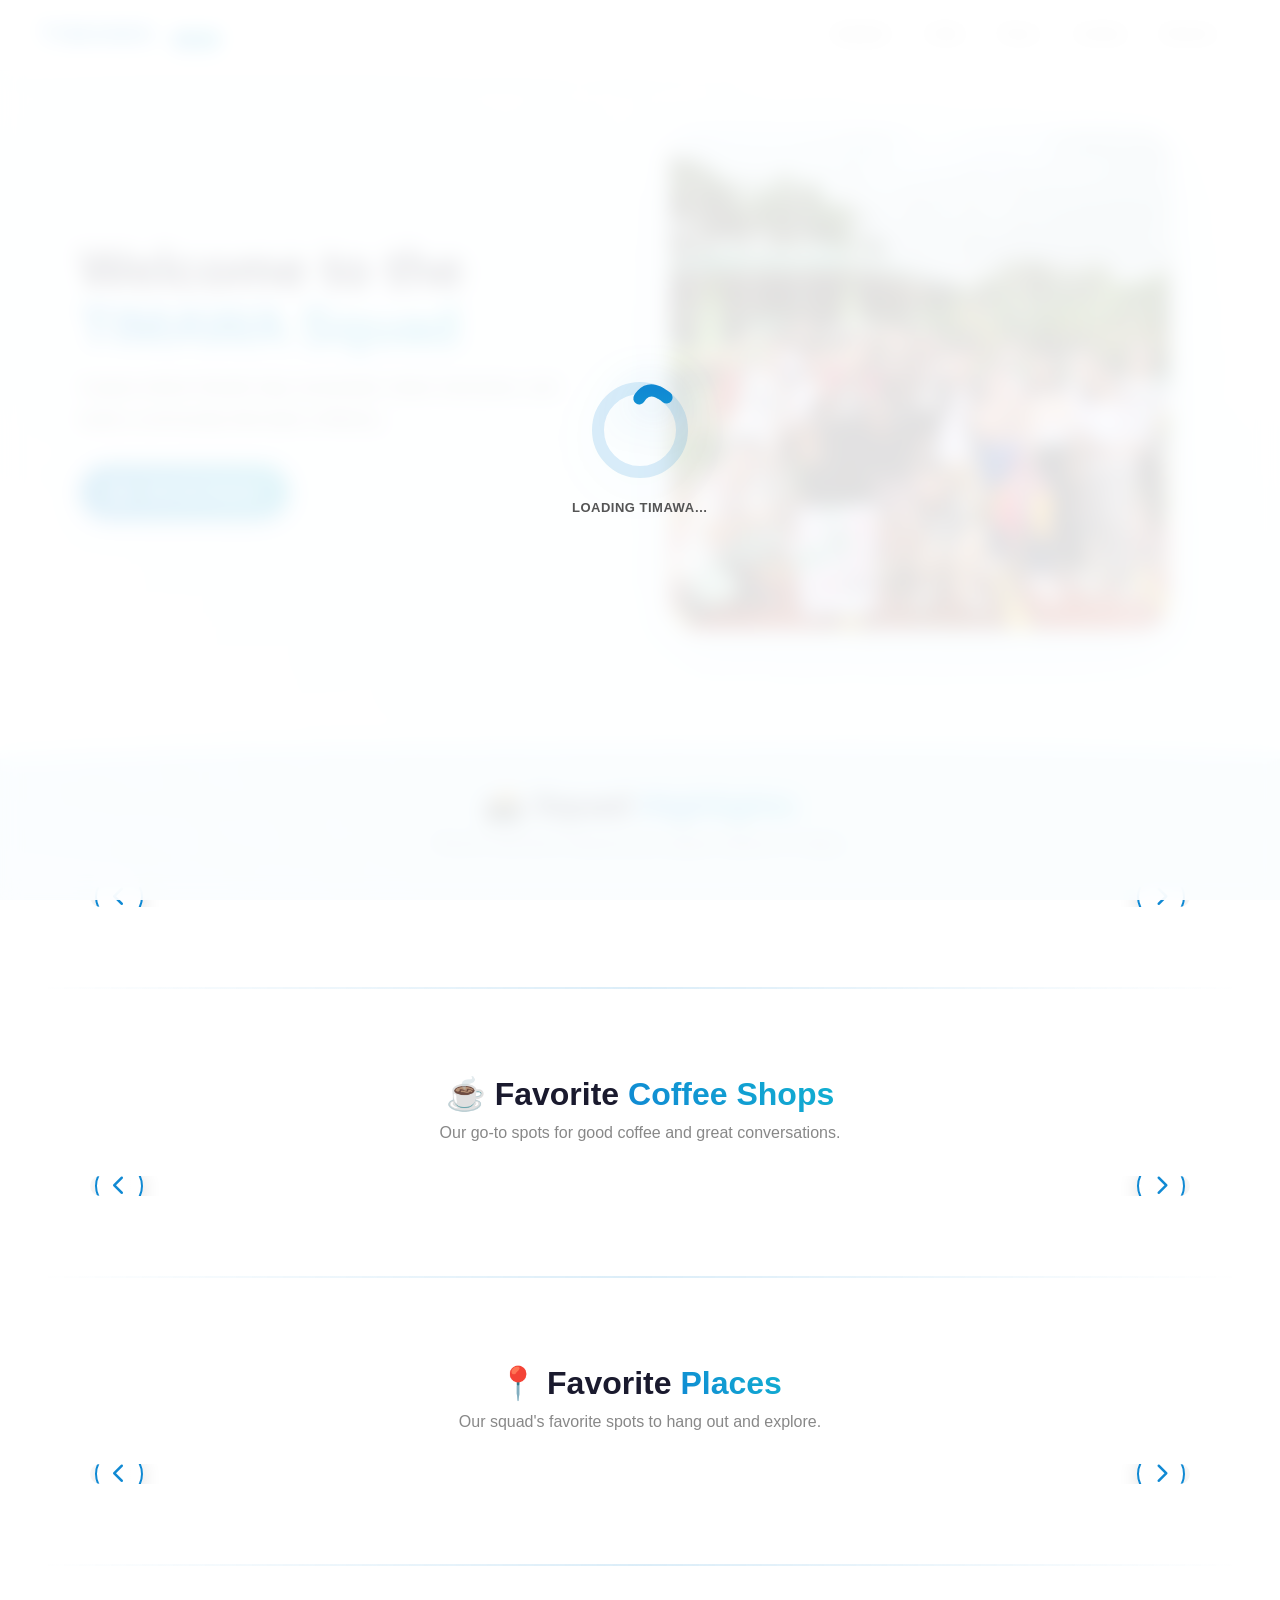
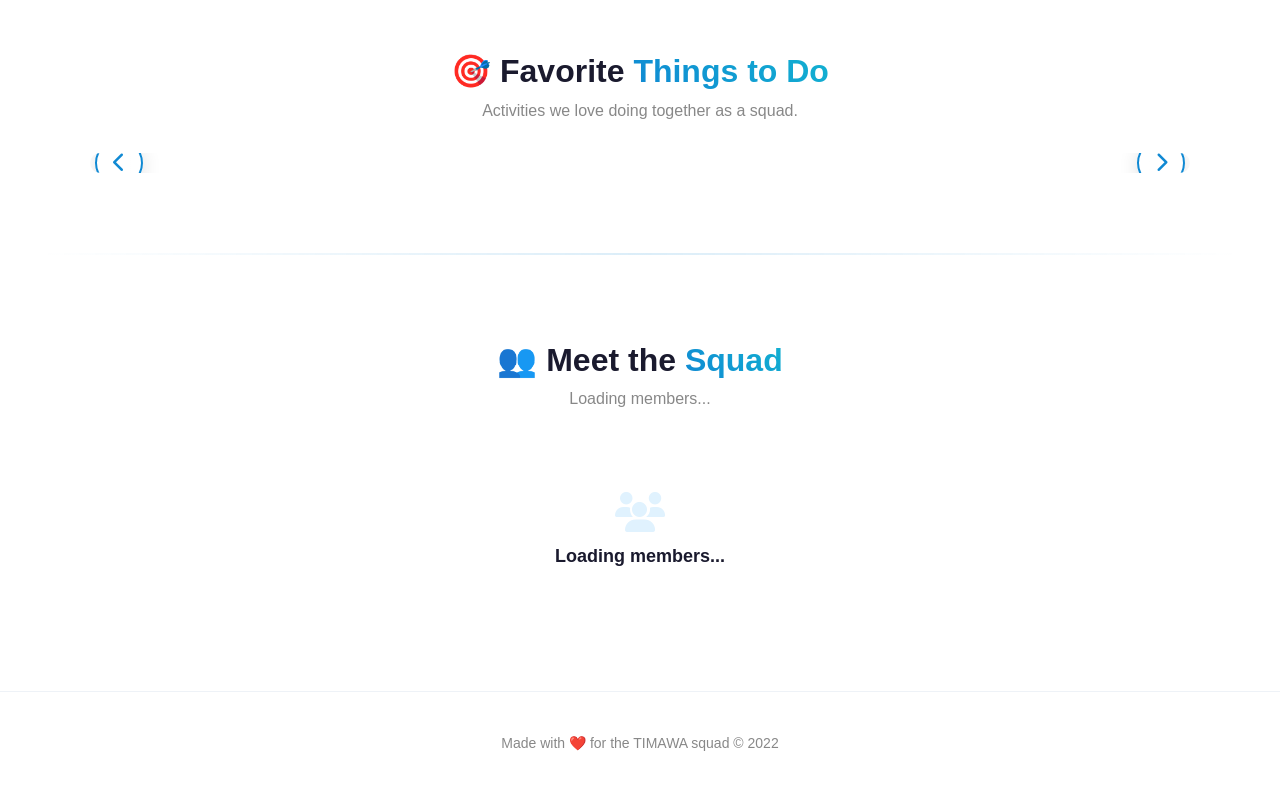
==== commit 09d5923a: "Add files via upload" ====
--- a/index.html
+++ b/index.html
@@ -309,9 +309,12 @@
             50% { transform: scale(1.15); opacity: 0.16; }
         }
 
-        /* -------- STARRY -------- */
+/* -------- STARRY (STATIC-FIRST, CHEAP) -------- */
+
+        /* Layer 1: dense small stars — static background, no animation */
         .starfield {
-            top: 0; left: 0; width: 100%; height: 100%; opacity: 1;
+            top: 0; left: 0; width: 100%; height: 100%;
+            opacity: 0.85;
             background-image:
                 radial-gradient(1px 1px at 10% 20%, #fff, transparent),
                 radial-gradient(1px 1px at 25% 45%, #fff, transparent),
@@ -335,61 +338,77 @@
                 radial-gradient(1.4px 1.4px at 42% 82%, #fff, transparent);
             background-size: 200px 200px;
             background-repeat: repeat;
-            animation: starfieldDrift 120s linear infinite;
-        }
-        .star {
-            background: #fff; border-radius: 50%;
-            box-shadow: 0 0 6px 1px rgba(255,255,255,0.7);
-            opacity: 0.9; animation: starTwinkle 3s ease-in-out infinite;
-        }
-        .star.s1 { width: 3px; height: 3px; top: 12%; left: 18%; }
-        .star.s2 { width: 2px; height: 2px; top: 28%; left: 72%; animation-delay: 0.7s; }
-        .star.s3 { width: 4px; height: 4px; top: 55%; left: 35%; animation-delay: 1.4s; }
-        .star.s4 { width: 2.5px; height: 2.5px; top: 75%; left: 82%; animation-delay: 2.1s; }
-        .star.s5 { width: 3.5px; height: 3.5px; top: 40%; left: 55%; animation-delay: 0.4s; }
-        .star.s6 { width: 2px; height: 2px; top: 85%; left: 15%; animation-delay: 1.8s; }
-        .star.s7 { width: 3px; height: 3px; top: 20%; left: 90%; animation-delay: 2.5s; }
-        .star.s8 { width: 4px; height: 4px; top: 62%; left: 8%; animation-delay: 1.1s; }
-        .star.s9 { width: 2px; height: 2px; top: 48%; left: 95%; animation-delay: 0.2s; }
+            /* NO animation — static pattern is virtually free */
+        }
+        /* Layer 2: sparse brighter stars, also static */
+        .starfield-2 {
+            background-size: 340px 340px;
+            background-position: 50px 80px;
+            opacity: 0.55;
+        }
+
+        /* Shooting stars: keep them but slow + only 1 at a time feels alive */
         .shooting-star {
-            width: 4px; height: 4px; background: #fff; border-radius: 50%;
-            box-shadow: 0 0 10px 2px rgba(255,255,255,0.8), 0 0 20px 4px rgba(200,220,255,0.4);
-            opacity: 0; animation: shoot 8s ease-in infinite;
+            width: 3px; height: 3px; background: #fff; border-radius: 50%;
+            box-shadow: 0 0 6px 1px rgba(255,255,255,0.6);
+            opacity: 0;
+            animation: shoot 14s ease-in infinite;
+            will-change: transform, opacity;
         }
         .shooting-star::after {
             content: ''; position: absolute; top: 50%; right: 100%;
-            width: 80px; height: 2px;
-            background: linear-gradient(to left, rgba(255,255,255,0.8), transparent);
-            transform: translateY(-50%); border-radius: 2px;
-        }
-        .shooting-star.sh1 { top: 10%; left: 80%; }
-        .shooting-star.sh2 { top: 30%; left: 60%; animation-delay: 5s; animation-duration: 9s; }
-        .shooting-star.sh3 { top: 60%; left: 90%; animation-delay: 10s; animation-duration: 7s; }
-        .shooting-star.sh4 { top: 45%; left: 20%; animation-delay: 15s; animation-duration: 11s; }
+            width: 60px; height: 1px;
+            background: linear-gradient(to left, rgba(255,255,255,0.7), transparent);
+            transform: translateY(-50%);
+        }
+        .shooting-star.sh1 { top: 14%; left: 80%; animation-delay: 2s; }
+        .shooting-star.sh2 { top: 48%; left: 85%; animation-delay: 9s; animation-duration: 16s; }
+
+        /* Nebula: NO blur filter. Use radial-gradient falloff instead. */
+        /* radial-gradient with transparent stop = soft edge, free of blur cost */
         .nebula {
-            border-radius: 50%; filter: blur(60px); opacity: 0.24;
-            animation: nebulaPulse 14s ease-in-out infinite;
-        }
-        .nebula.n1 { width: 500px; height: 500px; top: -10%; right: -15%; background: radial-gradient(circle, #6d28d9, transparent 70%); }
-        .nebula.n2 { width: 400px; height: 400px; bottom: -10%; left: -10%; background: radial-gradient(circle, #c4b5fd, transparent 70%); animation-delay: 5s; }
-        .nebula.n3 { width: 300px; height: 300px; top: 40%; left: 30%; background: radial-gradient(circle, #1e1b4b, transparent 70%); animation-delay: 10s; }
-        @keyframes starfieldDrift {
-            from { background-position: 0 0; }
-            to { background-position: 200px 200px; }
-        }
-        @keyframes starTwinkle {
-            0%, 100% { opacity: 0.3; transform: scale(0.8); }
-            50% { opacity: 1; transform: scale(1.2); }
-        }
+            border-radius: 50%;
+            opacity: 0.30;
+            /* subtle pulse only on opacity (cheap) — no scale, no blur */
+            animation: nebulaPulse 20s ease-in-out infinite;
+            will-change: opacity;
+        }
+        .nebula.n1 {
+            width: 520px; height: 520px; top: -12%; right: -18%;
+            background: radial-gradient(circle,
+                rgba(109, 40, 217, 0.55) 0%,
+                rgba(109, 40, 217, 0.25) 30%,
+                rgba(109, 40, 217, 0.08) 55%,
+                transparent 75%);
+        }
+        .nebula.n2 {
+            width: 440px; height: 440px; bottom: -12%; left: -12%;
+            background: radial-gradient(circle,
+                rgba(196, 181, 253, 0.45) 0%,
+                rgba(196, 181, 253, 0.20) 30%,
+                rgba(196, 181, 253, 0.06) 55%,
+                transparent 75%);
+            animation-delay: 7s;
+        }
+
         @keyframes shoot {
-            0% { transform: translate(0, 0) rotate(-35deg); opacity: 0; }
-            5% { opacity: 1; }
-            20% { transform: translate(-300px, 200px) rotate(-35deg); opacity: 0; }
-            100% { transform: translate(-300px, 200px) rotate(-35deg); opacity: 0; }
-        }
+            0%   { transform: translate(0, 0) rotate(-35deg); opacity: 0; }
+            4%   { opacity: 1; }
+            16%  { transform: translate(-260px, 170px) rotate(-35deg); opacity: 0; }
+            100% { transform: translate(-260px, 170px) rotate(-35deg); opacity: 0; }
+        }
+        /* Opacity-only pulse — GPU cheap, no re-raster, no blur recompute */
         @keyframes nebulaPulse {
-            0%, 100% { transform: scale(1); opacity: 0.16; }
-            50% { transform: scale(1.15); opacity: 0.32; }
+            0%, 100% { opacity: 0.22; }
+            50%      { opacity: 0.38; }
+        }
+
+        @media (prefers-reduced-motion: reduce) {
+            [data-timawa-theme="starry"] .shooting-star,
+            [data-timawa-theme="starry"] .nebula {
+                animation: none !important;
+            }
+            [data-timawa-theme="starry"] .shooting-star { display: none; }
         }
 
         /* -------- CAFÉ -------- */
@@ -2144,9 +2163,266 @@
         ::-webkit-scrollbar { width: 6px; }
         ::-webkit-scrollbar-track { background: var(--theme-border-soft); border-radius: 10px; }
         ::-webkit-scrollbar-thumb { background: var(--theme-gradient); border-radius: 10px; }
+
+        /* ================================================================
+           ===== NEW: TOASTS, CONFIRM DIALOG, LOADING OVERLAY =====
+           ================================================================ */
+
+        /* ===== TOAST STACK ===== */
+        .toast-stack {
+            position: fixed;
+            top: 90px;
+            right: 24px;
+            z-index: 3000;
+            display: flex;
+            flex-direction: column;
+            gap: 10px;
+            pointer-events: none;
+            max-width: calc(100vw - 32px);
+        }
+        .toast {
+            display: flex;
+            align-items: center;
+            gap: 12px;
+            padding: 13px 18px;
+            border-radius: 14px;
+            background: var(--theme-card);
+            color: var(--theme-text);
+            box-shadow: 0 14px 40px -10px rgba(0,0,0,0.22),
+                        0 0 0 1px color-mix(in srgb, var(--theme-primary) 10%, transparent);
+            font-size: 13.5px;
+            font-weight: 600;
+            min-width: 260px;
+            max-width: 380px;
+            pointer-events: auto;
+            transform: translateX(20px);
+            opacity: 0;
+            animation: toastIn 0.32s cubic-bezier(0.34, 1.4, 0.64, 1) forwards;
+            overflow-wrap: anywhere;
+        }
+        .toast.leaving { animation: toastOut 0.28s ease forwards; }
+        @keyframes toastIn {
+            to { transform: translateX(0); opacity: 1; }
+        }
+        @keyframes toastOut {
+            to { transform: translateX(20px); opacity: 0; }
+        }
+        .toast-icon {
+            width: 30px; height: 30px;
+            border-radius: 50%;
+            display: flex; align-items: center; justify-content: center;
+            font-size: 14px;
+            color: white;
+            flex-shrink: 0;
+        }
+        .toast.success .toast-icon { background: linear-gradient(135deg, #16a34a, #22c55e); }
+        .toast.error .toast-icon { background: linear-gradient(135deg, #dc2626, #ef4444); }
+        .toast.info .toast-icon { background: var(--theme-gradient); }
+        .toast.warn .toast-icon { background: linear-gradient(135deg, #d97706, #f59e0b); }
+
+        /* ===== CONFIRM DIALOG ===== */
+        .confirm-dialog {
+            display: none;
+            position: fixed;
+            top: 0; left: 0; width: 100%; height: 100%;
+            background: rgba(0,0,0,0.55);
+            backdrop-filter: blur(8px);
+            z-index: 4000;
+            justify-content: center; align-items: center;
+            padding: 20px;
+        }
+        .confirm-dialog.active { display: flex; }
+        .confirm-content {
+            background: var(--theme-card);
+            border-radius: 24px;
+            padding: 30px 28px 24px;
+            max-width: 400px;
+            width: 100%;
+            text-align: center;
+            box-shadow: 0 30px 80px -20px color-mix(in srgb, var(--theme-primary) 40%, transparent);
+            animation: confirmPop 0.3s cubic-bezier(0.34, 1.56, 0.64, 1);
+            color: var(--theme-text);
+            position: relative;
+        }
+        @keyframes confirmPop {
+            from { transform: scale(0.9) translateY(20px); opacity: 0; }
+            to { transform: scale(1) translateY(0); opacity: 1; }
+        }
+        .confirm-icon-wrap {
+            width: 72px; height: 72px;
+            border-radius: 50%;
+            display: flex; align-items: center; justify-content: center;
+            margin: 0 auto 16px;
+            font-size: 32px;
+        }
+        .confirm-icon-wrap.danger { background: linear-gradient(135deg, #fee2e2, #fecaca); color: #dc2626; }
+        .confirm-icon-wrap.info { background: linear-gradient(135deg, #dbeafe, #bfdbfe); color: #2563eb; }
+        .confirm-icon-wrap.warn { background: linear-gradient(135deg, #fef3c7, #fde68a); color: #d97706; }
+        .confirm-title {
+            font-size: 19px; font-weight: 800;
+            color: var(--theme-text);
+            margin-bottom: 6px;
+            line-height: 1.3;
+        }
+        .confirm-message {
+            font-size: 13.5px;
+            color: var(--theme-text-muted);
+            line-height: 1.55;
+            margin-bottom: 22px;
+        }
+        .confirm-actions { display: flex; gap: 10px; }
+        .confirm-actions button {
+            flex: 1;
+            padding: 12px 16px;
+            border-radius: 14px;
+            border: none;
+            font-weight: 700;
+            font-size: 13.5px;
+            cursor: pointer;
+            transition: all 0.22s ease;
+            font-family: inherit;
+            display: inline-flex;
+            align-items: center; justify-content: center;
+            gap: 6px;
+        }
+        .confirm-actions .confirm-cancel {
+            background: var(--theme-bg-soft);
+            color: var(--theme-text-muted);
+        }
+        .confirm-actions .confirm-cancel:hover { background: var(--theme-primary-soft); }
+        .confirm-actions .confirm-ok {
+            background: var(--theme-gradient);
+            color: white;
+            box-shadow: 0 6px 18px -6px color-mix(in srgb, var(--theme-primary) 55%, transparent);
+        }
+        .confirm-actions .confirm-ok.danger {
+            background: linear-gradient(135deg, #dc2626, #ef4444);
+            box-shadow: 0 6px 18px -6px rgba(220, 38, 38, 0.5);
+        }
+        .confirm-actions .confirm-ok:hover { transform: translateY(-1px); }
+
+        /* ===== LOADING OVERLAY ===== */
+        .loading-overlay {
+            position: fixed;
+            inset: 0;
+            z-index: 5000;
+            display: flex;
+            align-items: center;
+            justify-content: center;
+            flex-direction: column;
+            gap: 20px;
+            background: color-mix(in srgb, var(--theme-bg) 88%, transparent);
+            backdrop-filter: blur(10px);
+            opacity: 0;
+            pointer-events: none;
+            transition: opacity 0.35s ease;
+        }
+        .loading-overlay.active {
+            opacity: 1;
+            pointer-events: auto;
+        }
+        .loading-overlay .pl {
+            width: 6em;
+            height: 6em;
+            filter: drop-shadow(0 8px 24px color-mix(in srgb, var(--theme-primary) 35%, transparent));
+        }
+        .loading-overlay .pl__ring {
+            stroke: color-mix(in srgb, var(--theme-primary) 15%, transparent);
+            transition: stroke 0.3s;
+        }
+        .loading-overlay .loading-text {
+            font-size: 13px;
+            font-weight: 700;
+            letter-spacing: 0.5px;
+            color: var(--theme-text-muted);
+            text-transform: uppercase;
+            animation: loadingTextFade 1.6s ease-in-out infinite;
+        }
+        @keyframes loadingTextFade {
+            0%, 100% { opacity: 0.55; }
+            50%      { opacity: 1; }
+        }
+
+        /* Uiverse.io spinner by PhilibertGentien */
+        .pl,
+        .pl__worm {
+            animation-duration: 4s;
+            animation-iteration-count: infinite;
+        }
+        .pl {
+            animation-name: bump5;
+            animation-timing-function: linear;
+        }
+        .pl__worm {
+            animation-name: worm5;
+            animation-timing-function: cubic-bezier(0.42,0.17,0.75,0.83);
+        }
+        @keyframes bump5 {
+            from, 42%, 46%, 51%, 55%, 59%, 63%, 67%, 71%, 74%, 78%, 81%, 85%, 88%, 92%, to {
+                transform: translate(0,0);
+            }
+            44% { transform: translate(1.33%, 6.75%); }
+            53% { transform: translate(-16.67%, -0.54%); }
+            61% { transform: translate(3.66%, -2.46%); }
+            69% { transform: translate(-0.59%, 15.27%); }
+            76% { transform: translate(-1.92%, -4.68%); }
+            83% { transform: translate(9.38%, 0.96%); }
+            90% { transform: translate(-4.55%, 1.98%); }
+        }
+        @keyframes worm5 {
+            from { stroke-dashoffset: 10; }
+            25%  { stroke-dashoffset: 295; }
+            to   { stroke-dashoffset: 1165; }
+        }
+
+        .pl__grad-stop-1 { stop-color: var(--theme-primary); }
+        .pl__grad-stop-2 { stop-color: var(--theme-accent); }
+
+        @media (max-width: 768px) {
+            .toast-stack { top: 70px; right: 12px; left: 12px; }
+            .toast { min-width: 0; max-width: none; }
+            .loading-overlay .pl { width: 5em; height: 5em; }
+        }
     </style>
 </head>
 <body>
+    <!-- ===== LOADING OVERLAY (shown until content is ready) ===== -->
+    <div class="loading-overlay active" id="loadingOverlay" aria-hidden="false">
+        <svg xmlns="http://www.w3.org/2000/svg" viewBox="0 0 128 128" class="pl" aria-hidden="true">
+            <defs>
+                <linearGradient y2="1" x2="0" y1="0" x1="0" id="pl-grad">
+                    <stop class="pl__grad-stop-1" offset="0%"></stop>
+                    <stop class="pl__grad-stop-2" offset="100%"></stop>
+                </linearGradient>
+            </defs>
+            <circle stroke-linecap="round" stroke-width="16" stroke="currentColor" fill="none" cy="64" cx="64" r="56" class="pl__ring" style="color: color-mix(in srgb, var(--theme-primary) 15%, transparent);"></circle>
+            <path stroke-dashoffset="10" stroke-dasharray="44 1111" stroke-linejoin="round" stroke-linecap="round" stroke-width="16" stroke="url(#pl-grad)" fill="none" d="M92,15.492S78.194,4.967,66.743,16.887c-17.231,17.938-28.26,96.974-28.26,96.974L119.85,59.892l-99-31.588,57.528,89.832L97.8,19.349,13.636,88.51l89.012,16.015S81.908,38.332,66.1,22.337C50.114,6.156,36,15.492,36,15.492a56,56,0,1,0,56,0Z" class="pl__worm"></path>
+        </svg>
+        <div class="loading-text" id="loadingText">Loading TIMAWA…</div>
+    </div>
+
+    <!-- ===== TOAST STACK ===== -->
+    <div class="toast-stack" id="toastStack" aria-live="polite" aria-atomic="false"></div>
+
+    <!-- ===== CONFIRM DIALOG ===== -->
+    <div id="confirmDialog" class="confirm-dialog" role="dialog" aria-modal="true" aria-labelledby="confirmTitle">
+        <div class="confirm-content">
+            <div class="confirm-icon-wrap danger" id="confirmIcon">
+                <i class="fas fa-exclamation-triangle"></i>
+            </div>
+            <div class="confirm-title" id="confirmTitle">Are you sure?</div>
+            <div class="confirm-message" id="confirmMessage">This action cannot be undone.</div>
+            <div class="confirm-actions">
+                <button class="confirm-cancel" onclick="closeConfirmDialog()">
+                    <i class="fas fa-times"></i> Cancel
+                </button>
+                <button class="confirm-ok danger" id="confirmOkBtn">
+                    <i class="fas fa-check"></i> Confirm
+                </button>
+            </div>
+        </div>
+    </div>
+
     <!-- ===== BACKGROUND LAYERS ===== -->
     <div class="theme-bg-base"></div>
     <div class="theme-bg-shapes" id="themeBgShapes"><!-- Injected by JS --></div>
@@ -2623,22 +2899,11 @@
             `,
             starry: `
                 <div class="shape starfield"></div>
-                <div class="shape star s1"></div>
-                <div class="shape star s2"></div>
-                <div class="shape star s3"></div>
-                <div class="shape star s4"></div>
-                <div class="shape star s5"></div>
-                <div class="shape star s6"></div>
-                <div class="shape star s7"></div>
-                <div class="shape star s8"></div>
-                <div class="shape star s9"></div>
+                <div class="shape starfield starfield-2"></div>
                 <div class="shape shooting-star sh1"></div>
                 <div class="shape shooting-star sh2"></div>
-                <div class="shape shooting-star sh3"></div>
-                <div class="shape shooting-star sh4"></div>
                 <div class="shape nebula n1"></div>
                 <div class="shape nebula n2"></div>
-                <div class="shape nebula n3"></div>
             `,
             cafe: `
                 <div class="shape coffee-ring cr1"></div>
@@ -3058,133 +3323,95 @@
         const ANNOUNCEMENT_CACHE_TTL = 5 * 60 * 1000;
 
         // ================================================================
-        // ===== CLOUDINARY THUMBS =====
+        // ===== ★ TOASTS & CONFIRM DIALOG & LOADING OVERLAY =====
         // ================================================================
-        function cloudinaryThumb(url, width = 500) {
-            if (!url || !url.includes('res.cloudinary.com') || !url.includes('/upload/')) return url;
-            const afterUpload = url.split('/upload/')[1];
-            if (/^[a-z]_/.test(afterUpload) || /^[a-z]+,[a-z]/.test(afterUpload)) return url;
-            return url.replace('/upload/', `/upload/w_${width},q_auto:good,f_auto/`);
-        }
-
-        function cloudinaryAvatar(url, size = 400) {
-            if (!url || !url.includes('res.cloudinary.com') || !url.includes('/upload/')) return url;
-            const afterUpload = url.split('/upload/')[1];
-            if (/^[a-z]_/.test(afterUpload) || /^[a-z]+,[a-z]/.test(afterUpload)) return url;
-            return url.replace('/upload/', `/upload/w_${size},h_${size},c_fill,g_face,q_auto:good,f_auto/`);
-        }
-
-        // ================================================================
-        // ===== HELPERS =====
-        // ================================================================
-        function escapeHtml(text) {
-            const div = document.createElement('div');
-            div.textContent = String(text);
-            return div.innerHTML;
-        }
-
-        function escapeAttr(text) {
-            return String(text)
-                .replace(/&/g, '&amp;').replace(/"/g, '&quot;')
-                .replace(/'/g, '&#39;').replace(/</g, '&lt;').replace(/>/g, '&gt;');
-        }
-
-        function escapeRegex(str) {
-            return String(str).replace(/[.*+?^${}()|[\]\\]/g, '\\$&');
-        }
-
-        function sanitizeFilename(name) {
-            return String(name || 'item')
-                .replace(/[^a-z0-9_\-\s]+/gi, '').trim()
-                .replace(/\s+/g, '_').slice(0, 40) || 'item';
-        }
-
-        function extFromUrl(url) {
-            if (!url) return 'jpg';
-            const match = url.match(/\.([a-z0-9]+)(?:\?|$)/i);
-            return match ? match[1].toLowerCase() : 'jpg';
-        }
-
-        function formatRelativeTime(date) {
-            if (!date) return 'Just now';
-            const now = new Date();
-            const diffMs = now - date;
-            const diffMin = Math.floor(diffMs / 60000);
-            if (diffMin < 1) return 'Just now';
-            if (diffMin < 60) return `${diffMin}m ago`;
-            const diffHr = Math.floor(diffMin / 60);
-            if (diffHr < 24) return `${diffHr}h ago`;
-            const diffDay = Math.floor(diffHr / 24);
-            if (diffDay < 7) return `${diffDay}d ago`;
-            return date.toLocaleDateString('en-US', { month: 'short', day: 'numeric' });
-        }
-
-        function formatFullDate(date) {
-            if (!date) return '';
-            return date.toLocaleDateString('en-US', {
-                weekday: 'long', year: 'numeric', month: 'long',
-                day: 'numeric', hour: '2-digit', minute: '2-digit'
-            });
-        }
-
-        function getLoveLifeLabel(value) {
-            switch (value) {
-                case 'Single': return { label: 'Single', icon: 'fa-heart-broken', cls: 'single' };
-                case 'MU': return { label: 'MU', icon: 'fa-heart', cls: 'mu' };
-                case 'Married': return { label: 'Married', icon: 'fa-ring', cls: 'married' };
-                default: return null;
-            }
-        }
-
-        function getStatusLabel(status) {
-            const map = {
-                'available': { label: 'Available', cls: 'available' },
-                'busy': { label: 'Busy', cls: 'busy' },
-                'away': { label: 'Away', cls: 'away' },
-                'dnd': { label: 'Do Not Disturb', cls: 'dnd' },
-                'offline': { label: 'Offline', cls: 'offline' }
+        function showToast(message, type = 'info', duration = 3200) {
+            const stack = document.getElementById('toastStack');
+            if (!stack) return;
+            const toast = document.createElement('div');
+            toast.className = `toast ${type}`;
+            const iconMap = {
+                success: 'fa-check',
+                error: 'fa-times',
+                info: 'fa-info',
+                warn: 'fa-exclamation'
             };
-            return map[status] || map['offline'];
-        }
-
-        function formatBirthday(birthday) {
-            if (!birthday || typeof birthday !== 'string') return '';
-            const parts = birthday.split('-');
-            if (parts.length !== 3) return birthday;
-            const month = parseInt(parts[1], 10);
-            const day = parseInt(parts[2], 10);
-            if (isNaN(month) || isNaN(day)) return birthday;
-            const monthNames = ['January', 'February', 'March', 'April', 'May', 'June',
-                'July', 'August', 'September', 'October', 'November', 'December'];
-            return `${monthNames[month - 1]} ${day}`;
-        }
-
-        async function getCurrentUserProfileCached(user) {
-            const CACHE_KEY = 'timawa_me_' + user.uid;
-            try {
-                const raw = sessionStorage.getItem(CACHE_KEY);
-                if (raw) {
-                    const parsed = JSON.parse(raw);
-                    if (parsed && parsed.uid === user.uid && (Date.now() - parsed.t) < USER_PROFILE_CACHE_TTL) {
-                        return parsed.data;
-                    }
-                }
-            } catch (e) { /* ignore */ }
-
-            try {
-                const doc = await db.collection('users').doc(user.uid).get();
-                const data = doc.data() || {};
-                try {
-                    sessionStorage.setItem(CACHE_KEY, JSON.stringify({
-                        uid: user.uid, t: Date.now(), data
-                    }));
-                } catch (e) { /* ignore */ }
-                return data;
-            } catch (e) {
-                console.warn('getCurrentUserProfileCached failed:', e);
-                return {};
-            }
-        }
+            toast.innerHTML = `
+                <div class="toast-icon"><i class="fas ${iconMap[type] || iconMap.info}"></i></div>
+                <div>${escapeHtml(message)}</div>
+            `;
+            stack.appendChild(toast);
+            setTimeout(() => {
+                toast.classList.add('leaving');
+                setTimeout(() => toast.remove(), 300);
+            }, duration);
+        }
+
+        let _confirmCallback = null;
+        function showConfirm({ title, message, confirmLabel, type, onConfirm }) {
+            const dlg = document.getElementById('confirmDialog');
+            document.getElementById('confirmTitle').textContent = title || 'Are you sure?';
+            document.getElementById('confirmMessage').textContent = message || '';
+            const okBtn = document.getElementById('confirmOkBtn');
+            okBtn.innerHTML = `<i class="fas fa-check"></i> ${confirmLabel || 'Confirm'}`;
+            okBtn.className = 'confirm-ok' + (type === 'danger' ? ' danger' : '');
+            const iconWrap = document.getElementById('confirmIcon');
+            iconWrap.className = 'confirm-icon-wrap ' + (type || 'info');
+            const iconMap = {
+                danger: 'fa-exclamation-triangle',
+                info: 'fa-info-circle',
+                warn: 'fa-exclamation-circle'
+            };
+            iconWrap.innerHTML = `<i class="fas ${iconMap[type] || iconMap.info}"></i>`;
+            _confirmCallback = onConfirm;
+            dlg.classList.add('active');
+        }
+
+        function closeConfirmDialog() {
+            document.getElementById('confirmDialog').classList.remove('active');
+            _confirmCallback = null;
+        }
+
+        // ===== LOADING OVERLAY CONTROL =====
+        let _loadingHideTimer = null;
+        function showLoadingOverlay(text) {
+            const overlay = document.getElementById('loadingOverlay');
+            const label = document.getElementById('loadingText');
+            if (!overlay) return;
+            if (text && label) label.textContent = text;
+            overlay.classList.add('active');
+            overlay.setAttribute('aria-hidden', 'false');
+            if (_loadingHideTimer) {
+                clearTimeout(_loadingHideTimer);
+                _loadingHideTimer = null;
+            }
+        }
+
+        function hideLoadingOverlay(delay = 0) {
+            const overlay = document.getElementById('loadingOverlay');
+            if (!overlay) return;
+            if (_loadingHideTimer) clearTimeout(_loadingHideTimer);
+            _loadingHideTimer = setTimeout(() => {
+                overlay.classList.remove('active');
+                overlay.setAttribute('aria-hidden', 'true');
+            }, Math.max(0, delay));
+        }
+
+        function hideLoadingOverlayWhenReady() {
+            hideLoadingOverlay(420);
+        }
+
+        // Wire up confirm OK button
+        (function initConfirmBtn() {
+            const okBtn = document.getElementById('confirmOkBtn');
+            if (okBtn) {
+                okBtn.addEventListener('click', () => {
+                    const cb = _confirmCallback;
+                    closeConfirmDialog();
+                    if (typeof cb === 'function') cb();
+                });
+            }
+        })();
 
         // ================================================================
         // ===== ★ MODAL-OPEN STATE MANAGER =====
@@ -4177,7 +4404,7 @@
 
         async function postNoteComment() {
             if (!isUserLoggedIn || !titaCurrentUser) {
-                alert('Please sign in to reply.');
+                showToast('Please sign in to reply.', 'warn');
                 return;
             }
 
@@ -4269,7 +4496,7 @@
 
             } catch (err) {
                 console.error('Post comment error:', err);
-                alert('❌ Could not post reply: ' + err.message);
+                showToast('Could not post reply: ' + err.message, 'error');
             } finally {
                 btn.disabled = false;
                 btn.innerHTML = originalHtml;
@@ -4278,14 +4505,22 @@
 
         async function deleteNoteComment(commentId) {
             if (!isUserLoggedIn) return;
-            if (!confirm('Delete this reply?')) return;
-
-            try {
-                await deleteCommentAndChildren(commentId);
-            } catch (err) {
-                console.error('Delete comment error:', err);
-                alert('❌ Could not delete reply: ' + err.message);
-            }
+
+            showConfirm({
+                title: 'Delete reply?',
+                message: 'This reply and any nested replies will be permanently removed.',
+                confirmLabel: 'Delete',
+                type: 'danger',
+                onConfirm: async () => {
+                    try {
+                        await deleteCommentAndChildren(commentId);
+                        showToast('Reply deleted', 'success', 2000);
+                    } catch (err) {
+                        console.error('Delete comment error:', err);
+                        showToast('Could not delete reply: ' + err.message, 'error');
+                    }
+                }
+            });
         }
 
         // ================================================================
@@ -4718,7 +4953,7 @@
 
         async function postHighlightComment() {
             if (!isUserLoggedIn || !titaCurrentUser) {
-                alert('Please sign in to comment.');
+                showToast('Please sign in to comment.', 'warn');
                 return;
             }
 
@@ -4807,7 +5042,7 @@
 
             } catch (err) {
                 console.error('Post highlight comment error:', err);
-                alert('❌ Could not post comment: ' + err.message);
+                showToast('Could not post comment: ' + err.message, 'error');
             } finally {
                 btn.disabled = false;
                 btn.innerHTML = originalHtml;
@@ -4816,25 +5051,32 @@
 
         async function deleteHighlightComment(commentId) {
             if (!isUserLoggedIn || !titaCurrentUser) return;
-            if (!confirm('Delete this comment?')) return;
-
-            try {
-                const refs = [db.collection('highlightComments').doc(commentId)];
-
-                const childrenSnap = await db.collection('highlightComments')
-                    .where('replyToId', '==', commentId)
-                    .get();
-                childrenSnap.forEach(doc => refs.push(doc.ref));
-
-                const batch = db.batch();
-                refs.forEach(ref => batch.delete(ref));
-                await batch.commit();
-
-                console.log(`🗑️ Deleted ${refs.length} comment(s)`);
-            } catch (err) {
-                console.error('Delete highlight comment error:', err);
-                alert('❌ Could not delete comment: ' + err.message);
-            }
+
+            showConfirm({
+                title: 'Delete comment?',
+                message: 'This comment and any replies will be permanently removed.',
+                confirmLabel: 'Delete',
+                type: 'danger',
+                onConfirm: async () => {
+                    try {
+                        const refs = [db.collection('highlightComments').doc(commentId)];
+
+                        const childrenSnap = await db.collection('highlightComments')
+                            .where('replyToId', '==', commentId)
+                            .get();
+                        childrenSnap.forEach(doc => refs.push(doc.ref));
+
+                        const batch = db.batch();
+                        refs.forEach(ref => batch.delete(ref));
+                        await batch.commit();
+
+                        showToast('Comment deleted', 'success', 2000);
+                    } catch (err) {
+                        console.error('Delete highlight comment error:', err);
+                        showToast('Could not delete comment: ' + err.message, 'error');
+                    }
+                }
+            });
         }
 
         async function createHighlightCommentNotification({
@@ -5687,20 +5929,28 @@
         auth.onAuthStateChanged(user => updateNavigation(user));
 
         async function logout() {
-            try {
-                stopCommentAutoCleanup();
-                detachAllNoteCountListeners();
-                detachHighlightCommentsListener();
-                if (activeCommentsUnsubscribe) { activeCommentsUnsubscribe(); activeCommentsUnsubscribe = null; }
-
-                if (auth.currentUser) {
-                    try { sessionStorage.removeItem('timawa_me_' + auth.currentUser.uid); } catch (e) {}
-                }
-                await auth.signOut();
-                window.location.reload();
-            } catch (error) {
-                alert('Error signing out: ' + error.message);
-            }
+            showConfirm({
+                title: 'Sign out?',
+                message: 'You\'ll be signed out of TIMAWA and returned to the home page. Any unsaved changes will be lost.',
+                confirmLabel: 'Sign out',
+                type: 'danger',
+                onConfirm: async () => {
+                    try {
+                        stopCommentAutoCleanup();
+                        detachAllNoteCountListeners();
+                        detachHighlightCommentsListener();
+                        if (activeCommentsUnsubscribe) { activeCommentsUnsubscribe(); activeCommentsUnsubscribe = null; }
+
+                        if (auth.currentUser) {
+                            try { sessionStorage.removeItem('timawa_me_' + auth.currentUser.uid); } catch (e) {}
+                        }
+                        await auth.signOut();
+                        window.location.reload();
+                    } catch (error) {
+                        showToast('Error signing out: ' + error.message, 'error');
+                    }
+                }
+            });
         }
 
         // ===== DOWNLOAD HELPERS =====
@@ -5809,7 +6059,7 @@
 
         async function downloadCurrentItem() {
             if (!currentItem || !currentItem.imageUrl) {
-                alert('No image available to download.');
+                showToast('No image available to download.', 'warn');
                 return;
             }
             const safeTitle = sanitizeFilename(currentItem.title);
@@ -6094,7 +6344,7 @@
 
         async function downloadCurrentMemberAvatar() {
             if (!currentMember || !currentMember.photoURL) {
-                alert('No profile picture available.');
+                showToast('No profile picture available.', 'warn');
                 return;
             }
             const name = currentMember.displayName || currentMember.email || 'member';
@@ -6346,7 +6596,7 @@
                 saveAs(zipBlob, `TIMAWA_${safeAuthor}_${date}.zip`);
             } catch (err) {
                 console.error('ZIP error:', err);
-                alert('❌ Error creating ZIP: ' + err.message);
+                showToast('Error creating ZIP: ' + err.message, 'error');
             } finally {
                 btn.disabled = false;
                 btn.innerHTML = originalHtml;
@@ -6897,7 +7147,7 @@
                 saveAs(zipBlob, `TIMAWA_${safeAuthor}_${date}.zip`);
             } catch (err) {
                 console.error('ZIP error:', err);
-                alert('❌ Error creating ZIP: ' + err.message);
+                showToast('Error creating ZIP: ' + err.message, 'error');
             }
         }
 
@@ -6918,7 +7168,7 @@
 
         function openTitaPanel() {
             if (!titaCurrentUser) {
-                alert('Please sign in to use Tita Tima 😊');
+                showToast('Please sign in to use Tita Tima 😊', 'warn');
                 window.location.href = 'login.html';
                 return;
             }
@@ -7169,6 +7419,9 @@
         });
 
         document.addEventListener('DOMContentLoaded', function() {
+            // Show loading overlay initially
+            showLoadingOverlay('Loading TIMAWA…');
+
             loadCarouselData('coffeeShops', 'coffeeTrack', 'coffeeDots', 'coffee');
             loadCarouselData('favoritePlaces', 'placesTrack', 'placesDots', 'places');
             loadCarouselData('thingsToDo', 'activitiesTrack', 'activitiesDots', 'activities');
@@ -7189,6 +7442,9 @@
                     startAutoplay(id);
                 });
             });
+
+            // Hide loading overlay when ready
+            hideLoadingOverlayWhenReady();
         });
 
         window.addEventListener('beforeunload', function() {
@@ -7261,7 +7517,8 @@
 
         document.addEventListener('keydown', function(e) {
             if (e.key !== 'Escape') return;
-            if (document.getElementById('announcementViewModal').classList.contains('active')) closeAnnouncementView();
+            if (document.getElementById('confirmDialog').classList.contains('active')) closeConfirmDialog();
+            else if (document.getElementById('announcementViewModal').classList.contains('active')) closeAnnouncementView();
             else if (document.getElementById('fullViewModal').classList.contains('active')) closeFullView();
             else if (document.getElementById('galleryModal').classList.contains('active')) closeGallery();
             else if (document.getElementById('highlightDetailModal').classList.contains('active')) closeHighlightDetail();
@@ -7271,6 +7528,132 @@
             else if (document.getElementById('titaPanel').classList.contains('open')) closeTitaPanel();
             else if (document.getElementById('announcementPopup').classList.contains('open')) closeAnnouncementPopup();
         });
+
+        // ================================================================
+        // ===== HELPERS (need to be defined before use) =====
+        // ================================================================
+        function escapeHtml(text) {
+            const div = document.createElement('div');
+            div.textContent = String(text);
+            return div.innerHTML;
+        }
+
+        function escapeAttr(text) {
+            return String(text)
+                .replace(/&/g, '&amp;').replace(/"/g, '&quot;')
+                .replace(/'/g, '&#39;').replace(/</g, '&lt;').replace(/>/g, '&gt;');
+        }
+
+        function escapeRegex(str) {
+            return String(str).replace(/[.*+?^${}()|[\]\\]/g, '\\$&');
+        }
+
+        function sanitizeFilename(name) {
+            return String(name || 'item')
+                .replace(/[^a-z0-9_\-\s]+/gi, '').trim()
+                .replace(/\s+/g, '_').slice(0, 40) || 'item';
+        }
+
+        function extFromUrl(url) {
+            if (!url) return 'jpg';
+            const match = url.match(/\.([a-z0-9]+)(?:\?|$)/i);
+            return match ? match[1].toLowerCase() : 'jpg';
+        }
+
+        function formatRelativeTime(date) {
+            if (!date) return 'Just now';
+            const now = new Date();
+            const diffMs = now - date;
+            const diffMin = Math.floor(diffMs / 60000);
+            if (diffMin < 1) return 'Just now';
+            if (diffMin < 60) return `${diffMin}m ago`;
+            const diffHr = Math.floor(diffMin / 60);
+            if (diffHr < 24) return `${diffHr}h ago`;
+            const diffDay = Math.floor(diffHr / 24);
+            if (diffDay < 7) return `${diffDay}d ago`;
+            return date.toLocaleDateString('en-US', { month: 'short', day: 'numeric' });
+        }
+
+        function formatFullDate(date) {
+            if (!date) return '';
+            return date.toLocaleDateString('en-US', {
+                weekday: 'long', year: 'numeric', month: 'long',
+                day: 'numeric', hour: '2-digit', minute: '2-digit'
+            });
+        }
+
+        function getLoveLifeLabel(value) {
+            switch (value) {
+                case 'Single': return { label: 'Single', icon: 'fa-heart-broken', cls: 'single' };
+                case 'MU': return { label: 'MU', icon: 'fa-heart', cls: 'mu' };
+                case 'Married': return { label: 'Married', icon: 'fa-ring', cls: 'married' };
+                default: return null;
+            }
+        }
+
+        function getStatusLabel(status) {
+            const map = {
+                'available': { label: 'Available', cls: 'available' },
+                'busy': { label: 'Busy', cls: 'busy' },
+                'away': { label: 'Away', cls: 'away' },
+                'dnd': { label: 'Do Not Disturb', cls: 'dnd' },
+                'offline': { label: 'Offline', cls: 'offline' }
+            };
+            return map[status] || map['offline'];
+        }
+
+        function formatBirthday(birthday) {
+            if (!birthday || typeof birthday !== 'string') return '';
+            const parts = birthday.split('-');
+            if (parts.length !== 3) return birthday;
+            const month = parseInt(parts[1], 10);
+            const day = parseInt(parts[2], 10);
+            if (isNaN(month) || isNaN(day)) return birthday;
+            const monthNames = ['January', 'February', 'March', 'April', 'May', 'June',
+                'July', 'August', 'September', 'October', 'November', 'December'];
+            return `${monthNames[month - 1]} ${day}`;
+        }
+
+        function cloudinaryThumb(url, width = 500) {
+            if (!url || !url.includes('res.cloudinary.com') || !url.includes('/upload/')) return url;
+            const afterUpload = url.split('/upload/')[1];
+            if (/^[a-z]_/.test(afterUpload) || /^[a-z]+,[a-z]/.test(afterUpload)) return url;
+            return url.replace('/upload/', `/upload/w_${width},q_auto:good,f_auto/`);
+        }
+
+        function cloudinaryAvatar(url, size = 400) {
+            if (!url || !url.includes('res.cloudinary.com') || !url.includes('/upload/')) return url;
+            const afterUpload = url.split('/upload/')[1];
+            if (/^[a-z]_/.test(afterUpload) || /^[a-z]+,[a-z]/.test(afterUpload)) return url;
+            return url.replace('/upload/', `/upload/w_${size},h_${size},c_fill,g_face,q_auto:good,f_auto/`);
+        }
+
+        async function getCurrentUserProfileCached(user) {
+            const CACHE_KEY = 'timawa_me_' + user.uid;
+            try {
+                const raw = sessionStorage.getItem(CACHE_KEY);
+                if (raw) {
+                    const parsed = JSON.parse(raw);
+                    if (parsed && parsed.uid === user.uid && (Date.now() - parsed.t) < USER_PROFILE_CACHE_TTL) {
+                        return parsed.data;
+                    }
+                }
+            } catch (e) { /* ignore */ }
+
+            try {
+                const doc = await db.collection('users').doc(user.uid).get();
+                const data = doc.data() || {};
+                try {
+                    sessionStorage.setItem(CACHE_KEY, JSON.stringify({
+                        uid: user.uid, t: Date.now(), data
+                    }));
+                } catch (e) { /* ignore */ }
+                return data;
+            } catch (e) {
+                console.warn('getCurrentUserProfileCached failed:', e);
+                return {};
+            }
+        }
     </script>
 
     <script src="idle-logout.js"></script>
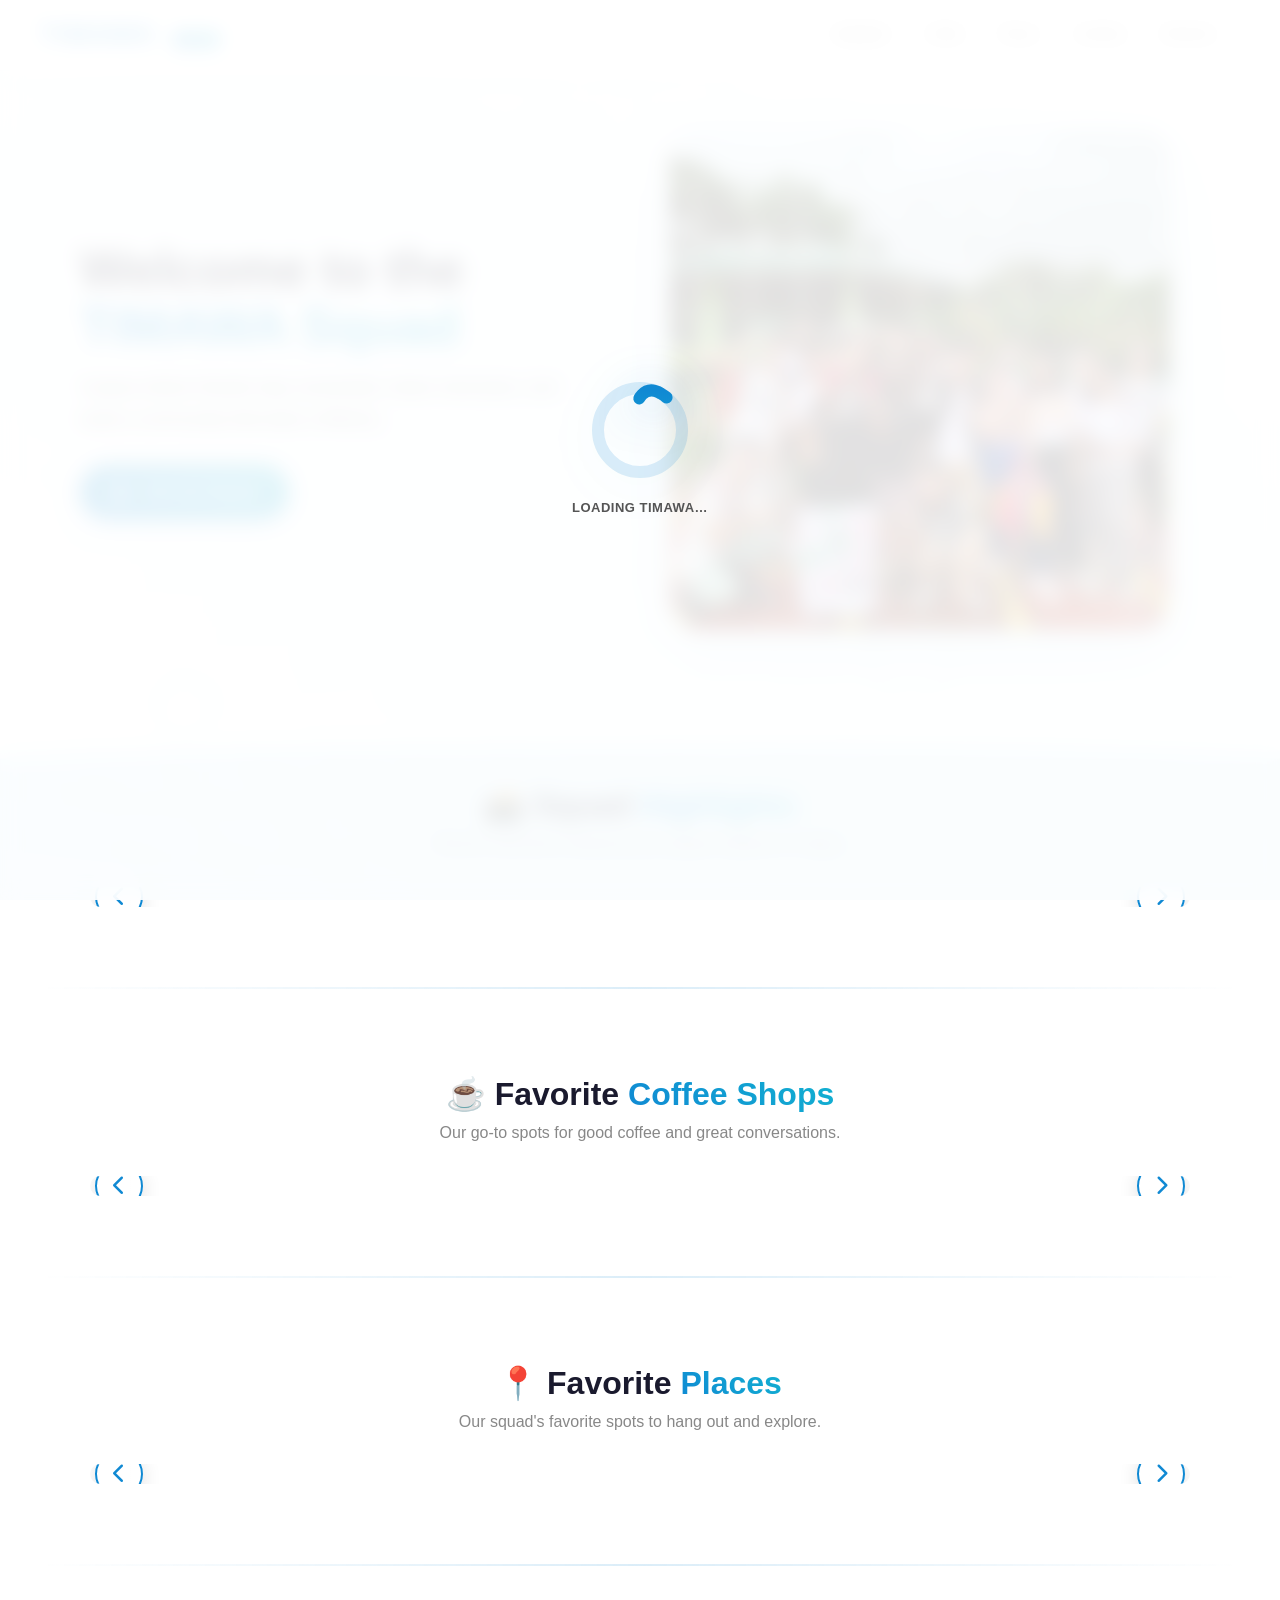
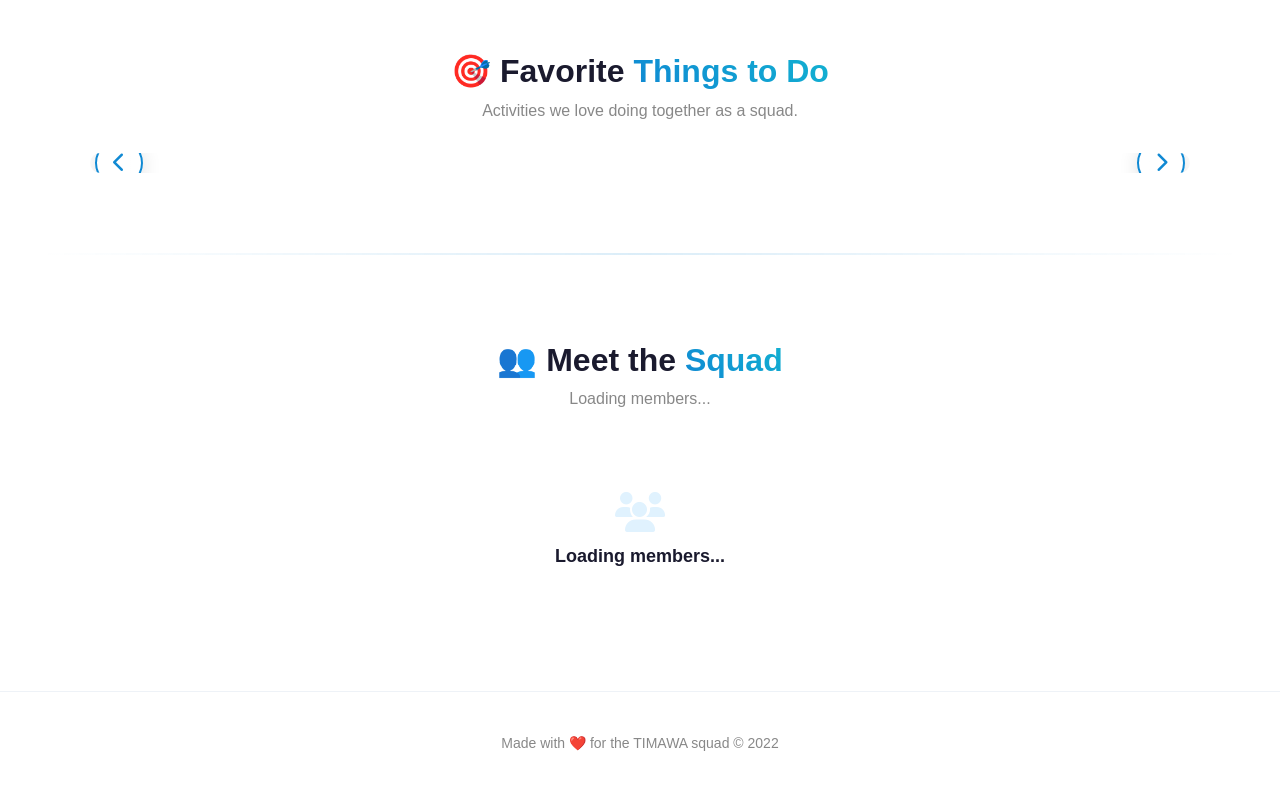
==== commit 46ed0482: "Add files via upload" ====
--- a/index.html
+++ b/index.html
@@ -5,20 +5,6 @@
     <meta name="viewport" content="width=device-width, initial-scale=1.0" />
     <title>TIMAWA - Friend Hub</title>
 
-    <!--
-        ═══════════════════════════════════════════════════════════════════
-        ⚠️  THEME SYSTEM (inlined — matching profile.html / login.html / calendar.html)
-        ═══════════════════════════════════════════════════════════════════
-        This page READS the theme only. It never writes to Firestore.
-        Only profile.html writes theme to Firestore.
-
-        Read order:
-          1. localStorage (instant — no flash of default Ocean)
-          2. BroadcastChannel (live cross-tab updates)
-          3. Firestore users/{uid}.theme (new-device case, applied on auth)
-        ═══════════════════════════════════════════════════════════════════
-    -->
-
     <!-- Firebase SDKs -->
     <script src="https://www.gstatic.com/firebasejs/9.22.0/firebase-app-compat.js"></script>
     <script src="https://www.gstatic.com/firebasejs/9.22.0/firebase-auth-compat.js"></script>
@@ -26,6 +12,10 @@
 
     <!-- Font Awesome -->
     <link rel="stylesheet" href="https://cdnjs.cloudflare.com/ajax/libs/font-awesome/6.4.0/css/all.min.css" />
+
+    <!-- ★ Shared theme system (must load before page render to avoid theme flash) -->
+    <link rel="stylesheet" href="theme.css" />
+    <script src="theme.js"></script>
 
     <!-- JSZip for ZIP downloads -->
     <script src="https://cdnjs.cloudflare.com/ajax/libs/jszip/3.10.1/jszip.min.js"></script>
@@ -75,481 +65,13 @@
             overflow-x: hidden;
         }
 
-        /* ================================================================
-           ===== BACKGROUND LAYERS =====
-           ================================================================ */
-        .theme-bg-base {
-            position: fixed;
-            top: 0; left: 0; right: 0; bottom: 0;
-            z-index: -3;
-            background: var(--theme-bg);
-            transition: background 0.6s ease;
-            pointer-events: none;
-        }
-        [data-timawa-theme="starry"] .theme-bg-base {
-            background: linear-gradient(180deg, #1a1340 0%, #2a1a5e 50%, #1a1340 100%);
-        }
-        [data-timawa-theme="starry"][data-timawa-mode="dark"] .theme-bg-base {
-            background: linear-gradient(180deg, #06040e 0%, #100828 50%, #06040e 100%);
-        }
-
-        .theme-bg-shapes {
-            position: fixed;
-            top: 0; left: 0;
-            width: 100vw;
-            height: 100vh;
-            z-index: -2;
-            pointer-events: none;
-            overflow: hidden;
-        }
-
-        .theme-bg-overlay {
-            position: fixed;
-            top: 0; left: 0; right: 0; bottom: 0;
-            z-index: -1;
-            pointer-events: none;
-            background: radial-gradient(ellipse at 20% 30%, color-mix(in srgb, var(--theme-primary) 5%, transparent) 0%, transparent 70%),
-                        radial-gradient(ellipse at 80% 70%, color-mix(in srgb, var(--theme-accent) 5%, transparent) 0%, transparent 70%);
-            transition: background 0.6s ease;
-        }
-
-        .theme-bg-shapes .shape {
-            position: absolute;
-            pointer-events: none;
-            will-change: transform, opacity;
-        }
-
-        /* -------- OCEAN -------- */
-        .ocean-wave {
-            width: 200%; height: 180px; left: -50%; bottom: -30px;
-            border-radius: 45%; background: var(--theme-primary);
-            opacity: 0.10; animation: oceanWave 18s ease-in-out infinite;
-        }
-        .ocean-wave.w2 {
-            bottom: -60px; height: 220px; opacity: 0.07;
-            background: var(--theme-accent);
-            animation-duration: 24s; animation-direction: reverse;
-        }
-        .ocean-bubble {
-            border-radius: 50%; border: 2px solid var(--theme-primary);
-            background: transparent; opacity: 0.15;
-            animation: oceanBubble 22s linear infinite;
-        }
-        .ocean-bubble.b1 { width: 60px; height: 60px; left: 10%; bottom: -80px; }
-        .ocean-bubble.b2 { width: 40px; height: 40px; left: 30%; bottom: -60px; animation-delay: 5s; }
-        .ocean-bubble.b3 { width: 80px; height: 80px; left: 70%; bottom: -100px; animation-delay: 10s; }
-        .ocean-bubble.b4 { width: 30px; height: 30px; left: 85%; bottom: -40px; animation-delay: 15s; }
-        .ocean-fish {
-            width: 50px; height: 25px; background: var(--theme-primary);
-            border-radius: 50% 50% 50% 50% / 60% 60% 40% 40%;
-            opacity: 0.10; animation: oceanFish 35s linear infinite;
-        }
-        .ocean-fish::before {
-            content: ''; position: absolute; right: -12px; top: 50%;
-            transform: translateY(-50%); width: 0; height: 0;
-            border-top: 12px solid transparent; border-bottom: 12px solid transparent;
-            border-left: 15px solid var(--theme-primary);
-        }
-        .ocean-fish.f1 { top: 20%; left: -80px; }
-        .ocean-fish.f2 { top: 65%; left: -100px; animation-duration: 45s; animation-delay: 8s; }
-        @keyframes oceanWave {
-            0%, 100% { transform: translateX(0) rotate(0deg); }
-            25% { transform: translateX(-4%) rotate(2deg); }
-            75% { transform: translateX(4%) rotate(-2deg); }
-        }
-        @keyframes oceanBubble {
-            0% { transform: translateY(0) scale(1); opacity: 0; }
-            10% { opacity: 0.6; }
-            100% { transform: translateY(-110vh) scale(1.3); opacity: 0; }
-        }
-        @keyframes oceanFish {
-            0% { transform: translateX(0); }
-            100% { transform: translateX(calc(100vw + 200px)); }
-        }
-
-        /* -------- SUNSET -------- */
-        .sunset-ray {
-            top: -20%; left: 50%; width: 200%; height: 200%; opacity: 0.10;
-            background: conic-gradient(from 0deg at 50% 50%,
-                transparent 0deg, var(--theme-primary) 20deg, transparent 40deg,
-                var(--theme-accent) 70deg, transparent 100deg,
-                var(--theme-primary) 130deg, transparent 160deg,
-                var(--theme-accent) 190deg, transparent 220deg,
-                var(--theme-primary) 250deg, transparent 280deg,
-                var(--theme-accent) 310deg, transparent 340deg, transparent 360deg);
-            transform: translate(-50%, -50%);
-            animation: sunsetRay 80s linear infinite;
-        }
-        .sunset-glow {
-            border-radius: 50%;
-            background: radial-gradient(circle, var(--theme-primary) 0%, transparent 70%);
-            filter: blur(40px); opacity: 0.12;
-            animation: sunsetGlow 10s ease-in-out infinite;
-        }
-        .sunset-glow.g1 { width: 400px; height: 400px; top: 10%; right: -100px; }
-        .sunset-glow.g2 { width: 300px; height: 300px; bottom: 20%; left: -80px; animation-delay: 4s; }
-        .sunset-cloud {
-            width: 180px; height: 50px; background: var(--theme-accent);
-            border-radius: 50px; filter: blur(20px); opacity: 0.10;
-            animation: sunsetCloud 40s linear infinite;
-        }
-        .sunset-cloud.c1 { top: 30%; left: -200px; }
-        .sunset-cloud.c2 { top: 60%; left: -250px; animation-delay: 15s; width: 220px; height: 60px; }
-        @keyframes sunsetRay {
-            from { transform: translate(-50%, -50%) rotate(0deg); }
-            to { transform: translate(-50%, -50%) rotate(360deg); }
-        }
-        @keyframes sunsetGlow {
-            0%, 100% { transform: scale(1); opacity: 0.08; }
-            50% { transform: scale(1.2); opacity: 0.18; }
-        }
-        @keyframes sunsetCloud {
-            0% { transform: translateX(0); }
-            100% { transform: translateX(calc(100vw + 300px)); }
-        }
-
-        /* -------- BLOSSOM -------- */
-        .petal {
-            width: 28px; height: 28px; background: var(--theme-primary);
-            border-radius: 50% 0 50% 0; opacity: 0.22;
-            animation: petalFall 18s linear infinite;
-        }
-        .petal.p1 { left: 10%; top: -10%; width: 22px; height: 22px; }
-        .petal.p2 { left: 25%; top: -15%; animation-delay: 3s; width: 30px; height: 30px; }
-        .petal.p3 { left: 45%; top: -8%; animation-delay: 6s; width: 20px; height: 20px; }
-        .petal.p4 { left: 65%; top: -12%; animation-delay: 2s; width: 26px; height: 26px; }
-        .petal.p5 { left: 82%; top: -6%; animation-delay: 8s; width: 24px; height: 24px; }
-        .petal.p6 { left: 50%; top: -20%; animation-delay: 10s; width: 18px; height: 18px; }
-        .blossom {
-            width: 60px; height: 60px;
-            background: radial-gradient(circle at 30% 30%, var(--theme-accent), var(--theme-primary));
-            border-radius: 50%; filter: blur(15px); opacity: 0.14;
-            animation: blossomFloat 25s ease-in-out infinite;
-        }
-        .blossom.b1 { top: 20%; left: 5%; }
-        .blossom.b2 { top: 70%; left: 85%; animation-delay: 8s; width: 80px; height: 80px; }
-        .blossom.b3 { top: 45%; left: 50%; animation-delay: 16s; width: 50px; height: 50px; }
-        @keyframes petalFall {
-            0% { transform: translateY(0) rotate(45deg) scale(1); opacity: 0; }
-            10% { opacity: 0.7; }
-            90% { opacity: 0.7; }
-            100% { transform: translateY(110vh) rotate(405deg) scale(0.8); opacity: 0; }
-        }
-        @keyframes blossomFloat {
-            0%, 100% { transform: translate(0, 0) scale(1); opacity: 0.08; }
-            50% { transform: translate(20px, -30px) scale(1.1); opacity: 0.18; }
-        }
-
-        /* -------- FOREST -------- */
-        .leaf {
-            width: 40px; height: 40px; background: var(--theme-primary);
-            border-radius: 0 100% 0 100%; opacity: 0.18;
-            animation: leafFloat 22s ease-in-out infinite;
-        }
-        .leaf.l1 { left: 5%; top: 10%; transform: rotate(15deg); width: 50px; height: 50px; }
-        .leaf.l2 { left: 80%; top: 15%; animation-delay: 4s; transform: rotate(-30deg); width: 35px; height: 35px; }
-        .leaf.l3 { left: 20%; top: 65%; animation-delay: 8s; transform: rotate(45deg); width: 45px; height: 45px; }
-        .leaf.l4 { left: 70%; top: 70%; animation-delay: 3s; transform: rotate(-15deg); width: 30px; height: 30px; }
-        .leaf.l5 { left: 45%; top: 45%; animation-delay: 12s; transform: rotate(75deg); width: 38px; height: 38px; }
-        .fern {
-            width: 100px; height: 100px; border: 2px solid var(--theme-accent);
-            border-radius: 0 100% 0 100%; filter: blur(8px); opacity: 0.12;
-            animation: fernSway 30s ease-in-out infinite;
-        }
-        .fern.f1 { top: 10%; right: 10%; transform: rotate(45deg); }
-        .fern.f2 { bottom: 15%; left: 5%; animation-delay: 10s; transform: rotate(-30deg); width: 140px; height: 140px; }
-        @keyframes leafFloat {
-            0%, 100% { transform: translate(0, 0) rotate(0deg); }
-            25% { transform: translate(15px, -20px) rotate(10deg); }
-            50% { transform: translate(-10px, -10px) rotate(-5deg); }
-            75% { transform: translate(5px, -25px) rotate(8deg); }
-        }
-        @keyframes fernSway {
-            0%, 100% { transform: rotate(45deg) scale(1); opacity: 0.08; }
-            50% { transform: rotate(55deg) scale(1.1); opacity: 0.18; }
-        }
-
-        /* -------- SUNSHINE -------- */
-        .sunbeam {
-            width: 140px; height: 120%; top: -10%;
-            background: linear-gradient(to bottom, var(--theme-primary), transparent);
-            transform: rotate(25deg); filter: blur(25px); opacity: 0.12;
-            animation: sunbeamShimmer 12s ease-in-out infinite;
-        }
-        .sunbeam.s1 { left: 5%; }
-        .sunbeam.s2 { left: 35%; animation-delay: 3s; width: 90px; }
-        .sunbeam.s3 { left: 65%; animation-delay: 6s; width: 170px; }
-        .sunbeam.s4 { left: 85%; animation-delay: 9s; width: 70px; }
-        .sun-dot {
-            border-radius: 50%; background: var(--theme-primary);
-            filter: blur(1.5px); opacity: 0.20;
-            animation: sunDotFloat 14s ease-in-out infinite;
-        }
-        .sun-dot.d1 { width: 14px; height: 14px; left: 15%; top: 20%; }
-        .sun-dot.d2 { width: 20px; height: 20px; left: 70%; top: 40%; animation-delay: 4s; }
-        .sun-dot.d3 { width: 10px; height: 10px; left: 40%; top: 75%; animation-delay: 7s; }
-        .sun-dot.d4 { width: 16px; height: 16px; left: 88%; top: 60%; animation-delay: 2s; }
-        .sun-ring {
-            border-radius: 50%; border: 3px solid var(--theme-accent);
-            filter: blur(4px); opacity: 0.10;
-            animation: sunRingPulse 8s ease-in-out infinite;
-        }
-        .sun-ring.r1 { width: 200px; height: 200px; top: 10%; left: 30%; }
-        .sun-ring.r2 { width: 150px; height: 150px; bottom: 20%; right: 15%; animation-delay: 4s; }
-        @keyframes sunbeamShimmer {
-            0%, 100% { opacity: 0.06; transform: rotate(25deg) scaleX(1); }
-            50% { opacity: 0.18; transform: rotate(25deg) scaleX(1.3); }
-        }
-        @keyframes sunDotFloat {
-            0%, 100% { transform: translate(0, 0); opacity: 0.10; }
-            50% { transform: translate(-10px, -15px); opacity: 0.28; }
-        }
-        @keyframes sunRingPulse {
-            0%, 100% { transform: scale(1); opacity: 0.05; }
-            50% { transform: scale(1.15); opacity: 0.16; }
-        }
-
-/* -------- STARRY (STATIC-FIRST, CHEAP) -------- */
-
-        /* Layer 1: dense small stars — static background, no animation */
-        .starfield {
-            top: 0; left: 0; width: 100%; height: 100%;
-            opacity: 0.85;
-            background-image:
-                radial-gradient(1px 1px at 10% 20%, #fff, transparent),
-                radial-gradient(1px 1px at 25% 45%, #fff, transparent),
-                radial-gradient(1.5px 1.5px at 40% 10%, #fff, transparent),
-                radial-gradient(1px 1px at 55% 70%, #fff, transparent),
-                radial-gradient(1.2px 1.2px at 70% 30%, #fff, transparent),
-                radial-gradient(1px 1px at 85% 55%, #fff, transparent),
-                radial-gradient(1.8px 1.8px at 15% 80%, #fff, transparent),
-                radial-gradient(1px 1px at 60% 90%, #fff, transparent),
-                radial-gradient(1.3px 1.3px at 90% 10%, #fff, transparent),
-                radial-gradient(1px 1px at 5% 50%, #fff, transparent),
-                radial-gradient(1.5px 1.5px at 48% 35%, #fff, transparent),
-                radial-gradient(1px 1px at 78% 85%, #fff, transparent),
-                radial-gradient(1px 1px at 33% 60%, #fff, transparent),
-                radial-gradient(1.2px 1.2px at 92% 75%, #fff, transparent),
-                radial-gradient(1px 1px at 8% 95%, #fff, transparent),
-                radial-gradient(1.6px 1.6px at 68% 50%, #fff, transparent),
-                radial-gradient(1px 1px at 50% 15%, #fff, transparent),
-                radial-gradient(1.1px 1.1px at 22% 5%, #fff, transparent),
-                radial-gradient(1px 1px at 75% 5%, #fff, transparent),
-                radial-gradient(1.4px 1.4px at 42% 82%, #fff, transparent);
-            background-size: 200px 200px;
-            background-repeat: repeat;
-            /* NO animation — static pattern is virtually free */
-        }
-        /* Layer 2: sparse brighter stars, also static */
-        .starfield-2 {
-            background-size: 340px 340px;
-            background-position: 50px 80px;
-            opacity: 0.55;
-        }
-
-        /* Shooting stars: keep them but slow + only 1 at a time feels alive */
-        .shooting-star {
-            width: 3px; height: 3px; background: #fff; border-radius: 50%;
-            box-shadow: 0 0 6px 1px rgba(255,255,255,0.6);
-            opacity: 0;
-            animation: shoot 14s ease-in infinite;
-            will-change: transform, opacity;
-        }
-        .shooting-star::after {
-            content: ''; position: absolute; top: 50%; right: 100%;
-            width: 60px; height: 1px;
-            background: linear-gradient(to left, rgba(255,255,255,0.7), transparent);
-            transform: translateY(-50%);
-        }
-        .shooting-star.sh1 { top: 14%; left: 80%; animation-delay: 2s; }
-        .shooting-star.sh2 { top: 48%; left: 85%; animation-delay: 9s; animation-duration: 16s; }
-
-        /* Nebula: NO blur filter. Use radial-gradient falloff instead. */
-        /* radial-gradient with transparent stop = soft edge, free of blur cost */
-        .nebula {
-            border-radius: 50%;
-            opacity: 0.30;
-            /* subtle pulse only on opacity (cheap) — no scale, no blur */
-            animation: nebulaPulse 20s ease-in-out infinite;
-            will-change: opacity;
-        }
-        .nebula.n1 {
-            width: 520px; height: 520px; top: -12%; right: -18%;
-            background: radial-gradient(circle,
-                rgba(109, 40, 217, 0.55) 0%,
-                rgba(109, 40, 217, 0.25) 30%,
-                rgba(109, 40, 217, 0.08) 55%,
-                transparent 75%);
-        }
-        .nebula.n2 {
-            width: 440px; height: 440px; bottom: -12%; left: -12%;
-            background: radial-gradient(circle,
-                rgba(196, 181, 253, 0.45) 0%,
-                rgba(196, 181, 253, 0.20) 30%,
-                rgba(196, 181, 253, 0.06) 55%,
-                transparent 75%);
-            animation-delay: 7s;
-        }
-
-        @keyframes shoot {
-            0%   { transform: translate(0, 0) rotate(-35deg); opacity: 0; }
-            4%   { opacity: 1; }
-            16%  { transform: translate(-260px, 170px) rotate(-35deg); opacity: 0; }
-            100% { transform: translate(-260px, 170px) rotate(-35deg); opacity: 0; }
-        }
-        /* Opacity-only pulse — GPU cheap, no re-raster, no blur recompute */
-        @keyframes nebulaPulse {
-            0%, 100% { opacity: 0.22; }
-            50%      { opacity: 0.38; }
-        }
-
-        @media (prefers-reduced-motion: reduce) {
-            [data-timawa-theme="starry"] .shooting-star,
-            [data-timawa-theme="starry"] .nebula {
-                animation: none !important;
-            }
-            [data-timawa-theme="starry"] .shooting-star { display: none; }
-        }
-
-        /* -------- CAFÉ -------- */
-        .coffee-ring {
-            border-radius: 50%; border: 3px solid var(--theme-primary);
-            background: transparent; opacity: 0.14;
-            animation: coffeeRingFloat 20s ease-in-out infinite;
-        }
-        .coffee-ring.cr1 { width: 140px; height: 140px; top: 15%; left: 10%; }
-        .coffee-ring.cr2 { width: 90px; height: 90px; top: 60%; left: 70%; animation-delay: 4s; }
-        .coffee-ring.cr3 { width: 200px; height: 200px; top: 40%; left: 45%; animation-delay: 8s; }
-        .coffee-ring.cr4 { width: 70px; height: 70px; top: 80%; left: 20%; animation-delay: 12s; }
-        .bean {
-            width: 30px; height: 22px; background: var(--theme-primary);
-            border-radius: 50% 50% 50% 50% / 60% 60% 40% 40%;
-            opacity: 0.16; transform: rotate(-20deg);
-            animation: beanFloat 24s ease-in-out infinite;
-        }
-        .bean::after {
-            content: ''; position: absolute; top: 50%; left: 50%;
-            transform: translate(-50%, -50%); width: 2px; height: 60%;
-            background: var(--theme-bg); border-radius: 2px; opacity: 0.4;
-        }
-        .bean.bn1 { top: 25%; left: 85%; transform: rotate(15deg); }
-        .bean.bn2 { top: 70%; left: 5%; animation-delay: 6s; transform: rotate(-40deg); width: 26px; height: 19px; }
-        .bean.bn3 { top: 50%; left: 50%; animation-delay: 12s; transform: rotate(70deg); width: 34px; height: 25px; }
-        .bean.bn4 { top: 10%; left: 40%; animation-delay: 18s; transform: rotate(-10deg); width: 22px; height: 16px; }
-        .steam {
-            width: 60px; height: 120px;
-            background: linear-gradient(to top, var(--theme-accent), transparent);
-            border-radius: 50px; filter: blur(15px); opacity: 0.12;
-            animation: steamRise 10s ease-in-out infinite;
-        }
-        .steam.st1 { bottom: 10%; left: 30%; }
-        .steam.st2 { bottom: 15%; right: 25%; animation-delay: 5s; width: 80px; }
-        @keyframes coffeeRingFloat {
-            0%, 100% { transform: scale(1) rotate(0deg); }
-            50% { transform: scale(1.1) rotate(10deg); }
-        }
-        @keyframes beanFloat {
-            0%, 100% { transform: translate(0, 0) rotate(-20deg); }
-            25% { transform: translate(10px, -15px) rotate(0deg); }
-            50% { transform: translate(-8px, -8px) rotate(-30deg); }
-            75% { transform: translate(5px, -20px) rotate(-10deg); }
-        }
-        @keyframes steamRise {
-            0%, 100% { transform: translateY(0) scale(1); opacity: 0.06; }
-            50% { transform: translateY(-30px) scale(1.2); opacity: 0.18; }
-        }
-
-        /* -------- CRIMSON -------- */
-        .crimson-orb {
-            border-radius: 50%;
-            background: radial-gradient(circle, var(--theme-primary), transparent);
-            filter: blur(30px); opacity: 0.18;
-            animation: crimsonOrb 16s ease-in-out infinite;
-        }
-        .crimson-orb.o1 { width: 250px; height: 250px; top: 10%; right: 5%; }
-        .crimson-orb.o2 { width: 180px; height: 180px; bottom: 15%; left: 8%; animation-delay: 5s; }
-        .crimson-orb.o3 { width: 300px; height: 300px; top: 50%; left: 50%; animation-delay: 10s; }
-        .crimson-streak {
-            width: 3px; height: 120px;
-            background: linear-gradient(to bottom, var(--theme-primary), transparent);
-            border-radius: 3px; opacity: 0.14; transform: rotate(35deg);
-            animation: crimsonStreak 8s ease-in-out infinite;
-        }
-        .crimson-streak.cs1 { top: 10%; left: 25%; }
-        .crimson-streak.cs2 { top: 40%; left: 70%; animation-delay: 3s; height: 160px; }
-        .crimson-streak.cs3 { top: 70%; left: 45%; animation-delay: 6s; height: 100px; }
-        .crimson-diamond {
-            width: 40px; height: 40px; background: var(--theme-accent);
-            transform: rotate(45deg); filter: blur(2px); opacity: 0.12;
-            animation: crimsonDiamond 20s ease-in-out infinite;
-        }
-        .crimson-diamond.cd1 { top: 20%; left: 60%; }
-        .crimson-diamond.cd2 { top: 75%; left: 15%; animation-delay: 8s; width: 30px; height: 30px; }
-        .crimson-diamond.cd3 { top: 55%; right: 10%; animation-delay: 14s; width: 50px; height: 50px; }
-        @keyframes crimsonOrb {
-            0%, 100% { transform: scale(1); opacity: 0.12; }
-            50% { transform: scale(1.2); opacity: 0.24; }
-        }
-        @keyframes crimsonStreak {
-            0%, 100% { transform: rotate(35deg) scaleY(1); opacity: 0.08; }
-            50% { transform: rotate(35deg) scaleY(1.3); opacity: 0.22; }
-        }
-        @keyframes crimsonDiamond {
-            0%, 100% { transform: rotate(45deg) scale(1); opacity: 0.08; }
-            50% { transform: rotate(405deg) scale(1.2); opacity: 0.18; }
-        }
-
-        /* -------- MAROON -------- */
-        .maroon-blob {
-            border-radius: 60% 40% 30% 70% / 60% 30% 70% 40%;
-            background: var(--theme-primary); filter: blur(25px);
-            opacity: 0.18; animation: maroonBlob 22s ease-in-out infinite;
-        }
-        .maroon-blob.mb1 { width: 300px; height: 300px; top: -5%; left: -5%; }
-        .maroon-blob.mb2 { width: 250px; height: 250px; bottom: 5%; right: -5%; animation-delay: 7s; }
-        .maroon-blob.mb3 { width: 200px; height: 200px; top: 40%; left: 50%; animation-delay: 14s; }
-        .maroon-ring {
-            border-radius: 50%; border: 4px solid var(--theme-accent);
-            opacity: 0.14; animation: maroonRing 18s ease-in-out infinite;
-        }
-        .maroon-ring.mr1 { width: 180px; height: 180px; top: 25%; right: 15%; }
-        .maroon-ring.mr2 { width: 120px; height: 120px; bottom: 25%; left: 20%; animation-delay: 6s; }
-        .maroon-ring.mr3 { width: 220px; height: 220px; top: 60%; left: 70%; animation-delay: 12s; }
-        .maroon-triangle {
-            width: 0; height: 0;
-            border-left: 25px solid transparent;
-            border-right: 25px solid transparent;
-            border-bottom: 40px solid var(--theme-primary);
-            filter: blur(3px); opacity: 0.10;
-            animation: maroonTriangle 20s ease-in-out infinite;
-        }
-        .maroon-triangle.mt1 { top: 15%; left: 40%; transform: rotate(15deg); }
-        .maroon-triangle.mt2 { top: 70%; left: 60%; animation-delay: 10s; transform: rotate(-25deg); border-left-width: 18px; border-right-width: 18px; border-bottom-width: 30px; }
-        .maroon-triangle.mt3 { top: 50%; left: 10%; animation-delay: 5s; transform: rotate(45deg); border-left-width: 20px; border-right-width: 20px; border-bottom-width: 35px; }
-        @keyframes maroonBlob {
-            0%, 100% { transform: translate(0, 0) scale(1) rotate(0deg); opacity: 0.10; }
-            50% { transform: translate(20px, -20px) scale(1.15) rotate(20deg); opacity: 0.22; }
-        }
-        @keyframes maroonRing {
-            0%, 100% { transform: scale(1); opacity: 0.06; }
-            50% { transform: scale(1.2); opacity: 0.18; }
-        }
-        @keyframes maroonTriangle {
-            0%, 100% { transform: rotate(0deg) scale(1); opacity: 0.05; }
-            50% { transform: rotate(30deg) scale(1.2); opacity: 0.16; }
-        }
-
-        /* ================================================================
-           ===== MODAL-OPEN STATE: HIDE TITA LAUNCHER =====
-           ================================================================ */
+        /* ===== MODAL-OPEN STATE: HIDE TITA LAUNCHER ===== */
         body.modal-open .tita-launcher,
         body.modal-open .tita-panel {
             display: none !important;
         }
 
-        /* ================================================================
-           ===== NAVBAR =====
-           ================================================================ */
+        /* ===== NAVBAR ===== */
         .navbar {
             position: fixed; top: 0; left: 0; right: 0;
             z-index: 1000;
@@ -582,9 +104,7 @@
         .auth-links-wrapper > button.logout-link { color: var(--theme-danger); font-weight: 600; }
         .auth-links-wrapper > button.logout-link:hover { background: var(--theme-danger-soft); }
 
-        /* ================================================================
-           ===== ANNOUNCEMENT BELL =====
-           ================================================================ */
+        /* ===== ANNOUNCEMENT BELL ===== */
         .announcement-bell {
             position: relative; width: 40px; height: 40px; border-radius: 50%;
             border: none; background: var(--theme-primary-soft-2); color: var(--theme-primary);
@@ -672,7 +192,10 @@
         .announcement-icon.type-member { background: linear-gradient(135deg, #dcfce7 0%, #bbf7d0 100%); }
         .announcement-icon.type-reply { background: linear-gradient(135deg, #cffafe 0%, #a5f3fc 100%); }
         .announcement-icon.type-mention { background: linear-gradient(135deg, #fed7aa 0%, #fdba74 100%); }
+        .announcement-icon.type-chat { background: linear-gradient(135deg, #d1fae5 0%, #a7f3d0 100%); }
         .announcement-icon.type-comment { background: linear-gradient(135deg, #c7d2fe 0%, #a5b4fc 100%); }
+        .announcement-icon.type-reaction { background: linear-gradient(135deg, #fef9c3 0%, #fde68a 100%); }
+        .announcement-icon.type-squad { background: linear-gradient(135deg, #fef3c7 0%, #fde68a 100%); }
         .announcement-body { flex: 1; min-width: 0; }
         .announcement-title {
             font-size: 13px; font-weight: 600; color: var(--theme-text);
@@ -1407,7 +930,7 @@
         .note-comment-input-wrap .char-count.warn { color: var(--theme-warn); }
         .note-comment-input-wrap .char-count.danger { color: var(--theme-danger); }
 
-        /* ===== ★ MENTION AUTOCOMPLETE DROPDOWN ===== */
+        /* ===== MENTION AUTOCOMPLETE DROPDOWN ===== */
         .mention-dropdown {
             position: absolute;
             bottom: 100%;
@@ -1847,7 +1370,7 @@
         .highlight-comment-input-wrap .char-count.warn { color: var(--theme-warn); }
         .highlight-comment-input-wrap .char-count.danger { color: var(--theme-danger); }
 
-        /* ===== ★ MENTION DROPDOWN FOR HIGHLIGHT COMMENTS ===== */
+        /* ===== MENTION DROPDOWN FOR HIGHLIGHT COMMENTS ===== */
         .highlight-mention-dropdown {
             position: absolute;
             bottom: 100%;
@@ -1865,6 +1388,419 @@
             animation: mentionSlideIn 0.18s ease-out;
         }
         .highlight-mention-dropdown.show { display: block; }
+
+        /* ================================================================
+           ===== ★ HIGHLIGHT REACTIONS =====
+           ================================================================ */
+        .hl-reaction-bar {
+            display: flex;
+            align-items: center;
+            flex-direction: row;
+            gap: 8px;
+            margin-top: 10px;
+            padding-top: 10px;
+            border-top: 1px solid var(--theme-border-soft);
+            position: relative;
+        }
+
+        .hl-reaction-summary {
+            display: inline-flex;
+            align-items: center;
+            gap: 4px;
+            font-size: 12px;
+            color: var(--theme-text-dim);
+            font-weight: 600;
+            flex: 1;
+            min-width: 0;
+            overflow: hidden;
+            white-space: nowrap;
+            text-overflow: ellipsis;
+            cursor: default;
+        }
+
+        .hl-reaction-summary .reaction-emojis {
+            display: inline-flex;
+            align-items: center;
+            gap: 0;
+        }
+
+        .hl-reaction-summary .reaction-emojis .mini-emoji {
+            display: inline-flex;
+            align-items: center;
+            justify-content: center;
+            width: 20px;
+            height: 20px;
+            border-radius: 50%;
+            background: var(--theme-card);
+            border: 1.5px solid var(--theme-border);
+            font-size: 11px;
+            line-height: 1;
+            margin-left: -6px;
+            box-shadow: 0 1px 3px rgba(0,0,0,0.08);
+        }
+        .hl-reaction-summary .reaction-emojis .mini-emoji:first-child { margin-left: 0; }
+
+        .hl-reaction-btn {
+            display: inline-flex;
+            align-items: center;
+            gap: 6px;
+            background: var(--theme-gradient);
+            border: 2px solid transparent;
+            color: white;
+            padding: 7px 16px;
+            border-radius: 50px;
+            font-size: 12px;
+            font-weight: 800;
+            letter-spacing: 0.2px;
+            cursor: pointer;
+            transition: all 0.2s ease;
+            font-family: inherit;
+            flex-shrink: 0;
+            box-shadow: 0 4px 12px -4px color-mix(in srgb, var(--theme-primary) 55%, transparent);
+            touch-action: manipulation;
+            -webkit-tap-highlight-color: transparent;
+        }
+
+        .hl-reaction-btn:hover {
+            transform: translateY(-1px);
+            box-shadow: 0 8px 20px -6px color-mix(in srgb, var(--theme-primary) 65%, transparent);
+        }
+
+        .hl-reaction-btn:active {
+            transform: scale(0.97);
+        }
+
+        .hl-reaction-btn.reacted {
+            background: var(--theme-card);
+            color: var(--theme-primary);
+            border-color: var(--theme-primary);
+            box-shadow: 0 3px 10px -4px color-mix(in srgb, var(--theme-primary) 45%, transparent);
+        }
+
+        .hl-reaction-btn.reacted:hover {
+            background: var(--theme-primary-soft);
+        }
+
+        .hl-reaction-btn .current-reaction-emoji {
+            font-size: 15px;
+            line-height: 1;
+            display: inline-flex;
+            align-items: center;
+            justify-content: center;
+            width: 20px;
+            height: 20px;
+            border-radius: 50%;
+            background: rgba(255, 255, 255, 0.25);
+        }
+
+        .hl-reaction-btn.reacted .current-reaction-emoji {
+            background: var(--theme-primary-soft);
+        }
+
+        .hl-reaction-btn .reaction-label {
+            display: inline-flex;
+            align-items: center;
+        }
+
+        /* Hover picker */
+        .hl-reaction-picker {
+            position: absolute;
+            bottom: calc(100% + 8px);
+            right: 0;
+            display: none;
+            align-items: center;
+            gap: 2px;
+            padding: 6px 8px;
+            background: var(--theme-card);
+            border: 1px solid var(--theme-border);
+            border-radius: 50px;
+            box-shadow: 0 10px 30px -8px rgba(0,0,0,0.3),
+                        0 0 0 1px color-mix(in srgb, var(--theme-primary) 8%, transparent);
+            z-index: 30;
+            animation: reactionPickerPop 0.22s cubic-bezier(0.34, 1.56, 0.64, 1);
+        }
+
+        .hl-reaction-picker.show {
+            display: inline-flex;
+        }
+
+        @keyframes reactionPickerPop {
+            from { opacity: 0; transform: translateY(6px) scale(0.85); }
+            to   { opacity: 1; transform: translateY(0) scale(1); }
+        }
+
+        .hl-reaction-picker .reaction-option {
+            width: 36px;
+            height: 36px;
+            border-radius: 50%;
+            border: none;
+            background: transparent;
+            font-size: 22px;
+            line-height: 1;
+            cursor: pointer;
+            display: inline-flex;
+            align-items: center;
+            justify-content: center;
+            transition: transform 0.15s ease, background 0.15s ease;
+            padding: 0;
+        }
+
+        .hl-reaction-picker .reaction-option:hover {
+            transform: scale(1.35) translateY(-3px);
+            background: var(--theme-primary-soft-2);
+        }
+
+        .hl-reaction-picker .reaction-option.active {
+            background: var(--theme-primary-soft);
+            box-shadow: 0 0 0 2px var(--theme-primary);
+        }
+
+        /* Detail modal reactions bar */
+        .hl-detail-reactions {
+            display: flex;
+            align-items: center;
+            gap: 12px;
+            padding: 14px 0;
+            border-top: 1px solid var(--theme-border-soft);
+            border-bottom: 1px solid var(--theme-border-soft);
+            margin-bottom: 16px;
+            position: relative;
+            z-index: 30;
+            overflow: visible;
+        }
+
+        .hl-detail-reactions .reaction-summary {
+            flex: 1;
+            min-width: 0;
+            display: inline-flex;
+            align-items: center;
+            gap: 6px;
+            font-size: 13px;
+            color: var(--theme-text-muted);
+            font-weight: 600;
+            overflow: hidden;
+            white-space: nowrap;
+            text-overflow: ellipsis;
+            justify-content: flex-start;
+        }
+
+        .hl-detail-reactions .reaction-summary .reaction-emojis {
+            display: inline-flex;
+            align-items: center;
+        }
+
+        .hl-detail-reactions .reaction-summary .reaction-emojis .mini-emoji {
+            display: inline-flex;
+            align-items: center;
+            justify-content: center;
+            width: 24px;
+            height: 24px;
+            border-radius: 50%;
+            background: var(--theme-card);
+            border: 1.5px solid var(--theme-border);
+            font-size: 13px;
+            line-height: 1;
+            margin-left: -8px;
+            box-shadow: 0 1px 3px rgba(0,0,0,0.08);
+        }
+        .hl-detail-reactions .reaction-summary .reaction-emojis .mini-emoji:first-child { margin-left: 0; }
+
+        .hl-detail-reactions .hl-detail-reaction-btn {
+            display: inline-flex;
+            align-items: center;
+            gap: 8px;
+            padding: 10px 22px;
+            border-radius: 50px;
+            border: 2px solid transparent;
+            background: var(--theme-gradient);
+            color: white;
+            font-size: 14px;
+            font-weight: 800;
+            letter-spacing: 0.2px;
+            cursor: pointer;
+            transition: all 0.2s ease;
+            font-family: inherit;
+            flex-shrink: 0;
+            box-shadow: 0 6px 18px -6px color-mix(in srgb, var(--theme-primary) 55%, transparent);
+            touch-action: manipulation;
+            -webkit-tap-highlight-color: transparent;
+        }
+
+        .hl-detail-reactions .hl-detail-reaction-btn:hover {
+            transform: translateY(-1px);
+            box-shadow: 0 10px 24px -6px color-mix(in srgb, var(--theme-primary) 65%, transparent);
+        }
+
+        .hl-detail-reactions .hl-detail-reaction-btn.reacted {
+            background: var(--theme-card);
+            color: var(--theme-primary);
+            border-color: var(--theme-primary);
+            box-shadow: 0 4px 14px -6px color-mix(in srgb, var(--theme-primary) 45%, transparent);
+        }
+
+        .hl-detail-reactions .hl-detail-reaction-btn.reacted:hover {
+            background: var(--theme-primary-soft);
+        }
+
+        .hl-detail-reactions .hl-detail-reaction-btn .current-reaction-emoji {
+            font-size: 20px;
+            line-height: 1;
+            display: inline-flex;
+            align-items: center;
+            justify-content: center;
+            width: 26px;
+            height: 26px;
+            border-radius: 50%;
+            background: rgba(255, 255, 255, 0.25);
+        }
+
+        .hl-detail-reactions .hl-detail-reaction-btn.reacted .current-reaction-emoji {
+            background: var(--theme-primary-soft);
+        }
+
+        /* Mobile bottom sheet */
+        .hl-reaction-sheet-backdrop {
+            position: fixed;
+            inset: 0;
+            z-index: 7000;
+            background: rgba(0, 0, 0, 0.5);
+            backdrop-filter: blur(4px);
+            display: flex;
+            align-items: flex-end;
+            justify-content: center;
+            animation: hlSheetFadeIn 0.2s ease;
+        }
+
+        @keyframes hlSheetFadeIn {
+            from { opacity: 0; }
+            to   { opacity: 1; }
+        }
+
+        .hl-reaction-sheet {
+            width: 100%;
+            max-width: 480px;
+            background: var(--theme-card);
+            border-radius: 24px 24px 0 0;
+            padding: 10px 18px 22px;
+            box-shadow: 0 -10px 40px rgba(0, 0, 0, 0.2);
+            animation: hlSheetSlideUp 0.28s cubic-bezier(0.25, 0.46, 0.45, 0.94);
+            color: var(--theme-text);
+        }
+
+        @keyframes hlSheetSlideUp {
+            from { transform: translateY(100%); }
+            to   { transform: translateY(0); }
+        }
+
+        .hl-reaction-sheet .hl-sheet-handle {
+            width: 42px;
+            height: 4px;
+            border-radius: 4px;
+            background: var(--theme-border);
+            margin: 0 auto 14px;
+        }
+
+        .hl-reaction-sheet .hl-sheet-title {
+            font-size: 14px;
+            font-weight: 800;
+            color: var(--theme-text);
+            text-align: center;
+            margin-bottom: 16px;
+            text-transform: uppercase;
+            letter-spacing: 0.5px;
+            opacity: 0.8;
+        }
+
+        .hl-reaction-sheet .hl-sheet-options {
+            display: grid;
+            grid-template-columns: repeat(6, 1fr);
+            gap: 6px;
+            margin-bottom: 16px;
+        }
+
+        .hl-reaction-sheet .hl-sheet-reaction {
+            display: flex;
+            flex-direction: column;
+            align-items: center;
+            gap: 4px;
+            padding: 10px 4px 8px;
+            border: 2px solid transparent;
+            border-radius: 16px;
+            background: var(--theme-bg-soft);
+            cursor: pointer;
+            transition: all 0.2s ease;
+            font-family: inherit;
+            color: var(--theme-text-muted);
+        }
+
+        .hl-reaction-sheet .hl-sheet-reaction:hover,
+        .hl-reaction-sheet .hl-sheet-reaction:active {
+            background: var(--theme-primary-soft);
+            transform: translateY(-2px);
+        }
+
+        .hl-reaction-sheet .hl-sheet-reaction.active {
+            background: var(--theme-primary-soft);
+            border-color: var(--theme-primary);
+            box-shadow: 0 0 0 3px color-mix(in srgb, var(--theme-primary) 20%, transparent);
+        }
+
+        .hl-reaction-sheet .hl-sheet-reaction .emoji {
+            font-size: 28px;
+            line-height: 1;
+        }
+
+        .hl-reaction-sheet .hl-sheet-reaction .label {
+            font-size: 9px;
+            font-weight: 700;
+            text-transform: uppercase;
+            letter-spacing: 0.3px;
+        }
+
+        .hl-reaction-sheet .hl-sheet-reaction.active .label {
+            color: var(--theme-primary);
+        }
+
+        .hl-reaction-sheet .hl-sheet-cancel {
+            width: 100%;
+            padding: 13px;
+            border-radius: 14px;
+            border: none;
+            background: var(--theme-bg-soft);
+            color: var(--theme-text-muted);
+            font-weight: 700;
+            font-size: 14px;
+            cursor: pointer;
+            font-family: inherit;
+            transition: background 0.2s ease;
+        }
+
+        .hl-reaction-sheet .hl-sheet-cancel:hover {
+            background: var(--theme-primary-soft);
+        }
+
+        @media (min-width: 769px) {
+            .hl-reaction-sheet-backdrop { display: none !important; }
+        }
+
+        @media (max-width: 480px) {
+            .hl-reaction-sheet .hl-sheet-options {
+                grid-template-columns: repeat(3, 1fr);
+            }
+            .hl-reaction-picker .reaction-option {
+                width: 32px;
+                height: 32px;
+                font-size: 19px;
+            }
+            .hl-reaction-picker {
+                padding: 5px 6px;
+                gap: 1px;
+            }
+            .hl-detail-reactions .hl-detail-reaction-btn {
+                padding: 8px 14px;
+                font-size: 13px;
+            }
+        }
 
         /* ================================================================
            ===== FULL IMAGE VIEWER MODAL =====
@@ -1938,6 +1874,94 @@
         .fullview-modal .fullview-download:hover {
             transform: scale(1.1);
             box-shadow: 0 6px 25px color-mix(in srgb, var(--theme-primary) 60%, transparent);
+        }
+
+        /* ================================================================
+           ===== TITA TIMA SAVE CONFIRMATION POPUP =====
+           ================================================================ */
+        .save-confirm-modal {
+            display: none;
+            position: fixed;
+            top: 0; left: 0; width: 100%; height: 100%;
+            background: rgba(0, 0, 0, 0.55);
+            backdrop-filter: blur(8px);
+            z-index: 3000;
+            justify-content: center; align-items: center;
+            padding: 20px;
+        }
+        .save-confirm-modal.active { display: flex; }
+
+        .save-confirm-modal .save-confirm-content {
+            background: var(--theme-card);
+            border-radius: 28px;
+            padding: 36px 30px 30px;
+            max-width: 400px; width: 100%;
+            text-align: center;
+            box-shadow: 0 30px 80px color-mix(in srgb, var(--theme-primary) 35%, transparent);
+            animation: savePop 0.35s cubic-bezier(0.175, 0.885, 0.32, 1.275);
+            position: relative; overflow: hidden;
+            color: var(--theme-text);
+        }
+        @keyframes savePop {
+            from { transform: scale(0.85) translateY(30px); opacity: 0; }
+            to { transform: scale(1) translateY(0); opacity: 1; }
+        }
+        .save-confirm-modal .save-confirm-content::before {
+            content: ''; position: absolute;
+            top: -60px; right: -60px;
+            width: 140px; height: 140px; border-radius: 50%;
+            background: color-mix(in srgb, var(--theme-primary) 8%, transparent);
+            pointer-events: none;
+        }
+        .save-confirm-icon-wrap {
+            width: 90px; height: 90px; border-radius: 50%;
+            display: flex; align-items: center; justify-content: center;
+            margin: 0 auto 18px; font-size: 42px;
+            position: relative; z-index: 1;
+            animation: iconBounce 0.6s ease;
+        }
+        @keyframes iconBounce {
+            0% { transform: scale(0); }
+            50% { transform: scale(1.15); }
+            100% { transform: scale(1); }
+        }
+        .save-confirm-icon-wrap.success { background: linear-gradient(135deg, #dcfce7 0%, #bbf7d0 100%); color: #16a34a; }
+        .save-confirm-icon-wrap.info { background: linear-gradient(135deg, #dbeafe 0%, #bfdbfe 100%); color: #2563eb; }
+        .save-confirm-icon-wrap.warn { background: linear-gradient(135deg, #fef3c7 0%, #fde68a 100%); color: #d97706; }
+        .save-confirm-icon-wrap.error { background: linear-gradient(135deg, #fee2e2 0%, #fecaca 100%); color: #dc2626; }
+        .save-confirm-title { font-size: 22px; font-weight: 800; color: var(--theme-text); margin-bottom: 8px; position: relative; z-index: 1; }
+        .save-confirm-message { font-size: 14px; color: var(--theme-text-muted); line-height: 1.6; margin-bottom: 24px; position: relative; z-index: 1; }
+        .save-confirm-actions { display: flex; gap: 10px; justify-content: center; position: relative; z-index: 1; }
+        .save-confirm-btn {
+            padding: 12px 32px; border-radius: 50px; border: none;
+            font-weight: 700; font-size: 14px; cursor: pointer;
+            transition: all 0.25s ease; font-family: inherit;
+            display: inline-flex; align-items: center; gap: 8px;
+            min-width: 120px; justify-content: center;
+        }
+        .save-confirm-btn.primary {
+            background: var(--theme-gradient); color: white;
+            box-shadow: 0 6px 20px color-mix(in srgb, var(--theme-primary) 35%, transparent);
+        }
+        .save-confirm-btn.primary:hover {
+            transform: scale(1.04);
+            box-shadow: 0 8px 28px color-mix(in srgb, var(--theme-primary) 50%, transparent);
+        }
+        .save-confirm-close {
+            position: absolute; top: 14px; right: 16px;
+            width: 34px; height: 34px; border-radius: 50%;
+            background: var(--theme-bg-soft); border: none;
+            color: var(--theme-text-dim); font-size: 14px;
+            cursor: pointer; display: flex; align-items: center; justify-content: center;
+            transition: all 0.25s ease; z-index: 2;
+        }
+        .save-confirm-close:hover { background: var(--theme-primary-soft); transform: rotate(90deg); }
+
+        @media (max-width: 480px) {
+            .save-confirm-modal .save-confirm-content { padding: 28px 22px 24px; }
+            .save-confirm-title { font-size: 19px; }
+            .save-confirm-message { font-size: 13px; }
+            .save-confirm-btn { padding: 11px 24px; font-size: 13px; min-width: 100px; }
         }
 
         /* ================================================================
@@ -1999,6 +2023,183 @@
         .tita-status-msg.success { background: var(--theme-success-soft); color: var(--theme-success); border: 1px solid color-mix(in srgb, var(--theme-success) 20%, transparent); }
         .tita-status-msg.error { background: var(--theme-danger-soft); color: var(--theme-danger); border: 1px solid color-mix(in srgb, var(--theme-danger) 20%, transparent); }
         .tita-status-msg.info { background: var(--theme-primary-soft); color: var(--theme-primary); border: 1px solid color-mix(in srgb, var(--theme-primary) 20%, transparent); }
+
+        /* ================================================================
+           ===== TOASTS & CONFIRM DIALOG & LOADING OVERLAY =====
+           ================================================================ */
+        .toast-stack {
+            position: fixed;
+            top: 90px;
+            right: 24px;
+            z-index: 3000;
+            display: flex;
+            flex-direction: column;
+            gap: 10px;
+            pointer-events: none;
+            max-width: calc(100vw - 32px);
+        }
+        .toast {
+            display: flex;
+            align-items: center;
+            gap: 12px;
+            padding: 13px 18px;
+            border-radius: 14px;
+            background: var(--theme-card);
+            color: var(--theme-text);
+            box-shadow: 0 14px 40px -10px rgba(0,0,0,0.22),
+                        0 0 0 1px color-mix(in srgb, var(--theme-primary) 10%, transparent);
+            font-size: 13.5px;
+            font-weight: 600;
+            min-width: 260px;
+            max-width: 380px;
+            pointer-events: auto;
+            transform: translateX(20px);
+            opacity: 0;
+            animation: toastIn 0.32s cubic-bezier(0.34, 1.4, 0.64, 1) forwards;
+            overflow-wrap: anywhere;
+        }
+        .toast.leaving { animation: toastOut 0.28s ease forwards; }
+        @keyframes toastIn { to { transform: translateX(0); opacity: 1; } }
+        @keyframes toastOut { to { transform: translateX(20px); opacity: 0; } }
+        .toast-icon {
+            width: 30px; height: 30px;
+            border-radius: 50%;
+            display: flex; align-items: center; justify-content: center;
+            font-size: 14px;
+            color: white;
+            flex-shrink: 0;
+        }
+        .toast.success .toast-icon { background: linear-gradient(135deg, #16a34a, #22c55e); }
+        .toast.error .toast-icon { background: linear-gradient(135deg, #dc2626, #ef4444); }
+        .toast.info .toast-icon { background: var(--theme-gradient); }
+        .toast.warn .toast-icon { background: linear-gradient(135deg, #d97706, #f59e0b); }
+
+        .confirm-dialog {
+            display: none;
+            position: fixed;
+            top: 0; left: 0; width: 100%; height: 100%;
+            background: rgba(0,0,0,0.55);
+            backdrop-filter: blur(8px);
+            z-index: 4000;
+            justify-content: center; align-items: center;
+            padding: 20px;
+        }
+        .confirm-dialog.active { display: flex; }
+        .confirm-content {
+            background: var(--theme-card);
+            border-radius: 24px;
+            padding: 30px 28px 24px;
+            max-width: 400px;
+            width: 100%;
+            text-align: center;
+            box-shadow: 0 30px 80px -20px color-mix(in srgb, var(--theme-primary) 40%, transparent);
+            animation: confirmPop 0.3s cubic-bezier(0.34, 1.56, 0.64, 1);
+            color: var(--theme-text);
+            position: relative;
+        }
+        @keyframes confirmPop {
+            from { transform: scale(0.9) translateY(20px); opacity: 0; }
+            to { transform: scale(1) translateY(0); opacity: 1; }
+        }
+        .confirm-icon-wrap {
+            width: 72px; height: 72px;
+            border-radius: 50%;
+            display: flex; align-items: center; justify-content: center;
+            margin: 0 auto 16px;
+            font-size: 32px;
+        }
+        .confirm-icon-wrap.danger { background: linear-gradient(135deg, #fee2e2, #fecaca); color: #dc2626; }
+        .confirm-icon-wrap.info { background: linear-gradient(135deg, #dbeafe, #bfdbfe); color: #2563eb; }
+        .confirm-icon-wrap.warn { background: linear-gradient(135deg, #fef3c7, #fde68a); color: #d97706; }
+        .confirm-title { font-size: 19px; font-weight: 800; color: var(--theme-text); margin-bottom: 6px; line-height: 1.3; }
+        .confirm-message { font-size: 13.5px; color: var(--theme-text-muted); line-height: 1.55; margin-bottom: 22px; }
+        .confirm-actions { display: flex; gap: 10px; }
+        .confirm-actions button {
+            flex: 1;
+            padding: 12px 16px;
+            border-radius: 14px;
+            border: none;
+            font-weight: 700;
+            font-size: 13.5px;
+            cursor: pointer;
+            transition: all 0.22s ease;
+            font-family: inherit;
+            display: inline-flex;
+            align-items: center; justify-content: center;
+            gap: 6px;
+        }
+        .confirm-actions .confirm-cancel { background: var(--theme-bg-soft); color: var(--theme-text-muted); }
+        .confirm-actions .confirm-cancel:hover { background: var(--theme-primary-soft); }
+        .confirm-actions .confirm-ok {
+            background: var(--theme-gradient);
+            color: white;
+            box-shadow: 0 6px 18px -6px color-mix(in srgb, var(--theme-primary) 55%, transparent);
+        }
+        .confirm-actions .confirm-ok.danger {
+            background: linear-gradient(135deg, #dc2626, #ef4444);
+            box-shadow: 0 6px 18px -6px rgba(220, 38, 38, 0.5);
+        }
+        .confirm-actions .confirm-ok:hover { transform: translateY(-1px); }
+
+        .loading-overlay {
+            position: fixed;
+            inset: 0;
+            z-index: 5000;
+            display: flex;
+            align-items: center;
+            justify-content: center;
+            flex-direction: column;
+            gap: 20px;
+            background: color-mix(in srgb, var(--theme-bg) 88%, transparent);
+            backdrop-filter: blur(10px);
+            opacity: 0;
+            pointer-events: none;
+            transition: opacity 0.35s ease;
+        }
+        .loading-overlay.active { opacity: 1; pointer-events: auto; }
+        .loading-overlay .pl {
+            width: 6em; height: 6em;
+            filter: drop-shadow(0 8px 24px color-mix(in srgb, var(--theme-primary) 35%, transparent));
+        }
+        .loading-overlay .pl__ring {
+            stroke: color-mix(in srgb, var(--theme-primary) 15%, transparent);
+            transition: stroke 0.3s;
+        }
+        .loading-overlay .loading-text {
+            font-size: 13px;
+            font-weight: 700;
+            letter-spacing: 0.5px;
+            color: var(--theme-text-muted);
+            text-transform: uppercase;
+            animation: loadingTextFade 1.6s ease-in-out infinite;
+        }
+        @keyframes loadingTextFade { 0%, 100% { opacity: 0.55; } 50% { opacity: 1; } }
+        .pl, .pl__worm { animation-duration: 4s; animation-iteration-count: infinite; }
+        .pl { animation-name: bump5; animation-timing-function: linear; }
+        .pl__worm { animation-name: worm5; animation-timing-function: cubic-bezier(0.42,0.17,0.75,0.83); }
+        @keyframes bump5 {
+            from, 42%, 46%, 51%, 55%, 59%, 63%, 67%, 71%, 74%, 78%, 81%, 85%, 88%, 92%, to { transform: translate(0,0); }
+            44% { transform: translate(1.33%, 6.75%); }
+            53% { transform: translate(-16.67%, -0.54%); }
+            61% { transform: translate(3.66%, -2.46%); }
+            69% { transform: translate(-0.59%, 15.27%); }
+            76% { transform: translate(-1.92%, -4.68%); }
+            83% { transform: translate(9.38%, 0.96%); }
+            90% { transform: translate(-4.55%, 1.98%); }
+        }
+        @keyframes worm5 {
+            from { stroke-dashoffset: 10; }
+            25%  { stroke-dashoffset: 295; }
+            to   { stroke-dashoffset: 1165; }
+        }
+        .pl__grad-stop-1 { stop-color: var(--theme-primary); }
+        .pl__grad-stop-2 { stop-color: var(--theme-accent); }
+
+        @media (max-width: 768px) {
+            .toast-stack { top: 70px; right: 12px; left: 12px; }
+            .toast { min-width: 0; max-width: none; }
+            .loading-overlay .pl { width: 5em; height: 5em; }
+        }
 
         /* ================================================================
            ===== RESPONSIVE =====
@@ -2163,230 +2364,10 @@
         ::-webkit-scrollbar { width: 6px; }
         ::-webkit-scrollbar-track { background: var(--theme-border-soft); border-radius: 10px; }
         ::-webkit-scrollbar-thumb { background: var(--theme-gradient); border-radius: 10px; }
-
-        /* ================================================================
-           ===== NEW: TOASTS, CONFIRM DIALOG, LOADING OVERLAY =====
-           ================================================================ */
-
-        /* ===== TOAST STACK ===== */
-        .toast-stack {
-            position: fixed;
-            top: 90px;
-            right: 24px;
-            z-index: 3000;
-            display: flex;
-            flex-direction: column;
-            gap: 10px;
-            pointer-events: none;
-            max-width: calc(100vw - 32px);
-        }
-        .toast {
-            display: flex;
-            align-items: center;
-            gap: 12px;
-            padding: 13px 18px;
-            border-radius: 14px;
-            background: var(--theme-card);
-            color: var(--theme-text);
-            box-shadow: 0 14px 40px -10px rgba(0,0,0,0.22),
-                        0 0 0 1px color-mix(in srgb, var(--theme-primary) 10%, transparent);
-            font-size: 13.5px;
-            font-weight: 600;
-            min-width: 260px;
-            max-width: 380px;
-            pointer-events: auto;
-            transform: translateX(20px);
-            opacity: 0;
-            animation: toastIn 0.32s cubic-bezier(0.34, 1.4, 0.64, 1) forwards;
-            overflow-wrap: anywhere;
-        }
-        .toast.leaving { animation: toastOut 0.28s ease forwards; }
-        @keyframes toastIn {
-            to { transform: translateX(0); opacity: 1; }
-        }
-        @keyframes toastOut {
-            to { transform: translateX(20px); opacity: 0; }
-        }
-        .toast-icon {
-            width: 30px; height: 30px;
-            border-radius: 50%;
-            display: flex; align-items: center; justify-content: center;
-            font-size: 14px;
-            color: white;
-            flex-shrink: 0;
-        }
-        .toast.success .toast-icon { background: linear-gradient(135deg, #16a34a, #22c55e); }
-        .toast.error .toast-icon { background: linear-gradient(135deg, #dc2626, #ef4444); }
-        .toast.info .toast-icon { background: var(--theme-gradient); }
-        .toast.warn .toast-icon { background: linear-gradient(135deg, #d97706, #f59e0b); }
-
-        /* ===== CONFIRM DIALOG ===== */
-        .confirm-dialog {
-            display: none;
-            position: fixed;
-            top: 0; left: 0; width: 100%; height: 100%;
-            background: rgba(0,0,0,0.55);
-            backdrop-filter: blur(8px);
-            z-index: 4000;
-            justify-content: center; align-items: center;
-            padding: 20px;
-        }
-        .confirm-dialog.active { display: flex; }
-        .confirm-content {
-            background: var(--theme-card);
-            border-radius: 24px;
-            padding: 30px 28px 24px;
-            max-width: 400px;
-            width: 100%;
-            text-align: center;
-            box-shadow: 0 30px 80px -20px color-mix(in srgb, var(--theme-primary) 40%, transparent);
-            animation: confirmPop 0.3s cubic-bezier(0.34, 1.56, 0.64, 1);
-            color: var(--theme-text);
-            position: relative;
-        }
-        @keyframes confirmPop {
-            from { transform: scale(0.9) translateY(20px); opacity: 0; }
-            to { transform: scale(1) translateY(0); opacity: 1; }
-        }
-        .confirm-icon-wrap {
-            width: 72px; height: 72px;
-            border-radius: 50%;
-            display: flex; align-items: center; justify-content: center;
-            margin: 0 auto 16px;
-            font-size: 32px;
-        }
-        .confirm-icon-wrap.danger { background: linear-gradient(135deg, #fee2e2, #fecaca); color: #dc2626; }
-        .confirm-icon-wrap.info { background: linear-gradient(135deg, #dbeafe, #bfdbfe); color: #2563eb; }
-        .confirm-icon-wrap.warn { background: linear-gradient(135deg, #fef3c7, #fde68a); color: #d97706; }
-        .confirm-title {
-            font-size: 19px; font-weight: 800;
-            color: var(--theme-text);
-            margin-bottom: 6px;
-            line-height: 1.3;
-        }
-        .confirm-message {
-            font-size: 13.5px;
-            color: var(--theme-text-muted);
-            line-height: 1.55;
-            margin-bottom: 22px;
-        }
-        .confirm-actions { display: flex; gap: 10px; }
-        .confirm-actions button {
-            flex: 1;
-            padding: 12px 16px;
-            border-radius: 14px;
-            border: none;
-            font-weight: 700;
-            font-size: 13.5px;
-            cursor: pointer;
-            transition: all 0.22s ease;
-            font-family: inherit;
-            display: inline-flex;
-            align-items: center; justify-content: center;
-            gap: 6px;
-        }
-        .confirm-actions .confirm-cancel {
-            background: var(--theme-bg-soft);
-            color: var(--theme-text-muted);
-        }
-        .confirm-actions .confirm-cancel:hover { background: var(--theme-primary-soft); }
-        .confirm-actions .confirm-ok {
-            background: var(--theme-gradient);
-            color: white;
-            box-shadow: 0 6px 18px -6px color-mix(in srgb, var(--theme-primary) 55%, transparent);
-        }
-        .confirm-actions .confirm-ok.danger {
-            background: linear-gradient(135deg, #dc2626, #ef4444);
-            box-shadow: 0 6px 18px -6px rgba(220, 38, 38, 0.5);
-        }
-        .confirm-actions .confirm-ok:hover { transform: translateY(-1px); }
-
-        /* ===== LOADING OVERLAY ===== */
-        .loading-overlay {
-            position: fixed;
-            inset: 0;
-            z-index: 5000;
-            display: flex;
-            align-items: center;
-            justify-content: center;
-            flex-direction: column;
-            gap: 20px;
-            background: color-mix(in srgb, var(--theme-bg) 88%, transparent);
-            backdrop-filter: blur(10px);
-            opacity: 0;
-            pointer-events: none;
-            transition: opacity 0.35s ease;
-        }
-        .loading-overlay.active {
-            opacity: 1;
-            pointer-events: auto;
-        }
-        .loading-overlay .pl {
-            width: 6em;
-            height: 6em;
-            filter: drop-shadow(0 8px 24px color-mix(in srgb, var(--theme-primary) 35%, transparent));
-        }
-        .loading-overlay .pl__ring {
-            stroke: color-mix(in srgb, var(--theme-primary) 15%, transparent);
-            transition: stroke 0.3s;
-        }
-        .loading-overlay .loading-text {
-            font-size: 13px;
-            font-weight: 700;
-            letter-spacing: 0.5px;
-            color: var(--theme-text-muted);
-            text-transform: uppercase;
-            animation: loadingTextFade 1.6s ease-in-out infinite;
-        }
-        @keyframes loadingTextFade {
-            0%, 100% { opacity: 0.55; }
-            50%      { opacity: 1; }
-        }
-
-        /* Uiverse.io spinner by PhilibertGentien */
-        .pl,
-        .pl__worm {
-            animation-duration: 4s;
-            animation-iteration-count: infinite;
-        }
-        .pl {
-            animation-name: bump5;
-            animation-timing-function: linear;
-        }
-        .pl__worm {
-            animation-name: worm5;
-            animation-timing-function: cubic-bezier(0.42,0.17,0.75,0.83);
-        }
-        @keyframes bump5 {
-            from, 42%, 46%, 51%, 55%, 59%, 63%, 67%, 71%, 74%, 78%, 81%, 85%, 88%, 92%, to {
-                transform: translate(0,0);
-            }
-            44% { transform: translate(1.33%, 6.75%); }
-            53% { transform: translate(-16.67%, -0.54%); }
-            61% { transform: translate(3.66%, -2.46%); }
-            69% { transform: translate(-0.59%, 15.27%); }
-            76% { transform: translate(-1.92%, -4.68%); }
-            83% { transform: translate(9.38%, 0.96%); }
-            90% { transform: translate(-4.55%, 1.98%); }
-        }
-        @keyframes worm5 {
-            from { stroke-dashoffset: 10; }
-            25%  { stroke-dashoffset: 295; }
-            to   { stroke-dashoffset: 1165; }
-        }
-
-        .pl__grad-stop-1 { stop-color: var(--theme-primary); }
-        .pl__grad-stop-2 { stop-color: var(--theme-accent); }
-
-        @media (max-width: 768px) {
-            .toast-stack { top: 70px; right: 12px; left: 12px; }
-            .toast { min-width: 0; max-width: none; }
-            .loading-overlay .pl { width: 5em; height: 5em; }
-        }
     </style>
 </head>
 <body>
-    <!-- ===== LOADING OVERLAY (shown until content is ready) ===== -->
+    <!-- ===== LOADING OVERLAY ===== -->
     <div class="loading-overlay active" id="loadingOverlay" aria-hidden="false">
         <svg xmlns="http://www.w3.org/2000/svg" viewBox="0 0 128 128" class="pl" aria-hidden="true">
             <defs>
@@ -2423,9 +2404,30 @@
         </div>
     </div>
 
+    <!-- ===== TITA TIMA SAVE CONFIRMATION POPUP ===== -->
+    <div id="titaSaveConfirmModal" class="save-confirm-modal" role="dialog" aria-modal="true" aria-labelledby="titaSaveConfirmTitle">
+        <div class="save-confirm-content">
+            <button class="save-confirm-close" onclick="closeTitaSaveConfirmModal()" aria-label="Close">
+                <i class="fas fa-times"></i>
+            </button>
+            <div class="save-confirm-icon-wrap" id="titaSaveConfirmIcon">
+                <i class="fas fa-check-circle"></i>
+            </div>
+            <div class="save-confirm-title" id="titaSaveConfirmTitle">Information Saved</div>
+            <div class="save-confirm-message" id="titaSaveConfirmMessage">
+                Your profile information has been saved successfully.
+            </div>
+            <div class="save-confirm-actions">
+                <button class="save-confirm-btn primary" onclick="closeTitaSaveConfirmModal()">
+                    <i class="fas fa-check"></i> OK
+                </button>
+            </div>
+        </div>
+    </div>
+
     <!-- ===== BACKGROUND LAYERS ===== -->
     <div class="theme-bg-base"></div>
-    <div class="theme-bg-shapes" id="themeBgShapes"><!-- Injected by JS --></div>
+    <div class="theme-bg-shapes" id="themeBgShapes"></div>
     <div class="theme-bg-overlay"></div>
 
     <nav class="navbar" id="navbar">
@@ -2691,6 +2693,10 @@
                     </div>
                 </div>
                 <div class="hl-caption" id="hlDetailCaption">No caption</div>
+
+                <!-- ★ Reactions bar (rendered by JS) -->
+                <div class="hl-detail-reactions" id="hlDetailReactionsBar"></div>
+
                 <div class="hl-stats">
                     <div class="stat" id="hlDetailPhotoCount"><i class="fas fa-images"></i> <span>1 photo</span></div>
                     <div class="stat" id="hlDetailExpiry"><i class="fas fa-clock"></i> <span>X days left</span></div>
@@ -2766,6 +2772,23 @@
             </div>
 
             <div class="tita-field">
+                <label>
+                    <i class="fas fa-comment-dots"></i> Quick Note
+                    <span style="color:var(--theme-text-dim);font-weight:500;text-transform:none;letter-spacing:0;font-size:11px;">(60 chars · expires in 24h)</span>
+                </label>
+                <input type="text" id="titaNote" placeholder="Coffee later? ☕" maxlength="60" />
+                <div style="font-size:11px;color:var(--theme-text-dim);margin-top:4px;text-align:right;">
+                    <span id="titaNoteCount">0</span>/60
+                </div>
+                <div id="titaNoteStatus" style="font-size:11px;color:var(--theme-text-dim);margin-top:4px;display:none;">
+                    <i class="fas fa-clock"></i> <span></span>
+                </div>
+                <div style="font-size:10px;color:#dc2626;margin-top:6px;">
+                    <i class="fas fa-exclamation-triangle"></i> Changing the note text will delete all existing replies.
+                </div>
+            </div>
+
+            <div class="tita-field">
                 <label><i class="fas fa-user"></i> Username</label>
                 <input type="text" id="titaUsername" placeholder="Your display name" />
             </div>
@@ -2816,20 +2839,6 @@
                 <input type="text" id="titaInterests" placeholder="e.g., Coffee, Gaming, Travel" />
             </div>
 
-            <div class="tita-field">
-                <label>
-                    <i class="fas fa-comment-dots"></i> Quick Note
-                    <span style="color:var(--theme-text-dim);font-weight:500;text-transform:none;letter-spacing:0;font-size:11px;">(60 chars · expires in 24h)</span>
-                </label>
-                <input type="text" id="titaNote" placeholder="Coffee later? ☕" maxlength="60" />
-                <div style="font-size:11px;color:var(--theme-text-dim);margin-top:4px;text-align:right;">
-                    <span id="titaNoteCount">0</span>/60
-                </div>
-                <div id="titaNoteStatus" style="font-size:11px;color:var(--theme-text-dim);margin-top:4px;display:none;">
-                    <i class="fas fa-clock"></i> <span></span>
-                </div>
-            </div>
-
             <div class="tita-actions">
                 <button class="tita-save" id="titaSaveBtn" onclick="titaSaveProfile()">
                     <i class="fas fa-save"></i> Save Changes
@@ -2842,375 +2851,6 @@
     </div>
 
     <script>
-        // ================================================================
-        // ===== ★ THEME SYSTEM (READ-ONLY — matching profile/login/calendar) =====
-        // ================================================================
-        const THEME_STORAGE_KEY = 'timawa_theme';
-
-        const THEME_SHAPES = {
-            ocean: `
-                <div class="shape ocean-wave"></div>
-                <div class="shape ocean-wave w2"></div>
-                <div class="shape ocean-bubble b1"></div>
-                <div class="shape ocean-bubble b2"></div>
-                <div class="shape ocean-bubble b3"></div>
-                <div class="shape ocean-bubble b4"></div>
-                <div class="shape ocean-fish f1"></div>
-                <div class="shape ocean-fish f2"></div>
-            `,
-            sunset: `
-                <div class="shape sunset-ray"></div>
-                <div class="shape sunset-glow g1"></div>
-                <div class="shape sunset-glow g2"></div>
-                <div class="shape sunset-cloud c1"></div>
-                <div class="shape sunset-cloud c2"></div>
-            `,
-            pink: `
-                <div class="shape petal p1"></div>
-                <div class="shape petal p2"></div>
-                <div class="shape petal p3"></div>
-                <div class="shape petal p4"></div>
-                <div class="shape petal p5"></div>
-                <div class="shape petal p6"></div>
-                <div class="shape blossom b1"></div>
-                <div class="shape blossom b2"></div>
-                <div class="shape blossom b3"></div>
-            `,
-            forest: `
-                <div class="shape leaf l1"></div>
-                <div class="shape leaf l2"></div>
-                <div class="shape leaf l3"></div>
-                <div class="shape leaf l4"></div>
-                <div class="shape leaf l5"></div>
-                <div class="shape fern f1"></div>
-                <div class="shape fern f2"></div>
-            `,
-            sunshine: `
-                <div class="shape sunbeam s1"></div>
-                <div class="shape sunbeam s2"></div>
-                <div class="shape sunbeam s3"></div>
-                <div class="shape sunbeam s4"></div>
-                <div class="shape sun-dot d1"></div>
-                <div class="shape sun-dot d2"></div>
-                <div class="shape sun-dot d3"></div>
-                <div class="shape sun-dot d4"></div>
-                <div class="shape sun-ring r1"></div>
-                <div class="shape sun-ring r2"></div>
-            `,
-            starry: `
-                <div class="shape starfield"></div>
-                <div class="shape starfield starfield-2"></div>
-                <div class="shape shooting-star sh1"></div>
-                <div class="shape shooting-star sh2"></div>
-                <div class="shape nebula n1"></div>
-                <div class="shape nebula n2"></div>
-            `,
-            cafe: `
-                <div class="shape coffee-ring cr1"></div>
-                <div class="shape coffee-ring cr2"></div>
-                <div class="shape coffee-ring cr3"></div>
-                <div class="shape coffee-ring cr4"></div>
-                <div class="shape bean bn1"></div>
-                <div class="shape bean bn2"></div>
-                <div class="shape bean bn3"></div>
-                <div class="shape bean bn4"></div>
-                <div class="shape steam st1"></div>
-                <div class="shape steam st2"></div>
-            `,
-            crimson: `
-                <div class="shape crimson-orb o1"></div>
-                <div class="shape crimson-orb o2"></div>
-                <div class="shape crimson-orb o3"></div>
-                <div class="shape crimson-streak cs1"></div>
-                <div class="shape crimson-streak cs2"></div>
-                <div class="shape crimson-streak cs3"></div>
-                <div class="shape crimson-diamond cd1"></div>
-                <div class="shape crimson-diamond cd2"></div>
-                <div class="shape crimson-diamond cd3"></div>
-            `,
-            maroon: `
-                <div class="shape maroon-blob mb1"></div>
-                <div class="shape maroon-blob mb2"></div>
-                <div class="shape maroon-blob mb3"></div>
-                <div class="shape maroon-ring mr1"></div>
-                <div class="shape maroon-ring mr2"></div>
-                <div class="shape maroon-ring mr3"></div>
-                <div class="shape maroon-triangle mt1"></div>
-                <div class="shape maroon-triangle mt2"></div>
-                <div class="shape maroon-triangle mt3"></div>
-            `
-        };
-
-        const THEMES = {
-            ocean: {
-                light: {
-                    '--theme-primary': '#1089d3', '--theme-accent': '#12b1d1', '--theme-primary-dark': '#0c6ca8',
-                    '--theme-primary-soft': '#e0f2fe', '--theme-primary-soft-2': '#f0f7ff',
-                    '--theme-bg': '#ffffff', '--theme-bg-soft': '#f8faff', '--theme-card': '#ffffff',
-                    '--theme-text': '#1a1a2e', '--theme-text-muted': '#555', '--theme-text-dim': '#888', '--theme-text-faint': '#aaa',
-                    '--theme-border': '#eef2f7', '--theme-border-soft': '#f0f4ff', '--theme-border-input': '#e0e7ff',
-                    '--theme-gradient': 'linear-gradient(45deg, #1089d3 0%, #12b1d1 100%)',
-                    '--theme-shadow': 'rgba(133, 189, 215, 0.15)', '--theme-shadow-soft': '#cff0ff',
-                    '--theme-nav-bg': 'rgba(255, 255, 255, 0.98)'
-                },
-                dark: {
-                    '--theme-primary': '#4dabf7', '--theme-accent': '#5ac8fa', '--theme-primary-dark': '#339af0',
-                    '--theme-primary-soft': '#1a2b3d', '--theme-primary-soft-2': '#0f1a26',
-                    '--theme-bg': '#0a1118', '--theme-bg-soft': '#131b24', '--theme-card': '#131b24',
-                    '--theme-text': '#e6f0f9', '--theme-text-muted': '#a0b3c5', '--theme-text-dim': '#7a8fa3', '--theme-text-faint': '#5a6b7d',
-                    '--theme-border': '#1f2a37', '--theme-border-soft': '#16202b', '--theme-border-input': '#1f2a37',
-                    '--theme-gradient': 'linear-gradient(45deg, #4dabf7 0%, #5ac8fa 100%)',
-                    '--theme-shadow': 'rgba(77, 171, 247, 0.2)', '--theme-shadow-soft': 'rgba(77, 171, 247, 0.15)',
-                    '--theme-nav-bg': 'rgba(10, 17, 24, 0.98)'
-                }
-            },
-            sunset: {
-                light: {
-                    '--theme-primary': '#f5576c', '--theme-accent': '#f093fb', '--theme-primary-dark': '#c73a52',
-                    '--theme-primary-soft': '#ffe4e6', '--theme-primary-soft-2': '#fff1f2',
-                    '--theme-bg': '#ffffff', '--theme-bg-soft': '#fff8f9', '--theme-card': '#ffffff',
-                    '--theme-text': '#2e1a1e', '--theme-text-muted': '#6b4a50', '--theme-text-dim': '#9c7a80', '--theme-text-faint': '#c4a5aa',
-                    '--theme-border': '#fdeef0', '--theme-border-soft': '#fef5f6', '--theme-border-input': '#fde0e3',
-                    '--theme-gradient': 'linear-gradient(45deg, #f5576c 0%, #f093fb 100%)',
-                    '--theme-shadow': 'rgba(245, 87, 108, 0.15)', '--theme-shadow-soft': 'rgba(245, 87, 108, 0.2)',
-                    '--theme-nav-bg': 'rgba(255, 255, 255, 0.98)'
-                },
-                dark: {
-                    '--theme-primary': '#ff6b7e', '--theme-accent': '#ff9db0', '--theme-primary-dark': '#e04458',
-                    '--theme-primary-soft': '#3d1f26', '--theme-primary-soft-2': '#1e0f13',
-                    '--theme-bg': '#1a0e11', '--theme-bg-soft': '#241318', '--theme-card': '#241318',
-                    '--theme-text': '#fbe5e8', '--theme-text-muted': '#c9a0a7', '--theme-text-dim': '#a57a82', '--theme-text-faint': '#7d5a61',
-                    '--theme-border': '#3a1f26', '--theme-border-soft': '#2a151b', '--theme-border-input': '#3a1f26',
-                    '--theme-gradient': 'linear-gradient(45deg, #ff6b7e 0%, #ff9db0 100%)',
-                    '--theme-shadow': 'rgba(255, 107, 126, 0.25)', '--theme-shadow-soft': 'rgba(255, 107, 126, 0.18)',
-                    '--theme-nav-bg': 'rgba(26, 14, 17, 0.98)'
-                }
-            },
-            pink: {
-                light: {
-                    '--theme-primary': '#ec4899', '--theme-accent': '#f9a8d4', '--theme-primary-dark': '#be185d',
-                    '--theme-primary-soft': '#fce7f3', '--theme-primary-soft-2': '#fdf2f8',
-                    '--theme-bg': '#ffffff', '--theme-bg-soft': '#fff7fb', '--theme-card': '#ffffff',
-                    '--theme-text': '#2e1a26', '--theme-text-muted': '#6b4a5c', '--theme-text-dim': '#9c7a8c', '--theme-text-faint': '#c4a5b4',
-                    '--theme-border': '#fde8f1', '--theme-border-soft': '#fef3f9', '--theme-border-input': '#fbd5e5',
-                    '--theme-gradient': 'linear-gradient(45deg, #ec4899 0%, #f9a8d4 100%)',
-                    '--theme-shadow': 'rgba(236, 72, 153, 0.15)', '--theme-shadow-soft': 'rgba(236, 72, 153, 0.2)',
-                    '--theme-nav-bg': 'rgba(255, 255, 255, 0.98)'
-                },
-                dark: {
-                    '--theme-primary': '#f472b6', '--theme-accent': '#fbcfe8', '--theme-primary-dark': '#db2777',
-                    '--theme-primary-soft': '#3d1f30', '--theme-primary-soft-2': '#1e0f1a',
-                    '--theme-bg': '#1a0e16', '--theme-bg-soft': '#241320', '--theme-card': '#241320',
-                    '--theme-text': '#fbe5f0', '--theme-text-muted': '#c9a0b8', '--theme-text-dim': '#a57a95', '--theme-text-faint': '#7d5a70',
-                    '--theme-border': '#3a1f30', '--theme-border-soft': '#2a1522', '--theme-border-input': '#3a1f30',
-                    '--theme-gradient': 'linear-gradient(45deg, #f472b6 0%, #fbcfe8 100%)',
-                    '--theme-shadow': 'rgba(244, 114, 182, 0.25)', '--theme-shadow-soft': 'rgba(244, 114, 182, 0.18)',
-                    '--theme-nav-bg': 'rgba(26, 14, 22, 0.98)'
-                }
-            },
-            forest: {
-                light: {
-                    '--theme-primary': '#16a34a', '--theme-accent': '#22c55e', '--theme-primary-dark': '#15803d',
-                    '--theme-primary-soft': '#dcfce7', '--theme-primary-soft-2': '#f0fdf4',
-                    '--theme-bg': '#ffffff', '--theme-bg-soft': '#f8fdf9', '--theme-card': '#ffffff',
-                    '--theme-text': '#0f2e1a', '--theme-text-muted': '#3d5c47', '--theme-text-dim': '#698072', '--theme-text-faint': '#9cb3a4',
-                    '--theme-border': '#e8f5ec', '--theme-border-soft': '#f0f9f2', '--theme-border-input': '#d1e7d8',
-                    '--theme-gradient': 'linear-gradient(45deg, #16a34a 0%, #22c55e 100%)',
-                    '--theme-shadow': 'rgba(22, 163, 74, 0.15)', '--theme-shadow-soft': 'rgba(22, 163, 74, 0.2)',
-                    '--theme-nav-bg': 'rgba(255, 255, 255, 0.98)'
-                },
-                dark: {
-                    '--theme-primary': '#4ade80', '--theme-accent': '#86efac', '--theme-primary-dark': '#22c55e',
-                    '--theme-primary-soft': '#14281a', '--theme-primary-soft-2': '#0a1810',
-                    '--theme-bg': '#08140d', '--theme-bg-soft': '#0f1e15', '--theme-card': '#0f1e15',
-                    '--theme-text': '#e0f2e6', '--theme-text-muted': '#a0c4ad', '--theme-text-dim': '#7a9c86', '--theme-text-faint': '#5a7c66',
-                    '--theme-border': '#1c3524', '--theme-border-soft': '#122319', '--theme-border-input': '#1c3524',
-                    '--theme-gradient': 'linear-gradient(45deg, #4ade80 0%, #86efac 100%)',
-                    '--theme-shadow': 'rgba(74, 222, 128, 0.25)', '--theme-shadow-soft': 'rgba(74, 222, 128, 0.18)',
-                    '--theme-nav-bg': 'rgba(8, 20, 13, 0.98)'
-                }
-            },
-            sunshine: {
-                light: {
-                    '--theme-primary': '#f59e0b', '--theme-accent': '#fbbf24', '--theme-primary-dark': '#d97706',
-                    '--theme-primary-soft': '#fef3c7', '--theme-primary-soft-2': '#fffbeb',
-                    '--theme-bg': '#ffffff', '--theme-bg-soft': '#fffdf5', '--theme-card': '#ffffff',
-                    '--theme-text': '#2e2410', '--theme-text-muted': '#6b5a30', '--theme-text-dim': '#9c8a5c', '--theme-text-faint': '#c4b588',
-                    '--theme-border': '#fdf3dc', '--theme-border-soft': '#fef9ec', '--theme-border-input': '#fce8b3',
-                    '--theme-gradient': 'linear-gradient(45deg, #f59e0b 0%, #fbbf24 100%)',
-                    '--theme-shadow': 'rgba(245, 158, 11, 0.15)', '--theme-shadow-soft': 'rgba(245, 158, 11, 0.2)',
-                    '--theme-nav-bg': 'rgba(255, 255, 255, 0.98)'
-                },
-                dark: {
-                    '--theme-primary': '#fbbf24', '--theme-accent': '#fcd34d', '--theme-primary-dark': '#f59e0b',
-                    '--theme-primary-soft': '#3d3018', '--theme-primary-soft-2': '#1f1808',
-                    '--theme-bg': '#171207', '--theme-bg-soft': '#221a0c', '--theme-card': '#221a0c',
-                    '--theme-text': '#fbf3d9', '--theme-text-muted': '#c9baa0', '--theme-text-dim': '#a59578', '--theme-text-faint': '#7d7058',
-                    '--theme-border': '#3a2e15', '--theme-border-soft': '#2a210f', '--theme-border-input': '#3a2e15',
-                    '--theme-gradient': 'linear-gradient(45deg, #fbbf24 0%, #fcd34d 100%)',
-                    '--theme-shadow': 'rgba(251, 191, 36, 0.25)', '--theme-shadow-soft': 'rgba(251, 191, 36, 0.18)',
-                    '--theme-nav-bg': 'rgba(23, 18, 7, 0.98)'
-                }
-            },
-            starry: {
-                light: {
-                    '--theme-primary': '#a78bfa', '--theme-accent': '#c4b5fd', '--theme-primary-dark': '#8b5cf6',
-                    '--theme-primary-soft': '#2a1e3d', '--theme-primary-soft-2': '#150e26',
-                    '--theme-bg': '#0a0714', '--theme-bg-soft': '#0e0818', '--theme-card': '#17102a',
-                    '--theme-text': '#e8e0ff', '--theme-text-muted': '#b0a0d0', '--theme-text-dim': '#8878b0', '--theme-text-faint': '#665a88',
-                    '--theme-border': '#281e3d', '--theme-border-soft': '#1a1229', '--theme-border-input': '#281e3d',
-                    '--theme-gradient': 'linear-gradient(45deg, #a78bfa 0%, #c4b5fd 100%)',
-                    '--theme-shadow': 'rgba(167, 139, 250, 0.3)', '--theme-shadow-soft': 'rgba(167, 139, 250, 0.2)',
-                    '--theme-nav-bg': 'rgba(10, 7, 20, 0.98)'
-                },
-                dark: {
-                    '--theme-primary': '#a78bfa', '--theme-accent': '#c4b5fd', '--theme-primary-dark': '#8b5cf6',
-                    '--theme-primary-soft': '#2a1e3d', '--theme-primary-soft-2': '#150e26',
-                    '--theme-bg': '#0a0714', '--theme-bg-soft': '#0e0818', '--theme-card': '#17102a',
-                    '--theme-text': '#e8e0ff', '--theme-text-muted': '#b0a0d0', '--theme-text-dim': '#8878b0', '--theme-text-faint': '#665a88',
-                    '--theme-border': '#281e3d', '--theme-border-soft': '#1a1229', '--theme-border-input': '#281e3d',
-                    '--theme-gradient': 'linear-gradient(45deg, #a78bfa 0%, #c4b5fd 100%)',
-                    '--theme-shadow': 'rgba(167, 139, 250, 0.3)', '--theme-shadow-soft': 'rgba(167, 139, 250, 0.2)',
-                    '--theme-nav-bg': 'rgba(10, 7, 20, 0.98)'
-                }
-            },
-            cafe: {
-                light: {
-                    '--theme-primary': '#8B5E3C', '--theme-accent': '#D2B48C', '--theme-primary-dark': '#6B4226',
-                    '--theme-primary-soft': '#F5E6D3', '--theme-primary-soft-2': '#FAF3E8',
-                    '--theme-bg': '#FDF8F2', '--theme-bg-soft': '#F9F1E7', '--theme-card': '#FFFFFF',
-                    '--theme-text': '#3E2C1C', '--theme-text-muted': '#6B5A4A', '--theme-text-dim': '#9C8A7A', '--theme-text-faint': '#C4B5A5',
-                    '--theme-border': '#EDE0D0', '--theme-border-soft': '#F5EDE2', '--theme-border-input': '#DCC8B0',
-                    '--theme-gradient': 'linear-gradient(45deg, #8B5E3C 0%, #D2B48C 100%)',
-                    '--theme-shadow': 'rgba(139, 94, 60, 0.15)', '--theme-shadow-soft': 'rgba(139, 94, 60, 0.2)',
-                    '--theme-nav-bg': 'rgba(253, 248, 242, 0.98)'
-                },
-                dark: {
-                    '--theme-primary': '#C49A6C', '--theme-accent': '#D2B48C', '--theme-primary-dark': '#A67B5B',
-                    '--theme-primary-soft': '#3D2E1E', '--theme-primary-soft-2': '#1E150E',
-                    '--theme-bg': '#1A120B', '--theme-bg-soft': '#241A12', '--theme-card': '#241A12',
-                    '--theme-text': '#F0E6D8', '--theme-text-muted': '#C4B5A0', '--theme-text-dim': '#A09080', '--theme-text-faint': '#7D6E60',
-                    '--theme-border': '#3A2C1E', '--theme-border-soft': '#2A1E14', '--theme-border-input': '#3A2C1E',
-                    '--theme-gradient': 'linear-gradient(45deg, #C49A6C 0%, #D2B48C 100%)',
-                    '--theme-shadow': 'rgba(196, 154, 108, 0.25)', '--theme-shadow-soft': 'rgba(196, 154, 108, 0.18)',
-                    '--theme-nav-bg': 'rgba(26, 18, 11, 0.98)'
-                }
-            },
-            crimson: {
-                light: {
-                    '--theme-primary': '#dc2626', '--theme-accent': '#f87171', '--theme-primary-dark': '#b91c1c',
-                    '--theme-primary-soft': '#fee2e2', '--theme-primary-soft-2': '#fef2f2',
-                    '--theme-bg': '#ffffff', '--theme-bg-soft': '#fff5f5', '--theme-card': '#ffffff',
-                    '--theme-text': '#2e1a1a', '--theme-text-muted': '#6b4a4a', '--theme-text-dim': '#9c7a7a', '--theme-text-faint': '#c4a5a5',
-                    '--theme-border': '#fde8e8', '--theme-border-soft': '#fef3f3', '--theme-border-input': '#fbd5d5',
-                    '--theme-gradient': 'linear-gradient(45deg, #dc2626 0%, #f87171 100%)',
-                    '--theme-shadow': 'rgba(220, 38, 38, 0.15)', '--theme-shadow-soft': 'rgba(220, 38, 38, 0.2)',
-                    '--theme-nav-bg': 'rgba(255, 255, 255, 0.98)'
-                },
-                dark: {
-                    '--theme-primary': '#ef4444', '--theme-accent': '#fca5a5', '--theme-primary-dark': '#dc2626',
-                    '--theme-primary-soft': '#3d1a1a', '--theme-primary-soft-2': '#1e0e0e',
-                    '--theme-bg': '#1a0a0a', '--theme-bg-soft': '#241010', '--theme-card': '#241010',
-                    '--theme-text': '#fbe5e5', '--theme-text-muted': '#c9a0a0', '--theme-text-dim': '#a57a7a', '--theme-text-faint': '#7d5a5a',
-                    '--theme-border': '#3a1a1a', '--theme-border-soft': '#2a1010', '--theme-border-input': '#3a1a1a',
-                    '--theme-gradient': 'linear-gradient(45deg, #ef4444 0%, #fca5a5 100%)',
-                    '--theme-shadow': 'rgba(239, 68, 68, 0.25)', '--theme-shadow-soft': 'rgba(239, 68, 68, 0.18)',
-                    '--theme-nav-bg': 'rgba(26, 10, 10, 0.98)'
-                }
-            },
-            maroon: {
-                light: {
-                    '--theme-primary': '#800000', '--theme-accent': '#a52a2a', '--theme-primary-dark': '#5c0000',
-                    '--theme-primary-soft': '#f5e6e6', '--theme-primary-soft-2': '#faf0f0',
-                    '--theme-bg': '#fdf8f8', '--theme-bg-soft': '#f9f0f0', '--theme-card': '#ffffff',
-                    '--theme-text': '#2e1a1a', '--theme-text-muted': '#5c3a3a', '--theme-text-dim': '#8a6a6a', '--theme-text-faint': '#b5a0a0',
-                    '--theme-border': '#e8d5d5', '--theme-border-soft': '#f0e0e0', '--theme-border-input': '#d4b5b5',
-                    '--theme-gradient': 'linear-gradient(45deg, #800000 0%, #a52a2a 100%)',
-                    '--theme-shadow': 'rgba(128, 0, 0, 0.15)', '--theme-shadow-soft': 'rgba(128, 0, 0, 0.2)',
-                    '--theme-nav-bg': 'rgba(253, 248, 248, 0.98)'
-                },
-                dark: {
-                    '--theme-primary': '#a52a2a', '--theme-accent': '#c04040', '--theme-primary-dark': '#800000',
-                    '--theme-primary-soft': '#2a1515', '--theme-primary-soft-2': '#1a0d0d',
-                    '--theme-bg': '#120808', '--theme-bg-soft': '#1a0f0f', '--theme-card': '#1a0f0f',
-                    '--theme-text': '#f0e0e0', '--theme-text-muted': '#c4a0a0', '--theme-text-dim': '#a08080', '--theme-text-faint': '#7d6060',
-                    '--theme-border': '#2e1a1a', '--theme-border-soft': '#221212', '--theme-border-input': '#2e1a1a',
-                    '--theme-gradient': 'linear-gradient(45deg, #a52a2a 0%, #c04040 100%)',
-                    '--theme-shadow': 'rgba(165, 42, 42, 0.25)', '--theme-shadow-soft': 'rgba(165, 42, 42, 0.18)',
-                    '--theme-nav-bg': 'rgba(18, 8, 8, 0.98)'
-                }
-            }
-        };
-
-        const DEFAULT_THEME = { preset: 'ocean', mode: 'light' };
-        let selectedTheme = { ...DEFAULT_THEME };
-
-        function injectThemeShapes(presetKey) {
-            const container = document.getElementById('themeBgShapes');
-            if (!container) return;
-            const html = THEME_SHAPES[presetKey];
-            if (container.dataset.activeTheme !== presetKey) {
-                container.innerHTML = html || '';
-                container.dataset.activeTheme = presetKey;
-            }
-        }
-
-        function applyTheme(theme) {
-            const preset = THEMES[theme.preset] || THEMES.ocean;
-            const mode = theme.mode === 'dark' ? 'dark' : 'light';
-            const palette = preset[mode];
-
-            const root = document.documentElement;
-            Object.keys(palette).forEach(key => {
-                root.style.setProperty(key, palette[key]);
-            });
-            root.setAttribute('data-timawa-theme', theme.preset);
-            root.setAttribute('data-timawa-mode', mode);
-
-            injectThemeShapes(theme.preset);
-
-            let meta = document.querySelector('meta[name="theme-color"]');
-            if (!meta) {
-                meta = document.createElement('meta');
-                meta.name = 'theme-color';
-                document.head.appendChild(meta);
-            }
-            meta.content = palette['--theme-bg'];
-        }
-
-        function readThemeFromStorage() {
-            try {
-                const raw = localStorage.getItem(THEME_STORAGE_KEY);
-                if (!raw) return null;
-                const parsed = JSON.parse(raw);
-                if (parsed && parsed.preset && THEMES[parsed.preset]) {
-                    return { preset: parsed.preset, mode: parsed.mode === 'dark' ? 'dark' : 'light' };
-                }
-            } catch (e) {}
-            return null;
-        }
-
-        // ★ IMMEDIATE: apply cached theme (or Ocean) before auth resolves
-        (function() {
-            const cached = readThemeFromStorage();
-            if (cached) selectedTheme = cached;
-            applyTheme(selectedTheme);
-        })();
-
-        // ★ CROSS-TAB LIVE SYNC (BroadcastChannel)
-        try {
-            if ('BroadcastChannel' in window) {
-                const bc = new BroadcastChannel('timawa_theme_sync');
-                bc.addEventListener('message', (event) => {
-                    if (event.data && event.data.type === 'theme-change' && event.data.theme) {
-                        selectedTheme = event.data.theme;
-                        applyTheme(selectedTheme);
-                        try { localStorage.setItem(THEME_STORAGE_KEY, JSON.stringify(selectedTheme)); } catch (e) {}
-                    }
-                });
-            }
-        } catch (e) {}
-
         // ================================================================
         // ===== FIREBASE INIT =====
         // ================================================================
@@ -3252,6 +2892,23 @@
         const COMMENT_CLEANUP_INTERVAL_MS = 10 * 60 * 1000;
         const COMMENT_CLEANUP_INITIAL_DELAY_MS = 8000;
         const COMMENT_CLEANUP_BATCH_LIMIT = 450;
+
+        // ================================================================
+        // ===== ★ HIGHLIGHT REACTIONS CONSTANTS =====
+        // ================================================================
+        const HIGHLIGHT_REACTION_TYPES = ['like', 'love', 'haha', 'wow', 'sad', 'angry'];
+        const HIGHLIGHT_REACTION_EMOJI = {
+            like: '👍',
+            love: '❤️',
+            haha: '😂',
+            wow: '😮',
+            sad: '😢',
+            angry: '😡'
+        };
+        const HIGHLIGHT_REACTION_ORDER = ['like', 'love', 'haha', 'wow', 'sad', 'angry'];
+
+        let highlightReactionsCache = {};
+        let highlightReactionUnsubscribes = {};
 
         function isMobile() { return window.innerWidth <= MOBILE_BREAKPOINT; }
         function getItemsPerSlide() { return isMobile() ? 1 : 3; }
@@ -3347,6 +3004,37 @@
             }, duration);
         }
 
+        function showTitaSaveConfirmModal({ title, message, type }) {
+            const modal = document.getElementById('titaSaveConfirmModal');
+            if (!modal) return;
+
+            const iconWrap = document.getElementById('titaSaveConfirmIcon');
+            const titleEl = document.getElementById('titaSaveConfirmTitle');
+            const msgEl = document.getElementById('titaSaveConfirmMessage');
+
+            titleEl.textContent = title || 'Information Saved';
+            msgEl.textContent = message || '';
+
+            const iconMap = {
+                success: '<i class="fas fa-check-circle"></i>',
+                info: '<i class="fas fa-info-circle"></i>',
+                warn: '<i class="fas fa-exclamation-circle"></i>',
+                error: '<i class="fas fa-times-circle"></i>'
+            };
+            const resolvedType = type || 'success';
+            iconWrap.className = 'save-confirm-icon-wrap ' + resolvedType;
+            iconWrap.innerHTML = iconMap[resolvedType] || iconMap.success;
+
+            modal.classList.add('active');
+            syncModalOpenState();
+        }
+
+        function closeTitaSaveConfirmModal() {
+            const modal = document.getElementById('titaSaveConfirmModal');
+            if (modal) modal.classList.remove('active');
+            syncModalOpenState();
+        }
+
         let _confirmCallback = null;
         function showConfirm({ title, message, confirmLabel, type, onConfirm }) {
             const dlg = document.getElementById('confirmDialog');
@@ -3372,7 +3060,6 @@
             _confirmCallback = null;
         }
 
-        // ===== LOADING OVERLAY CONTROL =====
         let _loadingHideTimer = null;
         function showLoadingOverlay(text) {
             const overlay = document.getElementById('loadingOverlay');
@@ -3401,7 +3088,6 @@
             hideLoadingOverlay(420);
         }
 
-        // Wire up confirm OK button
         (function initConfirmBtn() {
             const okBtn = document.getElementById('confirmOkBtn');
             if (okBtn) {
@@ -3413,15 +3099,580 @@
             }
         })();
 
-        // ================================================================
-        // ===== ★ MODAL-OPEN STATE MANAGER =====
-        // ================================================================
         function syncModalOpenState() {
             const anyOpen = anyModalOpen();
             if (anyOpen) {
                 document.body.classList.add('modal-open');
             } else {
                 document.body.classList.remove('modal-open');
+            }
+        }
+
+        // ================================================================
+        // ===== ★ HIGHLIGHT REACTIONS SYSTEM =====
+        // ================================================================
+        function ensureHighlightReactionCache(highlightId) {
+            if (!highlightReactionsCache[highlightId]) {
+                highlightReactionsCache[highlightId] = {
+                    counts: {},
+                    mine: null,
+                    byType: {}
+                };
+            }
+            return highlightReactionsCache[highlightId];
+        }
+
+        function attachHighlightReactionsListener(highlightId) {
+            // ★ Guard: only accept a non-empty string
+            if (typeof highlightId !== 'string' || !highlightId.trim()) {
+                console.warn('[attachHighlightReactionsListener] refusing non-string id:', highlightId);
+                return;
+            }
+            // Don't attach twice
+            if (highlightReactionUnsubscribes[highlightId]) return;
+
+            const unsub = db.collection('highlights').doc(highlightId).collection('reactions')
+                .onSnapshot((snap) => {
+                    const cache = ensureHighlightReactionCache(highlightId);
+                    const counts = {};
+                    const byType = {};
+                    let mine = null;
+                    const myUid = titaCurrentUser ? titaCurrentUser.uid : null;
+
+                    snap.forEach(doc => {
+                        const data = doc.data();
+                        const type = data.type;
+                        if (!type || !HIGHLIGHT_REACTION_EMOJI[type]) return;
+
+                        counts[type] = (counts[type] || 0) + 1;
+                        if (!byType[type]) byType[type] = [];
+                        byType[type].push(doc.id);
+
+                        if (myUid && doc.id === myUid) mine = type;
+                    });
+
+                    cache.counts = counts;
+                    cache.byType = byType;
+                    cache.mine = mine;
+
+                    rerenderHighlightReactionSurfaces(highlightId);
+                }, (err) => {
+                    console.warn('Highlight reactions listener error:', err.message);
+                });
+
+            highlightReactionUnsubscribes[highlightId] = unsub;
+        }
+
+        function detachHighlightReactionsListener(highlightId) {
+            if (highlightReactionUnsubscribes[highlightId]) {
+                try { highlightReactionUnsubscribes[highlightId](); } catch (e) {}
+                delete highlightReactionUnsubscribes[highlightId];
+            }
+        }
+
+        function detachAllHighlightReactionsListeners() {
+            Object.keys(highlightReactionUnsubscribes).forEach(id => {
+                detachHighlightReactionsListener(id);
+            });
+        }
+
+        function rerenderHighlightReactionSurfaces(highlightId) {
+            const card = document.querySelector(`.highlights-carousel-item[data-highlight-id="${CSS.escape(highlightId)}"]`);
+            if (card) {
+                const bar = card.querySelector('.hl-reaction-bar');
+                if (bar) {
+                    bar.outerHTML = renderHighlightReactionBar(highlightId);
+                }
+            }
+            if (currentHighlightDetailId === highlightId) {
+                const detailBar = document.getElementById('hlDetailReactionsBar');
+                if (detailBar) {
+                    detailBar.outerHTML = renderHighlightDetailReactionBar(highlightId);
+                }
+            }
+        }
+
+        function getReactionSummaryHtml(highlightId, size = 'small') {
+            const cache = highlightReactionsCache[highlightId];
+            if (!cache) return '';
+
+            const total = Object.values(cache.counts).reduce((a, b) => a + b, 0);
+            if (total === 0) return '';
+
+            const emojiSize = size === 'large' ? 24 : 20;
+            const emojiFontSize = size === 'large' ? 13 : 11;
+
+            const topEmojis = HIGHLIGHT_REACTION_ORDER
+                .filter(t => cache.counts[t] > 0)
+                .slice(0, 3);
+
+            let chipsHtml = '';
+            topEmojis.forEach((type, i) => {
+                const emoji = HIGHLIGHT_REACTION_EMOJI[type];
+                chipsHtml += `<span class="mini-emoji" style="width:${emojiSize}px;height:${emojiSize}px;font-size:${emojiFontSize}px;z-index:${10 - i};">${emoji}</span>`;
+            });
+
+            return `
+                <div class="reaction-emojis">${chipsHtml}</div>
+                <span>${total}</span>
+            `;
+        }
+
+        function renderHighlightReactionBar(highlightId) {
+            const cache = highlightReactionsCache[highlightId] || { counts: {}, mine: null };
+            const summaryHtml = getReactionSummaryHtml(highlightId, 'small');
+            const mine = cache.mine;
+            const mineEmoji = mine ? HIGHLIGHT_REACTION_EMOJI[mine] : '';
+
+            let pickerHtml = '';
+            HIGHLIGHT_REACTION_TYPES.forEach(type => {
+                const emoji = HIGHLIGHT_REACTION_EMOJI[type];
+                const isActive = mine === type ? 'active' : '';
+                pickerHtml += `
+                    <button type="button"
+                            class="reaction-option ${isActive}"
+                            data-reaction-type="${type}"
+                            title="${type}"
+                            onclick="event.stopPropagation(); pickHighlightReaction('${escapeAttr(highlightId)}', '${type}')">
+                        ${emoji}
+                    </button>
+                `;
+            });
+
+            const btnClass = mine ? 'hl-reaction-btn reacted' : 'hl-reaction-btn';
+            const btnContent = mine
+                ? `<span class="current-reaction-emoji">${mineEmoji}</span>`
+                : `<i class="fas fa-thumbs-up"></i><span class="reaction-label">React</span>`;
+
+            return `
+                <div class="hl-reaction-bar" data-reaction-bar-for="${escapeAttr(highlightId)}">
+                    <button type="button"
+                            class="${btnClass}"
+                            onclick="event.stopPropagation(); toggleHighlightReactionPicker(event, '${escapeAttr(highlightId)}')"
+                            ontouchend="event.stopPropagation(); event.preventDefault(); toggleHighlightReactionPicker(event, '${escapeAttr(highlightId)}')"
+                            onmouseenter="event.stopPropagation(); showHighlightReactionPicker(event, '${escapeAttr(highlightId)}')"
+                            onmouseleave="event.stopPropagation(); scheduleHideHighlightReactionPicker()">
+                        ${btnContent}
+                    </button>
+                    <span class="hl-reaction-summary">${summaryHtml}</span>
+                    <div class="hl-reaction-picker" data-picker-for="${escapeAttr(highlightId)}"
+                        onmouseenter="event.stopPropagation(); cancelHideHighlightReactionPicker()"
+                        onmouseleave="event.stopPropagation(); scheduleHideHighlightReactionPicker()">
+                        ${pickerHtml}
+                    </div>
+                </div>
+            `;
+        }
+
+        function renderHighlightDetailReactionBar(highlightId) {
+            const cache = highlightReactionsCache[highlightId] || { counts: {}, mine: null };
+            const summaryHtml = getReactionSummaryHtml(highlightId, 'large');
+            const mine = cache.mine;
+            const mineEmoji = mine ? HIGHLIGHT_REACTION_EMOJI[mine] : '';
+
+            let pickerHtml = '';
+            HIGHLIGHT_REACTION_TYPES.forEach(type => {
+                const emoji = HIGHLIGHT_REACTION_EMOJI[type];
+                const isActive = mine === type ? 'active' : '';
+                pickerHtml += `
+                    <button type="button"
+                            class="reaction-option ${isActive}"
+                            data-reaction-type="${type}"
+                            title="${type}"
+                            onclick="event.stopPropagation(); pickHighlightReaction('${escapeAttr(highlightId)}', '${type}')">
+                        ${emoji}
+                    </button>
+                `;
+            });
+
+            const btnClass = mine ? 'hl-detail-reaction-btn reacted' : 'hl-detail-reaction-btn';
+            const btnContent = mine
+                ? `<span class="current-reaction-emoji">${mineEmoji}</span>`
+                : `<i class="fas fa-thumbs-up"></i><span>React</span>`;
+
+            return `
+                <div class="hl-detail-reactions" id="hlDetailReactionsBar" data-reaction-bar-for="${escapeAttr(highlightId)}">
+                    <button type="button"
+                            class="${btnClass}"
+                            onclick="event.stopPropagation(); toggleHighlightReactionPicker(event, '${escapeAttr(highlightId)}')"
+                            ontouchend="event.stopPropagation(); event.preventDefault(); toggleHighlightReactionPicker(event, '${escapeAttr(highlightId)}')">
+                        ${btnContent}
+                    </button>
+                    <span class="reaction-summary">${summaryHtml}</span>
+                    <div class="hl-reaction-picker" data-picker-for="${escapeAttr(highlightId)}">
+                        ${pickerHtml}
+                    </div>
+                </div>
+            `;
+        }
+
+        function openHighlightReactionSheet(highlightId) {
+            if (!titaCurrentUser) {
+                showToast('Please sign in to react.', 'warn');
+                return;
+            }
+
+            const existing = document.getElementById('hlReactionSheet');
+            if (existing) existing.remove();
+
+            const cache = highlightReactionsCache[highlightId] || { counts: {}, mine: null };
+            const mine = cache.mine;
+
+            let optionsHtml = '';
+            HIGHLIGHT_REACTION_TYPES.forEach(type => {
+                const emoji = HIGHLIGHT_REACTION_EMOJI[type];
+                const isActive = mine === type ? 'active' : '';
+                optionsHtml += `
+                    <button type="button"
+                            class="hl-sheet-reaction ${isActive}"
+                            data-reaction-type="${type}"
+                            data-highlight-id="${escapeAttr(highlightId)}">
+                        <span class="emoji">${emoji}</span>
+                        <span class="label">${type}</span>
+                    </button>
+                `;
+            });
+
+            const sheet = document.createElement('div');
+            sheet.id = 'hlReactionSheet';
+            sheet.className = 'hl-reaction-sheet-backdrop';
+            sheet.innerHTML = `
+                <div class="hl-reaction-sheet" role="dialog" aria-label="React to highlight">
+                    <div class="hl-sheet-handle"></div>
+                    <div class="hl-sheet-title">React to this highlight</div>
+                    <div class="hl-sheet-options">${optionsHtml}</div>
+                    <button type="button" class="hl-sheet-cancel" id="hlSheetCancel">Cancel</button>
+                </div>
+            `;
+
+            document.body.appendChild(sheet);
+
+            sheet.addEventListener('click', (e) => {
+                if (e.target === sheet) closeHighlightReactionSheet();
+            });
+
+            document.getElementById('hlSheetCancel').addEventListener('click', closeHighlightReactionSheet);
+
+            sheet.querySelectorAll('.hl-sheet-reaction').forEach(btn => {
+                btn.addEventListener('click', () => {
+                    const type = btn.dataset.reactionType;
+                    const hid = btn.dataset.highlightId;
+                    closeHighlightReactionSheet();
+                    if (type && hid) pickHighlightReaction(hid, type);
+                });
+            });
+
+            document.body.classList.add('modal-open');
+        }
+
+        function closeHighlightReactionSheet() {
+            const sheet = document.getElementById('hlReactionSheet');
+            if (sheet) sheet.remove();
+            if (!anyModalOpen()) {
+                document.body.classList.remove('modal-open');
+            }
+        }
+
+        let _highlightPickerHideTimer = null;
+
+        function showHighlightReactionPicker(event, highlightId) {
+            if (event) event.stopPropagation();
+            if (window.innerWidth <= 768) return;
+            if (_highlightPickerHideTimer) {
+                clearTimeout(_highlightPickerHideTimer);
+                _highlightPickerHideTimer = null;
+            }
+            const picker = document.querySelector(`.hl-reaction-picker[data-picker-for="${CSS.escape(highlightId)}"]`);
+            if (picker) picker.classList.add('show');
+        }
+
+        function scheduleHideHighlightReactionPicker() {
+            if (_highlightPickerHideTimer) clearTimeout(_highlightPickerHideTimer);
+            _highlightPickerHideTimer = setTimeout(() => {
+                document.querySelectorAll('.hl-reaction-picker.show').forEach(p => p.classList.remove('show'));
+                _highlightPickerHideTimer = null;
+            }, 350);
+        }
+
+        function cancelHideHighlightReactionPicker() {
+            if (_highlightPickerHideTimer) {
+                clearTimeout(_highlightPickerHideTimer);
+                _highlightPickerHideTimer = null;
+            }
+        }
+
+        function toggleHighlightReactionPicker(event, highlightId) {
+            if (event) event.stopPropagation();
+
+            if (window.innerWidth <= 768) {
+                openHighlightReactionSheet(highlightId);
+                return;
+            }
+
+            let scope = document;
+            let btn = null;
+            if (event && event.currentTarget && event.currentTarget.classList && event.currentTarget.classList.contains('hl-detail-reaction-btn')) {
+                btn = event.currentTarget;
+            } else if (event && event.target && event.target.closest) {
+                btn = event.target.closest('.hl-detail-reaction-btn') || event.target.closest('.hl-reaction-btn');
+            }
+            if (!btn) {
+                btn = document.querySelector(`.hl-detail-reaction-btn`) ||
+                    document.querySelector(`.hl-reaction-btn`);
+            }
+
+            if (btn && btn.closest('.highlight-detail-modal')) {
+                scope = btn.closest('.highlight-detail-modal');
+            } else if (btn && btn.closest('.highlights-carousel-item')) {
+                scope = btn.closest('.highlights-carousel-item');
+            }
+
+            const picker = scope.querySelector(`.hl-reaction-picker[data-picker-for="${CSS.escape(highlightId)}"]`);
+            if (!picker) {
+                console.warn('[toggleHighlightReactionPicker] picker not found for', highlightId);
+                return;
+            }
+
+            const isOpen = picker.classList.toggle('show');
+
+            if (isOpen) {
+                document.querySelectorAll('.hl-reaction-picker.show').forEach(p => {
+                    if (p !== picker) p.classList.remove('show');
+                });
+
+                const inModal = picker.closest('.highlight-detail-modal') !== null;
+                if (inModal) {
+                    positionModalReactionPicker(picker, event);
+                }
+            }
+        }
+
+        function positionModalReactionPicker(picker, event) {
+            if (!picker) return;
+
+            picker.classList.add('hl-reaction-picker--modal');
+
+            let anchor = null;
+            if (event && event.currentTarget && event.currentTarget.classList && event.currentTarget.classList.contains('hl-detail-reaction-btn')) {
+                anchor = event.currentTarget;
+            } else if (event && event.target && event.target.closest) {
+                anchor = event.target.closest('.hl-detail-reaction-btn');
+            }
+            if (!anchor) {
+                anchor = picker.closest('.hl-detail-reactions')?.querySelector('.hl-detail-reaction-btn')
+                    || document.querySelector('.highlight-detail-modal .hl-detail-reaction-btn');
+            }
+            if (!anchor) return;
+
+            const modalContent = anchor.closest('.modal-content') || anchor.closest('.highlight-detail-modal');
+            if (!modalContent) return;
+
+            const pickerRect = picker.getBoundingClientRect();
+            if (pickerRect.width === 0 && pickerRect.height === 0) {
+                requestAnimationFrame(() => positionModalReactionPicker(picker, event));
+                return;
+            }
+
+            const anchorRect = anchor.getBoundingClientRect();
+            const modalRect = modalContent.getBoundingClientRect();
+
+            const margin = 8;
+            const vw = window.innerWidth;
+            const vh = window.innerHeight;
+
+            let top = anchorRect.bottom + margin;
+            if (top + pickerRect.height > vh - margin) {
+                const above = anchorRect.top - pickerRect.height - margin;
+                if (above >= margin) {
+                    top = above;
+                } else {
+                    top = Math.max(margin, vh - pickerRect.height - margin);
+                }
+            }
+            if (top < margin) top = margin;
+
+            let left = modalRect.left + (modalRect.width - pickerRect.width) / 2;
+            if (left + pickerRect.width > vw - margin) {
+                left = vw - pickerRect.width - margin;
+            }
+            if (left < margin) left = margin;
+
+            picker.style.position = 'fixed';
+            picker.style.top = top + 'px';
+            picker.style.left = left + 'px';
+            picker.style.right = 'auto';
+            picker.style.bottom = 'auto';
+            picker.style.transform = 'none';
+            picker.style.zIndex = '9999';
+        }
+
+        document.addEventListener('click', function(e) {
+            if (e.target.closest('.hl-reaction-picker')) return;
+            if (e.target.closest('.hl-reaction-btn')) return;
+            if (e.target.closest('.hl-detail-reaction-btn')) return;
+
+            const inModal = e.target.closest('.highlight-detail-modal') !== null;
+            if (inModal) return;
+
+            document.querySelectorAll('.hl-reaction-picker.show').forEach(p => {
+                p.classList.remove('show');
+                p.classList.remove('hl-reaction-picker--modal');
+                p.style.position = '';
+                p.style.top = '';
+                p.style.left = '';
+                p.style.right = '';
+                p.style.bottom = '';
+                p.style.transform = '';
+                p.style.zIndex = '';
+            });
+        });
+
+        async function pickHighlightReaction(highlightId, reactionType) {
+            if (!titaCurrentUser) {
+                showToast('Please sign in to react.', 'warn');
+                return;
+            }
+            if (!HIGHLIGHT_REACTION_EMOJI[reactionType]) return;
+
+            const uid = titaCurrentUser.uid;
+            const cache = ensureHighlightReactionCache(highlightId);
+            const previousMine = cache.mine;
+
+            document.querySelectorAll('.hl-reaction-picker.show').forEach(p => p.classList.remove('show'));
+
+            if (previousMine && cache.counts[previousMine]) {
+                cache.counts[previousMine] = Math.max(0, cache.counts[previousMine] - 1);
+                if (cache.counts[previousMine] === 0) delete cache.counts[previousMine];
+            }
+            cache.counts[reactionType] = (cache.counts[reactionType] || 0) + 1;
+            cache.mine = reactionType;
+
+            rerenderHighlightReactionSurfaces(highlightId);
+
+            try {
+                const reactionRef = db.collection('highlights').doc(highlightId)
+                    .collection('reactions').doc(uid);
+
+                if (previousMine === reactionType) {
+                    await reactionRef.delete();
+                    cache.counts[reactionType] = Math.max(0, cache.counts[reactionType] - 1);
+                    if (cache.counts[reactionType] === 0) delete cache.counts[reactionType];
+                    cache.mine = null;
+                } else {
+                    await reactionRef.set({
+                        type: reactionType,
+                        uid,
+                        createdAt: firebase.firestore.FieldValue.serverTimestamp()
+                    });
+                    cache.mine = reactionType;
+                }
+
+                rerenderHighlightReactionSurfaces(highlightId);
+
+                if (reactionType && previousMine !== reactionType) {
+                    createHighlightReactionNotification({
+                        highlightId,
+                        reactionType,
+                        reactorUid: uid
+                    });
+                }
+            } catch (err) {
+                console.warn('pickHighlightReaction error:', err);
+                showToast('Could not save reaction: ' + err.message, 'error');
+                refreshHighlightReactionCacheFromServer(highlightId);
+            }
+        }
+
+        async function refreshHighlightReactionCacheFromServer(highlightId) {
+            try {
+                const snap = await db.collection('highlights').doc(highlightId).collection('reactions').get();
+                const cache = ensureHighlightReactionCache(highlightId);
+                const counts = {};
+                const byType = {};
+                let mine = null;
+                const myUid = titaCurrentUser ? titaCurrentUser.uid : null;
+                snap.forEach(doc => {
+                    const data = doc.data();
+                    const type = data.type;
+                    if (!type || !HIGHLIGHT_REACTION_EMOJI[type]) return;
+                    counts[type] = (counts[type] || 0) + 1;
+                    if (!byType[type]) byType[type] = [];
+                    byType[type].push(doc.id);
+                    if (myUid && doc.id === myUid) mine = type;
+                });
+                cache.counts = counts;
+                cache.byType = byType;
+                cache.mine = mine;
+                rerenderHighlightReactionSurfaces(highlightId);
+            } catch (e) {
+                console.warn('refreshHighlightReactionCacheFromServer error:', e);
+            }
+        }
+
+        async function createHighlightReactionNotification({ highlightId, reactionType, reactorUid }) {
+            if (!highlightId || !reactionType || !reactorUid) return;
+
+            try {
+                const hlDoc = await db.collection('highlights').doc(highlightId).get();
+                if (!hlDoc.exists) return;
+                const hlData = hlDoc.data();
+                const ownerUid = hlData.authorUid;
+                if (!ownerUid) return;
+                if (ownerUid === reactorUid) return;
+
+                const referenceId = `reaction_${highlightId}_${reactorUid}`;
+
+                const existingSnap = await db.collection('announcements')
+                    .where('type', '==', 'reaction')
+                    .where('referenceId', '==', referenceId)
+                    .limit(1)
+                    .get();
+
+                if (!existingSnap.empty) {
+                    return;
+                }
+
+                let reactorName = 'Someone';
+                const reactorProfile = userProfileCache[reactorUid];
+                if (reactorProfile && reactorProfile.displayName) {
+                    reactorName = reactorProfile.displayName;
+                } else {
+                    try {
+                        const uDoc = await db.collection('users').doc(reactorUid).get();
+                        if (uDoc.exists) {
+                            const u = uDoc.data();
+                            reactorName = u.displayName || u.email || 'Someone';
+                            userProfileCache[reactorUid] = { id: reactorUid, ...u };
+                        }
+                    } catch (e) { /* ignore */ }
+                }
+
+                const emoji = HIGHLIGHT_REACTION_EMOJI[reactionType] || '👍';
+                const captionSnippet = (hlData.caption || '').slice(0, 60) + ((hlData.caption || '').length > 60 ? '...' : '');
+                const messageText = captionSnippet
+                    ? `${reactorName} reacted ${emoji} to your highlight: "${captionSnippet}"`
+                    : `${reactorName} reacted ${emoji} to your highlight.`;
+
+                await db.collection('announcements').add({
+                    type: 'reaction',
+                    title: `${emoji} ${reactorName} reacted to your highlight`,
+                    message: messageText,
+                    icon: emoji,
+                    priority: 'info',
+                    link: 'index.html#highlights',
+                    linkLabel: 'View Highlight',
+                    targetUid: ownerUid,
+                    referenceId,
+                    readBy: [],
+                    createdBy: 'system',
+                    createdByName: 'System',
+                    createdAt: firebase.firestore.FieldValue.serverTimestamp(),
+                    expiresAt: new Date(Date.now() + 3 * 24 * 60 * 60 * 1000)
+                });
+
+                console.log(`🎉 Reaction notification sent to ${ownerUid} for highlight ${highlightId}`);
+            } catch (err) {
+                console.warn('createHighlightReactionNotification error:', err);
             }
         }
 
@@ -3480,9 +3731,9 @@
         function updateMemberBubbleCount(uid, count) {
             const bubble = document.querySelector(`.member-note-bubble[data-note-uid="${CSS.escape(uid)}"]`);
             if (!bubble) return;
-            
+
             let countEl = bubble.querySelector('.note-comment-count');
-            
+
             if (count > 0) {
                 if (!countEl) {
                     countEl = document.createElement('span');
@@ -4547,7 +4798,6 @@
                             <div class="highlight-comments-empty">
                                 <i class="fas fa-exclamation-triangle" style="color:#f59e0b;"></i>
                                 <p>${isIndexError ? 'Missing Firestore index for comments.' : 'Could not load comments.'}</p>
-                                ${isIndexError ? `<p style="font-size:11px;color:#999;margin-top:6px;">Check the browser console — Firebase prints a direct link to create it.</p>` : ''}
                             </div>
                         `;
                     }
@@ -5171,9 +5421,6 @@
             }
         }
 
-        // ================================================================
-        // ===== ANNOUNCEMENT SYSTEM =====
-        // ================================================================
         const ANNOUNCEMENT_TYPE_META = {
             'admin':     { icon: '📢', cls: 'type-admin',     label: 'Announcement' },
             'birthday':  { icon: '🎂', cls: 'type-birthday',  label: 'Birthday' },
@@ -5182,7 +5429,10 @@
             'member':    { icon: '👥', cls: 'type-member',    label: 'New Member' },
             'reply':     { icon: '💬', cls: 'type-reply',     label: 'Reply' },
             'mention':   { icon: '📣', cls: 'type-mention',   label: 'Mention' },
-            'comment':   { icon: '💬', cls: 'type-comment',   label: 'Comment' }
+            'chat':      { icon: '💬', cls: 'type-chat',      label: 'Chat' },
+            'reaction':  { icon: '👍', cls: 'type-reaction',  label: 'Reaction' },
+            'comment':   { icon: '💬', cls: 'type-comment',   label: 'Comment' },
+            'squad':     { icon: '📢', cls: 'type-squad',     label: 'Squad Alert' }
         };
 
         function getAnnouncementMeta(type) {
@@ -5229,19 +5479,27 @@
             } catch (e) { /* ignore */ }
         }
 
+        function getLocalDateString(date) {
+            const d = date instanceof Date ? date : new Date();
+            const yyyy = d.getFullYear();
+            const mm = String(d.getMonth() + 1).padStart(2, '0');
+            const dd = String(d.getDate()).padStart(2, '0');
+            return `${yyyy}-${mm}-${dd}`;
+        }
+
         function hasAutogenRunToday(uid, kind) {
             try {
                 const raw = localStorage.getItem(ANNOUNCEMENT_AUTOGEN_KEY + uid);
                 if (!raw) return false;
                 const parsed = JSON.parse(raw);
-                const today = new Date().toISOString().slice(0, 10);
+                const today = getLocalDateString();
                 return parsed && parsed.date === today && parsed.kinds && parsed.kinds[kind] === true;
             } catch (e) { return false; }
         }
 
         function markAutogenRunToday(uid, kind) {
             try {
-                const today = new Date().toISOString().slice(0, 10);
+                const today = getLocalDateString();
                 let parsed = { date: today, kinds: {} };
                 const raw = localStorage.getItem(ANNOUNCEMENT_AUTOGEN_KEY + uid);
                 if (raw) {
@@ -5593,35 +5851,35 @@
                     return;
                 }
 
-                const todayStart = new Date();
-                todayStart.setHours(0, 0, 0, 0);
+                const localDateStr = getLocalDateString();
 
                 let alreadyAnnouncedUids = new Set();
                 try {
                     const existingSnap = await db.collection('announcements')
                         .where('type', '==', 'birthday')
-                        .where('createdAt', '>=', todayStart)
+                        .where('referenceId', '>=', `${localDateStr}_`)
+                        .where('referenceId', '<', `${localDateStr}_\uf8ff`)
                         .get();
 
                     existingSnap.forEach(doc => {
                         const d = doc.data();
-                        if (d.referenceId) alreadyAnnouncedUids.add(d.referenceId);
+                        if (d.referenceId) {
+                            const parts = d.referenceId.split('_');
+                            if (parts.length >= 2) alreadyAnnouncedUids.add(parts[1]);
+                        }
                     });
                 } catch (err) {
-                    console.warn('Birthday check query failed (may need index), falling back:', err.message);
+                    console.warn('Birthday dedup query failed, falling back:', err.message);
                     const fallbackSnap = await db.collection('announcements')
+                        .where('type', '==', 'birthday')
                         .orderBy('createdAt', 'desc')
-                        .limit(50)
+                        .limit(100)
                         .get();
                     fallbackSnap.forEach(doc => {
                         const d = doc.data();
-                        if (d.type === 'birthday' && d.referenceId) {
-                            const createdAt = d.createdAt && d.createdAt.seconds
-                                ? new Date(d.createdAt.seconds * 1000)
-                                : null;
-                            if (createdAt && createdAt >= todayStart) {
-                                alreadyAnnouncedUids.add(d.referenceId);
-                            }
+                        if (d.referenceId && d.referenceId.startsWith(`${localDateStr}_`)) {
+                            const parts = d.referenceId.split('_');
+                            if (parts.length >= 2) alreadyAnnouncedUids.add(parts[1]);
                         }
                     });
                 }
@@ -5642,7 +5900,7 @@
                         link: 'calendar.html',
                         linkLabel: 'View Calendar',
                         targetUid: '',
-                        referenceId: person.uid,
+                        referenceId: `${localDateStr}_${person.uid}`,
                         readBy: [],
                         createdBy: 'system',
                         createdByName: 'System',
@@ -5811,10 +6069,24 @@
 
         async function autoGenerateMemberAnnouncement(newUser, newUserData) {
             if (!newUser || !newUserData) return;
+
             if (hasAutogenRunToday(newUser.uid, 'welcome_' + newUser.uid)) return;
+            markAutogenRunToday(newUser.uid, 'welcome_' + newUser.uid);
 
             const name = newUserData.displayName || newUserData.email || 'A new member';
+
             try {
+                const existing = await db.collection('announcements')
+                    .where('type', '==', 'member')
+                    .where('referenceId', '==', newUser.uid)
+                    .limit(1)
+                    .get();
+
+                if (!existing.empty) {
+                    console.log('👥 Welcome notification already exists for', newUser.uid, '— skipping.');
+                    return;
+                }
+
                 await db.collection('announcements').add({
                     type: 'member',
                     title: `Welcome ${name}! 🎉`,
@@ -5831,7 +6103,7 @@
                     createdAt: firebase.firestore.FieldValue.serverTimestamp(),
                     expiresAt: new Date(Date.now() + 7 * 24 * 60 * 60 * 1000)
                 });
-                markAutogenRunToday(newUser.uid, 'welcome_' + newUser.uid);
+                console.log('👥 Welcome notification created for', name);
             } catch (e) {
                 console.warn('welcome gen:', e.message);
             }
@@ -5851,7 +6123,6 @@
                 titaCurrentUser = user;
                 isUserLoggedIn = true;
 
-                // ★ Apply the user's saved Firestore theme (new-device case)
                 if (data && data.theme && THEMES[data.theme.preset]) {
                     const firestoreTheme = {
                         preset: data.theme.preset,
@@ -5892,8 +6163,8 @@
                         const created = data.createdAt.seconds
                             ? new Date(data.createdAt.seconds * 1000)
                             : new Date(data.createdAt);
-                        const ageMin = (Date.now() - created.getTime()) / 60000;
-                        if (ageMin < 5) {
+                        const ageSeconds = (Date.now() - created.getTime()) / 1000;
+                        if (ageSeconds < 90) {
                             autoGenerateMemberAnnouncement(user, data);
                         }
                     } catch (e) { /* ignore */ }
@@ -5939,6 +6210,8 @@
                         stopCommentAutoCleanup();
                         detachAllNoteCountListeners();
                         detachHighlightCommentsListener();
+                        detachAllHighlightReactionsListeners();
+                        closeHighlightReactionSheet();
                         if (activeCommentsUnsubscribe) { activeCommentsUnsubscribe(); activeCommentsUnsubscribe = null; }
 
                         if (auth.currentUser) {
@@ -6411,6 +6684,12 @@
             document.getElementById('hlDetailTime').textContent = createdAt ? `Posted ${formatRelativeTime(createdAt)}` : 'Posted recently';
             document.getElementById('hlDetailCaption').textContent = caption || 'No caption';
 
+            // Render reactions bar in the detail modal
+            const detailBarHost = document.getElementById('hlDetailReactionsBar');
+            if (detailBarHost) {
+                detailBarHost.outerHTML = renderHighlightDetailReactionBar(highlightId);
+            }
+
             document.getElementById('hlDetailPhotoCount').innerHTML =
                 `<i class="fas fa-images"></i> <span>${imageUrls.length} photo${imageUrls.length !== 1 ? 's' : ''}</span>`;
             const expiryEl = document.getElementById('hlDetailExpiry');
@@ -6449,6 +6728,18 @@
             currentHighlightReplyTo = null;
             highlightPendingMentions.clear();
             closeHighlightMentionDropdown();
+            document.querySelectorAll('.highlight-detail-modal .hl-reaction-picker.show, .hl-reaction-picker--modal.show')
+                .forEach(p => {
+                    p.classList.remove('show');
+                    p.classList.remove('hl-reaction-picker--modal');
+                    p.style.position = '';
+                    p.style.top = '';
+                    p.style.left = '';
+                    p.style.right = '';
+                    p.style.bottom = '';
+                    p.style.transform = '';
+                    p.style.zIndex = '';
+                });
             document.getElementById('highlightDetailModal').classList.remove('active');
             if (!anyModalOpen()) document.body.style.overflow = 'auto';
             document.getElementById('hlDetailImage').src = '';
@@ -6933,6 +7224,10 @@
 
                         attachHighlightCommentCountListeners(validHighlights.map(h => h.id));
 
+                        // ★ Attach reaction listeners for each visible highlight
+                        detachAllHighlightReactionsListeners();
+                        validHighlights.forEach(hl => attachHighlightReactionsListener(hl.id));
+
                         if (expiredIds.length) {
                             setTimeout(() => {
                                 expiredIds.forEach(({ id, imageURLs }) => {
@@ -6947,7 +7242,20 @@
 
             async function deleteHighlight(id, imageUrls) {
                 try {
+                    // Delete reactions subcollection
+                    try {
+                        const reactionsSnap = await db.collection('highlights').doc(id)
+                            .collection('reactions').get();
+                        if (!reactionsSnap.empty) {
+                            const batch = db.batch();
+                            reactionsSnap.forEach(doc => batch.delete(doc.ref));
+                            await batch.commit();
+                        }
+                    } catch (e) { /* ignore */ }
+
                     await db.collection('highlights').doc(id).delete();
+                    detachHighlightReactionsListener(id);
+                    delete highlightReactionsCache[id];
                 } catch (error) {
                     console.error('Error deleting highlight doc:', error);
                 }
@@ -7058,6 +7366,7 @@
                                             <span data-hl-comment-count="${safeId}" style="display:${commentCount > 0 ? 'inline-flex' : 'none'}; font-weight:700; color:var(--theme-primary);">${commentCount}</span>
                                         </span>
                                     </div>
+                                    ${renderHighlightReactionBar(item.id)}
                                 </div>
                             </div>
                         `;
@@ -7070,6 +7379,9 @@
                 track.querySelectorAll('.highlights-carousel-item').forEach(card => {
                     card.addEventListener('click', function(e) {
                         if (e.target.closest('.hl-actions')) return;
+                        if (e.target.closest('.hl-reaction-bar')) return;
+                        if (e.target.closest('.hl-reaction-btn')) return;
+                        if (e.target.closest('.hl-reaction-picker')) return;
                         const id = this.dataset.highlightId;
                         openHighlightDetail(id);
                     });
@@ -7152,9 +7464,22 @@
         }
 
         function anyModalOpen() {
-            return ['itemModal', 'memberModal', 'galleryModal', 'highlightDetailModal', 'noteModal', 'announcementViewModal', 'fullViewModal'].some(id =>
-                document.getElementById(id).classList.contains('active')
-            );
+            if (document.getElementById('hlReactionSheet')) return true;
+
+            return [
+                'itemModal',
+                'memberModal',
+                'galleryModal',
+                'highlightDetailModal',
+                'noteModal',
+                'announcementViewModal',
+                'fullViewModal',
+                'titaSaveConfirmModal',
+                'confirmDialog'
+            ].some(id => {
+                const el = document.getElementById(id);
+                return el && el.classList.contains('active');
+            });
         }
 
         function toggleTitaPanel() {
@@ -7169,20 +7494,13 @@
         function openTitaPanel() {
             if (!titaCurrentUser) {
                 showToast('Please sign in to use Tita Tima 😊', 'warn');
-                window.location.href = 'login.html';
+                window.location.href = 'index.html';
                 return;
             }
-
             const panel = document.getElementById('titaPanel');
             panel.classList.add('open');
-
             populateTitaFields();
-
             document.getElementById('titaBadge').classList.remove('show');
-
-            setTimeout(() => {
-                document.getElementById('titaUsername').focus();
-            }, 200);
         }
 
         function closeTitaPanel() {
@@ -7308,7 +7626,11 @@
                 }
 
                 if (!displayName) {
-                    titaShowStatus('⚠️ Username cannot be empty', 'error');
+                    showTitaSaveConfirmModal({
+                        title: 'Missing Username',
+                        message: 'Username cannot be empty. Please enter a display name.',
+                        type: 'warn'
+                    });
                     btn.disabled = false;
                     btn.innerHTML = originalHtml;
                     return;
@@ -7326,8 +7648,6 @@
                     updatedAt: firebase.firestore.FieldValue.serverTimestamp()
                 };
 
-                // ★ NOTE: We deliberately do NOT write theme here.
-                // Only profile.html is allowed to change the theme.
                 await db.collection('users').doc(titaCurrentUser.uid).set(updateData, { merge: true });
 
                 const noteText = document.getElementById('titaNote').value.trim().slice(0, 60);
@@ -7335,24 +7655,31 @@
                 const existingNote = notesCache[titaCurrentUser.uid];
                 const oldText = existingNote?.text || '';
                 const textChanged = noteText !== oldText;
+                const hadNote = !!oldText;
+                const willHaveNote = !!noteText;
 
                 if (textChanged) {
-                    await purgeCommentsForNote(titaCurrentUser.uid);
-                }
-
-                if (noteText) {
-                    const expireAt = new Date(Date.now() + 24 * 60 * 60 * 1000);
-                    await noteRef.set({
-                        uid: titaCurrentUser.uid,
-                        displayName: displayName,
-                        photoURL: titaUserData.photoURL || '',
-                        text: noteText,
-                        createdAt: firebase.firestore.FieldValue.serverTimestamp(),
-                        expireAt: firebase.firestore.Timestamp.fromDate(expireAt),
-                        updatedAt: firebase.firestore.FieldValue.serverTimestamp()
-                    });
-                } else {
-                    try { await noteRef.delete(); } catch (e) { /* ignore */ }
+                    if (hadNote) {
+                        await purgeCommentsForNote(titaCurrentUser.uid);
+                    }
+
+                    if (willHaveNote) {
+                        const expireAt = new Date(Date.now() + 24 * 60 * 60 * 1000);
+
+                        await noteRef.set({
+                            uid: titaCurrentUser.uid,
+                            displayName: displayName,
+                            photoURL: titaUserData.photoURL || '',
+                            text: noteText,
+                            createdAt: (existingNote && existingNote.createdAt)
+                                ? existingNote.createdAt
+                                : firebase.firestore.FieldValue.serverTimestamp(),
+                            expireAt: firebase.firestore.Timestamp.fromDate(expireAt),
+                            updatedAt: firebase.firestore.FieldValue.serverTimestamp()
+                        });
+                    } else {
+                        try { await noteRef.delete(); } catch (e) { /* ignore */ }
+                    }
                 }
 
                 titaUserData = { ...titaUserData, ...updateData };
@@ -7377,16 +7704,19 @@
 
                 renderMembersSection();
 
-                titaShowStatus('✅ Saved! Anong susunod, \'nak?', 'success');
-
-                setTimeout(() => {
-                    const msg = document.getElementById('titaStatusMsg');
-                    msg.classList.remove('show');
-                }, 3000);
+                showTitaSaveConfirmModal({
+                    title: 'Saved!',
+                    message: 'Anong susunod, \'nak? Your profile has been updated.',
+                    type: 'success'
+                });
 
             } catch (err) {
                 console.error('Tita save error:', err);
-                titaShowStatus('❌ Error: ' + err.message, 'error');
+                showTitaSaveConfirmModal({
+                    title: 'Save Failed',
+                    message: err.message || 'Something went wrong while saving. Please try again.',
+                    type: 'error'
+                });
             } finally {
                 btn.disabled = false;
                 btn.innerHTML = originalHtml;
@@ -7418,8 +7748,36 @@
             }, 150);
         });
 
+        // ★ Reposition modal reaction picker on scroll/resize
+        (function attachModalPickerReposition() {
+            let rafToken = 0;
+            function repositionOpenModalPicker() {
+                const picker = document.querySelector('.highlight-detail-modal .hl-reaction-picker.show, .hl-reaction-picker--modal.show');
+                if (!picker) return;
+                positionModalReactionPicker(picker, null);
+            }
+            function scheduleReposition() {
+                if (rafToken) return;
+                rafToken = requestAnimationFrame(() => {
+                    rafToken = 0;
+                    repositionOpenModalPicker();
+                });
+            }
+            document.addEventListener('scroll', function(e) {
+                const target = e.target;
+                if (target && target.classList && (
+                    target.classList.contains('modal-body') ||
+                    target.classList.contains('modal-content') ||
+                    target.classList.contains('highlight-detail-modal')
+                )) {
+                    scheduleReposition();
+                }
+            }, true);
+            window.addEventListener('resize', scheduleReposition);
+            window.addEventListener('orientationchange', scheduleReposition);
+        })();
+
         document.addEventListener('DOMContentLoaded', function() {
-            // Show loading overlay initially
             showLoadingOverlay('Loading TIMAWA…');
 
             loadCarouselData('coffeeShops', 'coffeeTrack', 'coffeeDots', 'coffee');
@@ -7443,7 +7801,6 @@
                 });
             });
 
-            // Hide loading overlay when ready
             hideLoadingOverlayWhenReady();
         });
 
@@ -7451,6 +7808,8 @@
             stopCommentAutoCleanup();
             detachAllNoteCountListeners();
             detachHighlightCommentsListener();
+            detachAllHighlightReactionsListeners();
+            closeHighlightReactionSheet();
             if (activeCommentsUnsubscribe) { activeCommentsUnsubscribe(); activeCommentsUnsubscribe = null; }
         });
 
@@ -7489,7 +7848,9 @@
             const noteModal = document.getElementById('noteModal');
             const announcementViewModal = document.getElementById('announcementViewModal');
             const fullViewModal = document.getElementById('fullViewModal');
-
+            const confirmDialog = document.getElementById('confirmDialog');
+
+            if (event.target === document.getElementById('titaSaveConfirmModal')) closeTitaSaveConfirmModal();
             if (event.target === itemModal) closeItemModal();
             if (event.target === memberModal) closeMemberModal();
             if (event.target === galleryModal) closeGallery();
@@ -7497,6 +7858,7 @@
             if (event.target === noteModal) closeNoteModal();
             if (event.target === announcementViewModal) closeAnnouncementView();
             if (event.target === fullViewModal) closeFullView();
+            if (event.target === confirmDialog) closeConfirmDialog();
 
             if (titaPanel && titaPanel.classList.contains('open') &&
                 !titaPanel.contains(event.target) &&
@@ -7517,7 +7879,8 @@
 
         document.addEventListener('keydown', function(e) {
             if (e.key !== 'Escape') return;
-            if (document.getElementById('confirmDialog').classList.contains('active')) closeConfirmDialog();
+            if (document.getElementById('hlReactionSheet')) closeHighlightReactionSheet();
+            else if (document.getElementById('confirmDialog').classList.contains('active')) closeConfirmDialog();
             else if (document.getElementById('announcementViewModal').classList.contains('active')) closeAnnouncementView();
             else if (document.getElementById('fullViewModal').classList.contains('active')) closeFullView();
             else if (document.getElementById('galleryModal').classList.contains('active')) closeGallery();
@@ -7527,10 +7890,11 @@
             else if (document.getElementById('noteModal').classList.contains('active')) closeNoteModal();
             else if (document.getElementById('titaPanel').classList.contains('open')) closeTitaPanel();
             else if (document.getElementById('announcementPopup').classList.contains('open')) closeAnnouncementPopup();
+            else if (document.getElementById('titaSaveConfirmModal')?.classList.contains('active')) closeTitaSaveConfirmModal();
         });
 
         // ================================================================
-        // ===== HELPERS (need to be defined before use) =====
+        // ===== HELPERS =====
         // ================================================================
         function escapeHtml(text) {
             const div = document.createElement('div');
--- a/theme.css
+++ b/theme.css
@@ -0,0 +1,2462 @@
+/* ================================================================
+   theme.css
+   TIMAWA — Shared theme background layers
+   Loaded by every page. Pairs with theme.js.
+
+   ★ PERFORMANCE MODE ★
+   - Max 3 animated elements per theme.
+   - Everything else is static.
+   - No filter: blur() on animated, no animated box-shadow, no animated conic-gradient.
+   - will-change ONLY on animated elements.
+
+   ★ CONTRAST FIX (LIGHT MODE) v2 ★
+   - Root cause: several themes had ONLY a dark gradient on .theme-bg-base
+     and dark decorative shapes. In light mode the bg stayed dark but the
+     text was reset to dark → unreadable.
+   - Now: every theme has an explicit [data-timawa-mode="light"] background
+     gradient, plus light-mode color overrides for its decorative shapes.
+   - Fixed: forest, sunset, crimson, maroon, moonlit, aurora, nebula, ember.
+
+   ★ EMBER PERF FIX ★
+   - Removed animated heat shimmer on the huge 55%-tall element.
+   - Removed huge radial-gradient horizon that forced full-screen repaints.
+   - Ember now uses a small static horizon band + one small animated ember.
+   ================================================================ */
+
+/* ================================================================
+   ===== BACKGROUND LAYERS =====
+   ================================================================ */
+.theme-bg-base {
+    position: fixed;
+    top: 0; left: 0; right: 0; bottom: 0;
+    z-index: -3;
+    background: var(--theme-bg);
+    transition: background 0.6s ease;
+    pointer-events: none;
+}
+
+/* ----- STARRY ----- */
+[data-timawa-theme="starry"] .theme-bg-base {
+    background: linear-gradient(180deg, #2a1a5e 0%, #4a3a8e 50%, #6a5ab0 100%);
+}
+[data-timawa-theme="starry"][data-timawa-mode="dark"] .theme-bg-base {
+    background: linear-gradient(180deg, #06040e 0%, #100828 50%, #06040e 100%);
+}
+
+/* ----- NEBULA ----- */
+[data-timawa-theme="nebula"] .theme-bg-base {
+    background: linear-gradient(180deg, #2a1a4a 0%, #4a2a6e 50%, #6a4a8e 100%);
+}
+[data-timawa-theme="nebula"][data-timawa-mode="dark"] .theme-bg-base {
+    background: linear-gradient(180deg, #06030f 0%, #10061f 50%, #06030f 100%);
+}
+[data-timawa-theme="nebula"][data-timawa-mode="light"] .theme-bg-base {
+    background: linear-gradient(180deg, #f5ebff 0%, #ede0ff 50%, #e0ccf5 100%);
+}
+
+/* ----- MOONLIT ----- */
+[data-timawa-theme="moonlit"] .theme-bg-base {
+    background: linear-gradient(180deg, #e8eef5 0%, #c8d4e0 50%, #a8b8c8 100%);
+}
+[data-timawa-theme="moonlit"][data-timawa-mode="dark"] .theme-bg-base {
+    background: linear-gradient(180deg, #0a1020 0%, #1a2438 50%, #0a1020 100%);
+}
+
+/* ----- AURORA ----- */
+[data-timawa-theme="aurora"] .theme-bg-base {
+    background: linear-gradient(180deg, #d0f0e6 0%, #a0d8c8 50%, #78c0aa 100%);
+}
+[data-timawa-theme="aurora"][data-timawa-mode="dark"] .theme-bg-base {
+    background: linear-gradient(180deg, #04100f 0%, #08181c 50%, #04100f 100%);
+}
+
+/* ----- EMBER ----- */
+[data-timawa-theme="ember"] .theme-bg-base {
+    background: linear-gradient(180deg,
+        #fde8d0 0%, #f5b878 35%, #e08040 65%, #c06028 100%);
+}
+[data-timawa-theme="ember"][data-timawa-mode="dark"] .theme-bg-base {
+    background: linear-gradient(180deg,
+        #0a0402 0%, #1a0805 35%, #2a0f08 65%, #0a0402 100%);
+}
+
+/* ----- SUNSET ----- */
+[data-timawa-theme="sunset"] .theme-bg-base {
+    background: linear-gradient(180deg,
+        #fde8d0 0%, #fcd0b0 20%, #f5a890 40%,
+        #ee8070 62%, #f5b040 78%, #fcd878 90%, #fef0b0 100%);
+}
+[data-timawa-theme="sunset"][data-timawa-mode="dark"] .theme-bg-base {
+    background: linear-gradient(180deg,
+        #0a0618 0%, #2a0f2e 20%, #5a1a2e 40%,
+        #a02a1e 62%, #d97706 78%, #fbbf24 90%, #fde68a 100%);
+}
+
+/* ----- FOREST ----- */
+[data-timawa-theme="forest"] .theme-bg-base {
+    background: linear-gradient(180deg,
+        #d8efe0 0%, #b0e0c5 40%, #80c8a0 75%, #60b088 100%);
+}
+[data-timawa-theme="forest"][data-timawa-mode="dark"] .theme-bg-base {
+    background: linear-gradient(180deg,
+        #0a1f14 0%, #061410 40%, #04100a 75%, #020806 100%);
+}
+
+/* ----- CAFÉ ----- */
+[data-timawa-theme="cafe"] .theme-bg-base {
+    background: linear-gradient(180deg, #faf3e8 0%, #f0e0c8 50%, #e8d0b0 100%);
+}
+[data-timawa-theme="cafe"][data-timawa-mode="dark"] .theme-bg-base {
+    background: linear-gradient(180deg, #1a120b 0%, #2a1c12 50%, #1a120b 100%);
+}
+
+/* ----- MAROON ----- */
+[data-timawa-theme="maroon"] .theme-bg-base {
+    background: linear-gradient(180deg,
+        #e8c8c8 0%, #d0a8a8 45%, #b88888 75%, #9c6868 100%);
+}
+[data-timawa-theme="maroon"][data-timawa-mode="dark"] .theme-bg-base {
+    background: linear-gradient(180deg,
+        #1a0404 0%, #2a0606 45%, #200404 75%, #0f0202 100%);
+}
+
+/* ----- CRIMSON ----- */
+[data-timawa-theme="crimson"] .theme-bg-base {
+    background: linear-gradient(180deg,
+        #f5d0d8 0%, #e8a8b8 40%, #d88898 70%, #c06878 100%);
+}
+[data-timawa-theme="crimson"][data-timawa-mode="dark"] .theme-bg-base {
+    background: linear-gradient(180deg,
+        #1a0408 0%, #2a060c 40%, #3a0810 70%, #1a0408 100%);
+}
+
+/* ----- SUNSHINE ----- */
+[data-timawa-theme="sunshine"] .theme-bg-base {
+    background: linear-gradient(180deg, #fffbeb 0%, #fef3c7 40%, #fde68a 100%);
+}
+[data-timawa-theme="sunshine"][data-timawa-mode="dark"] .theme-bg-base {
+    background: linear-gradient(180deg, #1a1408 0%, #2a2010 40%, #3a2c14 100%);
+}
+
+/* ----- SAKURA ----- */
+[data-timawa-theme="sakura"] .theme-bg-base {
+    background: linear-gradient(180deg,
+        #fff9fb 0%, #ffe8f0 40%, #ffd0e0 70%, #fff5f8 100%);
+}
+[data-timawa-theme="sakura"][data-timawa-mode="dark"] .theme-bg-base {
+    background: linear-gradient(180deg,
+        #1a0e14 0%, #2a1420 40%, #3a1a2a 70%, #1a0e14 100%);
+}
+
+.theme-bg-shapes {
+    position: fixed;
+    top: 0; left: 0;
+    width: 100vw;
+    height: 100vh;
+    z-index: -2;
+    pointer-events: none;
+    overflow: hidden;
+}
+
+.theme-bg-overlay {
+    position: fixed;
+    top: 0; left: 0; right: 0; bottom: 0;
+    z-index: -1;
+    pointer-events: none;
+    background: radial-gradient(ellipse at 20% 30%, color-mix(in srgb, var(--theme-primary) 5%, transparent) 0%, transparent 70%),
+                radial-gradient(ellipse at 80% 70%, color-mix(in srgb, var(--theme-accent) 5%, transparent) 0%, transparent 70%);
+    transition: background 0.6s ease;
+}
+
+.theme-bg-shapes .shape {
+    position: absolute;
+    pointer-events: none;
+    transform: translateZ(0);
+    backface-visibility: hidden;
+}
+
+/* ================================================================
+   ===== ★ TEXT COLOR OVERRIDES FOR LIGHT MODE =====
+   Dark text on light backgrounds for readability.
+   ================================================================ */
+[data-timawa-theme="sunset"][data-timawa-mode="light"] {
+    --theme-text: #3a1418;
+    --theme-text-muted: #6b3038;
+    --theme-text-dim: #8a5560;
+    --theme-text-faint: #b08890;
+}
+[data-timawa-theme="forest"][data-timawa-mode="light"] {
+    --theme-text: #0a2418;
+    --theme-text-muted: #2a5040;
+    --theme-text-dim: #4a7a60;
+    --theme-text-faint: #7aa890;
+}
+[data-timawa-theme="crimson"][data-timawa-mode="light"] {
+    --theme-text: #3a1018;
+    --theme-text-muted: #6b2530;
+    --theme-text-dim: #8a4550;
+    --theme-text-faint: #b0808a;
+}
+[data-timawa-theme="maroon"][data-timawa-mode="light"] {
+    --theme-text: #3a1010;
+    --theme-text-muted: #6b2525;
+    --theme-text-dim: #8a4545;
+    --theme-text-faint: #b08080;
+}
+[data-timawa-theme="nebula"][data-timawa-mode="light"] {
+    --theme-text: #1e1030;
+    --theme-text-muted: #4a2a66;
+    --theme-text-dim: #6a4a86;
+    --theme-text-faint: #9a80b0;
+}
+[data-timawa-theme="moonlit"][data-timawa-mode="light"] {
+    --theme-text: #0f172a;
+    --theme-text-muted: #3a4759;
+    --theme-text-dim: #64748b;
+    --theme-text-faint: #94a3b8;
+}
+[data-timawa-theme="aurora"][data-timawa-mode="light"] {
+    --theme-text: #0a2420;
+    --theme-text-muted: #2a4a45;
+    --theme-text-dim: #4a6b62;
+    --theme-text-faint: #7a9a90;
+}
+[data-timawa-theme="ember"][data-timawa-mode="light"] {
+    --theme-text: #3a1f0f;
+    --theme-text-muted: #6b4a30;
+    --theme-text-dim: #a57852;
+    --theme-text-faint: #d4b096;
+}
+
+/* ================================================================
+   ===== ★ BACKGROUND SHAPE COLOR OVERRIDES FOR LIGHT MODE =====
+   These decorative shapes were staying dark in light mode.
+   Now they switch to a lighter, softer tone so text stays readable.
+   ================================================================ */
+
+/* FOREST pines/hill/ground in light mode */
+[data-timawa-theme="forest"][data-timawa-mode="light"] .forest-hill {
+    background: linear-gradient(180deg,
+        color-mix(in srgb, #15803d 25%, transparent) 0%,
+        color-mix(in srgb, #15803d 45%, transparent) 100%);
+    opacity: 0.4;
+}
+[data-timawa-theme="forest"][data-timawa-mode="light"] .forest-pines {
+    opacity: 0.45;
+}
+[data-timawa-theme="forest"][data-timawa-mode="light"] .forest-pines::after {
+    opacity: 0.35;
+}
+[data-timawa-theme="forest"][data-timawa-mode="light"] .forest-ground {
+    background: linear-gradient(to top,
+        color-mix(in srgb, #15803d 40%, transparent) 0%,
+        color-mix(in srgb, #15803d 18%, transparent) 60%,
+        transparent 100%);
+    opacity: 0.7;
+}
+[data-timawa-theme="forest"][data-timawa-mode="light"] .forest-fog {
+    opacity: 0.7;
+}
+
+/* SUNSET mountains/horizon/ground in light mode */
+[data-timawa-theme="sunset"][data-timawa-mode="light"] .sunset-mountain {
+    opacity: 0.7;
+}
+[data-timawa-theme="sunset"][data-timawa-mode="light"] .sunset-mountain.m1 { border-bottom-color: #8a4a5a; }
+[data-timawa-theme="sunset"][data-timawa-mode="light"] .sunset-mountain.m2 { border-bottom-color: #9a5a6a; }
+[data-timawa-theme="sunset"][data-timawa-mode="light"] .sunset-mountain.m3 { border-bottom-color: #7a3a4a; }
+[data-timawa-theme="sunset"][data-timawa-mode="light"] .sunset-ground {
+    background: linear-gradient(to top,
+        rgba(200, 120, 80, 0.5) 0%,
+        rgba(220, 140, 100, 0.28) 40%,
+        rgba(240, 160, 120, 0.15) 70%,
+        transparent 100%);
+    opacity: 0.8;
+}
+
+/* CRIMSON vignette/halo in light mode */
+[data-timawa-theme="crimson"][data-timawa-mode="light"] .crimson-vignette {
+    background: radial-gradient(ellipse at center,
+        transparent 40%,
+        rgba(180, 60, 80, 0.2) 75%,
+        rgba(120, 30, 50, 0.4) 100%);
+}
+[data-timawa-theme="crimson"][data-timawa-mode="light"] .crimson-ground-glow {
+    opacity: 0.5;
+}
+
+/* MAROON vignette/wall/table/spotlight in light mode */
+[data-timawa-theme="maroon"][data-timawa-mode="light"] .maroon-vignette {
+    background: radial-gradient(ellipse at center,
+        transparent 40%,
+        rgba(120, 50, 50, 0.25) 75%,
+        rgba(60, 20, 20, 0.45) 100%);
+}
+[data-timawa-theme="maroon"][data-timawa-mode="light"] .maroon-wall {
+    background:
+        repeating-linear-gradient(to right,
+            transparent 0px, transparent 80px,
+            color-mix(in srgb, #000 6%, transparent) 80px,
+            color-mix(in srgb, #000 6%, transparent) 82px);
+    opacity: 0.3;
+}
+[data-timawa-theme="maroon"][data-timawa-mode="light"] .maroon-table {
+    background: linear-gradient(to top,
+        #8a5050 0%, #b07878 40%, #c89090 70%, transparent 100%);
+    opacity: 0.7;
+}
+
+/* MOONLIT lighthouse/beam/crescent in light mode */
+[data-timawa-theme="moonlit"][data-timawa-mode="light"] .moonlit-lighthouse {
+    filter: brightness(0.9);
+}
+[data-timawa-theme="moonlit"][data-timawa-mode="light"] .moonlit-beam {
+    opacity: 0.35;
+}
+
+/* AURORA mountains in light mode */
+[data-timawa-theme="aurora"][data-timawa-mode="light"] .aurora-mountain {
+    border-bottom-color: #5a7a78;
+    opacity: 0.7;
+}
+[data-timawa-theme="aurora"][data-timawa-mode="light"] .aurora-curtain {
+    opacity: 0.5;
+}
+
+/* NEBULA planet/core adjustments in light mode */
+[data-timawa-theme="nebula"][data-timawa-mode="light"] .nebula-wormhole {
+    opacity: 0.4;
+}
+[data-timawa-theme="nebula"][data-timawa-mode="light"] .nebula-constellation-grid {
+    background-image:
+        linear-gradient(to right,  color-mix(in srgb, #7c3aed 20%, transparent) 1px, transparent 1px),
+        linear-gradient(to bottom, color-mix(in srgb, #7c3aed 20%, transparent) 1px, transparent 1px);
+    opacity: 0.4;
+}
+
+/* ================================================================
+   ===== THEME-SPECIFIC BACKGROUND ELEMENTS =====
+   ================================================================ */
+
+/* ================================================================
+   -------- OCEAN --------
+   ================================================================ */
+.ocean-wave {
+    position: absolute;
+    width: 200%; height: 180px; left: -50%; bottom: -30px;
+    border-radius: 45%; background: var(--theme-primary);
+    opacity: 0.10;
+    animation: oceanWave 18s ease-in-out infinite;
+    will-change: transform;
+}
+.ocean-wave.w2 {
+    position: absolute;
+    bottom: -60px; height: 220px; opacity: 0.07;
+    background: var(--theme-accent);
+}
+.ocean-bubble {
+    position: absolute;
+    border-radius: 50%;
+    border: 2px solid color-mix(in srgb, var(--theme-primary) 70%, transparent);
+    background: radial-gradient(circle at 35% 35%,
+        rgba(255, 255, 255, 0.4) 0%,
+        transparent 60%);
+}
+.ocean-bubble.b1 { width: 60px; height: 60px; left: 12%; bottom: 18%; opacity: 0.22; }
+.ocean-bubble.b2 { width: 40px; height: 40px; left: 32%; bottom: 32%; opacity: 0.18; }
+.ocean-bubble.b3 { width: 80px; height: 80px; left: 68%; bottom: 22%; opacity: 0.14; }
+.ocean-bubble-rise {
+    position: absolute;
+    border-radius: 50%;
+    border: 2px solid color-mix(in srgb, var(--theme-primary) 75%, transparent);
+    background: radial-gradient(circle at 35% 35%,
+        rgba(255, 255, 255, 0.45) 0%,
+        transparent 60%);
+    opacity: 0;
+    animation: oceanBubbleRise 14s linear infinite;
+    will-change: transform, opacity;
+}
+.ocean-bubble-rise.b4 { width: 30px; height: 30px; left: 22%; bottom: -40px; }
+.ocean-bubble-rise.b5 { width: 22px; height: 22px; left: 58%; bottom: -40px; animation-delay: 7s; }
+.ocean-fish {
+    position: absolute;
+    width: 60px; height: 30px; background: var(--theme-primary);
+    border-radius: 50% 50% 50% 50% / 60% 60% 40% 40%;
+    opacity: 0.15;
+    animation: oceanFish 40s linear infinite;
+    will-change: transform;
+}
+.ocean-fish::before {
+    content: ''; position: absolute; right: -14px; top: 50%;
+    transform: translateY(-50%); width: 0; height: 0;
+    border-top: 14px solid transparent; border-bottom: 14px solid transparent;
+    border-left: 18px solid var(--theme-primary);
+}
+.ocean-fish.f1 { top: 40%; left: -100px; }
+@keyframes oceanWave {
+    0%, 100% { transform: translateX(0) rotate(0deg); }
+    25% { transform: translateX(-4%) rotate(2deg); }
+    75% { transform: translateX(4%) rotate(-2deg); }
+}
+@keyframes oceanBubbleRise {
+    0%   { transform: translateY(0) scale(0.7); opacity: 0; }
+    10%  { opacity: 0.7; }
+    90%  { opacity: 0.5; }
+    100% { transform: translateY(-90vh) scale(1.1); opacity: 0; }
+}
+@keyframes oceanFish {
+    0% { transform: translateX(0); }
+    100% { transform: translateX(calc(100vw + 200px)); }
+}
+
+/* ================================================================
+   -------- SUNSET — 2 animated (cloud, bird) --------
+   ================================================================ */
+.sunset-sun {
+    position: absolute;
+    bottom: 30%; left: 50%;
+    transform: translateX(-50%);
+    width: 200px; height: 200px;
+    border-radius: 50%;
+    background: radial-gradient(circle,
+        #fff7d6 0%, #fde68a 20%, #fbbf24 45%, #f59e0b 70%, #ea580c 100%);
+    box-shadow:
+        0 0 100px 40px rgba(251, 191, 36, 0.55),
+        0 0 200px 80px rgba(249, 115, 22, 0.32);
+    opacity: 0.95;
+}
+.sunset-horizon {
+    position: absolute;
+    bottom: 28%; left: 0; right: 0;
+    height: 160px;
+    background: linear-gradient(to top,
+        rgba(220, 38, 38, 0.4) 0%, rgba(249, 115, 22, 0.28) 30%,
+        rgba(251, 191, 36, 0.14) 65%, transparent 100%);
+}
+.sunset-mountain {
+    position: absolute;
+    bottom: 28%;
+    width: 0; height: 0;
+    border-left: 400px solid transparent;
+    border-right: 400px solid transparent;
+    border-bottom: 240px solid #2a0f1e;
+    opacity: 0.9;
+}
+.sunset-mountain.m1 { left: -120px; border-bottom-width: 280px; }
+.sunset-mountain.m2 { left: 22%; border-bottom-color: #3a1424; border-bottom-width: 220px; }
+.sunset-mountain.m3 { right: -120px; border-bottom-width: 300px; }
+.sunset-ground {
+    position: absolute;
+    bottom: 0; left: 0; right: 0;
+    height: 28%;
+    background: linear-gradient(to top,
+        rgba(26, 15, 30, 0.9) 0%, rgba(42, 15, 30, 0.65) 40%,
+        rgba(74, 26, 46, 0.3) 70%, transparent 100%);
+}
+.sunset-cloud {
+    position: absolute;
+    width: 260px; height: 44px;
+    background: linear-gradient(90deg,
+        transparent 0%, rgba(251, 191, 36, 0.5) 25%, rgba(249, 115, 22, 0.4) 50%,
+        rgba(251, 191, 36, 0.5) 75%, transparent 100%);
+    border-radius: 50%;
+    animation: sunsetCloudDrift 60s linear infinite;
+    will-change: transform;
+}
+.sunset-cloud.c1 { top: 28%; left: -320px; }
+.sunset-bird { position: absolute; width: 24px; height: 11px; opacity: 0.7; }
+.sunset-bird::before,
+.sunset-bird::after {
+    content: ''; position: absolute; top: 0;
+    width: 13px; height: 2.5px; background: #1a0f1e; border-radius: 2px;
+}
+.sunset-bird::before { left: 0; transform: rotate(-22deg); }
+.sunset-bird::after  { right: 0; transform: rotate(22deg); }
+.sunset-bird.sb1 { top: 30%; left: 15%; animation: sunsetBirdFly 44s linear infinite; will-change: transform, opacity; }
+@keyframes sunsetCloudDrift {
+    0%   { transform: translateX(0); }
+    100% { transform: translateX(calc(100vw + 500px)); }
+}
+@keyframes sunsetBirdFly {
+    0%   { transform: translateX(0) translateY(0) scale(1); opacity: 0.7; }
+    45%  { transform: translateX(50vw) translateY(-25px) scale(1); opacity: 0.7; }
+    50%  { transform: translateX(55vw) translateY(-25px) scale(0.85); opacity: 0.7; }
+    100% { transform: translateX(calc(100vw + 100px)) translateY(-10px) scale(0.7); opacity: 0; }
+}
+
+/* ================================================================
+   -------- ★ SAKURA --------
+   ================================================================ */
+.sakura-sun {
+    position: absolute;
+    top: 10%; right: 12%;
+    width: 260px; height: 260px;
+    border-radius: 50%;
+    background: radial-gradient(circle,
+        color-mix(in srgb, var(--theme-accent) 55%, transparent) 0%,
+        color-mix(in srgb, var(--theme-primary) 22%, transparent) 45%,
+        transparent 75%);
+    opacity: 0.7;
+}
+.sakura-ground {
+    position: absolute;
+    bottom: 0; left: 0; right: 0;
+    height: 12%;
+    background: linear-gradient(to top,
+        color-mix(in srgb, var(--theme-primary-dark) 30%, transparent) 0%,
+        color-mix(in srgb, var(--theme-primary) 15%, transparent) 60%,
+        transparent 100%);
+    border-radius: 50% 50% 0 0 / 30% 30% 0 0;
+}
+.sakura-branch {
+    position: absolute;
+    top: 8%;
+    left: -5%;
+    width: 110%;
+    height: 8px;
+    background: linear-gradient(90deg,
+        transparent 0%,
+        #3a2418 8%,
+        #5a3a20 40%,
+        #5a3a20 60%,
+        #3a2418 92%,
+        transparent 100%);
+    border-radius: 50% 50% 50% 50% / 100% 100% 100% 100%;
+    transform-origin: 0% 50%;
+    transform: rotate(6deg);
+    opacity: 0.9;
+}
+.sakura-twig {
+    position: absolute;
+    top: 16%;
+    left: 58%;
+    width: 140px;
+    height: 6px;
+    background: linear-gradient(90deg, #5a3a20 0%, #3a2418 100%);
+    border-radius: 6px;
+    transform-origin: 0% 50%;
+    transform: rotate(28deg);
+    opacity: 0.85;
+}
+.sakura-twig.t2 {
+    top: 10%;
+    left: 30%;
+    width: 110px;
+    height: 5px;
+    transform: rotate(-22deg);
+}
+.sakura-cluster {
+    position: absolute;
+    width: 130px; height: 130px;
+    border-radius: 50%;
+    background:
+        radial-gradient(circle 28px at 32% 38%, var(--theme-primary) 0%, transparent 65%),
+        radial-gradient(circle 32px at 62% 30%, var(--theme-accent)  0%, transparent 65%),
+        radial-gradient(circle 26px at 46% 58%, var(--theme-primary) 0%, transparent 65%),
+        radial-gradient(circle 24px at 72% 60%, var(--theme-accent)  0%, transparent 65%),
+        radial-gradient(circle 22px at 22% 68%, var(--theme-accent)  0%, transparent 65%);
+    opacity: 0.92;
+}
+.sakura-cluster.c1 { top: 4%;  left: 8%;  animation: sakuraClusterBreathe 9s ease-in-out infinite; will-change: transform, opacity; }
+.sakura-cluster.c2 { top: 0%;  left: 24%; width: 150px; height: 150px; }
+.sakura-cluster.c3 { top: 8%;  left: 42%; }
+.sakura-cluster.c4 { top: 3%;  left: 58%; width: 140px; height: 140px; }
+.sakura-cluster.c5 { top: 10%; left: 74%; width: 120px; height: 120px; }
+.sakura-cluster.c6 { top: 22%; left: 84%; width: 110px; height: 110px; }
+.sakura-petal {
+    position: absolute;
+    width: 12px; height: 12px;
+    background: var(--theme-primary);
+    border-radius: 50% 0 50% 0;
+    opacity: 0.75;
+    top: 20%;
+    animation: sakuraPetalFall 14s linear infinite;
+    will-change: transform, opacity;
+}
+.sakura-petal.p1 { left: 38%; }
+.sakura-petal.p2 { left: 62%; top: 12%; animation-delay: 5s; width: 10px; height: 10px; }
+.sakura-petal.p3 { left: 50%; top: 18%; animation-delay: 9s; width: 14px; height: 14px; }
+@keyframes sakuraClusterBreathe {
+    0%, 100% { opacity: 0.85; transform: scale(1); }
+    50%      { opacity: 1;    transform: scale(1.04); }
+}
+@keyframes sakuraPetalFall {
+    0%   { transform: translate(0, 0) rotate(45deg); opacity: 0; }
+    10%  { opacity: 0.8; }
+    50%  { transform: translate(20px, 45vh) rotate(220deg); opacity: 0.85; }
+    90%  { transform: translate(-15px, 90vh) rotate(380deg); opacity: 0.5; }
+    100% { transform: translate(15px, 105vh) rotate(440deg); opacity: 0; }
+}
+
+/* ================================================================
+   -------- PINK / BLOSSOM --------
+   ================================================================ */
+.blossom-sky-haze {
+    position: absolute;
+    top: -100px; right: -100px;
+    width: 500px; height: 500px;
+    border-radius: 50%;
+    background: radial-gradient(circle,
+        color-mix(in srgb, var(--theme-accent) 45%, transparent) 0%,
+        color-mix(in srgb, var(--theme-primary) 20%, transparent) 40%,
+        transparent 75%);
+    opacity: 0.7;
+}
+.blossom-meadow-hill {
+    position: absolute;
+    bottom: 0;
+    width: 140%;
+    left: -20%;
+    height: 42%;
+    border-radius: 50% 50% 0 0 / 100% 100% 0 0;
+    background: linear-gradient(180deg,
+        color-mix(in srgb, var(--theme-primary) 35%, transparent) 0%,
+        color-mix(in srgb, var(--theme-primary) 55%, transparent) 60%,
+        color-mix(in srgb, var(--theme-primary-dark) 70%, transparent) 100%);
+    opacity: 0.55;
+}
+.blossom-meadow-hill.hill-far {
+    bottom: 10%;
+    height: 32%;
+    left: -10%;
+    width: 130%;
+    background: linear-gradient(180deg,
+        color-mix(in srgb, var(--theme-accent) 40%, transparent) 0%,
+        color-mix(in srgb, var(--theme-primary) 30%, transparent) 100%);
+    opacity: 0.35;
+}
+.blossom-meadow-ground {
+    position: absolute;
+    bottom: 0; left: 0; right: 0;
+    height: 22%;
+    background: linear-gradient(to top,
+        color-mix(in srgb, var(--theme-primary) 55%, transparent) 0%,
+        color-mix(in srgb, var(--theme-primary) 25%, transparent) 60%,
+        transparent 100%);
+    opacity: 0.7;
+}
+.blossom-meadow-ground::before {
+    content: '';
+    position: absolute;
+    inset: 0;
+    background:
+        radial-gradient(circle 24px at 10% 40%, var(--theme-accent) 0%, transparent 70%),
+        radial-gradient(circle 20px at 30% 65%, var(--theme-primary) 0%, transparent 70%),
+        radial-gradient(circle 26px at 55% 45%, var(--theme-accent) 0%, transparent 70%),
+        radial-gradient(circle 22px at 78% 60%, var(--theme-primary) 0%, transparent 70%),
+        radial-gradient(circle 28px at 92% 35%, var(--theme-accent) 0%, transparent 70%);
+}
+.blossom-tulip {
+    position: absolute;
+    bottom: 6%;
+    width: 16px; height: 100px;
+    background: linear-gradient(to top,
+        color-mix(in srgb, var(--theme-primary-dark) 80%, #2d5016) 0%,
+        #4a7c1f 40%, #2d5016 100%);
+    border-radius: 4px;
+}
+.blossom-tulip::before {
+    content: '';
+    position: absolute;
+    top: -28px; left: 50%;
+    transform: translateX(-50%);
+    width: 38px; height: 38px;
+    background: radial-gradient(ellipse at 50% 30%,
+        var(--theme-accent) 0%,
+        var(--theme-primary) 55%,
+        var(--theme-primary-dark) 100%);
+    border-radius: 50% 50% 45% 45% / 70% 70% 30% 30%;
+    box-shadow:
+        inset -4px -6px 10px rgba(0, 0, 0, 0.2),
+        inset 4px 4px 10px rgba(255, 255, 255, 0.3);
+}
+.blossom-tulip.t1 { left: 10%; height: 110px; transform: scale(0.9); }
+.blossom-tulip.t2 { left: 24%; height: 90px;  transform: scale(0.75); }
+.blossom-tulip.t3 { left: 40%; height: 120px; }
+.blossom-tulip.t4 { left: 56%; height: 100px; transform: scale(0.85); }
+.blossom-tulip.t5 { left: 72%; height: 112px; }
+.blossom-tulip.t6 { left: 88%; height: 96px;  transform: scale(0.8); }
+.blossom-daisy {
+    position: absolute;
+    width: 22px; height: 22px;
+    border-radius: 50%;
+    background: radial-gradient(circle,
+        #fffbe8 0%, #fef3c7 40%,
+        color-mix(in srgb, var(--theme-accent) 70%, #fff) 60%,
+        var(--theme-primary) 100%);
+    box-shadow:
+        0 0 0 4px color-mix(in srgb, var(--theme-primary) 30%, transparent),
+        0 0 14px color-mix(in srgb, var(--theme-accent) 50%, transparent);
+    opacity: 0.85;
+}
+.blossom-daisy.d1 { top: 32%; left: 20%; }
+.blossom-daisy.d2 { top: 46%; left: 46%; width: 18px; height: 18px; }
+.blossom-daisy.d3 { top: 38%; left: 72%; }
+.blossom-floating-petal {
+    position: absolute;
+    width: 18px; height: 18px;
+    background: var(--theme-accent);
+    border-radius: 50% 0 50% 0;
+    opacity: 0.65;
+}
+.blossom-floating-petal.fp1 { top: 15%; left: 8%; animation: blossomPetalDrift 18s ease-in-out infinite; will-change: transform, opacity; }
+.blossom-butterfly {
+    position: absolute;
+    width: 28px; height: 22px;
+    opacity: 0.8;
+}
+.blossom-butterfly::before,
+.blossom-butterfly::after {
+    content: '';
+    position: absolute;
+    top: 0; width: 13px; height: 20px;
+    background: linear-gradient(135deg,
+        var(--theme-accent) 0%,
+        var(--theme-primary) 100%);
+    border-radius: 50% 50% 40% 40% / 70% 70% 30% 30%;
+    transform-origin: bottom center;
+}
+.blossom-butterfly::before { left: 0; transform: rotate(-20deg); }
+.blossom-butterfly::after  { right: 0; transform: rotate(20deg); }
+.blossom-butterfly.bf1 { top: 22%; left: 5%; animation: blossomButterflyPath 24s ease-in-out infinite; will-change: transform, opacity; }
+@keyframes blossomPetalDrift {
+    0%   { transform: translate(0, 0) rotate(0deg); opacity: 0; }
+    10%  { opacity: 0.7; }
+    50%  { transform: translate(60px, 40vh) rotate(200deg); opacity: 0.8; }
+    90%  { transform: translate(-30px, 80vh) rotate(320deg); opacity: 0.6; }
+    100% { transform: translate(20px, 100vh) rotate(400deg); opacity: 0; }
+}
+@keyframes blossomButterflyPath {
+    0%   { transform: translate(0, 0) rotate(0deg); opacity: 0.6; }
+    25%  { transform: translate(30vw, -20px) rotate(12deg); opacity: 0.9; }
+    50%  { transform: translate(55vw, 15px) rotate(-8deg); opacity: 0.9; }
+    75%  { transform: translate(80vw, -10px) rotate(10deg); opacity: 0.8; }
+    100% { transform: translate(105vw, 0) rotate(0deg); opacity: 0; }
+}
+
+/* ================================================================
+   -------- FOREST --------
+   ================================================================ */
+.forest-moon {
+    position: absolute;
+    top: 10%; right: 16%;
+    width: 130px; height: 130px;
+    border-radius: 50%;
+    background: radial-gradient(circle at 40% 40%,
+        #f8fafc 0%, #e2e8f0 55%, #cbd5e1 100%);
+    box-shadow:
+        inset -14px -8px 22px rgba(148, 163, 184, 0.5),
+        0 0 100px 40px color-mix(in srgb, #e2e8f0 22%, transparent);
+    opacity: 0.9;
+}
+.forest-hill {
+    position: absolute;
+    bottom: 0;
+    left: -10%;
+    right: -10%;
+    height: 45%;
+    background: linear-gradient(180deg,
+        color-mix(in srgb, var(--theme-primary-dark) 30%, transparent) 0%,
+        color-mix(in srgb, var(--theme-primary-dark) 55%, transparent) 100%);
+    border-radius: 50% 50% 0 0 / 80% 80% 0 0;
+    opacity: 0.6;
+}
+.forest-pines {
+    position: absolute;
+    bottom: 20%;
+    left: -5%;
+    right: -5%;
+    height: 42%;
+    background:
+        repeating-linear-gradient(90deg,
+            transparent 0px,
+            transparent 30px,
+            color-mix(in srgb, var(--theme-primary-dark) 70%, transparent) 30px,
+            color-mix(in srgb, var(--theme-primary-dark) 70%, transparent) 48px,
+            transparent 48px,
+            transparent 78px);
+    background-size: 100% 100%;
+    background-repeat: repeat-x;
+    -webkit-mask-image: repeating-linear-gradient(90deg,
+        transparent 0px, transparent 30px,
+        black 30px, black 48px,
+        transparent 48px, transparent 78px);
+    -webkit-mask-size: 100% 100%;
+    -webkit-mask-repeat: repeat-x;
+    mask-image: repeating-linear-gradient(90deg,
+        transparent 0px, transparent 30px,
+        black 30px, black 48px,
+        transparent 48px, transparent 78px);
+    mask-size: 100% 100%;
+    mask-repeat: repeat-x;
+    opacity: 0.9;
+}
+.forest-pines::after {
+    content: '';
+    position: absolute;
+    inset: 0;
+    background: repeating-linear-gradient(90deg,
+        transparent 0px, transparent 38px,
+        color-mix(in srgb, var(--theme-primary-dark) 50%, transparent) 38px,
+        color-mix(in srgb, var(--theme-primary-dark) 50%, transparent) 52px,
+        transparent 52px, transparent 90px);
+    -webkit-mask-image: repeating-linear-gradient(90deg,
+        transparent 0px, transparent 38px,
+        black 38px, black 52px,
+        transparent 52px, transparent 90px);
+    -webkit-mask-size: 100% 70%;
+    -webkit-mask-position: 0 100%;
+    -webkit-mask-repeat: repeat-x;
+    mask-image: repeating-linear-gradient(90deg,
+        transparent 0px, transparent 38px,
+        black 38px, black 52px,
+        transparent 52px, transparent 90px);
+    mask-size: 100% 70%;
+    mask-position: 0 100%;
+    mask-repeat: repeat-x;
+    opacity: 0.7;
+}
+.forest-ground {
+    position: absolute;
+    bottom: 0; left: 0; right: 0;
+    height: 22%;
+    background: linear-gradient(to top,
+        color-mix(in srgb, var(--theme-primary) 55%, #000) 0%,
+        color-mix(in srgb, var(--theme-primary) 25%, transparent) 60%,
+        transparent 100%);
+    opacity: 0.9;
+}
+.forest-fog {
+    position: absolute;
+    left: -10%; right: -10%;
+    height: 90px;
+    background: linear-gradient(90deg,
+        transparent 0%,
+        color-mix(in srgb, var(--theme-accent) 28%, transparent) 25%,
+        color-mix(in srgb, var(--theme-accent) 38%, transparent) 50%,
+        color-mix(in srgb, var(--theme-accent) 28%, transparent) 75%,
+        transparent 100%);
+    opacity: 0.5;
+}
+.forest-fog.f1 { bottom: 26%; animation: forestFogDrift 44s ease-in-out infinite; will-change: transform, opacity; }
+.forest-spore {
+    position: absolute;
+    width: 5px; height: 5px;
+    background: #fef08a;
+    border-radius: 50%;
+    box-shadow:
+        0 0 10px 3px #fde047,
+        0 0 20px 6px rgba(253, 224, 71, 0.35);
+    opacity: 0;
+    animation: forestSporeFloat 20s ease-in-out infinite;
+    will-change: transform, opacity;
+}
+.forest-spore.sp1 { top: 60%; left: 30%; }
+@keyframes forestFogDrift {
+    0%, 100% { transform: translateX(0); opacity: 0.4; }
+    50%      { transform: translateX(50px); opacity: 0.65; }
+}
+@keyframes forestSporeFloat {
+    0%   { transform: translate(0, 0) scale(0.6); opacity: 0; }
+    15%  { opacity: 1; }
+    50%  { transform: translate(20px, -60px) scale(1.15); opacity: 1; }
+    100% { transform: translate(-10px, -140px) scale(0.7); opacity: 0; }
+}
+
+/* ================================================================
+   -------- SUNSHINE --------
+   ================================================================ */
+.sunshine-sun {
+    position: absolute;
+    top: 8%; right: 10%;
+    width: 160px; height: 160px;
+    border-radius: 50%;
+    background: radial-gradient(circle,
+        #fffbeb 0%, #fef3c7 30%, #fcd34d 60%, #f59e0b 100%);
+    box-shadow:
+        0 0 70px 25px rgba(252, 211, 77, 0.7),
+        0 0 160px 60px rgba(251, 191, 36, 0.45);
+}
+.sunshine-ray {
+    position: absolute;
+    top: calc(8% + 80px);
+    right: calc(10% + 80px);
+    width: 5px; height: 180px;
+    background: linear-gradient(to bottom,
+        rgba(252, 211, 77, 0.7) 0%, rgba(251, 191, 36, 0.3) 50%, transparent 100%);
+    border-radius: 5px;
+    transform-origin: 50% 0%;
+}
+.sunshine-ray.sr1 { transform: rotate(0deg); }
+.sunshine-ray.sr2 { transform: rotate(45deg); }
+.sunshine-ray.sr3 { transform: rotate(90deg); }
+.sunshine-ray.sr4 { transform: rotate(135deg); }
+.sunshine-ray.sr5 { transform: rotate(180deg); }
+.sunshine-ray.sr6 { transform: rotate(225deg); }
+.sunshine-ray.sr7 { transform: rotate(270deg); }
+.sunshine-ray.sr8 { transform: rotate(315deg); }
+.sunshine-beam {
+    position: absolute;
+    top: 0; right: 0;
+    width: 100%; height: 100%;
+    background: radial-gradient(ellipse 60% 50% at 82% 22%,
+        rgba(252, 211, 77, 0.18) 0%,
+        rgba(251, 191, 36, 0.08) 40%,
+        transparent 70%);
+    pointer-events: none;
+}
+.sunshine-sunflower {
+    position: absolute;
+    bottom: 0;
+    width: 90px; height: 220px;
+}
+.sunshine-sunflower::before {
+    content: '';
+    position: absolute;
+    bottom: 0; left: 50%;
+    transform: translateX(-50%);
+    width: 7px; height: 180px;
+    background: linear-gradient(to top, #4d7c0f, #65a30d);
+    border-radius: 3px;
+}
+.sunshine-sunflower::after {
+    content: '';
+    position: absolute;
+    top: 0; left: 50%;
+    transform: translateX(-50%);
+    width: 80px; height: 80px;
+    border-radius: 50%;
+    background: radial-gradient(circle, #4a2a0a 0%, #6b3f10 40%, #4a2a0a 100%);
+    box-shadow:
+        0 0 0 9px #fbbf24,
+        0 0 0 14px #f59e0b,
+        0 0 35px 6px rgba(251, 191, 36, 0.6);
+}
+.sunshine-sunflower.sf1 { left: 6%; }
+.sunshine-sunflower.sf2 { left: 26%; transform: scale(0.85); }
+.sunshine-sunflower.sf3 { left: 46%; transform: scale(1.1); }
+.sunshine-sunflower.sf4 { right: 24%; transform: scale(0.9); }
+.sunshine-sunflower.sf5 { right: 6%; }
+.sunshine-pollen {
+    position: absolute;
+    width: 5px; height: 5px;
+    border-radius: 50%;
+    background: #fef3c7;
+    box-shadow: 0 0 10px 3px rgba(252, 211, 77, 0.9);
+    opacity: 0;
+    animation: sunshinePollenDrift 18s ease-in-out infinite;
+    will-change: transform, opacity;
+}
+.sunshine-pollen.sp1 { top: 25%; left: 15%; }
+@keyframes sunshinePollenDrift {
+    0%   { transform: translate(0, 0) scale(0.6); opacity: 0; }
+    15%  { opacity: 1; }
+    50%  { transform: translate(40px, -30px) scale(1.1); opacity: 0.9; }
+    85%  { opacity: 0.6; }
+    100% { transform: translate(-20px, -60px) scale(0.7); opacity: 0; }
+}
+
+/* ================================================================
+   -------- STARRY — reference --------
+   ================================================================ */
+.starfield {
+    position: absolute;
+    top: 0; left: 0;
+    width: 100%; height: 100%;
+    opacity: 1;
+    pointer-events: none;
+    background-image:
+        radial-gradient(1.5px 1.5px at 10% 20%, #fff, transparent),
+        radial-gradient(1.5px 1.5px at 25% 45%, #fff, transparent),
+        radial-gradient(2.2px 2.2px at 40% 10%, #fff, transparent),
+        radial-gradient(1.5px 1.5px at 55% 70%, #fff, transparent),
+        radial-gradient(1.8px 1.8px at 70% 30%, #fff, transparent),
+        radial-gradient(1.5px 1.5px at 85% 55%, #fff, transparent),
+        radial-gradient(2.5px 2.5px at 15% 80%, #fff, transparent),
+        radial-gradient(1.5px 1.5px at 60% 90%, #fff, transparent),
+        radial-gradient(2px 2px at 90% 10%, #fff, transparent),
+        radial-gradient(1.5px 1.5px at 5% 50%, #fff, transparent),
+        radial-gradient(2.2px 2.2px at 48% 35%, #fff, transparent),
+        radial-gradient(1.5px 1.5px at 78% 85%, #fff, transparent),
+        radial-gradient(1.5px 1.5px at 33% 60%, #fff, transparent),
+        radial-gradient(1.8px 1.8px at 92% 75%, #fff, transparent),
+        radial-gradient(1.5px 1.5px at 8% 95%, #fff, transparent),
+        radial-gradient(2.3px 2.3px at 68% 50%, #fff, transparent);
+    background-size: 200px 200px;
+    background-repeat: repeat;
+}
+[data-timawa-theme="starry"][data-timawa-mode="light"] .starfield {
+    opacity: 0.55;
+}
+[data-timawa-theme="starry"][data-timawa-mode="light"] .starfield.starfield-2 {
+    opacity: 0.35;
+}
+.starfield.starfield-2 {
+    position: absolute;
+    top: 0; left: 0;
+    width: 100%; height: 100%;
+    background-image:
+        radial-gradient(2px 2px at 20% 25%, #fff, transparent),
+        radial-gradient(2.5px 2.5px at 55% 55%, #fff, transparent),
+        radial-gradient(2.2px 2.2px at 80% 15%, #fff, transparent),
+        radial-gradient(2px 2px at 30% 70%, #fff, transparent),
+        radial-gradient(2.8px 2.8px at 70% 85%, #fff, transparent),
+        radial-gradient(2px 2px at 10% 60%, #fff, transparent),
+        radial-gradient(2.3px 2.3px at 90% 45%, #fff, transparent);
+    background-size: 340px 340px;
+    background-position: 50px 80px;
+    background-repeat: repeat;
+    opacity: 0.75;
+}
+.shooting-star {
+    position: absolute;
+    width: 80px; height: 2px;
+    background: linear-gradient(to right, transparent, rgba(255,255,255,0.9));
+    border-radius: 1px;
+    opacity: 0;
+    animation: shoot 16s ease-in infinite;
+    will-change: transform, opacity;
+    transform-origin: 100% 50%;
+}
+.shooting-star::after {
+    content: '';
+    position: absolute;
+    top: 50%; right: -3px;
+    width: 6px; height: 6px;
+    background: #fff;
+    border-radius: 50%;
+    box-shadow: 0 0 10px 2px rgba(255,255,255,0.9);
+    transform: translateY(-50%);
+}
+.shooting-star.sh1 { top: 20%; left: 10%; transform: rotate(35deg); animation-delay: 2s; }
+.shooting-star.sh2 { top: 45%; left: 5%;  transform: rotate(45deg); animation-delay: 9s;  animation-duration: 18s; animation-name: shoot2; width: 100px; }
+.shooting-star.sh3 { top: 55%; left: 20%; transform: rotate(30deg); animation-delay: 5s;  animation-duration: 20s; animation-name: shoot3; width: 70px; }
+.shooting-star.sh4 { top: 25%; left: 40%; transform: rotate(40deg); animation-delay: 12s; animation-duration: 17s; animation-name: shoot4; width: 90px; }
+.nebula {
+    position: absolute;
+    border-radius: 50%;
+    opacity: 0.45;
+    animation: nebulaPulse 24s ease-in-out infinite;
+    will-change: opacity;
+}
+.nebula.n1 {
+    width: 520px; height: 520px; top: -12%; right: -18%;
+    background: radial-gradient(circle,
+        rgba(109, 40, 217, 0.65) 0%,
+        rgba(109, 40, 217, 0.35) 30%,
+        rgba(109, 40, 217, 0.12) 55%,
+        transparent 75%);
+}
+.nebula.n2 {
+    width: 440px; height: 440px; bottom: -12%; left: -12%;
+    background: radial-gradient(circle,
+        rgba(196, 181, 253, 0.55) 0%,
+        rgba(196, 181, 253, 0.28) 30%,
+        rgba(196, 181, 253, 0.10) 55%,
+        transparent 75%);
+    animation-delay: 8s;
+}
+[data-timawa-theme="starry"][data-timawa-mode="light"] .nebula { opacity: 0.25; }
+@keyframes shoot {
+    0%   { transform: rotate(35deg) translateX(0); opacity: 0; }
+    4%   { opacity: 1; }
+    16%  { transform: rotate(35deg) translateX(280px); opacity: 0; }
+    100% { transform: rotate(35deg) translateX(280px); opacity: 0; }
+}
+@keyframes shoot2 {
+    0%   { transform: rotate(45deg) translateX(0); opacity: 0; }
+    4%   { opacity: 1; }
+    16%  { transform: rotate(45deg) translateX(340px); opacity: 0; }
+    100% { transform: rotate(45deg) translateX(340px); opacity: 0; }
+}
+@keyframes shoot3 {
+    0%   { transform: rotate(30deg) translateX(0); opacity: 0; }
+    4%   { opacity: 1; }
+    16%  { transform: rotate(30deg) translateX(320px); opacity: 0; }
+    100% { transform: rotate(30deg) translateX(320px); opacity: 0; }
+}
+@keyframes shoot4 {
+    0%   { transform: rotate(40deg) translateX(0); opacity: 0; }
+    4%   { opacity: 1; }
+    16%  { transform: rotate(40deg) translateX(260px); opacity: 0; }
+    100% { transform: rotate(40deg) translateX(260px); opacity: 0; }
+}
+@keyframes nebulaPulse {
+    0%, 100% { opacity: 0.32; }
+    50%      { opacity: 0.5; }
+}
+
+/* ================================================================
+   -------- CAFÉ --------
+   ================================================================ */
+.cafe-window-light {
+    position: absolute;
+    top: 0; left: 0;
+    width: 65%; height: 75%;
+    background: linear-gradient(135deg,
+        rgba(255, 235, 180, 0.35) 0%,
+        rgba(255, 200, 120, 0.15) 40%,
+        transparent 80%);
+    pointer-events: none;
+}
+.cafe-cup {
+    position: absolute;
+    bottom: 12%; right: 12%;
+    width: 140px; height: 160px;
+    opacity: 0.55;
+}
+.cafe-cup::before {
+    content: '';
+    position: absolute;
+    bottom: 20px; left: 50%;
+    transform: translateX(-50%);
+    width: 90px; height: 90px;
+    background: linear-gradient(135deg, #f5f5f0 0%, #e0ddd5 100%);
+    border-radius: 8px 8px 20px 20px;
+    box-shadow:
+        inset -8px -8px 16px rgba(0, 0, 0, 0.15),
+        inset 6px 6px 12px rgba(255, 255, 255, 0.7),
+        0 10px 20px rgba(0, 0, 0, 0.25);
+}
+.cafe-cup::after {
+    content: '';
+    position: absolute;
+    bottom: 55px; right: 8px;
+    width: 28px; height: 40px;
+    border: 6px solid #e0ddd5;
+    border-left: none;
+    border-radius: 0 30px 30px 0;
+    box-shadow: inset -3px 3px 6px rgba(0, 0, 0, 0.15);
+}
+.cafe-cup-fill {
+    position: absolute;
+    bottom: 74px; left: 50%;
+    transform: translateX(-50%);
+    width: 74px; height: 12px;
+    background: radial-gradient(ellipse,
+        #3d2817 0%, #5c3d20 40%, #8B5E3C 70%, #a07048 100%);
+    border-radius: 50%;
+    box-shadow: inset 0 0 10px rgba(0, 0, 0, 0.6);
+    z-index: 2;
+}
+.cafe-saucer {
+    position: absolute;
+    bottom: 12%; right: 10%;
+    width: 180px; height: 30px;
+    background: linear-gradient(180deg, #f5f5f0 0%, #d8d5cd 100%);
+    border-radius: 50%;
+    box-shadow:
+        inset 0 -4px 8px rgba(0, 0, 0, 0.15),
+        0 8px 20px rgba(0, 0, 0, 0.2);
+    opacity: 0.55;
+}
+.cafe-saucer::before {
+    content: '';
+    position: absolute;
+    top: 50%; left: 50%;
+    transform: translate(-50%, -50%);
+    width: 140px; height: 20px;
+    border-radius: 50%;
+    border: 2px solid rgba(139, 94, 60, 0.25);
+}
+.cafe-steam-wisp {
+    position: absolute;
+    bottom: 55%; right: 18%;
+    width: 7px; height: 70px;
+    background: linear-gradient(to top,
+        rgba(255, 255, 255, 0.5) 0%, rgba(255, 255, 255, 0.15) 60%, transparent 100%);
+    border-radius: 50%;
+    animation: cafeSteamRise 5s ease-in-out infinite;
+    will-change: transform, opacity;
+}
+.cafe-steam-wisp.sw1 { right: 17%; }
+.cafe-croissant {
+    position: absolute;
+    bottom: 14%; left: 12%;
+    width: 100px; height: 60px;
+    background: radial-gradient(ellipse at 50% 70%,
+        #e8b96a 0%, #d4a04a 40%, #b8842e 100%);
+    border-radius: 50% 50% 40% 40% / 80% 80% 30% 30%;
+    transform: rotate(-8deg);
+    box-shadow:
+        inset -8px -5px 20px rgba(120, 70, 20, 0.4),
+        inset 6px 4px 15px rgba(255, 230, 180, 0.5),
+        0 6px 16px rgba(0, 0, 0, 0.25);
+    opacity: 0.75;
+}
+.cafe-croissant::before {
+    content: '';
+    position: absolute;
+    top: 8px; left: 50%;
+    transform: translateX(-50%);
+    width: 70%; height: 3px;
+    background: rgba(120, 70, 20, 0.4);
+    border-radius: 2px;
+    box-shadow:
+        0 8px 0 rgba(120, 70, 20, 0.35),
+        0 -4px 0 rgba(255, 240, 200, 0.3);
+}
+.cafe-sugar-cube {
+    position: absolute;
+    width: 22px; height: 22px;
+    background: linear-gradient(135deg, #fafaf5 0%, #e8e5dc 100%);
+    border-radius: 3px;
+    box-shadow:
+        inset -3px -3px 6px rgba(0, 0, 0, 0.12),
+        inset 3px 3px 6px rgba(255, 255, 255, 0.8),
+        0 4px 8px rgba(0, 0, 0, 0.15);
+    opacity: 0.85;
+}
+.cafe-sugar-cube.sc1 { bottom: 11%; left: 20%; transform: rotate(-12deg); }
+.cafe-sugar-cube.sc2 { bottom: 12%; left: 24%; transform: rotate(8deg); }
+.coffee-ring {
+    position: absolute;
+    border-radius: 50%;
+    border: 3px solid var(--theme-primary);
+    background: transparent;
+    opacity: 0.18;
+}
+.coffee-ring.cr1 { width: 160px; height: 160px; top: 15%; left: 10%; animation: coffeeRingFloat 24s ease-in-out infinite; will-change: transform; }
+.coffee-ring.cr2 { width: 200px; height: 200px; top: 45%; left: 45%; }
+.bean {
+    position: absolute;
+    width: 34px; height: 25px;
+    background: var(--theme-primary);
+    border-radius: 50% 50% 50% 50% / 60% 60% 40% 40%;
+    opacity: 0.18; transform: rotate(-20deg);
+    animation: beanFloat 28s ease-in-out infinite;
+    will-change: transform;
+}
+.bean::after {
+    content: '';
+    position: absolute; top: 50%; left: 50%;
+    transform: translate(-50%, -50%);
+    width: 2px; height: 60%;
+    background: var(--theme-bg);
+    border-radius: 2px; opacity: 0.4;
+}
+.bean.bn1 { top: 25%; left: 85%; transform: rotate(15deg); }
+@keyframes cafeSteamRise {
+    0%   { transform: translateY(0) scaleX(1); opacity: 0; }
+    20%  { opacity: 0.6; }
+    60%  { opacity: 0.4; }
+    100% { transform: translateY(-70px) scaleX(1.6); opacity: 0; }
+}
+@keyframes coffeeRingFloat {
+    0%, 100% { transform: scale(1) rotate(0deg); }
+    50% { transform: scale(1.1) rotate(10deg); }
+}
+@keyframes beanFloat {
+    0%, 100% { transform: translate(0, 0) rotate(-20deg); }
+    25% { transform: translate(10px, -15px) rotate(0deg); }
+    50% { transform: translate(-8px, -8px) rotate(-30deg); }
+    75% { transform: translate(5px, -20px) rotate(-10deg); }
+}
+
+/* ================================================================
+   -------- CRIMSON --------
+   ================================================================ */
+.crimson-vignette {
+    position: absolute;
+    inset: 0;
+    background: radial-gradient(ellipse at center,
+        transparent 35%,
+        rgba(69, 10, 10, 0.35) 70%,
+        rgba(15, 3, 3, 0.75) 100%);
+    pointer-events: none;
+}
+.crimson-ground-glow {
+    position: absolute;
+    bottom: 0; left: 0; right: 0;
+    height: 35%;
+    background: radial-gradient(ellipse at 50% 100%,
+        color-mix(in srgb, var(--theme-primary) 25%, transparent) 0%,
+        transparent 70%);
+    opacity: 0.7;
+}
+.crimson-halo {
+    position: absolute;
+    bottom: 42%;
+    left: 50%;
+    transform: translateX(-50%);
+    width: 420px;
+    height: 420px;
+    border-radius: 50%;
+    background: radial-gradient(circle,
+        color-mix(in srgb, #ef4444 22%, transparent) 0%,
+        color-mix(in srgb, #b91c1c 10%, transparent) 45%,
+        transparent 75%);
+    opacity: 0.7;
+    pointer-events: none;
+}
+.crimson-stem {
+    position: absolute;
+    bottom: 22%;
+    left: 50%;
+    transform: translateX(-50%);
+    width: 6px;
+    height: 42%;
+    background: linear-gradient(to top, #2a0f10 0%, #4a1a1a 60%, #5a2020 100%);
+    border-radius: 3px;
+}
+.crimson-leaf {
+    position: absolute;
+    bottom: 40%;
+    left: 50%;
+    width: 60px; height: 26px;
+    background: linear-gradient(135deg, #3a1418 0%, #5a1a20 100%);
+    border-radius: 50% 0 50% 0;
+    transform-origin: 0% 50%;
+    opacity: 0.9;
+}
+.crimson-leaf.l1 { transform: translateX(-58px) rotate(-25deg); }
+.crimson-leaf.l2 { transform: translateX(2px) rotate(155deg); }
+.crimson-dew {
+    position: absolute;
+    width: 6px; height: 6px;
+    border-radius: 50%;
+    background: radial-gradient(circle at 35% 30%,
+        rgba(255, 255, 255, 0.9) 0%,
+        color-mix(in srgb, #fca5a5 70%, transparent) 60%,
+        transparent 100%);
+    box-shadow: 0 0 6px 1px rgba(252, 165, 165, 0.6);
+    opacity: 0.85;
+}
+.crimson-dew.d1 { bottom: 42%; left: calc(50% - 40px); }
+.crimson-dew.d2 { bottom: 38%; left: calc(50% + 22px); }
+.crimson-rose {
+    position: absolute;
+    bottom: 60%;
+    left: 50%;
+    transform: translateX(-50%);
+    width: 200px; height: 200px;
+    border-radius: 50%;
+    background:
+        radial-gradient(circle 44px at 50% 50%, #dc2626 0%, transparent 65%),
+        radial-gradient(circle 56px at 50% 50%, color-mix(in srgb, #b91c1c 70%, transparent) 0%, transparent 70%),
+        radial-gradient(circle 72px at 50% 50%, color-mix(in srgb, #7f1d1d 80%, transparent) 0%, transparent 75%),
+        radial-gradient(circle 90px at 50% 50%, color-mix(in srgb, #450a0a 75%, transparent) 0%, transparent 80%);
+    animation: crimsonRoseGlow 6s ease-in-out infinite;
+    will-change: transform, opacity;
+}
+.crimson-rose::before,
+.crimson-rose::after {
+    content: '';
+    position: absolute;
+    border-radius: 50%;
+}
+.crimson-rose::before {
+    inset: 22%;
+    background: radial-gradient(circle at 45% 40%,
+        color-mix(in srgb, #fca5a5 65%, transparent) 0%,
+        transparent 60%);
+    opacity: 0.7;
+}
+.crimson-rose::after {
+    inset: 42%;
+    background: radial-gradient(circle at 45% 40%,
+        #fef3c7 0%,
+        color-mix(in srgb, #f87171 70%, transparent) 60%,
+        transparent 80%);
+    opacity: 0.9;
+}
+.crimson-butterfly {
+    position: absolute;
+    bottom: 72%;
+    left: calc(50% + 40px);
+    width: 34px;
+    height: 28px;
+    transform: rotate(-18deg);
+    opacity: 0.95;
+}
+.crimson-butterfly::before,
+.crimson-butterfly::after {
+    content: '';
+    position: absolute;
+    top: 0;
+    width: 16px;
+    height: 24px;
+    background: linear-gradient(135deg,
+        color-mix(in srgb, #fca5a5 80%, #fff) 0%,
+        #dc2626 60%,
+        #7f1d1d 100%);
+    border-radius: 60% 40% 40% 60% / 70% 70% 30% 30%;
+    box-shadow:
+        inset -2px -3px 5px rgba(0, 0, 0, 0.3),
+        0 0 8px rgba(239, 68, 68, 0.5);
+    transform-origin: bottom center;
+}
+.crimson-butterfly::before { left: 0;  transform: rotate(-28deg); }
+.crimson-butterfly::after  { right: 0; transform: rotate(28deg) scaleX(-1); }
+.crimson-petal {
+    position: absolute;
+    width: 18px; height: 14px;
+    background: radial-gradient(ellipse at 40% 30%,
+        #fca5a5 0%, #ef4444 50%, #991b1b 100%);
+    border-radius: 50% 0 50% 0;
+    opacity: 0.75;
+    top: 6%;
+    animation: crimsonPetalFall 18s ease-in-out infinite;
+    will-change: transform, opacity;
+}
+.crimson-petal.p1 { left: 34%; }
+@keyframes crimsonRoseGlow {
+    0%, 100% { transform: translateX(-50%) scale(1); opacity: 0.9; }
+    50%      { transform: translateX(-50%) scale(1.04); opacity: 1; }
+}
+@keyframes crimsonPetalFall {
+    0%   { transform: translate(0, 0) rotate(0deg); opacity: 0; }
+    10%  { opacity: 0.9; }
+    50%  { transform: translate(50px, 55vh) rotate(220deg); opacity: 0.85; }
+    90%  { transform: translate(-30px, 95vh) rotate(380deg); opacity: 0.5; }
+    100% { transform: translate(20px, 110vh) rotate(440deg); opacity: 0; }
+}
+
+/* ================================================================
+   -------- MAROON --------
+   ================================================================ */
+.maroon-vignette {
+    position: absolute;
+    inset: 0;
+    background: radial-gradient(ellipse at center,
+        transparent 30%,
+        rgba(30, 3, 3, 0.5) 70%,
+        rgba(10, 1, 1, 0.8) 100%);
+    pointer-events: none;
+}
+.maroon-wall {
+    position: absolute;
+    inset: 0;
+    background:
+        repeating-linear-gradient(to right,
+            transparent 0px, transparent 80px,
+            color-mix(in srgb, #000 8%, transparent) 80px,
+            color-mix(in srgb, #000 8%, transparent) 82px);
+    opacity: 0.5;
+}
+.maroon-table {
+    position: absolute;
+    bottom: 0; left: 0; right: 0;
+    height: 22%;
+    background: linear-gradient(to top,
+        #1a0404 0%, #2a0606 40%, #3a0808 70%, transparent 100%);
+}
+.maroon-spotlight {
+    position: absolute;
+    top: 0;
+    left: 50%;
+    transform: translateX(-50%);
+    width: 640px;
+    height: 100%;
+    background: radial-gradient(ellipse 45% 90% at 50% 0%,
+        color-mix(in srgb, #fde68a 22%, transparent) 0%,
+        color-mix(in srgb, #fde68a 10%, transparent) 40%,
+        transparent 80%);
+    animation: maroonSpotlightShimmer 12s ease-in-out infinite;
+    will-change: opacity;
+}
+.maroon-glass {
+    position: absolute;
+    bottom: 22%;
+    left: 50%;
+    transform: translateX(-50%);
+    width: 130px;
+    height: 260px;
+    pointer-events: none;
+}
+.maroon-glass-bowl {
+    position: absolute;
+    bottom: 80px;
+    left: 50%;
+    transform: translateX(-50%);
+    width: 120px;
+    height: 130px;
+    background: linear-gradient(180deg,
+        rgba(245, 230, 211, 0.12) 0%,
+        rgba(245, 230, 211, 0.28) 55%,
+        rgba(128, 0, 0, 0.9) 60%,
+        rgba(90, 0, 0, 0.95) 100%);
+    border: 2px solid rgba(245, 230, 211, 0.45);
+    border-radius: 4px 4px 50% 50% / 6px 6px 90% 90%;
+    box-shadow:
+        inset 0 0 30px rgba(128, 0, 0, 0.6),
+        0 0 30px rgba(128, 0, 0, 0.45);
+}
+.maroon-glass-bowl::before {
+    content: '';
+    position: absolute;
+    left: 12px; right: 12px;
+    top: 55%;
+    height: 3px;
+    background: radial-gradient(ellipse at center,
+        rgba(220, 38, 38, 0.9) 0%, transparent 80%);
+    border-radius: 50%;
+}
+.maroon-glass-bowl::after {
+    content: '';
+    position: absolute;
+    left: 20px;
+    top: 40%;
+    width: 14px; height: 40px;
+    background: linear-gradient(180deg,
+        rgba(255, 255, 255, 0.35) 0%,
+        transparent 100%);
+    border-radius: 50%;
+    opacity: 0.5;
+}
+.maroon-glass-stem {
+    position: absolute;
+    bottom: 0;
+    left: 50%;
+    transform: translateX(-50%);
+    width: 3px;
+    height: 84px;
+    background: linear-gradient(180deg,
+        rgba(245, 230, 211, 0.7) 0%,
+        rgba(245, 230, 211, 0.35) 100%);
+    border-radius: 2px;
+}
+.maroon-glass-base {
+    position: absolute;
+    bottom: -2px;
+    left: 50%;
+    transform: translateX(-50%);
+    width: 90px;
+    height: 10px;
+    background: radial-gradient(ellipse at center,
+        rgba(245, 230, 211, 0.55) 0%,
+        rgba(245, 230, 211, 0.15) 70%,
+        transparent 100%);
+    border-radius: 50%;
+}
+.maroon-plate {
+    position: absolute;
+    bottom: 22%;
+    left: calc(50% - 200px);
+    width: 140px;
+    height: 26px;
+    background: radial-gradient(ellipse at 50% 40%,
+        #4a0808 0%,
+        #2a0404 70%,
+        transparent 100%);
+    border-radius: 50%;
+    box-shadow:
+        inset 0 -3px 6px rgba(0, 0, 0, 0.5),
+        0 6px 14px rgba(0, 0, 0, 0.4);
+    opacity: 0.9;
+}
+.maroon-plate::before {
+    content: '';
+    position: absolute;
+    top: 40%; left: 50%;
+    transform: translate(-50%, -50%);
+    width: 80%;
+    height: 60%;
+    border-radius: 50%;
+    background: radial-gradient(ellipse at 50% 40%,
+        color-mix(in srgb, #a52a2a 45%, transparent) 0%,
+        transparent 70%);
+}
+.maroon-cork {
+    position: absolute;
+    bottom: 23%;
+    right: calc(50% - 200px);
+    width: 44px;
+    height: 56px;
+    background: linear-gradient(180deg,
+        #c8a878 0%, #a88860 40%, #8a6a3a 100%);
+    border-radius: 6px 6px 4px 4px;
+    box-shadow:
+        inset -4px -4px 8px rgba(0, 0, 0, 0.35),
+        inset 3px 3px 6px rgba(255, 230, 190, 0.3),
+        0 6px 12px rgba(0, 0, 0, 0.4);
+    opacity: 0.9;
+    transform: rotate(-8deg);
+}
+.maroon-cork::before {
+    content: '';
+    position: absolute;
+    top: -6px; left: 50%;
+    transform: translateX(-50%);
+    width: 40px; height: 10px;
+    background: linear-gradient(180deg, #a88860, #8a6a3a);
+    border-radius: 50%;
+    box-shadow: inset 0 -2px 3px rgba(0, 0, 0, 0.3);
+}
+.maroon-cork::after {
+    content: '';
+    position: absolute;
+    top: 16px; left: 8px;
+    width: 4px;
+    height: 24px;
+    background: radial-gradient(ellipse,
+        color-mix(in srgb, #5a3a1a 70%, transparent) 0%,
+        transparent 70%);
+    border-radius: 50%;
+    opacity: 0.5;
+}
+.maroon-wine-bubble {
+    position: absolute;
+    bottom: 22%;
+    left: 50%;
+    width: 6px; height: 6px;
+    border-radius: 50%;
+    background: radial-gradient(circle,
+        rgba(245, 230, 211, 0.9) 0%,
+        rgba(245, 230, 211, 0.3) 60%,
+        transparent 100%);
+    box-shadow: 0 0 6px 1px rgba(245, 230, 211, 0.6);
+    opacity: 0;
+    animation: maroonBubbleRise 6s ease-in-out infinite;
+    will-change: transform, opacity;
+    transform: translateX(-50%);
+}
+@keyframes maroonSpotlightShimmer {
+    0%, 100% { opacity: 0.7; }
+    50%      { opacity: 1; }
+}
+@keyframes maroonBubbleRise {
+    0%   { transform: translate(-50%, 0) scale(0.6); opacity: 0; }
+    15%  { opacity: 1; }
+    80%  { opacity: 0.8; }
+    100% { transform: translate(-50%, -110px) scale(0.9); opacity: 0; }
+}
+
+/* ================================================================
+   -------- ★ EMBER (PERF FIX) --------
+   Removed: animated heat shimmer on huge area, huge radial horizon,
+            blurred smoke, animated craters.
+   Kept: small static horizon band + 5 thin cracks + 1 animated ember.
+   ================================================================ */
+.ember-volcano-far {
+    position: absolute;
+    bottom: 25%;
+    left: 50%;
+    transform: translateX(-50%);
+    width: 0; height: 0;
+    border-left: 340px solid transparent;
+    border-right: 340px solid transparent;
+    border-bottom: 200px solid #2a0f08;
+    opacity: 0.85;
+}
+.ember-volcano-far::before {
+    content: '';
+    position: absolute;
+    bottom: -200px;
+    left: -30px;
+    width: 60px;
+    height: 24px;
+    background: radial-gradient(ellipse at center top,
+        #fbbf24 0%, #dc2626 40%, transparent 100%);
+    border-radius: 50% 50% 0 0 / 100% 100% 0 0;
+    opacity: 0.85;
+}
+.ember-horizon {
+    position: absolute;
+    bottom: 0; left: 0; right: 0;
+    height: 25%;
+    background: linear-gradient(to top,
+        rgba(251, 146, 60, 0.55) 0%,
+        rgba(220, 38, 38, 0.3) 40%,
+        rgba(180, 40, 20, 0.1) 70%,
+        transparent 100%);
+    opacity: 0.9;
+}
+.ember-crack {
+    position: absolute;
+    bottom: 0;
+    width: 2px;
+    background: linear-gradient(to top,
+        #fef3c7 0%, #f59e0b 40%, #dc2626 80%, transparent 100%);
+    opacity: 0.75;
+    border-radius: 2px;
+}
+.ember-crack.ec1 { left: 14%; height: 100px; transform: rotate(-6deg); }
+.ember-crack.ec2 { left: 32%; height: 130px; transform: rotate(3deg); }
+.ember-crack.ec3 { left: 50%; height: 170px; transform: rotate(2deg); }
+.ember-crack.ec4 { right: 32%; height: 120px; transform: rotate(-4deg); }
+.ember-crack.ec5 { right: 14%; height: 90px; transform: rotate(8deg); }
+.ember-particle {
+    position: absolute;
+    width: 6px; height: 6px;
+    background: #fde68a;
+    border-radius: 50%;
+    box-shadow:
+        0 0 12px 3px #f59e0b,
+        0 0 20px 8px rgba(249, 115, 22, 0.4);
+    bottom: 4%;
+    left: 50%;
+    opacity: 0;
+    animation: emberRise 10s ease-out infinite;
+    will-change: transform, opacity;
+}
+@keyframes emberRise {
+    0%   { transform: translate(-50%, 0) scale(0.6); opacity: 0; }
+    15%  { opacity: 1; }
+    60%  { transform: translate(calc(-50% + 20px), -45vh) scale(1.1); opacity: 0.9; }
+    100% { transform: translate(calc(-50% - 10px), -85vh) scale(0.5); opacity: 0; }
+}
+
+/* ================================================================
+   -------- AUTUMN --------
+   ================================================================ */
+.autumn-pumpkin {
+    position: absolute;
+    width: 100px; height: 80px;
+    border-radius: 50% 50% 45% 45% / 55% 55% 45% 45%;
+    background: linear-gradient(135deg, var(--theme-primary), var(--theme-accent));
+    box-shadow:
+        inset -10px -5px 20px rgba(0, 0, 0, 0.25),
+        0 8px 20px -8px color-mix(in srgb, var(--theme-primary) 60%, transparent);
+    opacity: 0.75;
+}
+.autumn-pumpkin::before {
+    content: '';
+    position: absolute;
+    top: -8px; left: 50%;
+    transform: translateX(-50%);
+    width: 7px; height: 16px;
+    background: #4a3a1a;
+    border-radius: 2px;
+}
+.autumn-pumpkin.ap1 { bottom: 6%; left: 8%; }
+.autumn-pumpkin.ap2 { bottom: 5%; left: 20%; width: 80px; height: 64px; }
+.autumn-leaf-tornado {
+    position: absolute;
+    right: 8%; top: 15%;
+    width: 180px; height: 440px;
+    background:
+        radial-gradient(circle 14px at 20% 15%, var(--theme-primary) 0%, transparent 60%),
+        radial-gradient(circle 16px at 80% 25%, var(--theme-accent) 0%, transparent 60%),
+        radial-gradient(circle 12px at 40% 40%, var(--theme-primary) 0%, transparent 60%),
+        radial-gradient(circle 18px at 70% 55%, var(--theme-accent) 0%, transparent 60%),
+        radial-gradient(circle 14px at 30% 70%, var(--theme-primary) 0%, transparent 60%),
+        radial-gradient(circle 16px at 75% 85%, var(--theme-accent) 0%, transparent 60%);
+    opacity: 0.65;
+    animation: autumnTornadoSpin 8s linear infinite;
+    will-change: transform;
+}
+.autumn-fence {
+    position: absolute;
+    bottom: 12%; left: 0; right: 0;
+    height: 30px;
+    background:
+        repeating-linear-gradient(to right,
+            var(--theme-primary-dark) 0px,
+            var(--theme-primary-dark) 8px,
+            transparent 8px,
+            transparent 40px);
+    opacity: 0.35;
+}
+.autumn-fence::before {
+    content: '';
+    position: absolute;
+    top: 6px; left: 0; right: 0;
+    height: 4px;
+    background: var(--theme-primary-dark);
+    opacity: 0.6;
+}
+.autumn-wheat {
+    position: absolute;
+    bottom: 0;
+    width: 32px; height: 110px;
+    background: linear-gradient(to top, var(--theme-primary-dark), var(--theme-accent));
+    border-radius: 50% 50% 0 0 / 30% 30% 0 0;
+    opacity: 0.5;
+}
+.autumn-wheat.tuft1 { left: 40%; height: 130px; }
+.autumn-wheat.tuft2 { left: 48%; height: 100px; }
+.autumn-fog {
+    position: absolute;
+    width: 440px; height: 220px;
+    background: radial-gradient(ellipse, color-mix(in srgb, var(--theme-accent) 25%, transparent), transparent 70%);
+    opacity: 0.3;
+}
+.autumn-fog.af1 { bottom: 5%; left: -100px; }
+@keyframes autumnTornadoSpin {
+    0%   { transform: translateY(0) rotate(0deg) scale(1); }
+    50%  { transform: translateY(-30px) rotate(180deg) scale(1.05); }
+    100% { transform: translateY(0) rotate(360deg) scale(1); }
+}
+
+/* ================================================================
+   -------- GLACIER --------
+   ================================================================ */
+.glacier-iceberg {
+    position: absolute;
+    bottom: 30%;
+    background: linear-gradient(180deg,
+        #f0f9ff 0%, #bae6fd 30%, #67e8f9 60%, #0891b2 100%);
+    box-shadow:
+        inset -10px 0 20px rgba(0, 0, 0, 0.15),
+        inset 10px 0 20px rgba(255, 255, 255, 0.4),
+        0 10px 30px rgba(8, 145, 178, 0.3);
+    opacity: 0.9;
+}
+.glacier-iceberg.ib1 { left: 8%;  width: 200px; height: 160px;
+    clip-path: polygon(20% 100%, 0% 50%, 30% 10%, 60% 0%, 85% 25%, 100% 70%, 80% 100%);
+    animation: glacierIcebergBob 10s ease-in-out infinite; will-change: transform; }
+.glacier-iceberg.ib2 { left: 44%; width: 280px; height: 220px;
+    clip-path: polygon(15% 100%, 0% 40%, 25% 8%, 55% 0%, 80% 20%, 100% 55%, 90% 100%); }
+.glacier-iceberg.ib3 { right: 6%; width: 220px; height: 180px;
+    clip-path: polygon(10% 100%, 0% 45%, 35% 5%, 65% 0%, 90% 30%, 100% 75%, 85% 100%); }
+.glacier-water-surface {
+    position: absolute;
+    bottom: 0; left: 0; right: 0;
+    height: 30%;
+    background: linear-gradient(180deg,
+        rgba(186, 230, 253, 0.25) 0%,
+        rgba(103, 232, 249, 0.15) 40%,
+        rgba(8, 145, 178, 0.1) 100%);
+    opacity: 0.85;
+}
+.glacier-water-line {
+    position: absolute;
+    bottom: 30%; left: 0; right: 0;
+    height: 4px;
+    background: linear-gradient(90deg,
+        transparent 0%,
+        rgba(103, 232, 249, 0.6) 20%,
+        rgba(186, 230, 253, 0.9) 50%,
+        rgba(103, 232, 249, 0.6) 80%,
+        transparent 100%);
+    box-shadow: 0 0 20px rgba(103, 232, 249, 0.6);
+}
+.glacier-peak {
+    position: absolute;
+    bottom: 30%;
+    width: 0; height: 0;
+    border-left: 240px solid transparent;
+    border-right: 240px solid transparent;
+    border-bottom: 280px solid #475569;
+    opacity: 0.55;
+}
+.glacier-peak.pk1 { left: -100px; }
+.glacier-peak.pk2 { right: -100px; }
+.glacier-peak::after {
+    content: '';
+    position: absolute;
+    top: 0; left: -50%;
+    width: 0; height: 0;
+    border-left: 80px solid transparent;
+    border-right: 80px solid transparent;
+    border-bottom: 90px solid #f0f9ff;
+    transform: translate(-160px, 190px);
+    opacity: 0.9;
+}
+.glacier-snowflake {
+    position: absolute;
+    width: 9px; height: 9px;
+    background: radial-gradient(circle, #ffffff 0%, rgba(255, 255, 255, 0.6) 60%, transparent 100%);
+    border-radius: 50%;
+    box-shadow: 0 0 8px rgba(255, 255, 255, 0.9);
+    opacity: 0;
+    animation: glacierSnowFall 16s linear infinite;
+    will-change: transform, opacity;
+}
+.glacier-snowflake.gs1 { top: -20px; left: 30%; }
+.glacier-sparkle {
+    position: absolute;
+    width: 5px; height: 5px;
+    background: #fff;
+    border-radius: 50%;
+    box-shadow: 0 0 12px 4px rgba(186, 230, 253, 0.9);
+}
+.glacier-sparkle.gk1 { top: 25%; left: 30%; }
+.glacier-sparkle.gk2 { top: 55%; left: 60%; }
+@keyframes glacierIcebergBob {
+    0%, 100% { transform: translateY(0) rotate(0deg); }
+    50%      { transform: translateY(-6px) rotate(0.5deg); }
+}
+@keyframes glacierSnowFall {
+    0%   { transform: translateY(0) translateX(0) rotate(0deg); opacity: 0; }
+    10%  { opacity: 0.9; }
+    90%  { opacity: 0.7; }
+    100% { transform: translateY(110vh) translateX(40px) rotate(720deg); opacity: 0; }
+}
+
+/* ================================================================
+   -------- TROPIC --------
+   ================================================================ */
+.tropic-sunset-horizon {
+    position: absolute;
+    bottom: 28%; left: 0; right: 0;
+    height: 240px;
+    background: radial-gradient(ellipse at 50% 100%,
+        color-mix(in srgb, var(--theme-accent) 55%, transparent) 0%,
+        color-mix(in srgb, var(--theme-primary) 30%, transparent) 30%,
+        transparent 70%);
+    opacity: 0.7;
+}
+.tropic-water-band {
+    position: absolute;
+    bottom: 0; left: 0; right: 0;
+    height: 30%;
+    background: linear-gradient(180deg,
+        color-mix(in srgb, var(--theme-primary) 25%, transparent) 0%,
+        color-mix(in srgb, var(--theme-accent) 12%, transparent) 100%);
+    opacity: 0.6;
+}
+.tropic-water-band::before {
+    content: '';
+    position: absolute;
+    top: 0; left: 0; right: 0;
+    height: 3px;
+    background: linear-gradient(90deg,
+        transparent 0%,
+        color-mix(in srgb, var(--theme-accent) 60%, transparent) 50%,
+        transparent 100%);
+}
+.tropic-tiki {
+    position: absolute;
+    bottom: 30%;
+    width: 9px; height: 100px;
+    background: linear-gradient(to bottom, #5c4030, #3a2618);
+    border-radius: 4px;
+    opacity: 0.7;
+}
+.tropic-tiki::before {
+    content: '';
+    position: absolute;
+    top: -16px; left: 50%;
+    transform: translateX(-50%);
+    width: 22px; height: 22px;
+    border-radius: 50%;
+    background: radial-gradient(circle, var(--theme-accent) 0%, var(--theme-primary) 60%, transparent 100%);
+    box-shadow: 0 0 25px 8px color-mix(in srgb, var(--theme-primary) 70%, transparent);
+}
+.tropic-tiki.tki1 { left: 12%; }
+.tropic-tiki.tki1::before { animation: tropicTikiFlame 2s ease-in-out infinite; will-change: transform, opacity; }
+.tropic-tiki.tki2 { right: 12%; }
+.tropic-driftwood {
+    position: absolute;
+    bottom: 22%; left: 42%;
+    width: 140px; height: 14px;
+    background: linear-gradient(90deg, #5c4030, #8a6a50, #5c4030);
+    border-radius: 8px;
+    transform: rotate(-12deg);
+    opacity: 0.55;
+    box-shadow: 2px 4px 8px rgba(0, 0, 0, 0.35);
+}
+.tropic-driftwood::before,
+.tropic-driftwood::after {
+    content: '';
+    position: absolute;
+    background: #5c4030;
+    border-radius: 3px;
+    opacity: 0.7;
+}
+.tropic-driftwood::before { top: -6px; left: 20px; width: 9px; height: 20px; transform: rotate(-15deg); }
+.tropic-driftwood::after  { bottom: -5px; left: 80px; width: 9px; height: 17px; transform: rotate(20deg); }
+.tropic-bird { position: absolute; width: 22px; height: 11px; opacity: 0.7; }
+.tropic-bird::before,
+.tropic-bird::after {
+    content: '';
+    position: absolute; top: 0;
+    width: 13px; height: 2.5px;
+    background: #1a1a2e;
+    border-radius: 2px;
+}
+.tropic-bird::before { left: 0; transform: rotate(-20deg); }
+.tropic-bird::after  { right: 0; transform: rotate(20deg); }
+.tropic-bird.tb1 { top: 18%; left: 25%; animation: tropicBirdFly 30s linear infinite; will-change: transform, opacity; }
+@keyframes tropicTikiFlame {
+    0%, 100% { transform: translateX(-50%) scale(1); opacity: 0.9; }
+    50%      { transform: translateX(-50%) scale(1.12); opacity: 1; }
+}
+@keyframes tropicBirdFly {
+    0%   { transform: translateX(0) scale(1); opacity: 0.7; }
+    45%  { transform: translateX(60vw) translateY(-30px) scale(1); opacity: 0.7; }
+    50%  { transform: translateX(65vw) translateY(-30px) scale(0.85); opacity: 0.7; }
+    100% { transform: translateX(calc(100vw + 100px)) translateY(-10px) scale(0.85); opacity: 0; }
+}
+
+/* ================================================================
+   -------- MOONLIT --------
+   ================================================================ */
+.moonlit-lighthouse {
+    position: absolute;
+    bottom: 20%; left: 8%;
+    width: 50px; height: 260px;
+    background: linear-gradient(to bottom,
+        #e2e8f0 0%, #cbd5e1 15%, #94a3b8 16%,
+        #cbd5e1 17%, #94a3b8 34%, #cbd5e1 35%,
+        #94a3b8 52%, #cbd5e1 53%, #94a3b8 70%, #64748b 100%);
+    border-radius: 4px 4px 6px 6px;
+    clip-path: polygon(25% 0, 75% 0, 90% 100%, 10% 100%);
+    box-shadow: 0 8px 24px rgba(0, 0, 0, 0.4);
+    opacity: 0.9;
+}
+.moonlit-lighthouse::before {
+    content: '';
+    position: absolute;
+    top: -16px; left: 50%;
+    transform: translateX(-50%);
+    width: 34px; height: 22px;
+    background: #1e293b;
+    border-radius: 4px 4px 0 0;
+    box-shadow: inset 0 0 8px rgba(255, 255, 255, 0.6);
+}
+.moonlit-lighthouse::after {
+    content: '';
+    position: absolute;
+    top: 4px; left: 50%;
+    transform: translateX(-50%);
+    width: 20px; height: 12px;
+    border-radius: 2px;
+    background: radial-gradient(circle, #fef9c3 0%, #fde68a 60%, #f59e0b 100%);
+    box-shadow: 0 0 25px 10px color-mix(in srgb, #fde68a 80%, transparent);
+}
+.moonlit-beam {
+    position: absolute;
+    bottom: 50%; left: 8%;
+    width: 950px; height: 70px;
+    background: linear-gradient(90deg,
+        color-mix(in srgb, #fef9c3 55%, transparent) 0%,
+        color-mix(in srgb, #fde68a 25%, transparent) 40%,
+        transparent 100%);
+    transform-origin: 30px 100%;
+    transform: rotate(-12deg);
+    opacity: 0.55;
+    animation: moonlitBeamSweep 18s ease-in-out infinite;
+    pointer-events: none;
+    will-change: transform, opacity;
+}
+.moonlit-water-line {
+    position: absolute;
+    bottom: 20%; left: 0; right: 0;
+    height: 2px;
+    background: linear-gradient(90deg,
+        transparent 0%,
+        color-mix(in srgb, var(--theme-accent) 60%, transparent) 50%,
+        transparent 100%);
+}
+.moonlit-reflection {
+    position: absolute;
+    bottom: 8%;
+    width: 50px; height: 10px;
+    border-radius: 50%;
+    background: radial-gradient(ellipse, #fef9c3 0%, transparent 70%);
+    opacity: 0.6;
+}
+.moonlit-reflection.mr1 { left: 10%; }
+.moonlit-reflection.mr2 { left: 60%; width: 65px; height: 12px; }
+.moonlit-crescent {
+    position: absolute;
+    top: 8%; right: 14%;
+    width: 120px; height: 120px;
+    border-radius: 50%;
+    background: radial-gradient(circle at 35% 35%, #f8fafc 0%, #cbd5e1 60%, #94a3b8 100%);
+    box-shadow:
+        inset -20px -10px 30px rgba(148, 163, 184, 0.6),
+        0 0 70px 25px color-mix(in srgb, #e2e8f0 30%, transparent);
+    opacity: 0.85;
+}
+.moonlit-star {
+    position: absolute;
+    width: 4px; height: 4px;
+    background: #fff;
+    border-radius: 50%;
+    box-shadow: 0 0 8px 2px rgba(255, 255, 255, 0.9);
+}
+.moonlit-star.mls1 { top: 18%; left: 30%; animation: moonlitStarTwinkle 5s ease-in-out infinite; will-change: transform, opacity; }
+.moonlit-star.mls2 { top: 38%; left: 60%; }
+.moonlit-star.mls3 { top: 62%; left: 80%; }
+@keyframes moonlitBeamSweep {
+    0%, 100% { transform: rotate(-12deg); opacity: 0.5; }
+    50%      { transform: rotate(-20deg); opacity: 0.7; }
+}
+@keyframes moonlitStarTwinkle {
+    0%, 100% { opacity: 0.4; transform: scale(1); }
+    50%      { opacity: 1; transform: scale(1.4); }
+}
+
+/* ================================================================
+   -------- AURORA --------
+   ================================================================ */
+.aurora-mountain {
+    position: absolute;
+    bottom: 22%;
+    width: 0; height: 0;
+    border-left: 300px solid transparent;
+    border-right: 300px solid transparent;
+    border-bottom: 320px solid #0a1f24;
+    opacity: 0.9;
+}
+.aurora-mountain.am1 { left: -120px; }
+.aurora-mountain.am2 { left: 30%; border-left-width: 360px; border-right-width: 360px; border-bottom-width: 380px; }
+.aurora-mountain.am3 { right: -120px; border-left-width: 320px; border-right-width: 320px; border-bottom-width: 340px; }
+.aurora-mountain::after {
+    content: '';
+    position: absolute;
+    top: 0; left: -50%;
+    width: 0; height: 0;
+    border-left: 90px solid transparent;
+    border-right: 90px solid transparent;
+    border-bottom: 70px solid #e0fff4;
+    opacity: 0.85;
+    transform: translate(-160px, 250px) scale(0.9);
+}
+.aurora-curtain {
+    position: absolute;
+    top: 0;
+    width: 50px; height: 72vh;
+    background: linear-gradient(to bottom,
+        transparent 0%,
+        color-mix(in srgb, var(--theme-primary) 70%, transparent) 25%,
+        color-mix(in srgb, var(--theme-accent) 85%, transparent) 55%,
+        color-mix(in srgb, var(--theme-primary) 50%, transparent) 80%,
+        transparent 100%);
+    opacity: 0.55;
+    animation: auroraCurtainShift 16s ease-in-out infinite;
+    will-change: transform, opacity;
+}
+.aurora-curtain.ac1 { left: 12%; }
+.aurora-curtain.ac2 { left: 42%; width: 70px; animation-delay: 3s; }
+.aurora-curtain.ac3 { left: 72%; width: 60px; animation-delay: 6s; }
+.aurora-reflection-lake {
+    position: absolute;
+    bottom: 0; left: 0; right: 0;
+    height: 22%;
+    background: linear-gradient(to bottom,
+        color-mix(in srgb, var(--theme-primary) 35%, transparent) 0%,
+        color-mix(in srgb, var(--theme-accent) 15%, transparent) 50%,
+        color-mix(in srgb, var(--theme-primary) 8%, transparent) 100%);
+    opacity: 0.8;
+}
+.aurora-reflection-lake::before {
+    content: '';
+    position: absolute;
+    top: 0; left: 0; right: 0;
+    height: 100%;
+    background: repeating-linear-gradient(
+        to right,
+        transparent 0px, transparent 20px,
+        color-mix(in srgb, var(--theme-accent) 12%, transparent) 20px,
+        color-mix(in srgb, var(--theme-accent) 12%, transparent) 22px);
+    opacity: 0.6;
+}
+.aurora-snowcap {
+    position: absolute;
+    width: 70px; height: 34px;
+    background: #e0fff4;
+    clip-path: polygon(50% 0%, 0% 100%, 100% 100%);
+    opacity: 0.85;
+}
+.aurora-snowcap.as1 { bottom: calc(22% + 280px); left: calc(30% + 240px); transform: scale(0.9); }
+.aurora-snowcap.as2 { bottom: calc(22% + 200px); right: 140px; transform: scale(0.7); }
+@keyframes auroraCurtainShift {
+    0%, 100% { transform: translateX(0) scaleX(1); opacity: 0.5; }
+    25%      { transform: translateX(20px) scaleX(1.12); opacity: 0.75; }
+    50%      { transform: translateX(-14px) scaleX(0.95); opacity: 0.6; }
+    75%      { transform: translateX(22px) scaleX(1.08); opacity: 0.7; }
+}
+
+/* ================================================================
+   -------- NEBULA --------
+   ================================================================ */
+.nebula-wormhole {
+    position: absolute;
+    top: 50%; left: 50%;
+    transform: translate(-50%, -50%);
+    width: 700px; height: 700px;
+    border-radius: 50%;
+    background: conic-gradient(from 0deg,
+        transparent 0deg,
+        var(--theme-primary) 60deg,
+        transparent 120deg,
+        var(--theme-accent) 180deg,
+        transparent 240deg,
+        var(--theme-primary) 300deg,
+        transparent 360deg);
+    opacity: 0.35;
+    animation: nebulaWormholeSpin 80s linear infinite;
+    will-change: transform;
+}
+.nebula-wormhole-core {
+    position: absolute;
+    top: 50%; left: 50%;
+    transform: translate(-50%, -50%);
+    width: 180px; height: 180px;
+    border-radius: 50%;
+    background: radial-gradient(circle,
+        #000 0%, var(--theme-primary) 30%, transparent 75%);
+    opacity: 0.8;
+    animation: nebulaCorePulse 6s ease-in-out infinite;
+    box-shadow: 0 0 120px 40px color-mix(in srgb, var(--theme-primary) 60%, transparent);
+    will-change: transform, opacity;
+}
+.nebula-planet {
+    position: absolute;
+    top: 18%; right: 12%;
+    width: 110px; height: 110px;
+    border-radius: 50%;
+    background: radial-gradient(circle at 35% 30%, var(--theme-accent) 0%, var(--theme-primary) 60%, #4a2a6e 100%);
+    box-shadow:
+        inset -15px -10px 25px rgba(0, 0, 0, 0.5),
+        0 0 40px 10px color-mix(in srgb, var(--theme-accent) 40%, transparent);
+    opacity: 0.95;
+}
+.nebula-planet-ring {
+    position: absolute;
+    top: calc(18% + 40px); right: calc(12% - 30px);
+    width: 170px; height: 30px;
+    border-radius: 50%;
+    border: 2px solid var(--theme-accent);
+    transform: rotate(-22deg);
+    opacity: 0.6;
+    box-shadow: 0 0 15px color-mix(in srgb, var(--theme-accent) 50%, transparent);
+}
+.nebula-constellation-grid {
+    position: absolute;
+    inset: 0;
+    background-image:
+        linear-gradient(to right,  color-mix(in srgb, var(--theme-accent) 12%, transparent) 1px, transparent 1px),
+        linear-gradient(to bottom, color-mix(in srgb, var(--theme-accent) 12%, transparent) 1px, transparent 1px);
+    background-size: 120px 120px;
+    opacity: 0.35;
+    mask-image: radial-gradient(ellipse at center, #000 20%, transparent 75%);
+    -webkit-mask-image: radial-gradient(ellipse at center, #000 20%, transparent 75%);
+}
+.nebula-pulse-star {
+    position: absolute;
+    width: 6px; height: 6px;
+    background: #fff;
+    border-radius: 50%;
+    box-shadow: 0 0 15px 4px color-mix(in srgb, var(--theme-accent) 80%, transparent);
+    animation: nebulaPulseStar 4s ease-in-out infinite;
+    will-change: transform, opacity;
+}
+.nebula-pulse-star.nps1 { top: 25%; left: 20%; }
+@keyframes nebulaWormholeSpin {
+    from { transform: translate(-50%, -50%) rotate(0deg); }
+    to   { transform: translate(-50%, -50%) rotate(360deg); }
+}
+@keyframes nebulaCorePulse {
+    0%, 100% { transform: translate(-50%, -50%) scale(1); opacity: 0.75; }
+    50%      { transform: translate(-50%, -50%) scale(1.12); opacity: 1; }
+}
+@keyframes nebulaPulseStar {
+    0%, 100% { transform: scale(0.6); opacity: 0.4; }
+    50%      { transform: scale(1.4); opacity: 1; }
+}
+
+/* ================================================================
+   -------- MATCHA --------
+   ================================================================ */
+.matcha-zen-circle {
+    position: absolute;
+    border-radius: 50%;
+    border: 3px solid var(--theme-primary);
+    opacity: 0.22;
+}
+.matcha-zen-circle.mzc1 { width: 320px; height: 320px; top: 12%; left: 8%;  border-style: dashed; }
+.matcha-zen-circle.mzc2 { width: 220px; height: 220px; bottom: 15%; right: 10%; border-style: dotted; }
+.matcha-zen-circle.mzc3 { width: 160px; height: 160px; top: 45%; left: 50%; transform: translate(-50%, -50%); border-style: solid; border-width: 2px; opacity: 0.15; }
+.matcha-leaf {
+    position: absolute;
+    width: 40px; height: 24px;
+    background: linear-gradient(135deg, var(--theme-primary), var(--theme-accent));
+    border-radius: 50% 0 50% 0;
+    opacity: 0.4;
+    box-shadow: 0 4px 12px -4px color-mix(in srgb, var(--theme-primary) 40%, transparent);
+}
+.matcha-leaf::after {
+    content: '';
+    position: absolute;
+    top: 50%; left: 8%;
+    width: 22px; height: 1.5px;
+    background: color-mix(in srgb, var(--theme-bg) 60%, transparent);
+    border-radius: 1px;
+    transform: translateY(-50%);
+}
+.matcha-leaf.ml1 { top: 20%; left: 22%; animation: matchaLeafFloat 22s ease-in-out infinite; will-change: transform, opacity; }
+.matcha-leaf.ml2 { top: 40%; left: 72%; width: 34px; height: 20px; }
+.matcha-leaf.ml3 { top: 65%; left: 32%; width: 46px; height: 26px; }
+.matcha-steam {
+    position: absolute;
+    width: 60px; height: 160px;
+    background: linear-gradient(to top, var(--theme-accent), transparent);
+    border-radius: 50px;
+    opacity: 0.2;
+}
+.matcha-steam.ms1 { bottom: 20%; left: 18%; }
+.matcha-shoji-grid {
+    position: absolute;
+    inset: 0;
+    background-image:
+        linear-gradient(to right,  color-mix(in srgb, var(--theme-primary) 14%, transparent) 1px, transparent 1px),
+        linear-gradient(to bottom, color-mix(in srgb, var(--theme-primary) 14%, transparent) 1px, transparent 1px);
+    background-size: 90px 90px;
+    opacity: 0.5;
+    mask-image: radial-gradient(ellipse at center, #000 25%, transparent 80%);
+    -webkit-mask-image: radial-gradient(ellipse at center, #000 25%, transparent 80%);
+}
+.matcha-bamboo {
+    position: absolute;
+    bottom: 0;
+    width: 16px;
+    background: linear-gradient(to top, var(--theme-primary-dark), var(--theme-primary));
+    border-radius: 8px 8px 0 0;
+    opacity: 0.35;
+}
+.matcha-bamboo::before {
+    content: '';
+    position: absolute;
+    inset: 0;
+    background: repeating-linear-gradient(to bottom,
+        transparent 0px, transparent 30px,
+        color-mix(in srgb, #000 30%, transparent) 30px,
+        color-mix(in srgb, #000 30%, transparent) 32px);
+    border-radius: inherit;
+}
+.matcha-bamboo.mb1 { left: 4%;  height: 220px; animation: matchaBambooSway 8s ease-in-out infinite; will-change: transform; }
+.matcha-bamboo.mb2 { right: 4%; height: 260px; }
+@keyframes matchaLeafFloat {
+    0%, 100% { transform: translate(0, 0) rotate(0deg); opacity: 0.35; }
+    25%      { transform: translate(15px, -20px) rotate(15deg); opacity: 0.5; }
+    50%      { transform: translate(-10px, -35px) rotate(-15deg); opacity: 0.55; }
+    75%      { transform: translate(20px, -15px) rotate(20deg); opacity: 0.45; }
+}
+@keyframes matchaBambooSway {
+    0%, 100% { transform: rotate(-1.5deg); }
+    50%      { transform: rotate(1.5deg); }
+}
+
+/* ================================================================
+   ===== LIGHT MODE OVERRIDES FOR "DARK-FIRST" THEMES =====
+   ===== (variable overrides, kept from previous version) =====
+   ================================================================ */
+[data-timawa-theme="aurora"][data-timawa-mode="light"] {
+    --theme-primary: #059669;
+    --theme-accent: #7c3aed;
+    --theme-primary-dark: #047857;
+    --theme-primary-soft: #d1fae5;
+    --theme-primary-soft-2: #ecfdf5;
+    --theme-bg: #f0fdfa;
+    --theme-bg-soft: #f7fefb;
+    --theme-card: #ffffff;
+    --theme-text: #0f2a25;
+    --theme-text-muted: #3d5c55;
+    --theme-text-dim: #6b8a82;
+    --theme-text-faint: #a0bcc4;
+    --theme-border: #d5efe6;
+    --theme-border-soft: #e6f6f0;
+    --theme-border-input: #bfe4d8;
+    --theme-gradient: linear-gradient(45deg, #059669 0%, #7c3aed 100%);
+    --theme-shadow: rgba(5, 150, 105, 0.18);
+    --theme-shadow-soft: rgba(124, 58, 237, 0.15);
+    --theme-nav-bg: rgba(240, 253, 250, 0.98);
+}
+[data-timawa-theme="starry"][data-timawa-mode="light"] {
+    --theme-primary: #7c3aed;
+    --theme-accent: #a78bfa;
+    --theme-primary-dark: #6d28d9;
+    --theme-primary-soft: #ede9fe;
+    --theme-primary-soft-2: #f5f3ff;
+    --theme-bg: #faf8ff;
+    --theme-bg-soft: #f4f0ff;
+    --theme-card: #ffffff;
+    --theme-text: #1e1a3d;
+    --theme-text-muted: #4f4870;
+    --theme-text-dim: #857ca0;
+    --theme-text-faint: #bab4cf;
+    --theme-border: #e6e1f5;
+    --theme-border-soft: #f0ecfa;
+    --theme-border-input: #d4ccee;
+    --theme-gradient: linear-gradient(45deg, #7c3aed 0%, #a78bfa 100%);
+    --theme-shadow: rgba(124, 58, 237, 0.18);
+    --theme-shadow-soft: rgba(167, 139, 250, 0.2);
+    --theme-nav-bg: rgba(250, 248, 255, 0.98);
+}
+[data-timawa-theme="nebula"][data-timawa-mode="light"] {
+    --theme-primary: #7c3aed;
+    --theme-accent: #ec4899;
+    --theme-primary-dark: #6d28d9;
+    --theme-primary-soft: #f3e8ff;
+    --theme-primary-soft-2: #fdf2f8;
+    --theme-bg: #fdf7ff;
+    --theme-bg-soft: #f9f0ff;
+    --theme-card: #ffffff;
+    --theme-text: #2a1e4d;
+    --theme-text-muted: #5a4b80;
+    --theme-text-dim: #8a7ca8;
+    --theme-text-faint: #beb5d4;
+    --theme-border: #ecdff5;
+    --theme-border-soft: #f5eafb;
+    --theme-border-input: #dcc8ee;
+    --theme-gradient: linear-gradient(45deg, #7c3aed 0%, #ec4899 100%);
+    --theme-shadow: rgba(124, 58, 237, 0.2);
+    --theme-shadow-soft: rgba(236, 72, 153, 0.18);
+    --theme-nav-bg: rgba(253, 247, 255, 0.98);
+}
+[data-timawa-theme="ember"][data-timawa-mode="light"] {
+    --theme-primary: #ea580c;
+    --theme-accent: #dc2626;
+    --theme-primary-dark: #c2410c;
+    --theme-primary-soft: #ffedd5;
+    --theme-primary-soft-2: #fff7ed;
+    --theme-bg: #fff8f2;
+    --theme-bg-soft: #fef3e8;
+    --theme-card: #ffffff;
+    --theme-text: #3a1f0f;
+    --theme-text-muted: #6b4a30;
+    --theme-text-dim: #a57852;
+    --theme-text-faint: #d4b096;
+    --theme-border: #f5e0c8;
+    --theme-border-soft: #faecd8;
+    --theme-border-input: #e8c8a8;
+    --theme-gradient: linear-gradient(45deg, #ea580c 0%, #dc2626 100%);
+    --theme-shadow: rgba(234, 88, 12, 0.2);
+    --theme-shadow-soft: rgba(220, 38, 38, 0.18);
+    --theme-nav-bg: rgba(255, 248, 242, 0.98);
+}
+
+/* ================================================================
+   ===== REDUCED MOTION =====
+   ================================================================ */
+@media (prefers-reduced-motion: reduce) {
+    .theme-bg-shapes .shape,
+    .theme-bg-shapes .shape * {
+        animation: none !important;
+        will-change: auto !important;
+    }
+}
+
+/* ================================================================
+   ===== THEME CHANGE TOAST =====
+   ================================================================ */
+.theme-toast {
+    position: fixed;
+    bottom: 30px;
+    left: 50%;
+    transform: translateX(-50%) translateY(80px);
+    background: var(--theme-gradient);
+    color: white;
+    padding: 12px 24px;
+    border-radius: 50px;
+    font-size: 13px;
+    font-weight: 700;
+    box-shadow: 0 10px 30px color-mix(in srgb, var(--theme-primary) 40%, transparent);
+    z-index: 9999;
+    opacity: 0;
+    pointer-events: none;
+    transition: all 0.35s cubic-bezier(0.34, 1.56, 0.64, 1);
+    display: flex;
+    align-items: center;
+    gap: 8px;
+    font-family: inherit;
+    max-width: calc(100vw - 40px);
+}
+.theme-toast.show {
+    transform: translateX(-50%) translateY(0);
+    opacity: 1;
+}
+.theme-toast i { font-size: 14px; flex-shrink: 0; }
+@media (max-width: 480px) {
+    .theme-toast {
+        bottom: 20px;
+        padding: 10px 20px;
+        font-size: 12px;
+    }
+}
